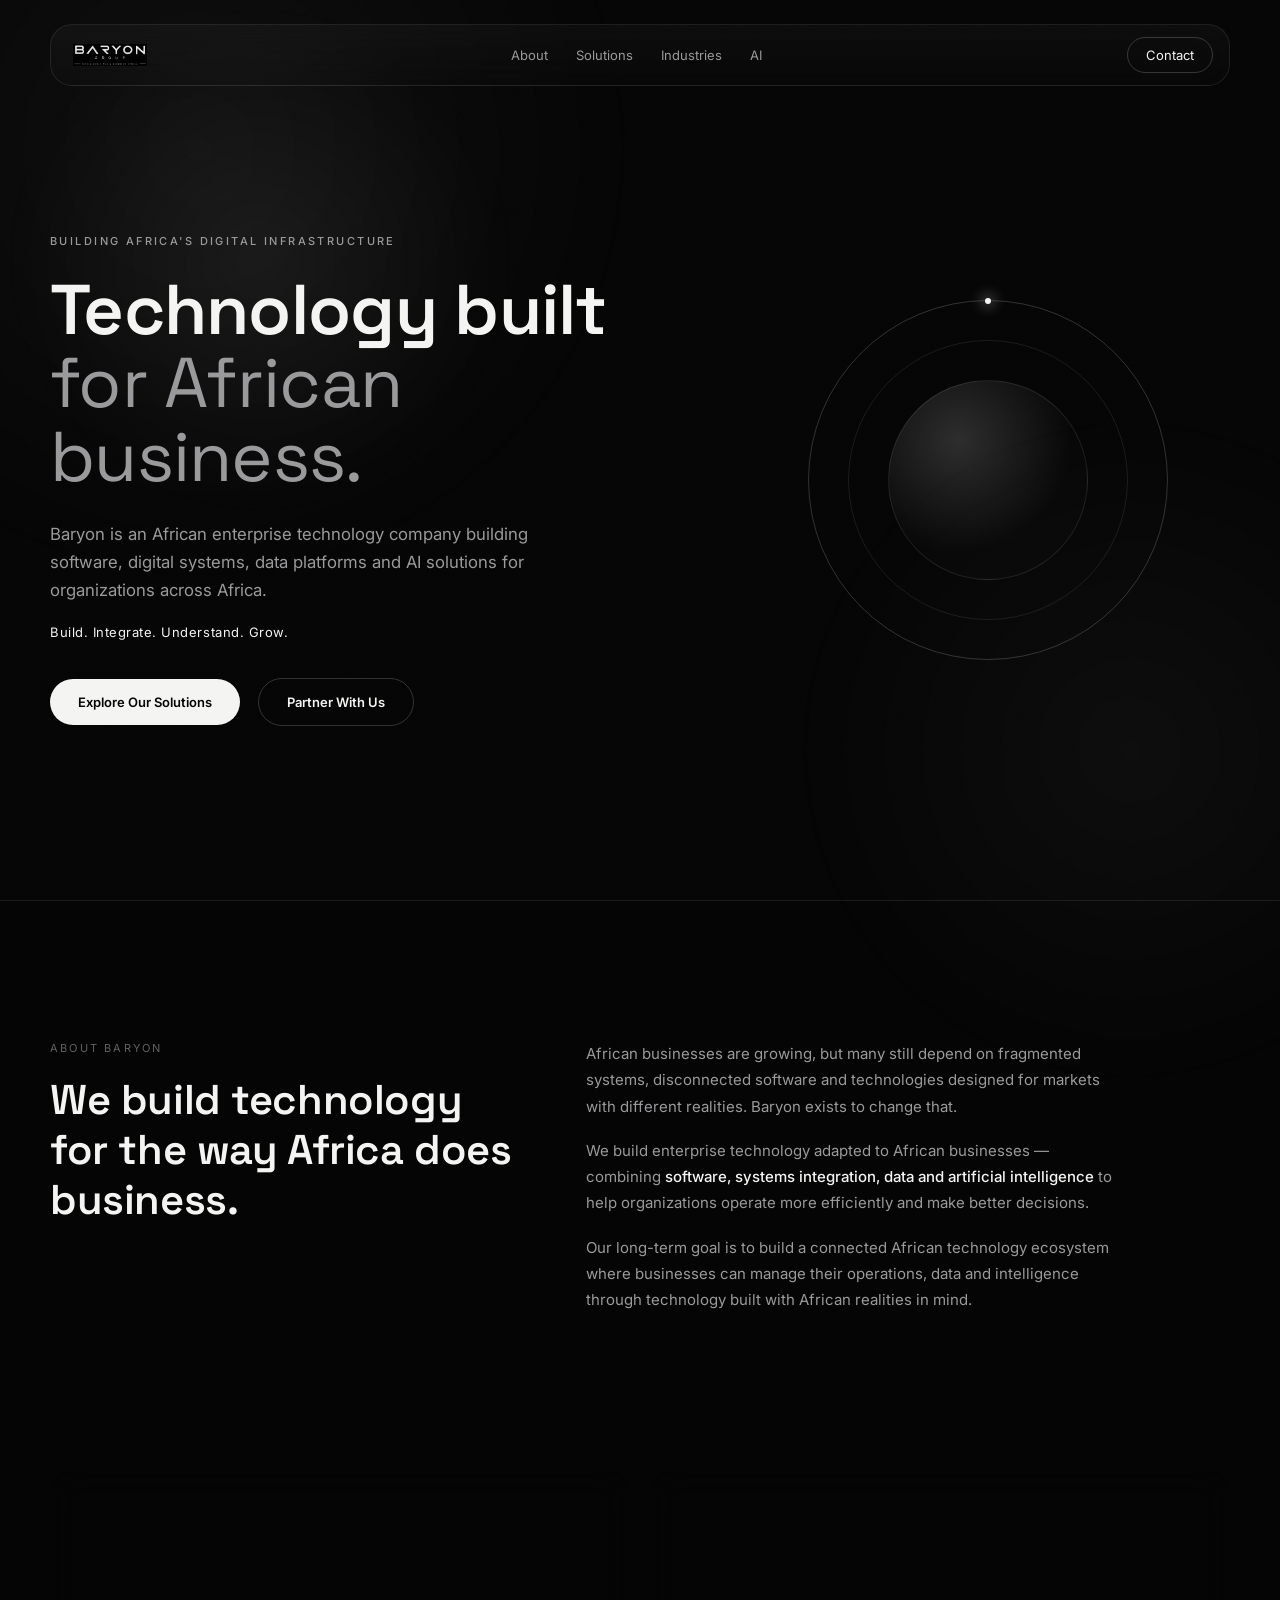
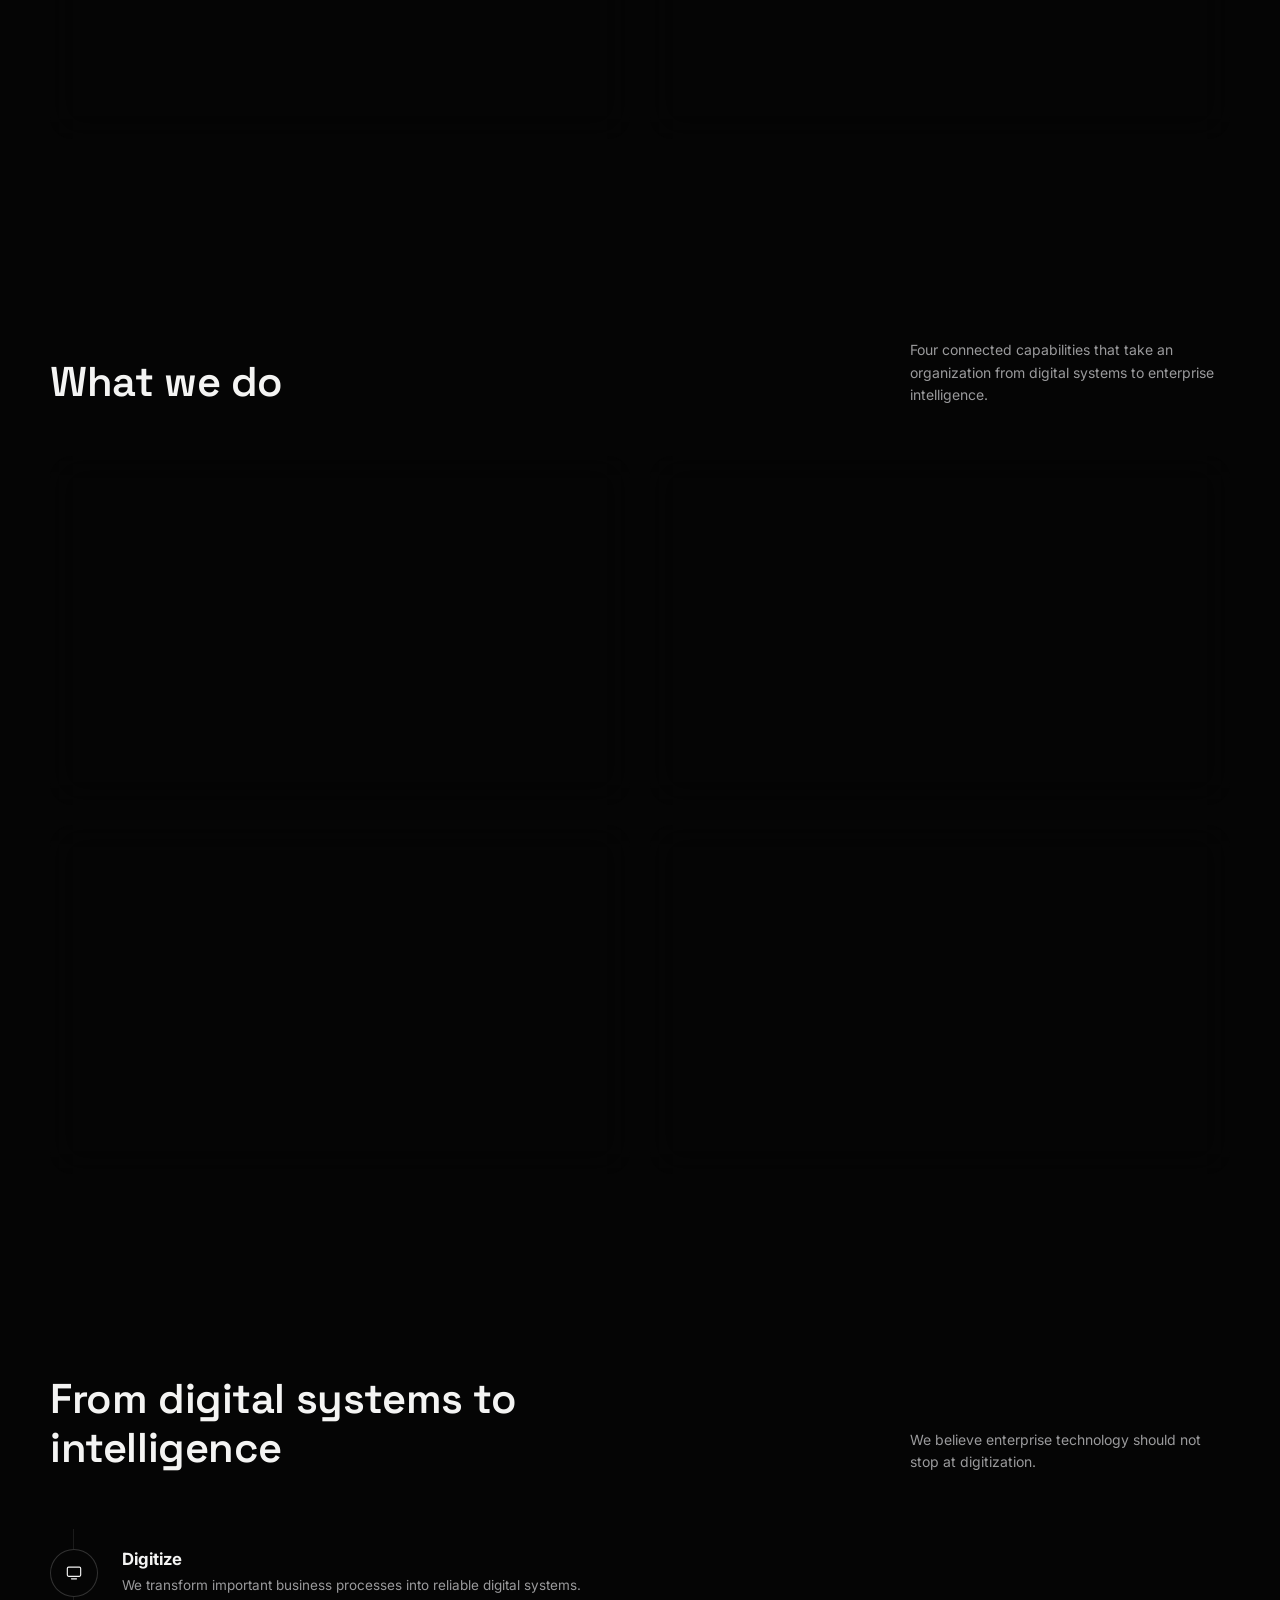
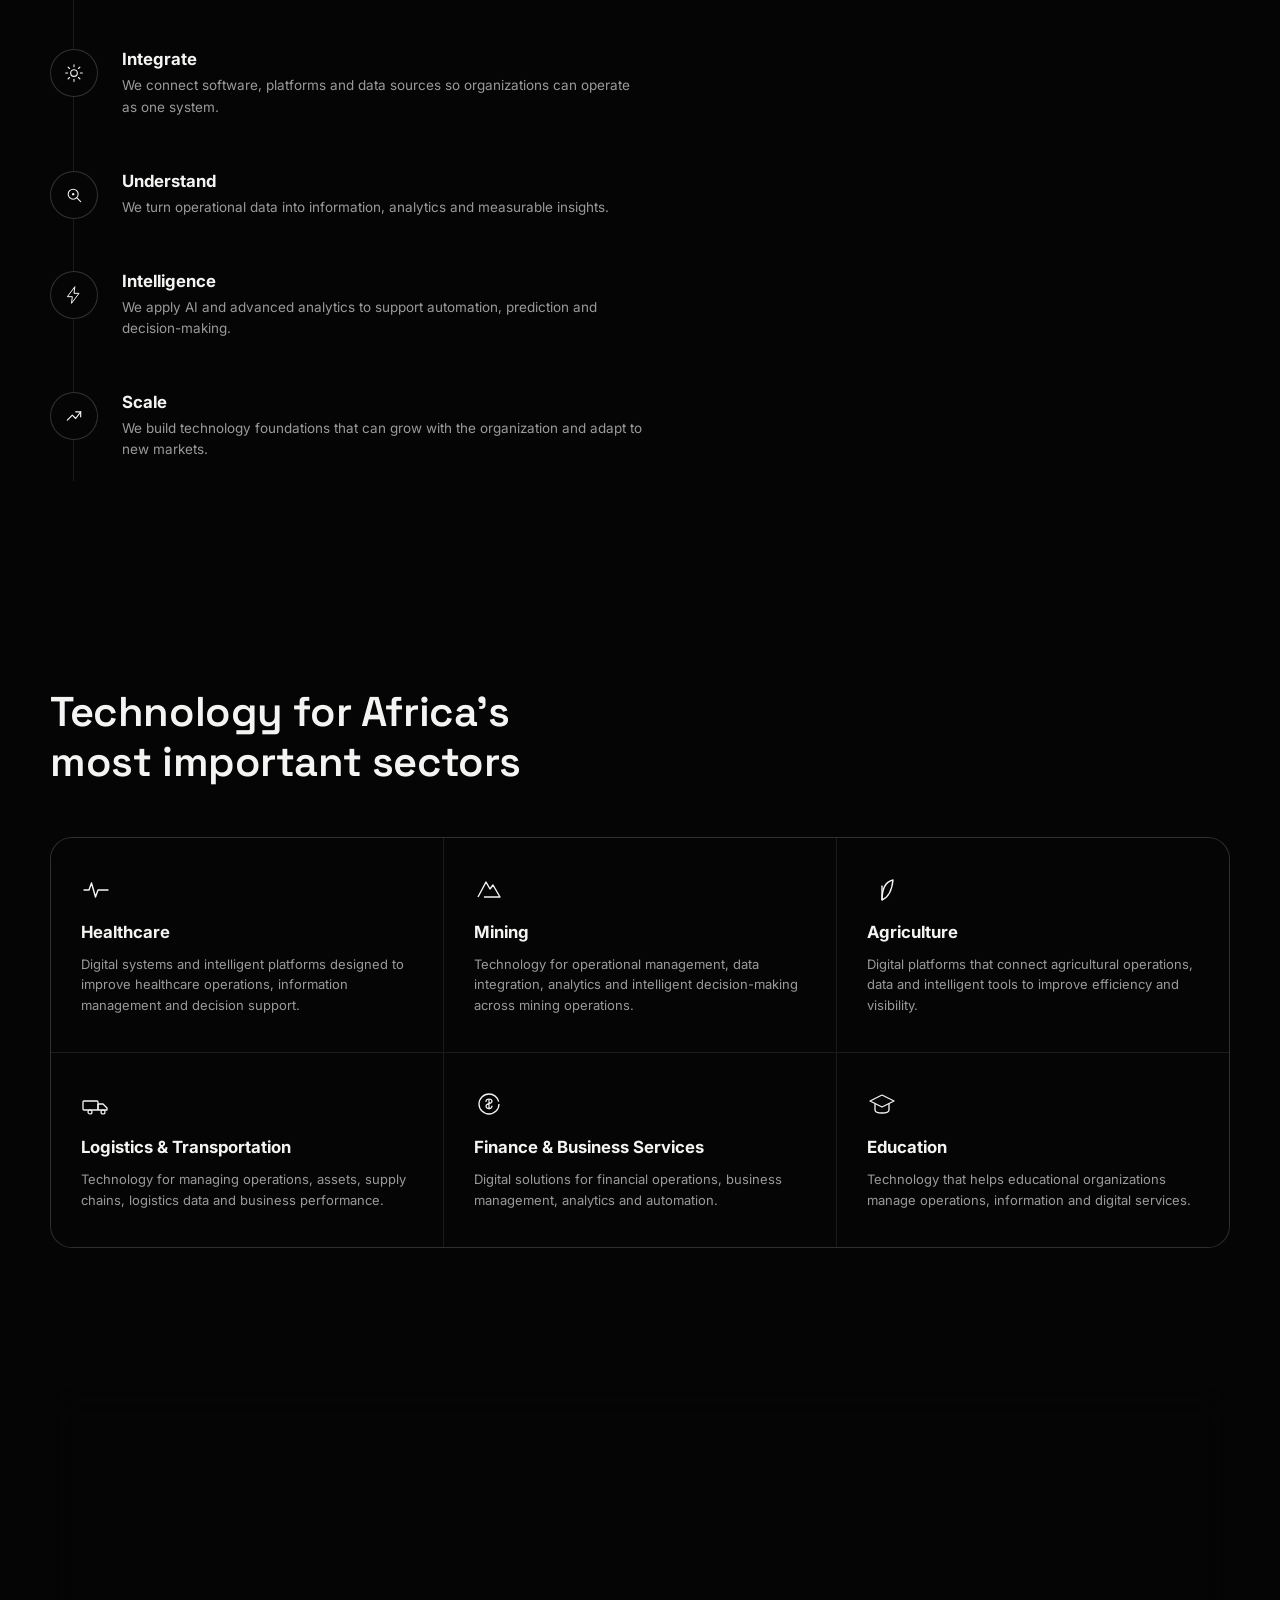
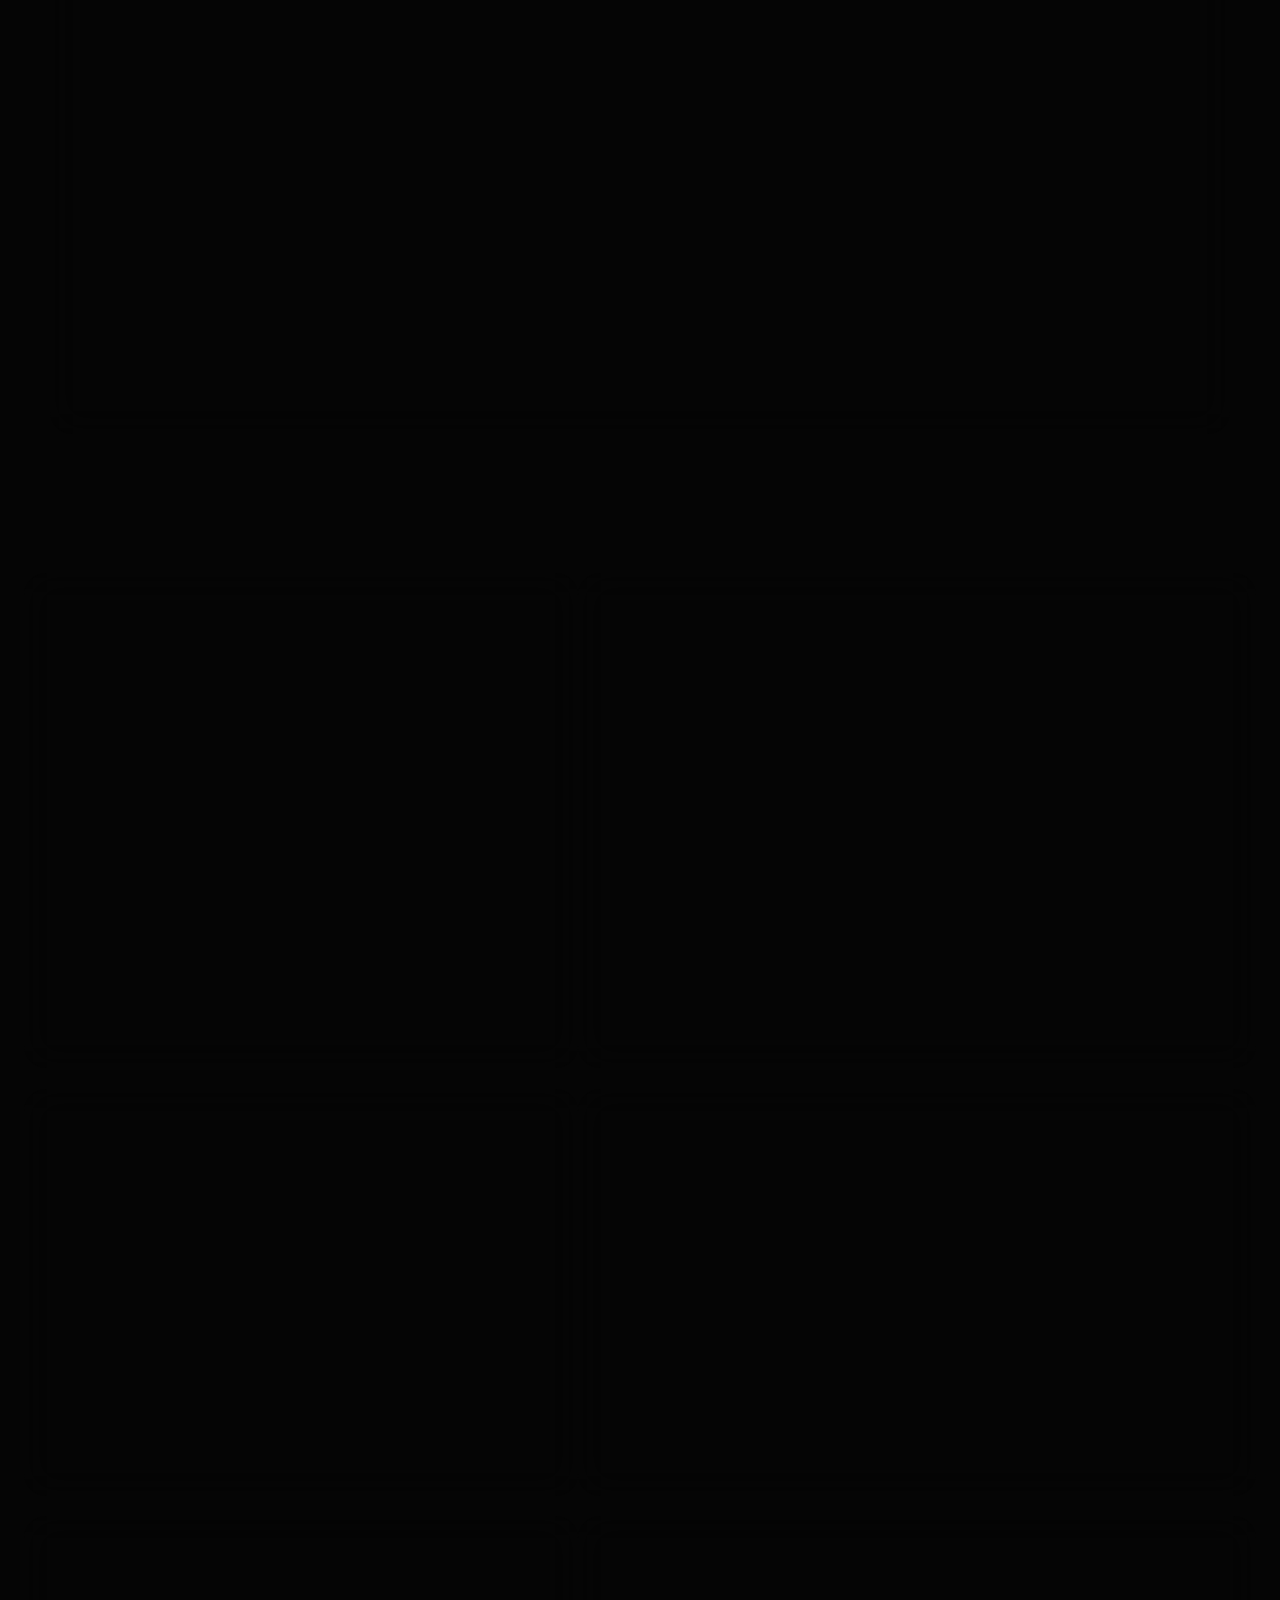
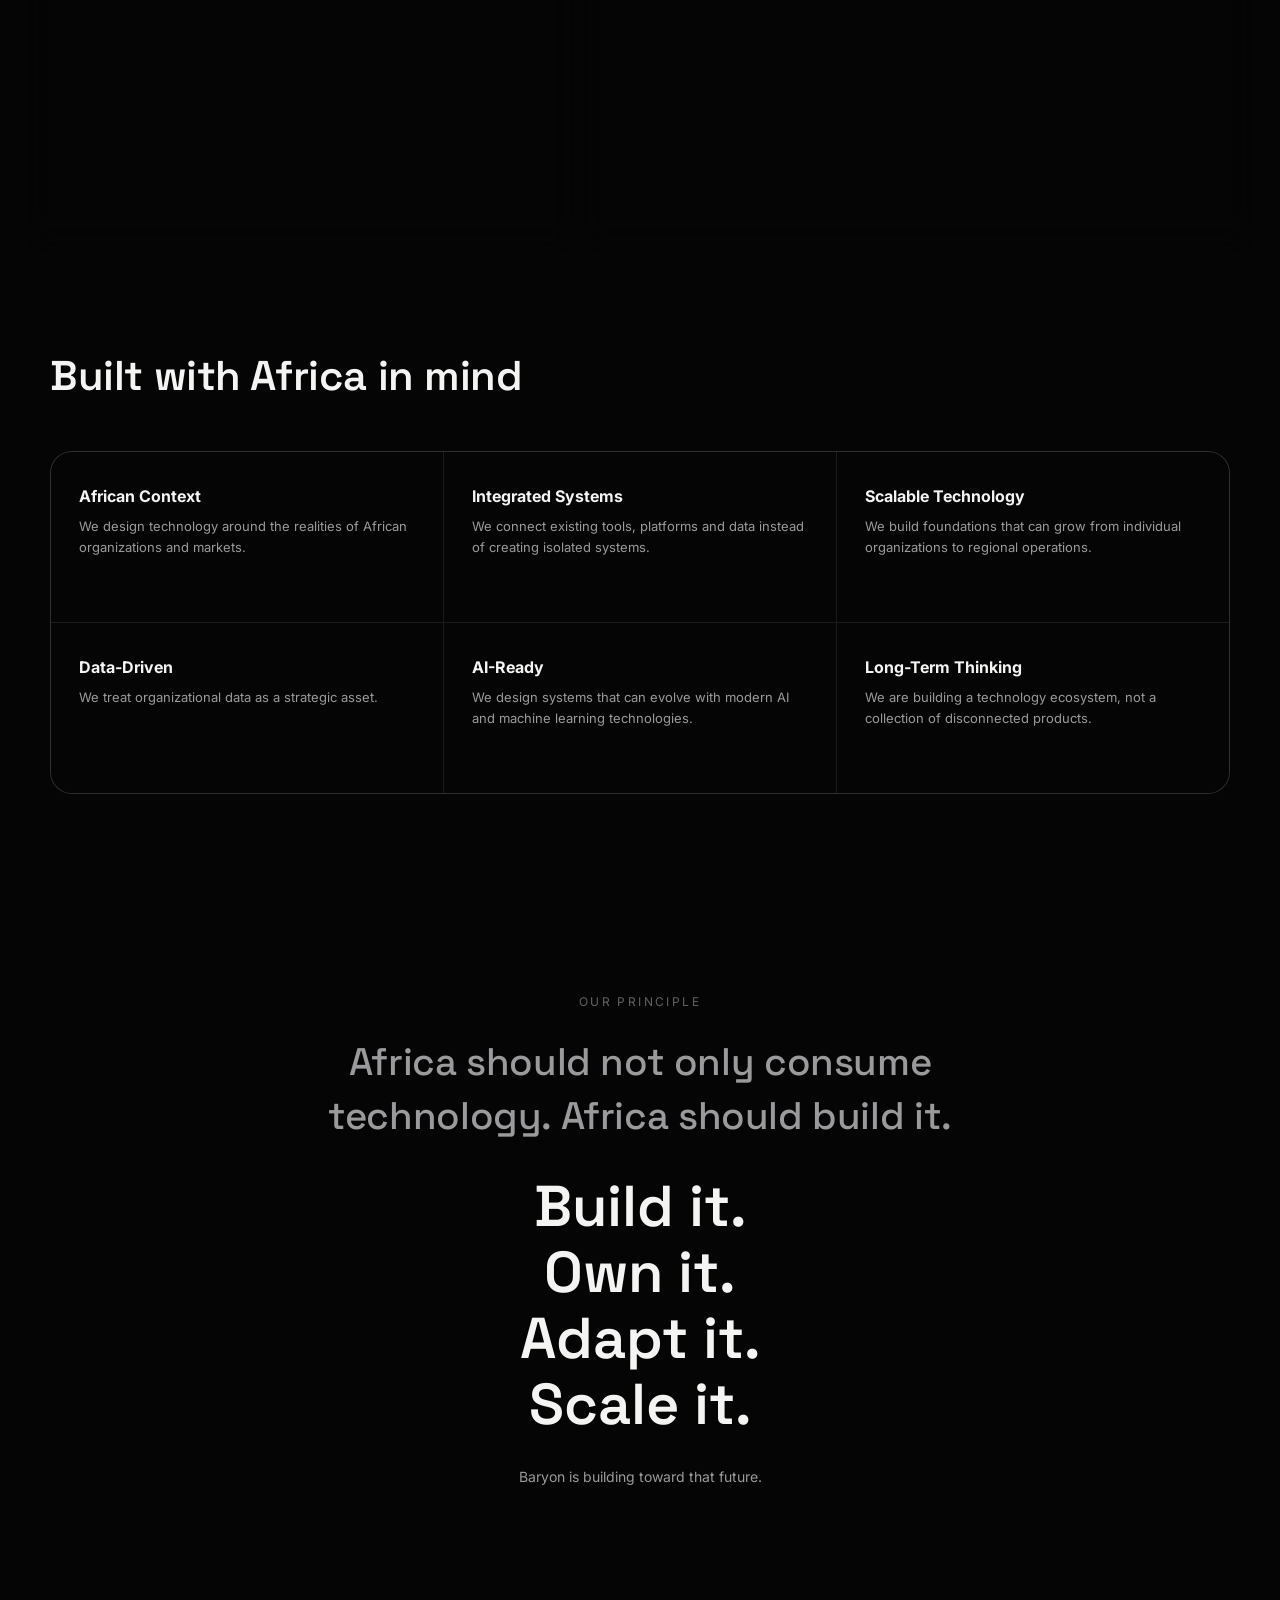
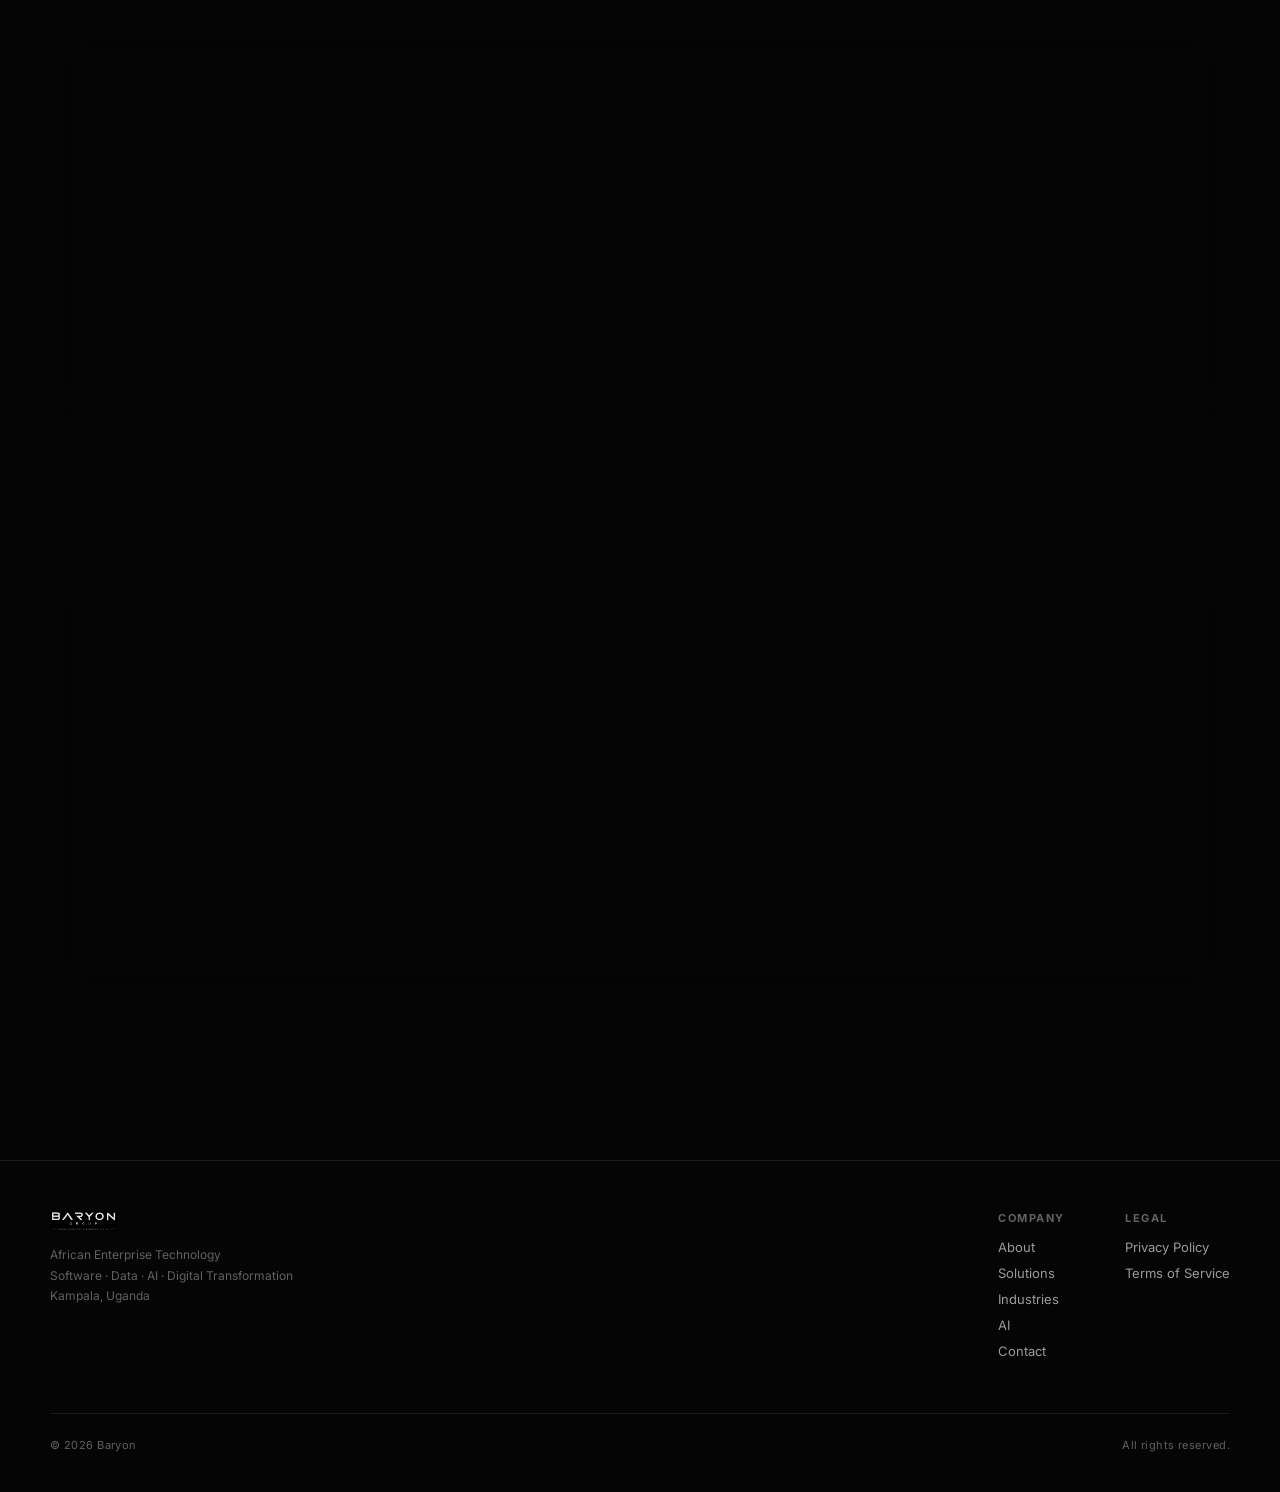
==== index.html @ ba120e05 "Add : Two section added : Privacy Policy, Termes of uses" ====
<!DOCTYPE html>
<html lang="en">
<head>
<meta charset="UTF-8" />
<meta name="viewport" content="width=device-width, initial-scale=1, viewport-fit=cover" />
<meta name="theme-color" content="#050505" />
<meta name="description" content="Baryon — Building Africa's Digital Infrastructure. Enterprise software, data platforms and AI for African organizations." />
<title>Baryon — Building Africa's Digital Infrastructure</title>
<link rel="preconnect" href="https://fonts.googleapis.com">
<link rel="preconnect" href="https://fonts.gstatic.com" crossorigin>
<link href="https://fonts.googleapis.com/css2?family=Space+Grotesk:wght@400;500;600;700&family=Inter:wght@400;500;600&display=swap" rel="stylesheet">
<link rel="stylesheet" href="styles.css">
</head>
<body>

<div id="splash"><img src="assets/baryon-logo.png" alt="Baryon Group"></div>

<div class="field">
  <div class="glow glow-a"></div>
  <div class="glow glow-b"></div>
  <div class="glow glow-cursor" id="cursorGlow"></div>
</div>
<div class="grain"></div>

<header class="nav glass">
  <a class="brand" href="#top"><img src="assets/baryon-logo.png" alt="Baryon Group"></a>
  <nav class="links">
    <a href="#about">About</a>
    <a href="#solutions">Solutions</a>
    <a href="#industries">Industries</a>
    <a href="#ai">AI</a>
  </nav>
  <div class="nav-right">
    <a class="nav-cta" href="#contact">Contact</a>
    <button class="menu-btn" id="menuBtn" aria-label="Open menu"><span class="bars"><span></span><span></span><span></span></span></button>
  </div>
</header>

<nav class="mobile-menu">
  <a href="#about">About</a>
  <a href="#solutions">Solutions</a>
  <a href="#industries">Industries</a>
  <a href="#ai">AI</a>
  <a href="#contact">Contact</a>
</nav>

<main id="top">

  <section class="hero">
    <div class="inner">
      <div>
        <p class="eyebrow hero-tag">BUILDING AFRICA'S DIGITAL INFRASTRUCTURE</p>
        <h1>Technology built<br><span class="thin">for African business.</span></h1>
        <p class="hero-copy">Baryon is an African enterprise technology company building software, digital systems, data platforms and AI solutions for organizations across Africa.</p>
        <p class="hero-flow"><span>Build.</span> <span>Integrate.</span> <span>Understand.</span> <span>Grow.</span></p>
        <div class="hero-actions">
          <a class="btn" href="#solutions">Explore Our Solutions</a>
          <a class="btn ghost" href="#partnerships">Partner With Us</a>
        </div>
      </div>
      <div class="orb-stage">
        <div class="ring ring-1"><div class="ring-dot"></div></div>
        <div class="ring ring-2"></div>
        <div class="ring ring-3"></div>
      </div>
    </div>
  </section>

  <section id="about" class="about">
    <div class="inner">
      <div class="reveal">
        <div class="label-row"><span class="t">ABOUT BARYON</span></div>
        <h2>We build technology for the way Africa does business.</h2>
      </div>
      <div class="reveal about-body">
        <p>African businesses are growing, but many still depend on fragmented systems, disconnected software and technologies designed for markets with different realities. Baryon exists to change that.</p>
        <p>We build enterprise technology adapted to African businesses — combining <strong>software, systems integration, data and artificial intelligence</strong> to help organizations operate more efficiently and make better decisions.</p>
        <p>Our long-term goal is to build a connected African technology ecosystem where businesses can manage their operations, data and intelligence through technology built with African realities in mind.</p>
      </div>
    </div>
  </section>

  <section class="mv">
    <div class="inner">
      <div class="mv-card glass reveal">
        <h3>Our Mission</h3>
        <p>To empower African organizations with technology that is built around their needs, environments and ambitions.</p>
      </div>
      <div class="mv-card glass reveal">
        <h3>Our Vision</h3>
        <p>To become a leading African technology group for enterprise software, data and artificial intelligence.</p>
        <p class="sub">We envision a future where African organizations are not simply consumers of global technology, but builders, owners and leaders of their own digital infrastructure.</p>
      </div>
    </div>
  </section>

  <section id="solutions" class="whatwedo">
    <div class="inner">
      <div class="section-head reveal">
        <h2>What we do</h2>
        <p>Four connected capabilities that take an organization from digital systems to enterprise intelligence.</p>
      </div>
      <div class="wwd-grid stagger">

        <div class="wwd-card glass reveal">
          <div class="icon-row">
            <span class="num">01 — Enterprise Software</span>
            <svg class="wwd-icon icon-stack" viewBox="0 0 46 46" fill="none">
              <rect x="10" y="8" width="26" height="8" rx="2" stroke="#f4f4f3" stroke-width="1.4"/>
              <rect x="10" y="19" width="26" height="8" rx="2" stroke="#f4f4f3" stroke-width="1.4"/>
              <rect x="10" y="30" width="26" height="8" rx="2" stroke="#f4f4f3" stroke-width="1.4"/>
            </svg>
          </div>
          <h3>Enterprise Software</h3>
          <p>We build digital systems that help organizations manage and scale their operations.</p>
          <div class="tags">
            <span>Business Management Systems</span><span>ERP Solutions</span><span>CRM Platforms</span>
            <span>HR Systems</span><span>Inventory &amp; Operations</span><span>Industry-Specific Software</span><span>Custom Applications</span>
          </div>
        </div>

        <div class="wwd-card glass reveal">
          <div class="icon-row">
            <span class="num">02 — Digital Transformation</span>
            <svg class="wwd-icon icon-sync" viewBox="0 0 46 46" fill="none">
              <path d="M32 15a11 11 0 1 0 3 7.6" stroke="#f4f4f3" stroke-width="1.4" stroke-linecap="round"/>
              <path d="M32 8v7h-7" stroke="#f4f4f3" stroke-width="1.4" stroke-linecap="round" stroke-linejoin="round"/>
            </svg>
          </div>
          <h3>Digital Transformation</h3>
          <p>We help organizations move from fragmented and manual processes to connected digital operations.</p>
          <div class="tags">
            <span>Transformation Consulting</span><span>Process Automation</span><span>Legacy Modernization</span>
            <span>Software Integration</span><span>API Development</span><span>Cloud Solutions</span><span>Digital Infrastructure</span>
          </div>
        </div>

        <div class="wwd-card glass reveal">
          <div class="icon-row">
            <span class="num">03 — Data &amp; Analytics</span>
            <svg class="wwd-icon icon-bars" viewBox="0 0 46 46" fill="none">
              <rect x="9"  y="18" width="6" height="20" rx="1.5" fill="#f4f4f3"/>
              <rect x="19" y="10" width="6" height="28" rx="1.5" fill="#f4f4f3"/>
              <rect x="29" y="22" width="6" height="16" rx="1.5" fill="#f4f4f3"/>
              <rect x="9"  y="18" width="6" height="20" rx="1.5" fill="#f4f4f3" opacity="0"/>
            </svg>
          </div>
          <h3>Data &amp; Analytics</h3>
          <p>We transform operational data into structured, accessible and actionable information.</p>
          <div class="tags">
            <span>Data Integration</span><span>Data Engineering</span><span>Business Intelligence</span>
            <span>Analytics Platforms</span><span>Executive Dashboards</span><span>Data Management</span><span>Decision Support</span>
          </div>
        </div>

        <div class="wwd-card glass reveal">
          <div class="icon-row">
            <span class="num">04 — Artificial Intelligence</span>
            <svg class="wwd-icon icon-ai" viewBox="0 0 46 46" fill="none">
              <line x1="23" y1="10" x2="12" y2="23" stroke="#f4f4f3" stroke-width="1"/>
              <line x1="23" y1="10" x2="34" y2="23" stroke="#f4f4f3" stroke-width="1"/>
              <line x1="12" y1="23" x2="23" y2="36" stroke="#f4f4f3" stroke-width="1"/>
              <line x1="34" y1="23" x2="23" y2="36" stroke="#f4f4f3" stroke-width="1"/>
              <line x1="12" y1="23" x2="34" y2="23" stroke="#f4f4f3" stroke-width="1"/>
              <circle cx="23" cy="10" r="3" fill="#f4f4f3"/>
              <circle cx="12" cy="23" r="3" fill="#f4f4f3"/>
              <circle cx="34" cy="23" r="3" fill="#f4f4f3"/>
              <circle cx="23" cy="36" r="3" fill="#f4f4f3"/>
            </svg>
          </div>
          <h3>Artificial Intelligence</h3>
          <p>We build AI-powered systems that help organizations understand their data, automate processes and improve decision-making.</p>
          <div class="tags">
            <span>Machine Learning</span><span>AI Automation</span><span>Predictive Analytics</span>
            <span>Intelligent Assistants</span><span>Enterprise AI</span><span>Decision Intelligence</span><span>AI Business Applications</span>
          </div>
        </div>

      </div>
    </div>
  </section>

  <section class="approach">
    <div class="inner">
      <div class="section-head reveal">
        <h2>From digital systems to intelligence</h2>
        <p>We believe enterprise technology should not stop at digitization.</p>
      </div>
      <div class="steps reveal">
        <div class="line-fill"></div>

        <div class="step">
          <div class="dot">
            <svg viewBox="0 0 24 24" fill="none"><rect x="4" y="5" width="16" height="11" rx="1.5" stroke="#f4f4f3" stroke-width="1.4"/><line x1="9" y1="19" x2="15" y2="19" stroke="#f4f4f3" stroke-width="1.4" stroke-linecap="round"/></svg>
          </div>
          <div><h4>Digitize</h4><p>We transform important business processes into reliable digital systems.</p></div>
        </div>

        <div class="step">
          <div class="dot">
            <svg viewBox="0 0 24 24" fill="none"><path d="M12 8a4 4 0 1 0 0 8 4 4 0 0 0 0-8Z" stroke="#f4f4f3" stroke-width="1.3"/><path d="M12 2v2.4M12 19.6V22M4.9 4.9l1.7 1.7M17.4 17.4l1.7 1.7M2 12h2.4M19.6 12H22M4.9 19.1l1.7-1.7M17.4 6.6l1.7-1.7" stroke="#f4f4f3" stroke-width="1.3" stroke-linecap="round"/></svg>
          </div>
          <div><h4>Integrate</h4><p>We connect software, platforms and data sources so organizations can operate as one system.</p></div>
        </div>

        <div class="step">
          <div class="dot">
            <svg viewBox="0 0 24 24" fill="none"><circle cx="11" cy="11" r="1.4" fill="#f4f4f3"/><circle cx="11" cy="11" r="6" stroke="#f4f4f3" stroke-width="1.3"/><line x1="15.5" y1="15.5" x2="20" y2="20" stroke="#f4f4f3" stroke-width="1.3" stroke-linecap="round"/></svg>
          </div>
          <div><h4>Understand</h4><p>We turn operational data into information, analytics and measurable insights.</p></div>
        </div>

        <div class="step">
          <div class="dot">
            <svg viewBox="0 0 24 24" fill="none"><path d="M13 2 4 14h6l-1 8 9-12h-6l1-8Z" stroke="#f4f4f3" stroke-width="1.2" stroke-linejoin="round"/></svg>
          </div>
          <div><h4>Intelligence</h4><p>We apply AI and advanced analytics to support automation, prediction and decision-making.</p></div>
        </div>

        <div class="step">
          <div class="dot">
            <svg viewBox="0 0 24 24" fill="none"><path d="M4 17 10 11 14 15 20 7" stroke="#f4f4f3" stroke-width="1.4" stroke-linecap="round" stroke-linejoin="round"/><path d="M14 7h6v6" stroke="#f4f4f3" stroke-width="1.4" stroke-linecap="round" stroke-linejoin="round"/></svg>
          </div>
          <div><h4>Scale</h4><p>We build technology foundations that can grow with the organization and adapt to new markets.</p></div>
        </div>

      </div>
    </div>
  </section>

  <section id="industries" class="industries">
    <div class="inner">
      <div class="section-head reveal">
        <h2>Technology for Africa's most important sectors</h2>
      </div>
      <div class="ind-grid">

        <div class="ind-cell">
          <svg class="ind-icon" viewBox="0 0 30 30" fill="none"><path d="M3 16h5l2.5-7 4 14 2.5-7H27" stroke="#f4f4f3" stroke-width="1.4" stroke-linecap="round" stroke-linejoin="round"/></svg>
          <h4>Healthcare</h4><p>Digital systems and intelligent platforms designed to improve healthcare operations, information management and decision support.</p>
        </div>

        <div class="ind-cell">
          <svg class="ind-icon" viewBox="0 0 30 30" fill="none"><path d="M4 23 12 8l4 7 3-4 7 12H4Z" stroke="#f4f4f3" stroke-width="1.4" stroke-linejoin="round"/></svg>
          <h4>Mining</h4><p>Technology for operational management, data integration, analytics and intelligent decision-making across mining operations.</p>
        </div>

        <div class="ind-cell">
          <svg class="ind-icon" viewBox="0 0 30 30" fill="none"><path d="M15 26c0-10 2-18 11-20-1 10-4 17-11 20Z" stroke="#f4f4f3" stroke-width="1.4" stroke-linejoin="round"/><path d="M15 26V12" stroke="#f4f4f3" stroke-width="1.4" stroke-linecap="round"/></svg>
          <h4>Agriculture</h4><p>Digital platforms that connect agricultural operations, data and intelligent tools to improve efficiency and visibility.</p>
        </div>

        <div class="ind-cell">
          <svg class="ind-icon" viewBox="0 0 30 30" fill="none"><rect x="2" y="12" width="15" height="9" rx="1" stroke="#f4f4f3" stroke-width="1.3"/><path d="M17 15h5l4 4v2h-9Z" stroke="#f4f4f3" stroke-width="1.3" stroke-linejoin="round"/><circle cx="9" cy="23" r="2" stroke="#f4f4f3" stroke-width="1.2"/><circle cx="22" cy="23" r="2" stroke="#f4f4f3" stroke-width="1.2"/></svg>
          <h4>Logistics &amp; Transportation</h4><p>Technology for managing operations, assets, supply chains, logistics data and business performance.</p>
        </div>

        <div class="ind-cell">
          <svg class="ind-icon" viewBox="0 0 30 30" fill="none"><circle cx="15" cy="15" r="10" stroke="#f4f4f3" stroke-width="1.3"/><path d="M15 10v10M12 12.5c0-1.4 1.3-2.5 3-2.5s3 1 3 2.3c0 3-6 1.7-6 4.7 0 1.3 1.3 2.5 3 2.5s3-1.1 3-2.5" stroke="#f4f4f3" stroke-width="1.2" stroke-linecap="round"/></svg>
          <h4>Finance &amp; Business Services</h4><p>Digital solutions for financial operations, business management, analytics and automation.</p>
        </div>

        <div class="ind-cell">
          <svg class="ind-icon" viewBox="0 0 30 30" fill="none"><path d="M15 6 27 12 15 18 3 12Z" stroke="#f4f4f3" stroke-width="1.3" stroke-linejoin="round"/><path d="M8 15v6c0 1.7 3.1 3 7 3s7-1.3 7-3v-6" stroke="#f4f4f3" stroke-width="1.3" stroke-linecap="round"/></svg>
          <h4>Education</h4><p>Technology that helps educational organizations manage operations, information and digital services.</p>
        </div>

      </div>
    </div>
  </section>

  <section class="platform">
    <div class="inner panel glass reveal">
      <div class="label-row"><span class="t">BARYON PLATFORM</span></div>
      <h2>One technology ecosystem. Multiple possibilities.</h2>
      <p style="color:var(--gray-1);font-size:14px;margin-top:14px;max-width:560px;">Baryon's long-term ecosystem brings together three core capabilities.</p>
      <div class="pillars">
        <div class="pillar"><h5>SOFTWARE</h5><p>Enterprise applications and digital business systems.</p></div>
        <div class="pillar"><h5>DATA</h5><p>Infrastructure for integrating, managing and understanding organizational data.</p></div>
        <div class="pillar"><h5>AI</h5><p>Intelligent systems for automation, prediction and decision support.</p></div>
      </div>
      <div class="converge">
        <svg viewBox="0 0 220 90" fill="none">
          <line x1="30" y1="20" x2="110" y2="45" stroke="#3a3a3c" stroke-width="1"/>
          <line x1="30" y1="70" x2="110" y2="45" stroke="#3a3a3c" stroke-width="1"/>
          <line x1="190" y1="45" x2="110" y2="45" stroke="#3a3a3c" stroke-width="1"/>
          <circle class="node c1" cx="30" cy="20" r="5" fill="#f4f4f3"/>
          <circle class="node c2" cx="30" cy="70" r="5" fill="#f4f4f3"/>
          <circle class="node c3" cx="190" cy="45" r="5" fill="#f4f4f3"/>
          <circle class="center" cx="110" cy="45" r="5" fill="#f4f4f3"/>
        </svg>
      </div>
      <div class="pillar-out">Together, these capabilities create a foundation for <span>Enterprise Intelligence.</span></div>
    </div>
  </section>

  <section class="products">
    <div class="product-row">
      <div class="panel glass reveal">
        <div class="tag">BARYON OPERATIONS</div>
        <h3>Turning business operations into intelligence</h3>
        <p>Baryon Operations is our vision for a connected business operations platform. It brings together operational systems, integrations, data and analytics into one environment.</p>
        <div class="row-list">
          <span>Sales</span><span>Inventory</span><span>Finance</span><span>Procurement</span><span>Customers</span><span>Compliance</span><span>Data</span><span>Intelligence</span>
        </div>
        <p class="quote">Give organizations a clearer view of how their business operates — and the intelligence to improve it.</p>
      </div>
      <div class="side glass reveal">
        <div class="flow-diagram">
          <svg viewBox="0 0 300 90">
            <path id="pathOps" class="fline" d="M35,45 L265,45"/>
            <rect class="fnode" x="5" y="30" width="60" height="30" rx="15"/>
            <text class="flabel" x="35" y="49" text-anchor="middle">Operations</text>
            <rect class="fnode" x="120" y="30" width="60" height="30" rx="15"/>
            <text class="flabel" x="150" y="49" text-anchor="middle">Data</text>
            <rect class="fnode" x="235" y="30" width="60" height="30" rx="15"/>
            <text class="flabel" x="265" y="49" text-anchor="middle">Intelligence</text>
            <circle class="packet" r="3" style="offset-path:path('M35,45 L265,45');"/>
          </svg>
        </div>
      </div>
    </div>

    <div id="ai" class="product-row">
      <div class="side glass reveal" style="order:2;">
        <div class="flow-diagram">
          <svg viewBox="0 0 300 90">
            <path class="fline" d="M35,45 L265,45"/>
            <rect class="fnode" x="5" y="30" width="60" height="30" rx="15"/>
            <text class="flabel" x="35" y="49" text-anchor="middle">Predict</text>
            <rect class="fnode" x="120" y="30" width="60" height="30" rx="15"/>
            <text class="flabel" x="150" y="49" text-anchor="middle">Automate</text>
            <rect class="fnode" x="235" y="30" width="60" height="30" rx="15"/>
            <text class="flabel" x="265" y="49" text-anchor="middle">Decide</text>
            <circle class="packet" r="3" style="offset-path:path('M35,45 L265,45');"/>
          </svg>
        </div>
      </div>
      <div class="panel glass reveal" style="order:1;">
        <div class="tag">BARYON AI</div>
        <h3>Intelligence for the enterprise</h3>
        <p>Baryon AI focuses on applying artificial intelligence to real organizational problems. From predictive analytics to intelligent automation and decision-support systems, we develop AI technologies designed for enterprise environments.</p>
        <p class="quote">AI should not simply generate answers. It should help organizations understand, act and improve.</p>
      </div>
    </div>

    <div class="product-row">
      <div class="panel glass reveal">
        <div class="tag">MIDE AI — A BARYON AI PRODUCT</div>
        <h3>Market intelligence. Better decisions.</h3>
        <p>MIDE AI is a Baryon AI product focused on marketing intelligence and data-driven decision-making. It is designed to help organizations transform their business and market data into actionable marketing insights.</p>
      </div>
      <div class="side glass reveal">
        <div class="flow-diagram">
          <svg viewBox="0 0 300 90">
            <path class="fline" d="M35,45 L265,45"/>
            <rect class="fnode" x="5" y="30" width="60" height="30" rx="15"/>
            <text class="flabel" x="35" y="49" text-anchor="middle">Data</text>
            <rect class="fnode" x="120" y="30" width="60" height="30" rx="15"/>
            <text class="flabel" x="150" y="49" text-anchor="middle">Intelligence</text>
            <rect class="fnode" x="235" y="30" width="60" height="30" rx="15"/>
            <text class="flabel" x="265" y="49" text-anchor="middle">Decisions</text>
            <circle class="packet" r="3" style="offset-path:path('M35,45 L265,45');"/>
          </svg>
        </div>
      </div>
    </div>
  </section>

  <section class="why">
    <div class="inner">
      <div class="section-head reveal">
        <h2>Built with Africa in mind</h2>
      </div>
      <div class="why-grid reveal">
        <div class="why-cell"><h4>African Context</h4><p>We design technology around the realities of African organizations and markets.</p></div>
        <div class="why-cell"><h4>Integrated Systems</h4><p>We connect existing tools, platforms and data instead of creating isolated systems.</p></div>
        <div class="why-cell"><h4>Scalable Technology</h4><p>We build foundations that can grow from individual organizations to regional operations.</p></div>
        <div class="why-cell"><h4>Data-Driven</h4><p>We treat organizational data as a strategic asset.</p></div>
        <div class="why-cell"><h4>AI-Ready</h4><p>We design systems that can evolve with modern AI and machine learning technologies.</p></div>
        <div class="why-cell"><h4>Long-Term Thinking</h4><p>We are building a technology ecosystem, not a collection of disconnected products.</p></div>
      </div>
    </div>
  </section>

  <section class="principle-block reveal">
    <div class="lede">OUR PRINCIPLE</div>
    <h2>Africa should not only consume technology. Africa should build it.</h2>
    <div class="principle-stack">
      <div>Build it.</div>
      <div>Own it.</div>
      <div>Adapt it.</div>
      <div>Scale it.</div>
    </div>
    <p class="principle-foot">Baryon is building toward that future.</p>
  </section>

  <section id="partnerships" class="partnerships">
    <div class="inner panel glass reveal">
      <div>
        <div class="label-row"><span class="t">PARTNERSHIPS</span></div>
        <h2>Let's build the future of African business.</h2>
        <p>We work with organizations that want to modernize their operations, improve their digital capabilities and build stronger technology foundations. Whether you need a digital system, software integration, data platform or intelligent solution, Baryon can help turn your technology ambitions into practical systems.</p>
      </div>
      <a class="btn" href="#contact">Talk to Baryon</a>
    </div>
  </section>

  <section id="contact" class="contact">
    <div class="inner">
      <div class="panel glass reveal">
        <div class="label-row"><span class="t">CONTACT</span></div>
        <h2>Build with Baryon.</h2>
        <p>Let's build technology that works for Africa.</p>
        <div class="meta">
          <div><span>EMAIL</span>hello@baryon.africa</div>
          <div><span>LOCATION</span>Kampala, Uganda</div>
          <div><span>WEBSITE</span>baryon.africa</div>
        </div>
        <a class="btn" href="mailto:hello@baryon.africa">Contact Us</a>
      </div>
    </div>
  </section>

</main>

<footer>
  <div class="inner">
    <div class="f-brand">
      <img src="assets/baryon-logo.png" alt="Baryon">
      <p>African Enterprise Technology<br>Software · Data · AI · Digital Transformation<br>Kampala, Uganda</p>
    </div>
    <div class="f-links">
      <div class="f-col">
        <h5>COMPANY</h5>
        <a href="#about">About</a>
        <a href="#solutions">Solutions</a>
        <a href="#industries">Industries</a>
        <a href="#ai">AI</a>
        <a href="#contact">Contact</a>
      </div>
      <div class="f-col">
        <h5>LEGAL</h5>
        <a href="privacy-policy.html">Privacy Policy</a>
        <a href="terms-of-service.html">Terms of Service</a>
      </div>
    </div>
  </div>
  <div class="inner bottom">
    <div id="year"></div>
    <div>All rights reserved.</div>
  </div>
</footer>

<script src="script.js"></script>
</body>
</html>
---- styles.css ----
:root{
  --black:#050505;
  --surface:#0d0d0e;
  --border:rgba(255,255,255,0.09);
  --border-strong:rgba(255,255,255,0.18);
  --white:#f4f4f3;
  --gray-1:#9a9a9c;
  --gray-2:#616163;
  --gray-3:#3a3a3c;
  box-sizing:border-box;
  padding-top:env(safe-area-inset-top,0px);
  padding-bottom:env(safe-area-inset-bottom,0px);
}
*,*::before,*::after{box-sizing:inherit;margin:0;padding:0;}
html{scroll-behavior:smooth;scroll-padding-top:calc(84px + env(safe-area-inset-top,0px));height:100%;}
body{
  background:var(--black);color:var(--white);
  font-family:'Inter',-apple-system,sans-serif;
  overflow-x:hidden;min-height:100%;-webkit-font-smoothing:antialiased;
  -webkit-tap-highlight-color:transparent;
}
::selection{background:var(--white);color:var(--black);}
h1,h2,h3,.font-display{font-family:'Space Grotesk','Inter',sans-serif;font-weight:600;letter-spacing:-0.01em;}
a{color:inherit;text-decoration:none;}
img,svg{max-width:100%;display:block;}
button{font:inherit;color:inherit;background:none;border:none;cursor:pointer;}
section{position:relative;z-index:2;padding:0 24px;}
.inner{max-width:1180px;margin:0 auto;}

/* ---------- intro splash ---------- */
#splash{
  position:fixed;inset:0;z-index:200;background:var(--black);
  display:flex;align-items:center;justify-content:center;
  transition:opacity 0.9s ease, visibility 0.9s ease;
}
#splash img{width:min(46vw,320px);opacity:0;transform:scale(0.92);animation:splashIn 1.3s cubic-bezier(.16,1,.3,1) 0.15s forwards;}
#splash.hide{opacity:0;visibility:hidden;pointer-events:none;}
@keyframes splashIn{
  0%{opacity:0;transform:scale(0.9);filter:blur(6px);}
  60%{opacity:1;filter:blur(0);}
  100%{opacity:1;transform:scale(1);}
}

/* ---------- ambient background ---------- */
.field{position:fixed;inset:0;z-index:0;pointer-events:none;}
.field .glow{position:absolute;border-radius:50%;filter:blur(10px);transition:transform 0.6s ease-out;}
.glow-cursor{width:520px;height:520px;top:0;left:0;background:radial-gradient(circle, rgba(255,255,255,0.06) 0%, rgba(255,255,255,0) 70%);}
.glow-a{width:900px;height:900px;top:-300px;left:-250px;background:radial-gradient(circle, rgba(255,255,255,0.045) 0%, rgba(255,255,255,0) 70%);}
.glow-b{width:700px;height:700px;bottom:-200px;right:-200px;background:radial-gradient(circle, rgba(255,255,255,0.035) 0%, rgba(255,255,255,0) 70%);}
.grain{
  position:fixed;inset:0;z-index:1;opacity:0.035;pointer-events:none;mix-blend-mode:overlay;
  background-image:url("data:image/svg+xml,%3Csvg xmlns='http://www.w3.org/2000/svg' width='120' height='120'%3E%3Cfilter id='n'%3E%3CfeTurbulence type='fractalNoise' baseFrequency='0.9' numOctaves='2' stitchTiles='stitch'/%3E%3C/filter%3E%3Crect width='100%25' height='100%25' filter='url(%23n)'/%3E%3C/svg%3E");
}

.glass{
  background:linear-gradient(180deg, rgba(255,255,255,0.035), rgba(255,255,255,0.01));
  border:1px solid var(--border);backdrop-filter:blur(18px);-webkit-backdrop-filter:blur(18px);
  border-radius:22px;
}

/* ---------- nav ---------- */
header.nav{
  position:fixed;top:24px;left:24px;right:24px;z-index:50;margin:0 auto;max-width:1180px;
  display:flex;align-items:center;justify-content:space-between;padding:12px 16px 12px 22px;
  top:calc(24px + env(safe-area-inset-top,0px));
  opacity:0;transform:translateY(-14px);
  animation:dropIn 0.9s cubic-bezier(.16,1,.3,1) 1.1s forwards;
}
@keyframes dropIn{to{opacity:1;transform:translateY(0);}}
.brand{display:flex;align-items:center;gap:10px;}
.brand img{height:22px;width:auto;}
nav.links{display:flex;gap:28px;font-size:13px;color:var(--gray-1);}
nav.links a{transition:color 0.25s ease;}
nav.links a:hover{color:var(--white);}
.nav-right{display:flex;align-items:center;gap:10px;}
.nav-cta{font-size:13px;padding:9px 18px;border:1px solid var(--border-strong);border-radius:100px;transition:background 0.25s ease,color 0.25s ease;white-space:nowrap;}
.nav-cta:hover{background:var(--white);color:var(--black);}

.menu-btn{
  display:none;width:40px;height:40px;border-radius:50%;border:1px solid var(--border-strong);
  align-items:center;justify-content:center;flex-shrink:0;
}
.menu-btn .bars{position:relative;width:16px;height:11px;}
.menu-btn .bars span{position:absolute;left:0;right:0;height:1px;background:var(--white);transition:transform 0.35s cubic-bezier(.16,1,.3,1),opacity 0.3s ease,top 0.35s ease;}
.menu-btn .bars span:nth-child(1){top:0;}
.menu-btn .bars span:nth-child(2){top:5px;}
.menu-btn .bars span:nth-child(3){top:10px;}
body.menu-open .menu-btn .bars span:nth-child(1){top:5px;transform:rotate(45deg);}
body.menu-open .menu-btn .bars span:nth-child(2){opacity:0;}
body.menu-open .menu-btn .bars span:nth-child(3){top:5px;transform:rotate(-45deg);}

.mobile-menu{
  position:fixed;inset:0;z-index:45;background:rgba(5,5,5,0.88);backdrop-filter:blur(22px);-webkit-backdrop-filter:blur(22px);
  display:flex;flex-direction:column;align-items:center;justify-content:center;gap:30px;
  opacity:0;visibility:hidden;transition:opacity 0.4s ease,visibility 0.4s ease;
  padding:env(safe-area-inset-top,0px) 24px env(safe-area-inset-bottom,0px);
}
body.menu-open .mobile-menu{opacity:1;visibility:visible;}
.mobile-menu a{font-family:'Space Grotesk',sans-serif;font-size:1.6rem;color:var(--white);opacity:0;transform:translateY(14px);transition:opacity 0.5s ease,transform 0.5s ease;}
body.menu-open .mobile-menu a{opacity:1;transform:translateY(0);}
body.menu-open .mobile-menu a:nth-child(1){transition-delay:0.08s}
body.menu-open .mobile-menu a:nth-child(2){transition-delay:0.14s}
body.menu-open .mobile-menu a:nth-child(3){transition-delay:0.2s}
body.menu-open .mobile-menu a:nth-child(4){transition-delay:0.26s}
body.menu-open .mobile-menu a:nth-child(5){transition-delay:0.32s}
body.menu-open{overflow:hidden;}

@media(max-width:780px){
  nav.links{display:none;}
  .menu-btn{display:flex;}
}
@media(min-width:781px){
  .mobile-menu{display:none;}
}

.reveal{opacity:0;transform:translateY(26px);transition:opacity 0.9s cubic-bezier(.16,1,.3,1), transform 0.9s cubic-bezier(.16,1,.3,1);}
.reveal.in{opacity:1;transform:translateY(0);}
.stagger > *:nth-child(1){transition-delay:0s}
.stagger > *:nth-child(2){transition-delay:0.08s}
.stagger > *:nth-child(3){transition-delay:0.16s}
.stagger > *:nth-child(4){transition-delay:0.24s}
.stagger > *:nth-child(5){transition-delay:0.32s}
.stagger > *:nth-child(6){transition-delay:0.4s}

.eyebrow{font-size:11px;letter-spacing:0.22em;color:var(--gray-1);font-weight:500;margin-bottom:26px;}
.label-row{display:flex;align-items:baseline;gap:14px;margin-bottom:20px;color:var(--gray-2);}
.label-row .t{font-size:11px;letter-spacing:0.2em;}
.btn{
  font-size:13px;font-weight:600;padding:15px 28px;border-radius:100px;background:var(--white);color:var(--black);
  transition:transform 0.35s cubic-bezier(.16,1,.3,1), box-shadow 0.35s ease;display:inline-block;
}
.btn:hover{transform:translateY(-2px);box-shadow:0 14px 30px rgba(255,255,255,0.08);}
.btn.ghost{background:transparent;color:var(--white);border:1px solid var(--border-strong);}
.btn.ghost:hover{background:rgba(255,255,255,0.06);box-shadow:none;}
.textlink{font-size:13px;color:var(--gray-1);border-bottom:1px solid var(--gray-3);padding-bottom:3px;transition:color 0.25s ease,border-color 0.25s ease;}
.textlink:hover{color:var(--white);border-color:var(--white);}

/* ---------- hero ---------- */
.hero{min-height:100svh;min-height:100vh;display:flex;align-items:center;padding-top:140px;padding-bottom:80px;}
.hero .inner{display:grid;grid-template-columns:1.15fr 0.85fr;gap:40px;align-items:center;}
.hero-tag{opacity:0;transform:translateY(16px);animation:fadeUp 0.9s cubic-bezier(.16,1,.3,1) 1.3s forwards;}
.hero h1{font-size:clamp(2.4rem,6vw,4.4rem);line-height:1.05;
  opacity:0;transform:translateY(20px);animation:fadeUp 0.9s cubic-bezier(.16,1,.3,1) 1.45s forwards;}
.hero h1 .thin{font-weight:400;color:var(--gray-1);}
.hero-copy{margin-top:26px;font-size:1.05rem;line-height:1.65;color:var(--gray-1);max-width:500px;
  opacity:0;transform:translateY(20px);animation:fadeUp 0.9s cubic-bezier(.16,1,.3,1) 1.6s forwards;}
.hero-flow{margin-top:20px;font-size:13px;letter-spacing:0.04em;color:var(--gray-2);
  opacity:0;transform:translateY(20px);animation:fadeUp 0.9s cubic-bezier(.16,1,.3,1) 1.7s forwards;}
.hero-flow span{color:var(--white);}
.hero-actions{display:flex;align-items:center;gap:18px;margin-top:38px;flex-wrap:wrap;
  opacity:0;transform:translateY(20px);animation:fadeUp 0.9s cubic-bezier(.16,1,.3,1) 1.8s forwards;}
@keyframes fadeUp{to{opacity:1;transform:translateY(0);}}

.orb-stage{position:relative;height:420px;display:flex;align-items:center;justify-content:center;
  opacity:0;animation:fadeIn 1.2s ease 1.5s forwards;}
@keyframes fadeIn{to{opacity:1;}}
.ring{position:absolute;border-radius:50%;border:1px solid var(--border-strong);}
.ring-1{width:360px;height:360px;animation:spin 46s linear infinite;}
.ring-2{width:280px;height:280px;border-color:var(--border);animation:spin 30s linear infinite reverse;}
.ring-3{width:200px;height:200px;background:radial-gradient(circle at 35% 30%, rgba(255,255,255,0.16), rgba(255,255,255,0.01) 60%);border-color:var(--border);}
.ring-dot{position:absolute;width:6px;height:6px;background:var(--white);border-radius:50%;top:-3px;left:calc(50% - 3px);box-shadow:0 0 14px 2px rgba(255,255,255,0.5);}
@keyframes spin{to{transform:rotate(360deg);}}
@media(max-width:900px){
  .hero .inner{grid-template-columns:1fr;}
  .orb-stage{height:240px;order:-1;}
  .ring-1{width:200px;height:200px;} .ring-2{width:154px;height:154px;} .ring-3{width:110px;height:110px;}
}
@media(max-width:480px){
  .hero{padding-top:120px;padding-bottom:60px;}
  .hero-actions{gap:14px;}
  .hero-actions .btn,.hero-actions .btn.ghost{width:100%;text-align:center;}
}

/* ---------- about ---------- */
.about{padding:140px 24px;border-top:1px solid var(--border);}
.about .inner{display:grid;grid-template-columns:0.85fr 1.15fr;gap:60px;}
.about h2{font-size:clamp(1.9rem,3.6vw,2.6rem);line-height:1.2;}
.about-body p{font-size:15px;color:var(--gray-1);line-height:1.75;margin-bottom:18px;max-width:540px;}
.about-body strong{color:var(--white);font-weight:500;}
@media(max-width:900px){ .about{padding:90px 20px;} .about .inner{grid-template-columns:1fr;gap:30px;} }

/* ---------- mission/vision ---------- */
.mv{padding:0 24px 140px;}
.mv .inner{display:grid;grid-template-columns:1fr 1fr;gap:20px;}
.mv-card{padding:44px 38px;}
.mv-card h3{font-size:1.05rem;color:var(--gray-1);font-weight:500;margin-bottom:18px;letter-spacing:0.02em;}
.mv-card p{font-size:1.15rem;line-height:1.5;font-family:'Space Grotesk',sans-serif;font-weight:500;}
.mv-card .sub{margin-top:16px;font-size:13.5px;color:var(--gray-1);font-family:'Inter',sans-serif;font-weight:400;line-height:1.65;}
@media(max-width:900px){ .mv{padding:0 20px 90px;} .mv .inner{grid-template-columns:1fr;} .mv-card{padding:34px 26px;} }

/* ---------- what we do ---------- */
.whatwedo{padding:60px 24px 140px;}
.section-head{display:flex;justify-content:space-between;align-items:flex-end;gap:20px;margin-bottom:50px;flex-wrap:wrap;}
.section-head h2{font-size:clamp(1.9rem,3.6vw,2.6rem);max-width:560px;line-height:1.2;}
.section-head p{color:var(--gray-1);font-size:14px;max-width:320px;line-height:1.6;}
.wwd-grid{display:grid;grid-template-columns:repeat(2,1fr);gap:20px;}
.wwd-card{padding:34px 32px;}
.wwd-card .icon-row{display:flex;justify-content:space-between;align-items:flex-start;margin-bottom:22px;}
.wwd-card .num{font-family:'Space Grotesk',sans-serif;font-size:12px;color:var(--gray-2);}
.wwd-icon{width:46px;height:46px;flex-shrink:0;}
.wwd-card h3{font-size:1.3rem;margin-bottom:12px;}
.wwd-card p{font-size:13.5px;color:var(--gray-1);line-height:1.65;margin-bottom:22px;}
.tags{display:flex;flex-wrap:wrap;gap:8px;}
.tags span{font-size:11.5px;color:var(--gray-1);border:1px solid var(--border);padding:7px 13px;border-radius:100px;transition:border-color 0.3s ease,color 0.3s ease;}
.wwd-card:hover .tags span{border-color:var(--border-strong);}
@media(max-width:900px){ .whatwedo{padding:30px 20px 90px;} .wwd-grid{grid-template-columns:1fr;} .wwd-card{padding:28px 22px;} }

/* icon animations: object 1 — stacking window (Enterprise Software) */
.icon-stack rect{transform-origin:center;animation:iconFloat 4.2s ease-in-out infinite;}
.icon-stack rect:nth-child(2){animation-delay:0.3s;}
.icon-stack rect:nth-child(3){animation-delay:0.6s;}
@keyframes iconFloat{0%,100%{transform:translateY(0);}50%{transform:translateY(-2px);}}

/* icon animations: object 2 — sync arrows (Digital Transformation) */
.icon-sync{animation:iconSpin 8s linear infinite;transform-origin:23px 23px;}
@keyframes iconSpin{to{transform:rotate(360deg);}}

/* icon animations: object 3 — bar chart (Data & Analytics) */
.icon-bars rect{transform-box:fill-box;transform-origin:bottom;animation:barGrow 2.4s cubic-bezier(.65,0,.35,1) infinite alternate;}
.icon-bars rect:nth-child(1){animation-delay:0s;}
.icon-bars rect:nth-child(2){animation-delay:0.25s;}
.icon-bars rect:nth-child(3){animation-delay:0.5s;}
.icon-bars rect:nth-child(4){animation-delay:0.75s;}
@keyframes barGrow{0%{transform:scaleY(0.45);}100%{transform:scaleY(1);}}

/* icon animations: object 4 — neural nodes (AI) */
.icon-ai circle{animation:nodePulse 2.6s ease-in-out infinite;}
.icon-ai circle:nth-child(2){animation-delay:0.4s;}
.icon-ai circle:nth-child(3){animation-delay:0.8s;}
.icon-ai circle:nth-child(4){animation-delay:1.2s;}
.icon-ai line{stroke-dasharray:40;stroke-dashoffset:40;animation:lineDraw 2.6s ease-in-out infinite;}
@keyframes nodePulse{0%,100%{opacity:0.5;r:2.6;}50%{opacity:1;r:4;}}
@keyframes lineDraw{0%{stroke-dashoffset:40;}50%{stroke-dashoffset:0;}100%{stroke-dashoffset:-40;}}

/* ---------- approach ---------- */
.approach{padding:60px 24px 140px;}
.steps{position:relative;margin-top:20px;}
.steps::before{content:"";position:absolute;left:23px;top:6px;bottom:6px;width:1px;background:var(--border);}
.steps .line-fill{position:absolute;left:23px;top:6px;width:1px;background:var(--white);height:0%;transition:height 1.6s cubic-bezier(.16,1,.3,1);}
.approach.in .line-fill{height:calc(100% - 12px);}
.step{display:grid;grid-template-columns:48px 1fr;gap:24px;padding:26px 0;}
.step .dot{
  width:48px;height:48px;border-radius:50%;border:1px solid var(--border-strong);
  display:flex;align-items:center;justify-content:center;position:relative;z-index:1;background:var(--black);
}
.step .dot svg{width:20px;height:20px;}
.step h4{font-size:1.05rem;margin-bottom:6px;}
.step p{font-size:13.5px;color:var(--gray-1);line-height:1.6;max-width:520px;}
/* step object animations */
.step:nth-child(2) .dot svg{animation:gearTurn 6s linear infinite;transform-origin:center;}
@keyframes gearTurn{to{transform:rotate(360deg);}}
.step:nth-child(3) .dot svg circle{animation:scanPulse 2.4s ease-in-out infinite;}
@keyframes scanPulse{0%,100%{r:1.4;opacity:0.6;}50%{r:6;opacity:0;}}
.step:nth-child(4) .dot svg path{animation:sparkFlicker 1.8s ease-in-out infinite;}
@keyframes sparkFlicker{0%,100%{opacity:0.55;}50%{opacity:1;}}
.step:nth-child(5) .dot svg{animation:arrowRise 1.8s ease-in-out infinite;}
@keyframes arrowRise{0%,100%{transform:translateY(0);}50%{transform:translateY(-3px);}}
@media(max-width:600px){ .steps::before,.steps .line-fill{left:19px;} .step{grid-template-columns:40px 1fr;gap:18px;} .step .dot{width:40px;height:40px;} .step .dot svg{width:16px;height:16px;} }

/* ---------- industries ---------- */
.industries{padding:60px 24px 140px;}
.ind-grid{display:grid;grid-template-columns:repeat(3,1fr);gap:1px;background:var(--border);border:1px solid var(--border);border-radius:22px;overflow:hidden;}
.ind-cell{background:var(--black);padding:36px 30px;min-height:190px;display:flex;flex-direction:column;justify-content:space-between;transition:background 0.4s ease;}
.ind-cell:hover{background:var(--surface);}
.ind-cell .ind-icon{width:30px;height:30px;margin-bottom:18px;}
.ind-cell h4{font-size:1.05rem;}
.ind-cell p{font-size:13px;color:var(--gray-1);line-height:1.6;margin-top:12px;}
.ind-icon path,.ind-icon circle,.ind-icon line,.ind-icon rect{stroke-dasharray:60;stroke-dashoffset:60;transition:stroke-dashoffset 1.1s cubic-bezier(.16,1,.3,1);}
.ind-cell.in .ind-icon path,.ind-cell.in .ind-icon circle,.ind-cell.in .ind-icon line,.ind-cell.in .ind-icon rect{stroke-dashoffset:0;}
.ind-cell:hover .ind-icon{animation:iconFloat 1.6s ease-in-out infinite;}
@media(max-width:900px){ .industries{padding:30px 20px 90px;} .ind-grid{grid-template-columns:1fr;} }

/* ---------- platform ---------- */
.platform{padding:0 24px 140px;}
.platform .panel{padding:70px 60px;}
.platform h2{font-size:clamp(1.9rem,3.8vw,2.8rem);max-width:640px;line-height:1.2;}
.pillars{display:grid;grid-template-columns:repeat(3,1fr);gap:24px;margin-top:50px;}
.pillar{border-top:1px solid var(--border-strong);padding-top:20px;}
.pillar h5{font-size:12px;letter-spacing:0.16em;color:var(--gray-1);margin-bottom:10px;}
.pillar p{font-size:13.5px;color:var(--gray-1);line-height:1.6;}
.pillar-out{margin-top:40px;font-size:13px;color:var(--gray-2);}
.pillar-out span{color:var(--white);}
.converge{margin-top:46px;display:flex;justify-content:center;}
.converge svg{width:220px;height:90px;}
.converge circle.node{animation:convergeMove 4.5s ease-in-out infinite;}
.converge circle.c1{animation-delay:0s;}
.converge circle.c2{animation-delay:0.15s;}
.converge circle.c3{animation-delay:0.3s;}
@keyframes convergeMove{
  0%,100%{transform:translateY(0);opacity:0.9;}
  50%{transform:translateY(-6px);opacity:1;}
}
.converge circle.center{animation:centerPulse 4.5s ease-in-out infinite;}
@keyframes centerPulse{0%,100%{r:5;}50%{r:7;}}
@media(max-width:900px){ .platform{padding:0 20px 90px;} .platform .panel{padding:46px 24px;} .pillars{grid-template-columns:1fr;gap:30px;} }

/* ---------- products (operations / ai / mide) ---------- */
.products{padding:0 24px 20px;display:flex;flex-direction:column;gap:20px;}
.product-row{display:grid;grid-template-columns:0.9fr 1.1fr;gap:0;}
.product-row .panel{padding:56px 50px;}
.product-row .side{display:flex;align-items:center;justify-content:center;padding:56px 40px;}
.product-row .tag{font-size:11px;letter-spacing:0.16em;color:var(--gray-2);margin-bottom:16px;}
.product-row h3{font-size:clamp(1.6rem,3vw,2.1rem);line-height:1.2;margin-bottom:16px;}
.product-row p{font-size:14px;color:var(--gray-1);line-height:1.7;max-width:460px;}
.product-row .quote{margin-top:22px;font-family:'Space Grotesk',sans-serif;font-size:1.02rem;font-weight:500;color:var(--white);line-height:1.5;max-width:420px;}
.row-list{display:flex;flex-wrap:wrap;gap:8px;margin-top:20px;}
.row-list span{font-size:11.5px;color:var(--gray-1);border:1px solid var(--border);padding:7px 13px;border-radius:100px;}

/* traveling packet flow diagram */
.flow-diagram{width:100%;max-width:320px;}
.flow-diagram svg{width:100%;height:auto;overflow:visible;}
.flow-diagram .fnode{fill:var(--black);stroke:var(--border-strong);stroke-width:1;}
.flow-diagram .flabel{font-family:'Inter',sans-serif;font-size:9px;fill:var(--gray-1);letter-spacing:0.03em;}
.flow-diagram .fline{stroke:var(--border);stroke-width:1;fill:none;}
.flow-diagram .packet{fill:var(--white);filter:drop-shadow(0 0 4px rgba(255,255,255,0.6));}
.flow-diagram .packet{offset-rotate:0deg;animation:travel 3.2s linear infinite;}
.flow-diagram.rev .packet{animation-direction:normal;}
@keyframes travel{
  0%{ offset-distance:0%; opacity:0; }
  8%{ opacity:1; }
  92%{ opacity:1; }
  100%{ offset-distance:100%; opacity:0; }
}
@media(max-width:900px){
  .products{padding:0 20px 10px;gap:14px;}
  .product-row{grid-template-columns:1fr;}
  .product-row .panel,.product-row .side{padding:36px 22px;}
  .product-row .side{order:-1 !important;}
  .product-row .panel{order:0 !important;}
}

/* ---------- why baryon ---------- */
.why{padding:80px 24px 140px;}
.why-grid{display:grid;grid-template-columns:repeat(3,1fr);gap:1px;background:var(--border);border:1px solid var(--border);border-radius:22px;overflow:hidden;}
.why-cell{background:var(--black);padding:34px 28px;min-height:170px;transition:background 0.4s ease;}
.why-cell:hover{background:var(--surface);}
.why-cell h4{font-size:1rem;margin-bottom:10px;}
.why-cell p{font-size:13px;color:var(--gray-1);line-height:1.6;}
@media(max-width:900px){ .why{padding:40px 20px 90px;} .why-grid{grid-template-columns:1fr;} }

/* ---------- principle ---------- */
.principle-block{padding:60px 24px 140px;text-align:center;}
.principle-block .lede{font-size:12px;letter-spacing:0.2em;color:var(--gray-2);margin-bottom:26px;}
.principle-block h2{font-size:clamp(1.8rem,3.6vw,2.4rem);color:var(--gray-1);font-weight:500;max-width:680px;margin:0 auto 30px;line-height:1.4;}
.principle-stack{font-size:clamp(1.8rem,5.4vw,3.6rem);font-family:'Space Grotesk',sans-serif;font-weight:600;line-height:1.15;}
.principle-stack div{opacity:0.35;transition:opacity 0.6s ease;}
.principle-block.in .principle-stack div{opacity:1;}
.principle-stack div:nth-child(1){transition-delay:0.05s}
.principle-stack div:nth-child(2){transition-delay:0.2s}
.principle-stack div:nth-child(3){transition-delay:0.35s}
.principle-stack div:nth-child(4){transition-delay:0.5s}
.principle-foot{margin-top:30px;font-size:14px;color:var(--gray-1);}
@media(max-width:600px){ .principle-block{padding:40px 20px 90px;} }

/* ---------- partnerships ---------- */
.partnerships{padding:0 24px 140px;}
.partnerships .panel{padding:70px 60px;display:flex;justify-content:space-between;align-items:center;gap:40px;flex-wrap:wrap;}
.partnerships h2{font-size:clamp(1.8rem,3.4vw,2.4rem);max-width:520px;line-height:1.25;}
.partnerships p{font-size:14px;color:var(--gray-1);margin-top:16px;max-width:480px;line-height:1.65;}
@media(max-width:900px){ .partnerships{padding:0 20px 90px;} .partnerships .panel{padding:40px 22px;} }

/* ---------- contact ---------- */
.contact{padding:0 24px 160px;}
.contact .panel{padding:80px 60px;text-align:center;display:flex;flex-direction:column;align-items:center;}
.contact h2{font-size:clamp(2rem,4.6vw,3.2rem);line-height:1.1;}
.contact p{color:var(--gray-1);margin-top:18px;font-size:15px;max-width:460px;}
.contact .meta{display:flex;gap:28px;margin-top:30px;flex-wrap:wrap;justify-content:center;font-size:13px;color:var(--gray-1);}
.contact .meta span{color:var(--gray-2);letter-spacing:0.1em;font-size:10.5px;display:block;margin-bottom:4px;}
.contact .btn{margin-top:34px;}
@media(max-width:900px){ .contact{padding:0 20px 100px;} .contact .panel{padding:44px 22px;} .contact .meta{gap:22px;} }

footer{border-top:1px solid var(--border);padding:50px 24px 40px;position:relative;z-index:2;}
footer .inner{display:flex;justify-content:space-between;gap:30px;flex-wrap:wrap;}
footer .f-brand img{height:20px;margin-bottom:14px;}
footer .f-brand p{font-size:12px;color:var(--gray-2);line-height:1.7;}
footer .f-links{display:flex;gap:60px;flex-wrap:wrap;}
footer .f-col h5{font-size:11px;letter-spacing:0.14em;color:var(--gray-2);margin-bottom:14px;}
footer .f-col a{display:block;font-size:13px;color:var(--gray-1);margin-bottom:10px;transition:color 0.25s ease;}
footer .f-col a:hover{color:var(--white);}
footer .bottom{margin-top:44px;padding-top:24px;border-top:1px solid var(--border);display:flex;justify-content:space-between;flex-wrap:wrap;gap:10px;font-size:11px;color:var(--gray-2);letter-spacing:0.04em;}
@media(max-width:600px){ footer{padding:40px 20px 30px;} footer .f-links{gap:36px;} }

/* touch target sizing for mobile */
@media(max-width:780px){
  .nav-cta{padding:10px 16px;}
  a,button{min-height:0;}
  .btn,.nav-cta,.textlink{min-height:44px;display:inline-flex;align-items:center;justify-content:center;}
}

@media (prefers-reduced-motion: reduce){
  *{animation-duration:0.01ms !important;animation-iteration-count:1 !important;transition-duration:0.01ms !important;scroll-behavior:auto !important;}
}

/* ---------- legal pages (privacy / terms) ---------- */
.legal-hero{padding:150px 24px 60px;border-bottom:1px solid var(--border);}
.legal-hero .inner{max-width:820px;}
.legal-hero .eyebrow{margin-bottom:20px;}
.legal-hero h1{font-size:clamp(2rem,4.4vw,2.9rem);line-height:1.15;}
.legal-hero .updated{margin-top:18px;font-size:12.5px;color:var(--gray-2);letter-spacing:0.04em;}
.legal-body{padding:70px 24px 140px;}
.legal-body .inner{max-width:820px;display:flex;flex-direction:column;gap:44px;}
.legal-section h2{font-size:1.2rem;margin-bottom:14px;font-weight:600;}
.legal-section p{font-size:14.5px;color:var(--gray-1);line-height:1.8;margin-bottom:12px;}
.legal-section p:last-child{margin-bottom:0;}
.legal-section ul{margin:12px 0 0;padding-left:20px;}
.legal-section li{font-size:14.5px;color:var(--gray-1);line-height:1.8;margin-bottom:8px;}
.legal-section a.inline-link{color:var(--white);border-bottom:1px solid var(--gray-3);}
.legal-toc{display:flex;flex-wrap:wrap;gap:10px;margin-top:30px;}
.legal-toc a{font-size:12px;color:var(--gray-1);border:1px solid var(--border);padding:8px 14px;border-radius:100px;transition:border-color 0.25s ease,color 0.25s ease;}
.legal-toc a:hover{color:var(--white);border-color:var(--border-strong);}
.legal-back{display:inline-flex;align-items:center;gap:8px;font-size:13px;color:var(--gray-1);margin-bottom:34px;transition:color 0.25s ease;}
.legal-back:hover{color:var(--white);}
@media(max-width:600px){
  .legal-hero{padding:120px 20px 40px;}
  .legal-body{padding:44px 20px 100px;}
  .legal-body .inner{gap:34px;}
}
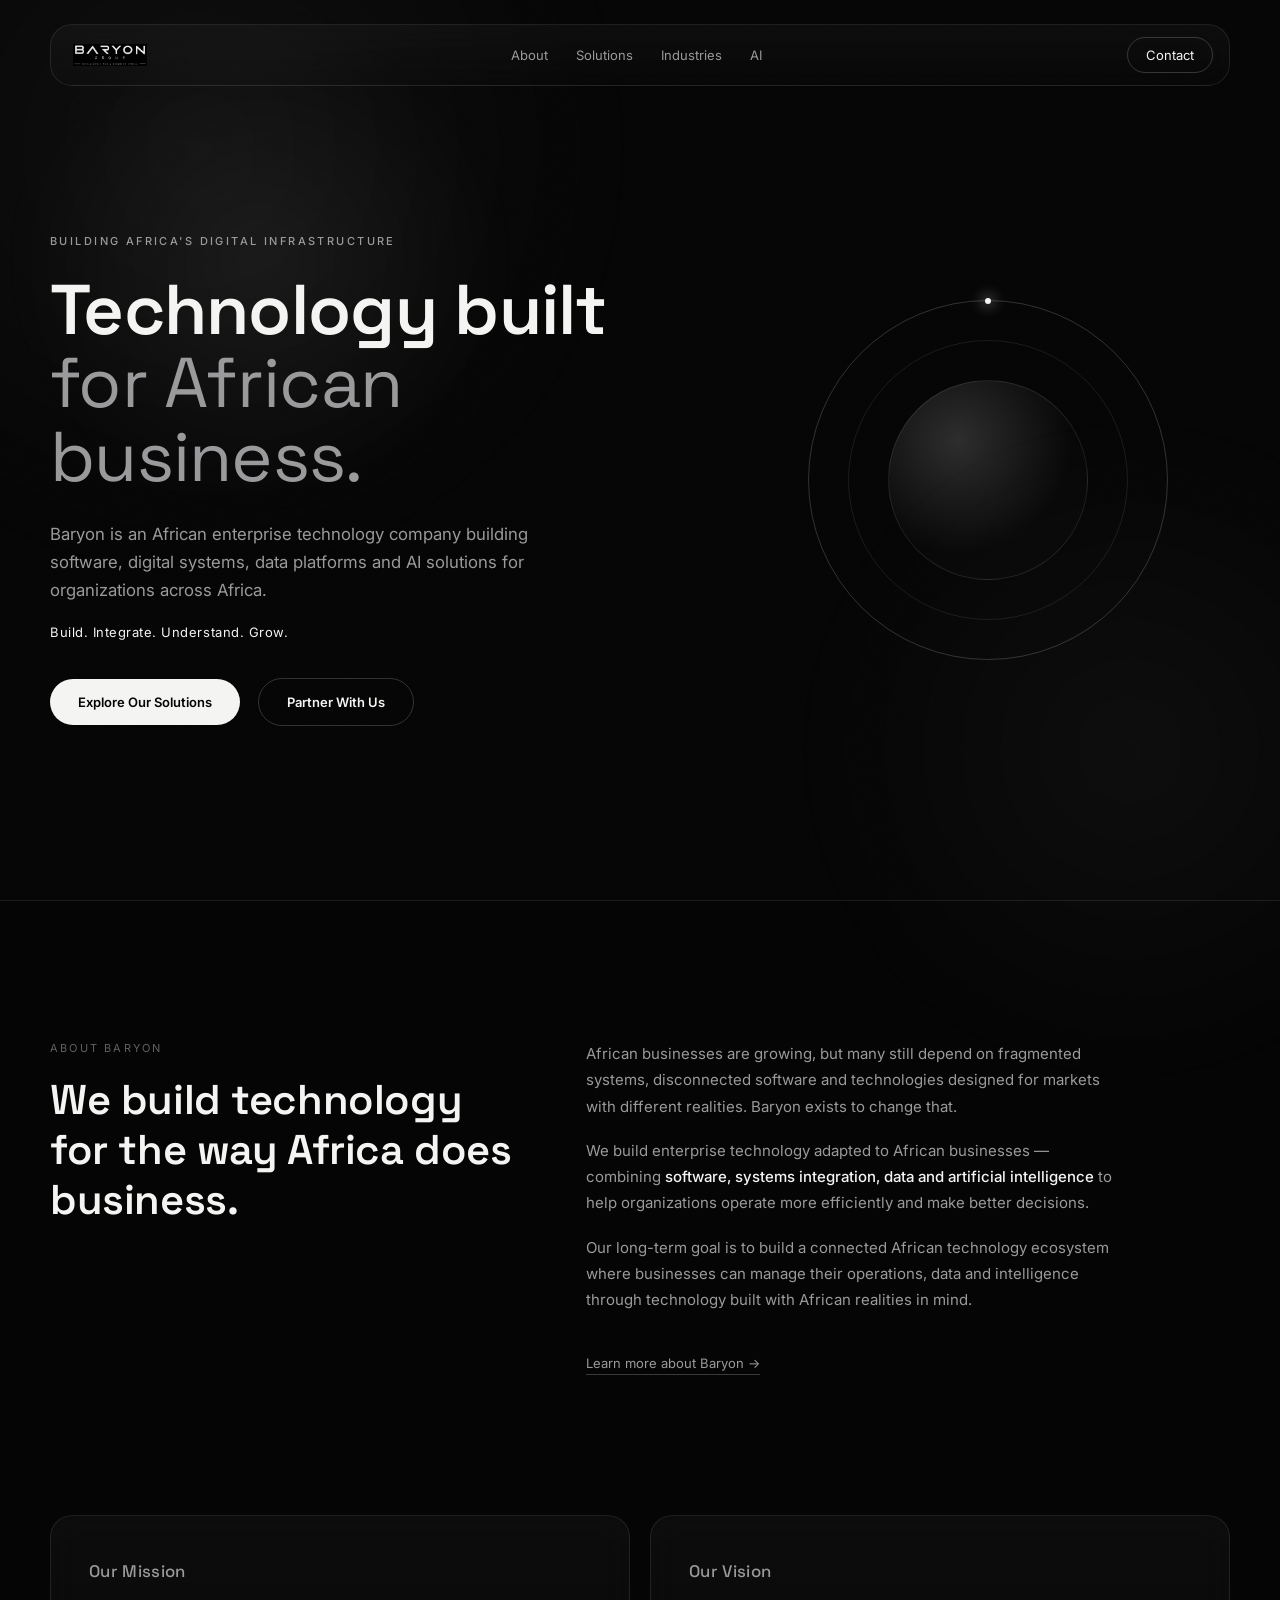
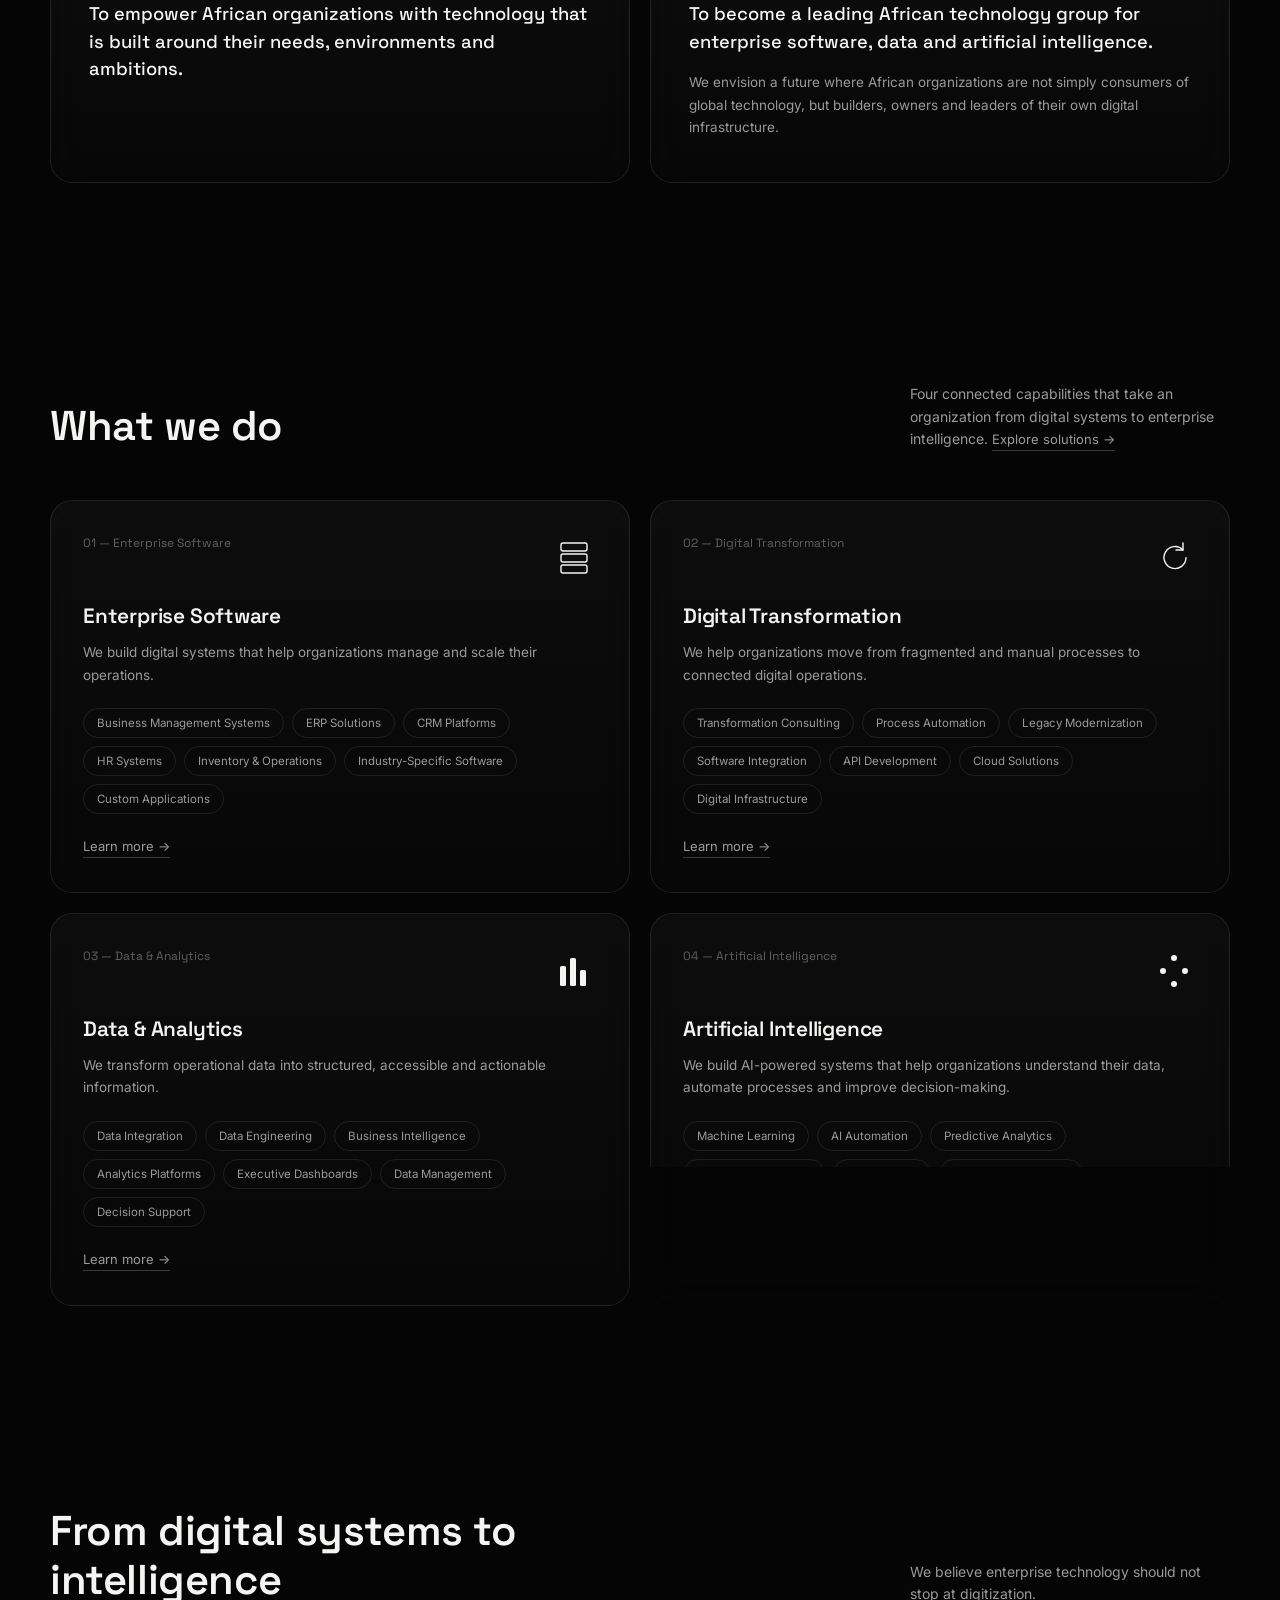
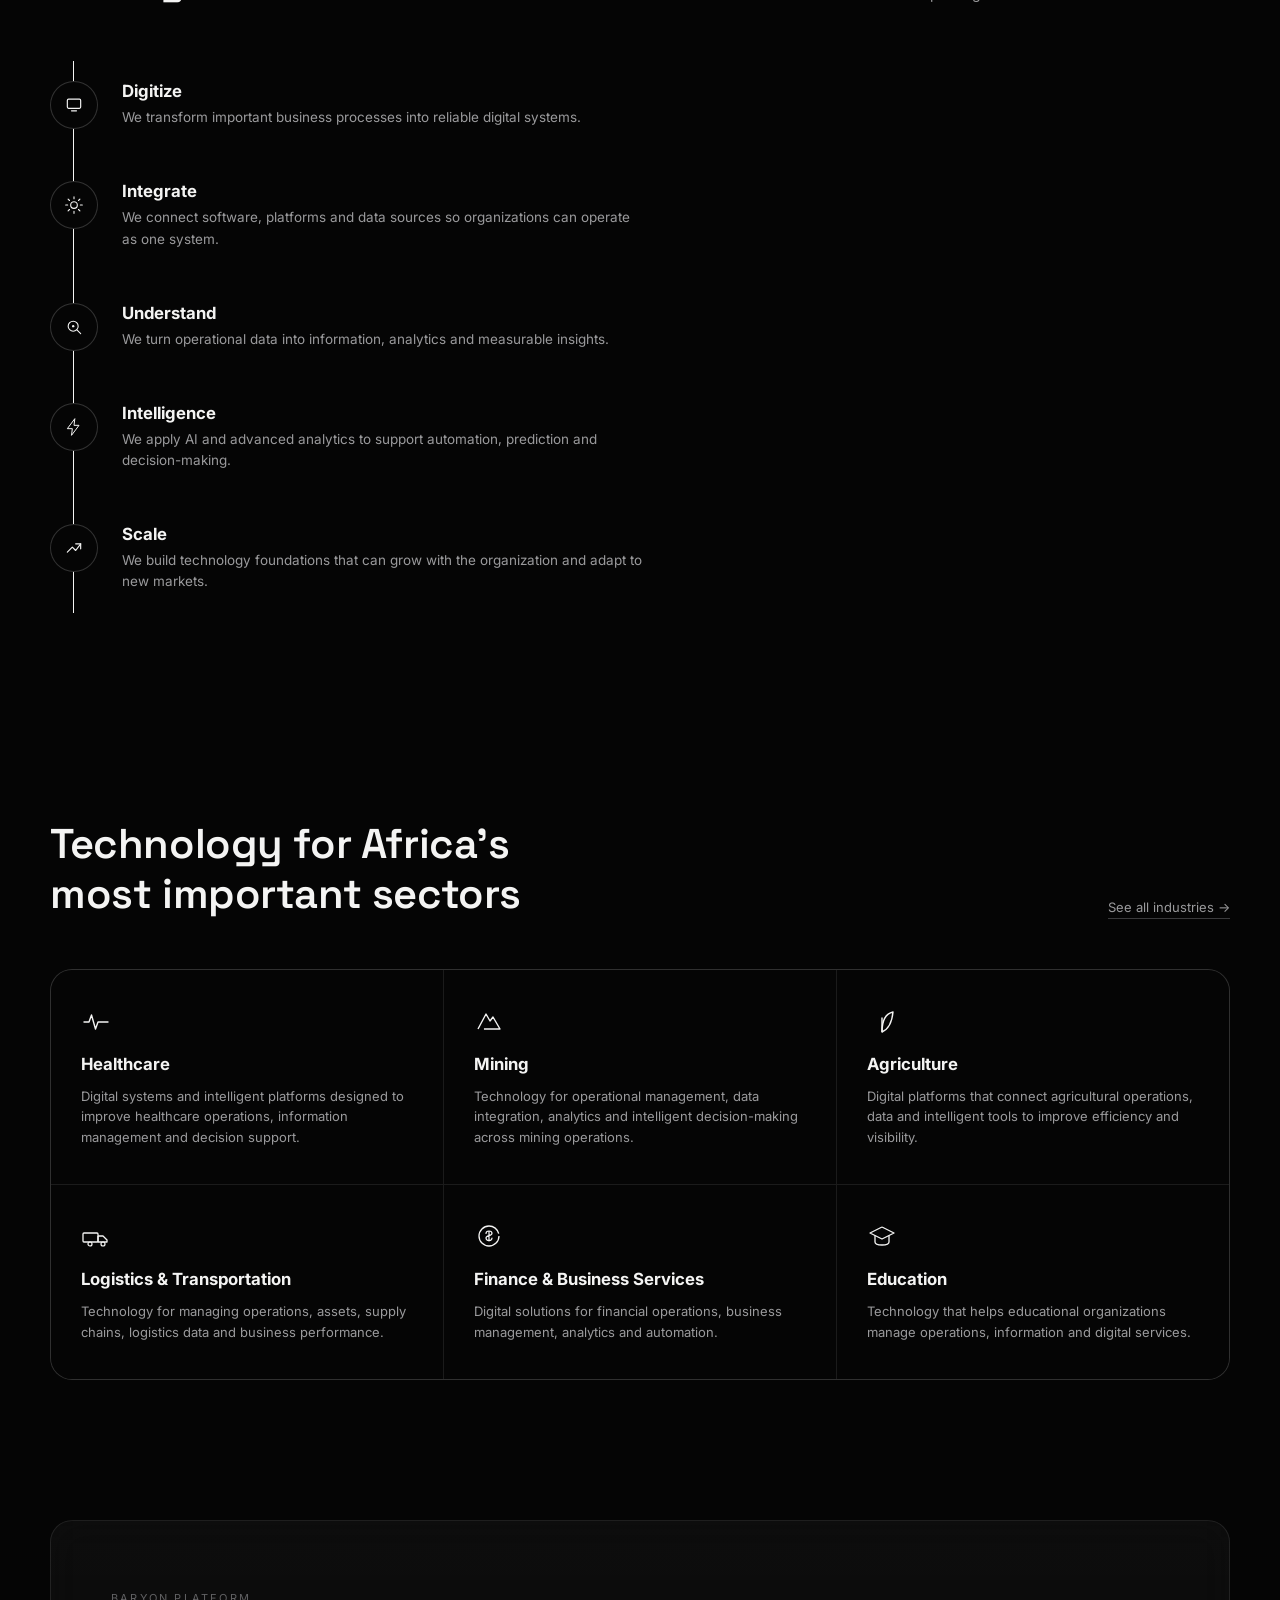
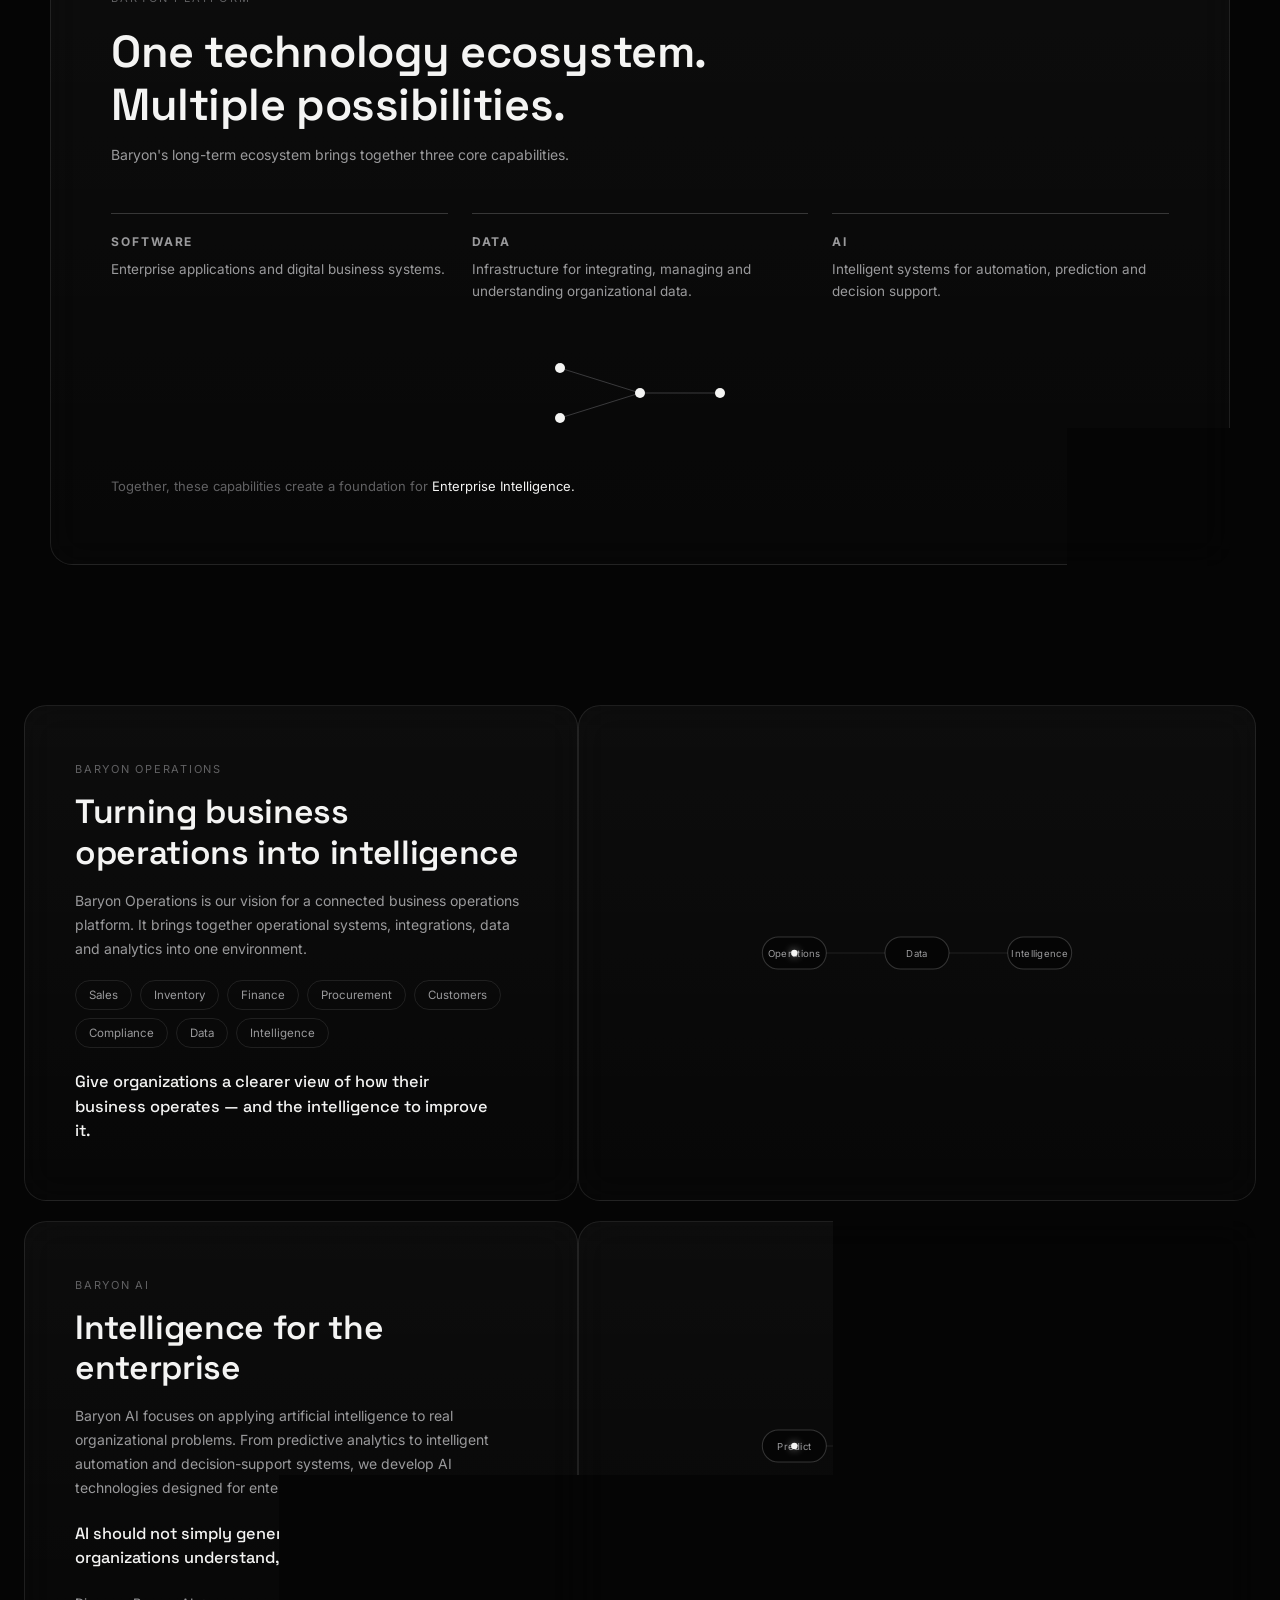
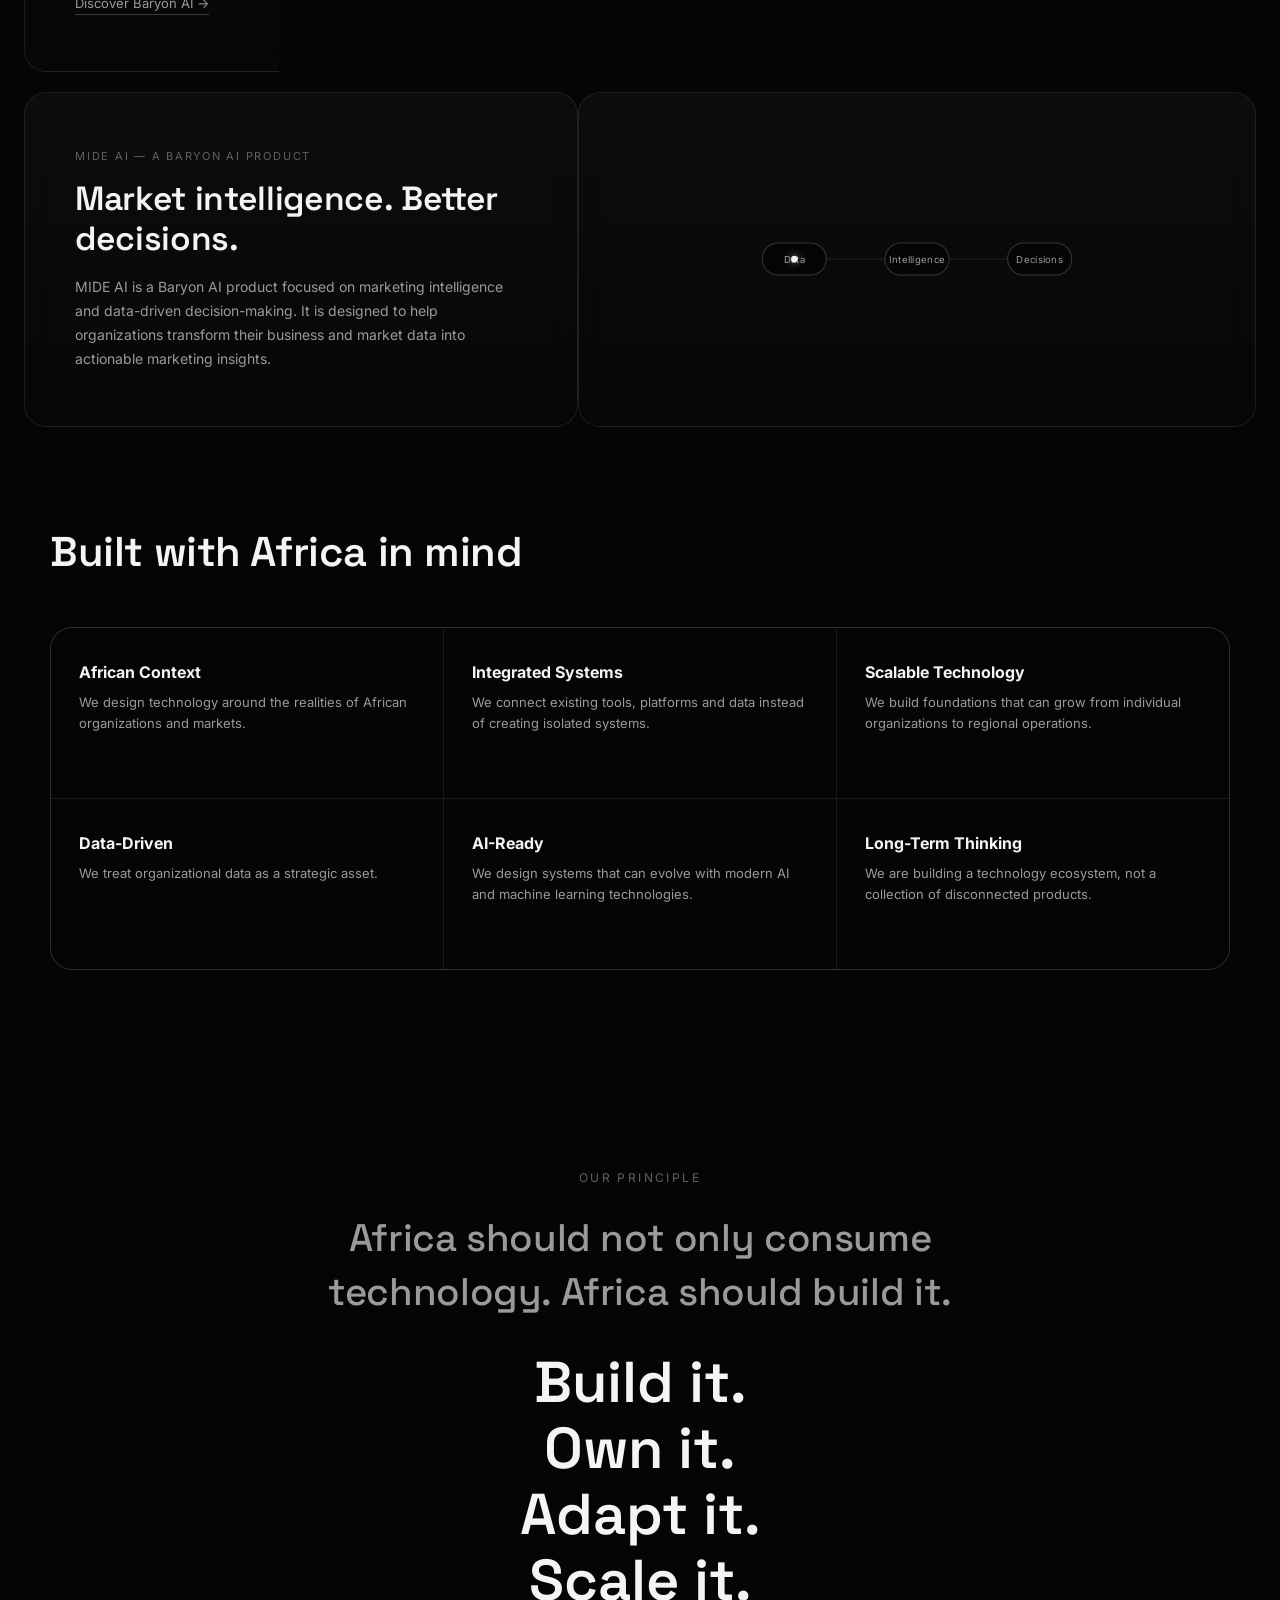
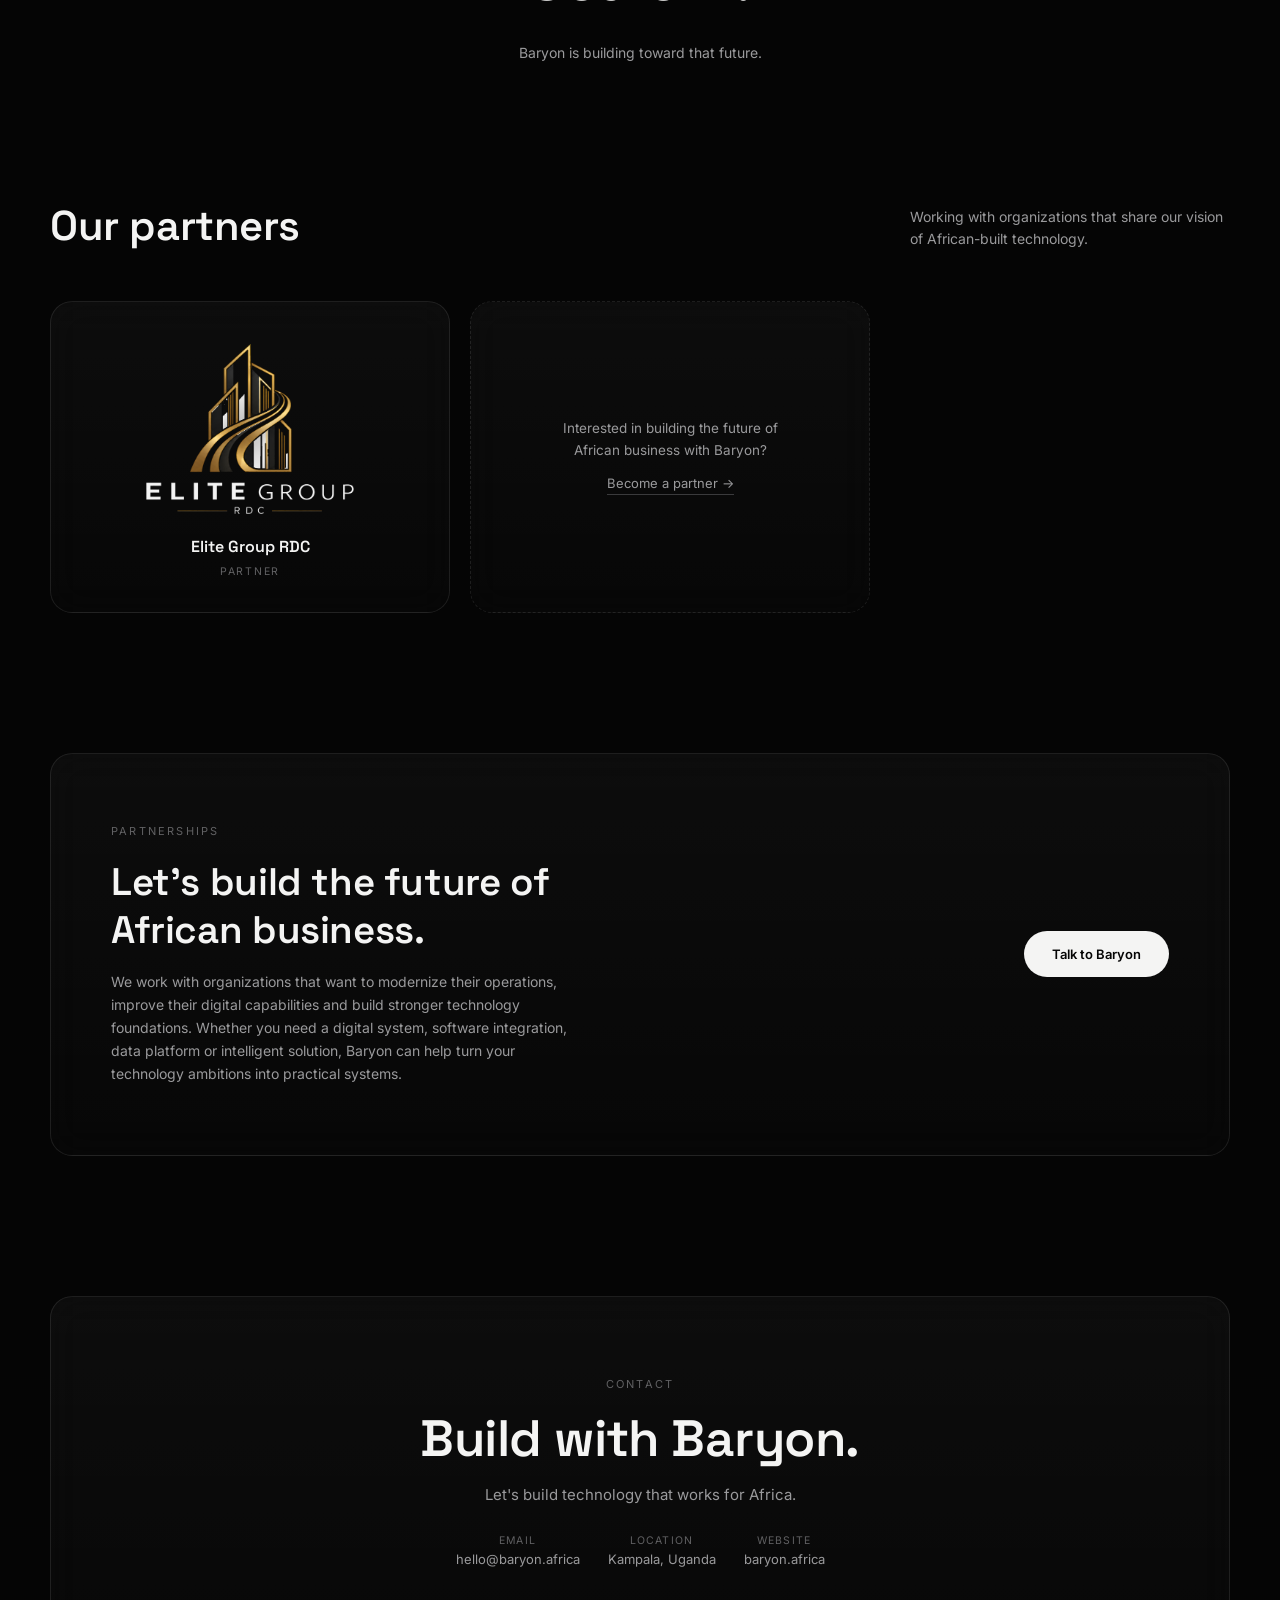
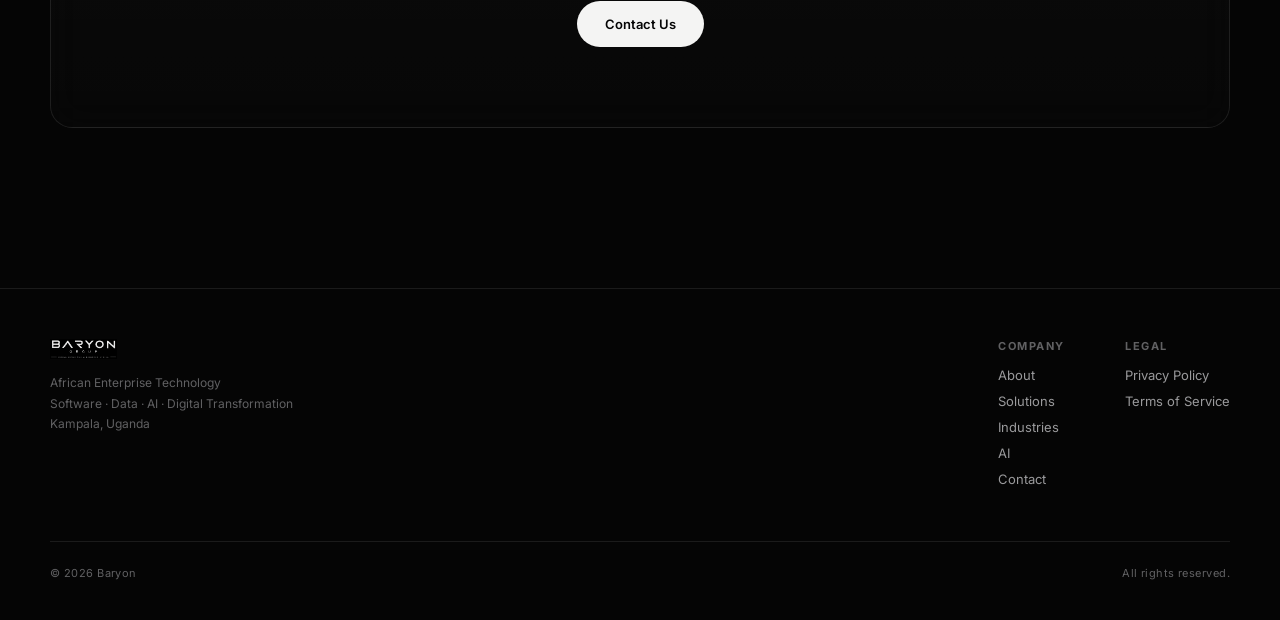
==== commit 5feff9ff: "New pages added and new partener" ====
--- a/index.html
+++ b/index.html
@@ -25,23 +25,23 @@
 <header class="nav glass">
   <a class="brand" href="#top"><img src="assets/baryon-logo.png" alt="Baryon Group"></a>
   <nav class="links">
-    <a href="#about">About</a>
-    <a href="#solutions">Solutions</a>
-    <a href="#industries">Industries</a>
-    <a href="#ai">AI</a>
+    <a href="about.html">About</a>
+    <a href="solutions.html">Solutions</a>
+    <a href="industries.html">Industries</a>
+    <a href="ai.html">AI</a>
   </nav>
   <div class="nav-right">
-    <a class="nav-cta" href="#contact">Contact</a>
+    <a class="nav-cta" href="contact.html">Contact</a>
     <button class="menu-btn" id="menuBtn" aria-label="Open menu"><span class="bars"><span></span><span></span><span></span></span></button>
   </div>
 </header>
 
 <nav class="mobile-menu">
-  <a href="#about">About</a>
-  <a href="#solutions">Solutions</a>
-  <a href="#industries">Industries</a>
-  <a href="#ai">AI</a>
-  <a href="#contact">Contact</a>
+  <a href="about.html">About</a>
+  <a href="solutions.html">Solutions</a>
+  <a href="industries.html">Industries</a>
+  <a href="ai.html">AI</a>
+  <a href="contact.html">Contact</a>
 </nav>
 
 <main id="top">
@@ -54,7 +54,7 @@
         <p class="hero-copy">Baryon is an African enterprise technology company building software, digital systems, data platforms and AI solutions for organizations across Africa.</p>
         <p class="hero-flow"><span>Build.</span> <span>Integrate.</span> <span>Understand.</span> <span>Grow.</span></p>
         <div class="hero-actions">
-          <a class="btn" href="#solutions">Explore Our Solutions</a>
+          <a class="btn" href="solutions.html">Explore Our Solutions</a>
           <a class="btn ghost" href="#partnerships">Partner With Us</a>
         </div>
       </div>
@@ -76,6 +76,7 @@
         <p>African businesses are growing, but many still depend on fragmented systems, disconnected software and technologies designed for markets with different realities. Baryon exists to change that.</p>
         <p>We build enterprise technology adapted to African businesses — combining <strong>software, systems integration, data and artificial intelligence</strong> to help organizations operate more efficiently and make better decisions.</p>
         <p>Our long-term goal is to build a connected African technology ecosystem where businesses can manage their operations, data and intelligence through technology built with African realities in mind.</p>
+        <a class="textlink more-link" href="about.html">Learn more about Baryon →</a>
       </div>
     </div>
   </section>
@@ -98,7 +99,7 @@
     <div class="inner">
       <div class="section-head reveal">
         <h2>What we do</h2>
-        <p>Four connected capabilities that take an organization from digital systems to enterprise intelligence.</p>
+        <p>Four connected capabilities that take an organization from digital systems to enterprise intelligence. <a class="textlink" href="solutions.html">Explore solutions →</a></p>
       </div>
       <div class="wwd-grid stagger">
 
@@ -117,6 +118,7 @@
             <span>Business Management Systems</span><span>ERP Solutions</span><span>CRM Platforms</span>
             <span>HR Systems</span><span>Inventory &amp; Operations</span><span>Industry-Specific Software</span><span>Custom Applications</span>
           </div>
+          <a class="textlink more-link" href="enterprise-software.html">Learn more →</a>
         </div>
 
         <div class="wwd-card glass reveal">
@@ -133,6 +135,7 @@
             <span>Transformation Consulting</span><span>Process Automation</span><span>Legacy Modernization</span>
             <span>Software Integration</span><span>API Development</span><span>Cloud Solutions</span><span>Digital Infrastructure</span>
           </div>
+          <a class="textlink more-link" href="digital-transformation.html">Learn more →</a>
         </div>
 
         <div class="wwd-card glass reveal">
@@ -151,6 +154,7 @@
             <span>Data Integration</span><span>Data Engineering</span><span>Business Intelligence</span>
             <span>Analytics Platforms</span><span>Executive Dashboards</span><span>Data Management</span><span>Decision Support</span>
           </div>
+          <a class="textlink more-link" href="data-analytics.html">Learn more →</a>
         </div>
 
         <div class="wwd-card glass reveal">
@@ -174,6 +178,7 @@
             <span>Machine Learning</span><span>AI Automation</span><span>Predictive Analytics</span>
             <span>Intelligent Assistants</span><span>Enterprise AI</span><span>Decision Intelligence</span><span>AI Business Applications</span>
           </div>
+          <a class="textlink more-link" href="artificial-intelligence.html">Learn more →</a>
         </div>
 
       </div>
@@ -232,6 +237,7 @@
     <div class="inner">
       <div class="section-head reveal">
         <h2>Technology for Africa's most important sectors</h2>
+        <p><a class="textlink" href="industries.html">See all industries →</a></p>
       </div>
       <div class="ind-grid">
 
@@ -341,6 +347,7 @@
         <h3>Intelligence for the enterprise</h3>
         <p>Baryon AI focuses on applying artificial intelligence to real organizational problems. From predictive analytics to intelligent automation and decision-support systems, we develop AI technologies designed for enterprise environments.</p>
         <p class="quote">AI should not simply generate answers. It should help organizations understand, act and improve.</p>
+        <a class="textlink more-link" href="ai.html">Discover Baryon AI →</a>
       </div>
     </div>
 
@@ -395,6 +402,25 @@
     <p class="principle-foot">Baryon is building toward that future.</p>
   </section>
 
+  <section id="partners" class="partners">
+    <div class="inner">
+      <div class="section-head reveal">
+        <h2>Our partners</h2>
+        <p>Working with organizations that share our vision of African-built technology.</p>
+      </div>
+      <div class="partner-grid stagger">
+        <div class="partner-card glass reveal">
+          <div class="logo-wrap"><img src="assets/partner-elite-group-rdc.png" alt="Elite Group RDC" loading="lazy"></div>
+          <div><div class="p-name">Elite Group RDC</div><div class="p-tag">PARTNER</div></div>
+        </div>
+        <div class="partner-card cta glass reveal">
+          <p>Interested in building the future of African business with Baryon?</p>
+          <a class="textlink" href="contact.html">Become a partner →</a>
+        </div>
+      </div>
+    </div>
+  </section>
+
   <section id="partnerships" class="partnerships">
     <div class="inner panel glass reveal">
       <div>
@@ -402,7 +428,7 @@
         <h2>Let's build the future of African business.</h2>
         <p>We work with organizations that want to modernize their operations, improve their digital capabilities and build stronger technology foundations. Whether you need a digital system, software integration, data platform or intelligent solution, Baryon can help turn your technology ambitions into practical systems.</p>
       </div>
-      <a class="btn" href="#contact">Talk to Baryon</a>
+      <a class="btn" href="contact.html">Talk to Baryon</a>
     </div>
   </section>
 
@@ -433,11 +459,11 @@
     <div class="f-links">
       <div class="f-col">
         <h5>COMPANY</h5>
-        <a href="#about">About</a>
-        <a href="#solutions">Solutions</a>
-        <a href="#industries">Industries</a>
-        <a href="#ai">AI</a>
-        <a href="#contact">Contact</a>
+        <a href="about.html">About</a>
+        <a href="solutions.html">Solutions</a>
+        <a href="industries.html">Industries</a>
+        <a href="ai.html">AI</a>
+        <a href="contact.html">Contact</a>
       </div>
       <div class="f-col">
         <h5>LEGAL</h5>
--- a/styles.css
+++ b/styles.css
@@ -415,3 +415,123 @@
   .legal-body{padding:44px 20px 100px;}
   .legal-body .inner{gap:34px;}
 }
+
+/* ---------- 404 page ---------- */
+.nf{min-height:100svh;min-height:100vh;display:flex;align-items:center;justify-content:center;text-align:center;padding:140px 24px 80px;}
+.nf .inner{display:flex;flex-direction:column;align-items:center;}
+.nf-orb{position:relative;width:260px;height:260px;display:flex;align-items:center;justify-content:center;margin-bottom:34px;}
+.nf-orb .ring-1{width:260px;height:260px;}
+.nf-orb .ring-2{width:200px;height:200px;}
+.nf-orb .ring-3{width:140px;height:140px;}
+.nf-code{position:relative;z-index:1;font-family:'Space Grotesk',sans-serif;font-size:2.6rem;font-weight:600;letter-spacing:0.04em;animation:nfFlicker 5s ease-in-out infinite;}
+@keyframes nfFlicker{0%,100%{opacity:1;}46%{opacity:1;}48%{opacity:0.35;}50%{opacity:1;}52%{opacity:0.6;}54%{opacity:1;}}
+.nf h1{font-size:clamp(1.8rem,4.4vw,2.8rem);line-height:1.15;}
+.nf p{margin-top:16px;font-size:15px;color:var(--gray-1);line-height:1.7;max-width:440px;}
+.nf-actions{display:flex;gap:16px;margin-top:34px;flex-wrap:wrap;justify-content:center;}
+@media(max-width:480px){
+  .nf{padding:120px 20px 60px;}
+  .nf-orb{width:200px;height:200px;}
+  .nf-orb .ring-1{width:200px;height:200px;} .nf-orb .ring-2{width:154px;height:154px;} .nf-orb .ring-3{width:108px;height:108px;}
+  .nf-actions{width:100%;flex-direction:column;}
+  .nf-actions .btn{width:100%;text-align:center;}
+}
+
+/* ---------- partners ---------- */
+.partners{padding:0 24px 140px;}
+.partner-grid{display:grid;grid-template-columns:repeat(3,1fr);gap:20px;}
+.partner-card{padding:34px 28px;min-height:300px;display:flex;flex-direction:column;align-items:center;justify-content:space-between;text-align:center;transition:transform 0.5s cubic-bezier(.16,1,.3,1),border-color 0.5s ease;}
+.partner-card:hover{transform:translateY(-6px);border-color:var(--border-strong);}
+.partner-card .logo-wrap{flex:1;display:flex;align-items:center;justify-content:center;width:100%;padding:8px 0 22px;}
+.partner-card .logo-wrap img{max-height:170px;width:auto;max-width:100%;object-fit:contain;}
+.partner-card .p-name{font-family:'Space Grotesk',sans-serif;font-size:1rem;font-weight:600;}
+.partner-card .p-tag{font-size:10.5px;letter-spacing:0.16em;color:var(--gray-2);margin-top:8px;}
+.partner-card.cta{border-style:dashed;justify-content:center;gap:14px;}
+.partner-card.cta p{font-size:13.5px;color:var(--gray-1);line-height:1.6;max-width:240px;}
+@media(max-width:900px){ .partners{padding:0 20px 90px;} .partner-grid{grid-template-columns:1fr;} .partner-card{min-height:260px;} }
+
+/* ---------- detail pages ---------- */
+.page-hero{padding:160px 24px 70px;border-bottom:1px solid var(--border);}
+.page-hero h1{font-size:clamp(2.1rem,5vw,3.6rem);line-height:1.1;max-width:820px;}
+.page-hero .lead{margin-top:24px;font-size:1.05rem;line-height:1.7;color:var(--gray-1);max-width:620px;}
+.block{padding:90px 24px 0;}
+.block:last-of-type{padding-bottom:0;}
+.block .section-head{margin-bottom:40px;}
+.two-col{display:grid;grid-template-columns:0.85fr 1.15fr;gap:60px;}
+.two-col h2{font-size:clamp(1.7rem,3.2vw,2.3rem);line-height:1.2;}
+.two-col p{font-size:15px;color:var(--gray-1);line-height:1.75;margin-bottom:18px;max-width:560px;}
+.ind-detail{display:grid;grid-template-columns:repeat(2,1fr);gap:20px;}
+.ind-detail .glass{padding:34px 30px;}
+.ind-detail .ind-icon{width:34px;height:34px;margin-bottom:20px;}
+.ind-detail h3{font-size:1.2rem;margin-bottom:12px;}
+.ind-detail p{font-size:14px;color:var(--gray-1);line-height:1.7;margin-bottom:18px;}
+.cta-band{margin:110px 24px 140px;}
+.cta-band .panel{max-width:1180px;margin:0 auto;padding:60px 50px;display:flex;justify-content:space-between;align-items:center;gap:30px;flex-wrap:wrap;}
+.cta-band h2{font-size:clamp(1.6rem,3vw,2.2rem);max-width:520px;line-height:1.25;}
+.cta-band p{color:var(--gray-1);font-size:14px;margin-top:12px;max-width:460px;line-height:1.65;}
+.more-link{display:inline-block;margin-top:24px;}
+.contact-grid{display:grid;grid-template-columns:0.8fr 1.2fr;gap:20px;align-items:start;}
+.contact-info{padding:38px 32px;display:flex;flex-direction:column;gap:26px;}
+.contact-info .row span{display:block;font-size:10.5px;letter-spacing:0.16em;color:var(--gray-2);margin-bottom:6px;}
+.contact-info .row a,.contact-info .row div{font-size:15px;}
+.contact-form{padding:38px 32px;display:flex;flex-direction:column;gap:18px;}
+.contact-form label{display:block;font-size:11px;letter-spacing:0.14em;color:var(--gray-2);margin-bottom:8px;}
+.contact-form input,.contact-form textarea{
+  width:100%;background:rgba(255,255,255,0.03);border:1px solid var(--border);border-radius:14px;
+  color:var(--white);font:inherit;font-size:16px;padding:14px 16px;outline:none;transition:border-color 0.25s ease,background 0.25s ease;
+  -webkit-appearance:none;appearance:none;
+}
+.contact-form textarea{min-height:150px;resize:vertical;}
+.contact-form input:focus,.contact-form textarea:focus{border-color:var(--border-strong);background:rgba(255,255,255,0.05);}
+.contact-form .note{font-size:12px;color:var(--gray-2);line-height:1.6;}
+.contact-form button.btn{align-self:flex-start;}
+.form-row{display:grid;grid-template-columns:1fr 1fr;gap:18px;}
+.ai-tags{margin-top:26px;}
+nav.links a.current{color:var(--white);}
+@media(max-width:900px){
+  .page-hero{padding:130px 20px 50px;}
+  .block{padding:60px 20px 0;}
+  .two-col{grid-template-columns:1fr;gap:26px;}
+  .ind-detail{grid-template-columns:1fr;}
+  .cta-band{margin:80px 20px 100px;}
+  .cta-band .panel{padding:38px 24px;}
+  .contact-grid{grid-template-columns:1fr;}
+  .contact-info,.contact-form{padding:30px 22px;}
+  .form-row{grid-template-columns:1fr;}
+  .contact-form button.btn{width:100%;}
+}
+
+@media(min-width:901px){ .partner-grid{grid-template-columns:repeat(2,1fr);max-width:820px;} }
+
+/* fix: approach line draws when the steps block is revealed */
+.steps.in .line-fill{height:calc(100% - 12px);}
+
+/* ---------- capability detail pages ---------- */
+.item-list{border-top:1px solid var(--border);}
+.item-row{display:grid;grid-template-columns:56px 0.7fr 1.3fr;gap:24px;padding:28px 0;border-bottom:1px solid var(--border);align-items:start;transition:background 0.4s ease;}
+.item-row .k{font-family:'Space Grotesk',sans-serif;font-size:12px;color:var(--gray-2);padding-top:4px;}
+.item-row h3{font-size:1.1rem;}
+.item-row p{font-size:14px;color:var(--gray-1);line-height:1.7;max-width:560px;}
+.outcomes{display:grid;grid-template-columns:repeat(3,1fr);gap:20px;}
+.outcomes .glass{padding:30px 26px;}
+.outcomes h4{font-size:1rem;margin-bottom:10px;}
+.outcomes p{font-size:13.5px;color:var(--gray-1);line-height:1.65;}
+.step .dot .n{font-family:'Space Grotesk',sans-serif;font-size:13px;}
+.fit-panel{padding:46px 40px;display:grid;grid-template-columns:1fr 1fr;gap:30px;align-items:center;}
+.fit-panel p{font-size:14.5px;color:var(--gray-1);line-height:1.75;max-width:460px;}
+.fit-panel h3{font-size:1.4rem;margin-bottom:14px;}
+.pager{display:grid;grid-template-columns:1fr 1fr;gap:20px;}
+.pager a{padding:26px 28px;display:block;transition:border-color 0.4s ease,transform 0.4s ease;}
+.pager a:hover{border-color:var(--border-strong);transform:translateY(-4px);}
+.pager small{display:block;font-size:10.5px;letter-spacing:0.16em;color:var(--gray-2);margin-bottom:8px;}
+.pager span{font-family:'Space Grotesk',sans-serif;font-size:1.05rem;font-weight:600;}
+.pager a.next{text-align:right;}
+.pager a.empty{visibility:hidden;}
+@media(max-width:900px){
+  .item-row{grid-template-columns:36px 1fr;gap:6px 14px;padding:22px 0;}
+  .item-row p{grid-column:2;}
+  .outcomes{grid-template-columns:1fr;}
+  .fit-panel{grid-template-columns:1fr;padding:32px 22px;}
+  .pager{grid-template-columns:1fr;}
+  .pager a.next{text-align:left;}
+  .pager a.empty{display:none;}
+}
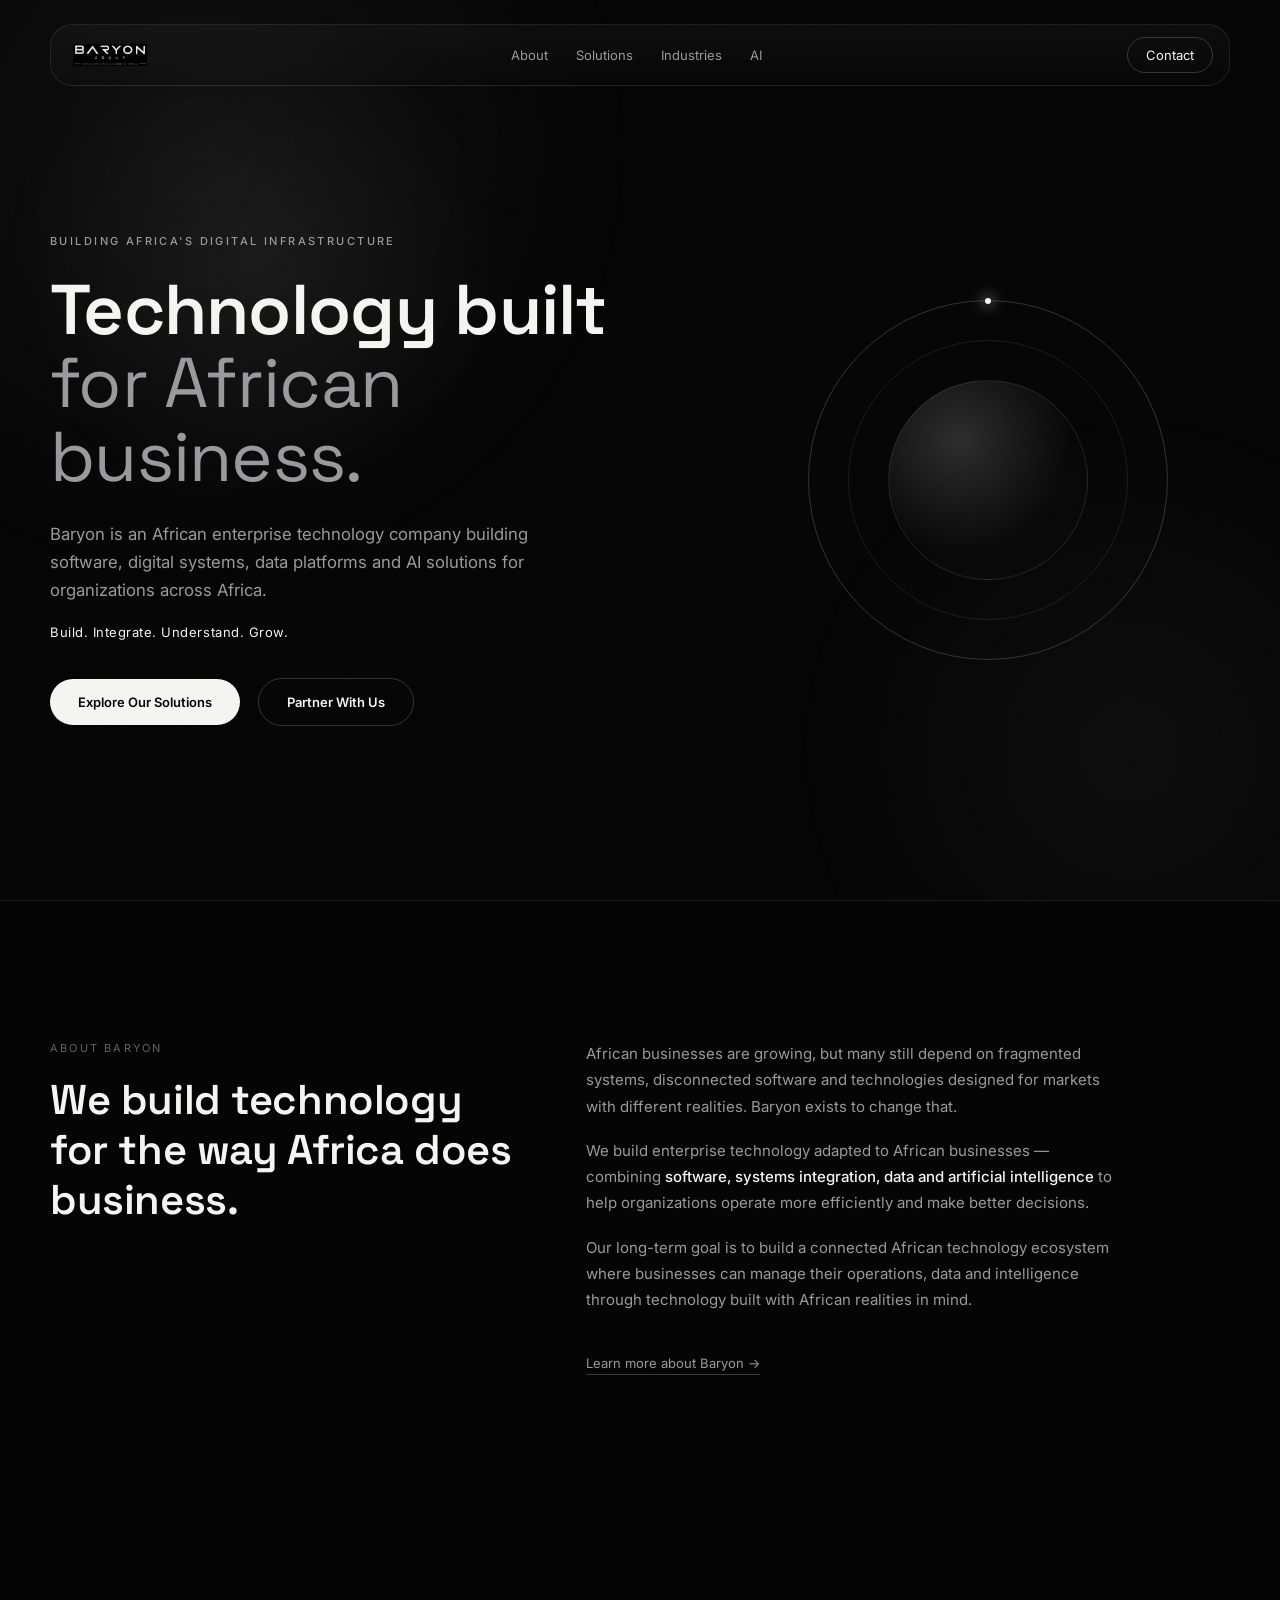
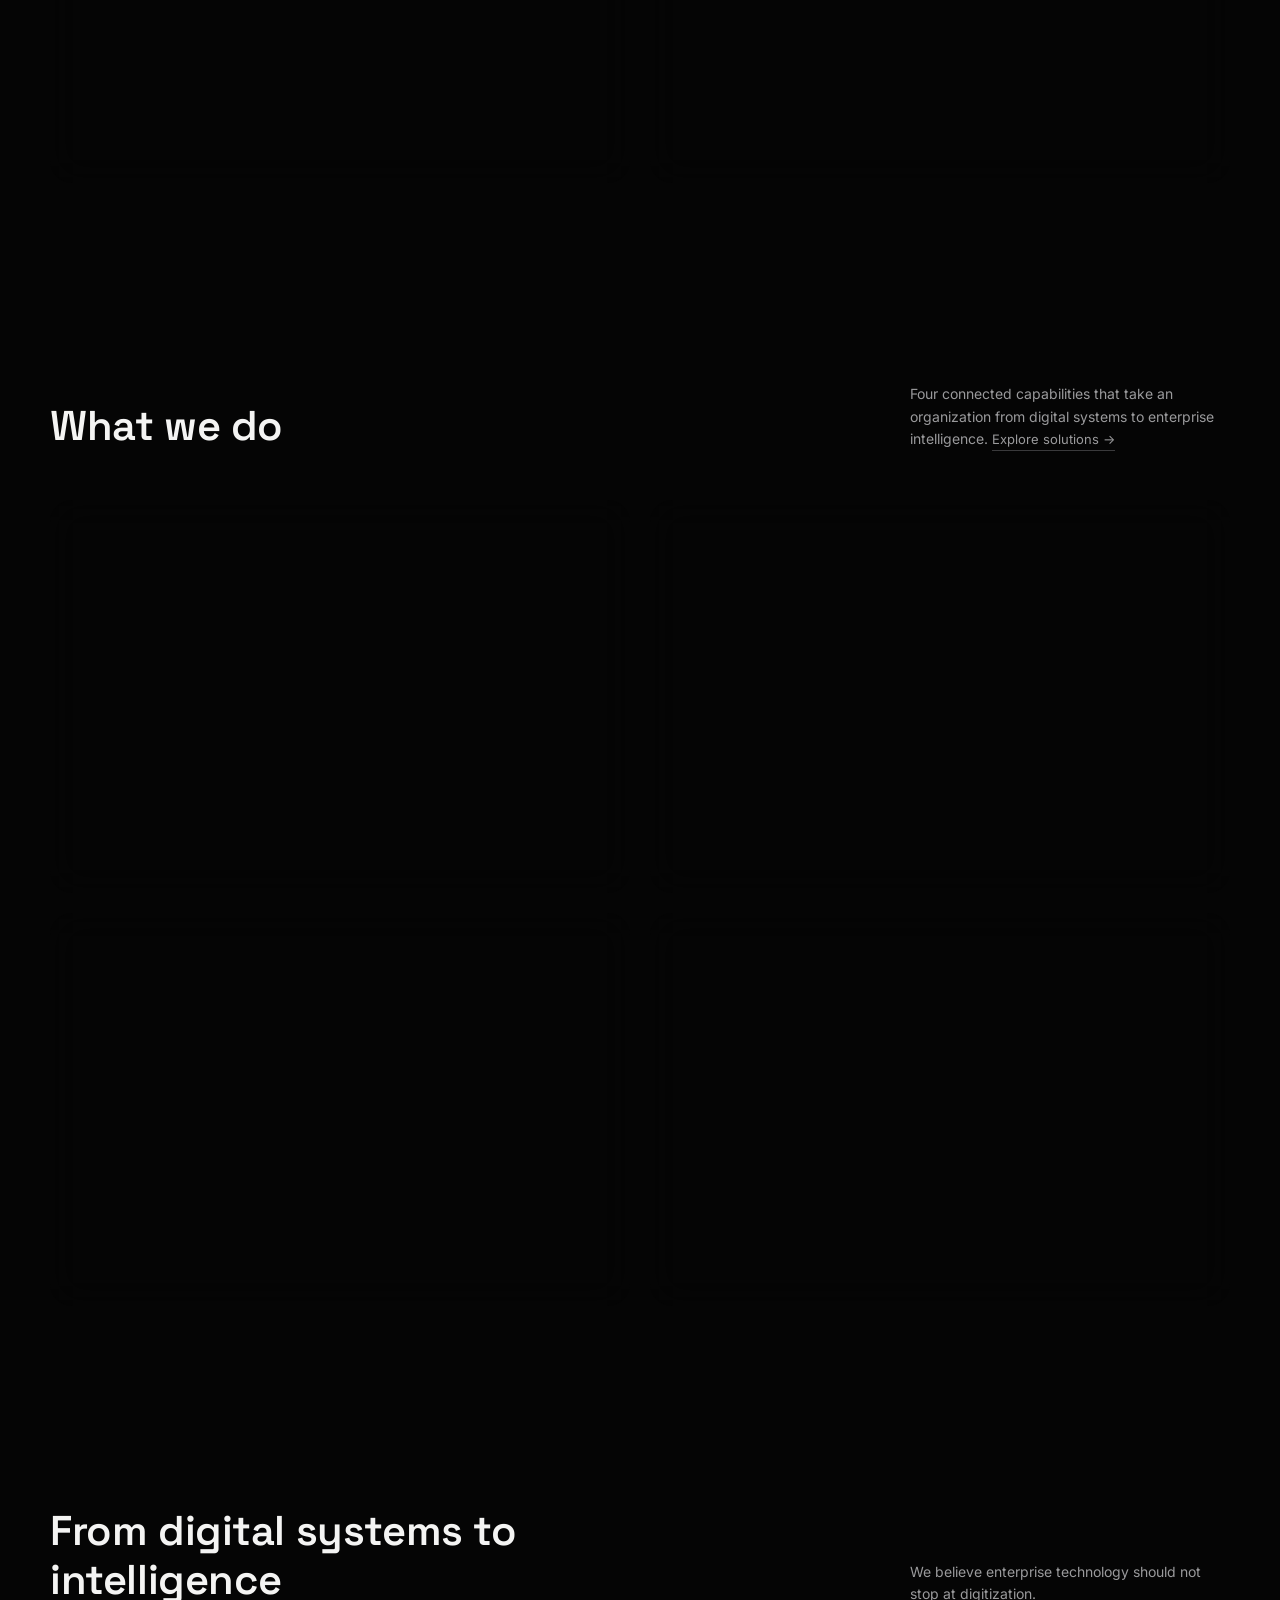
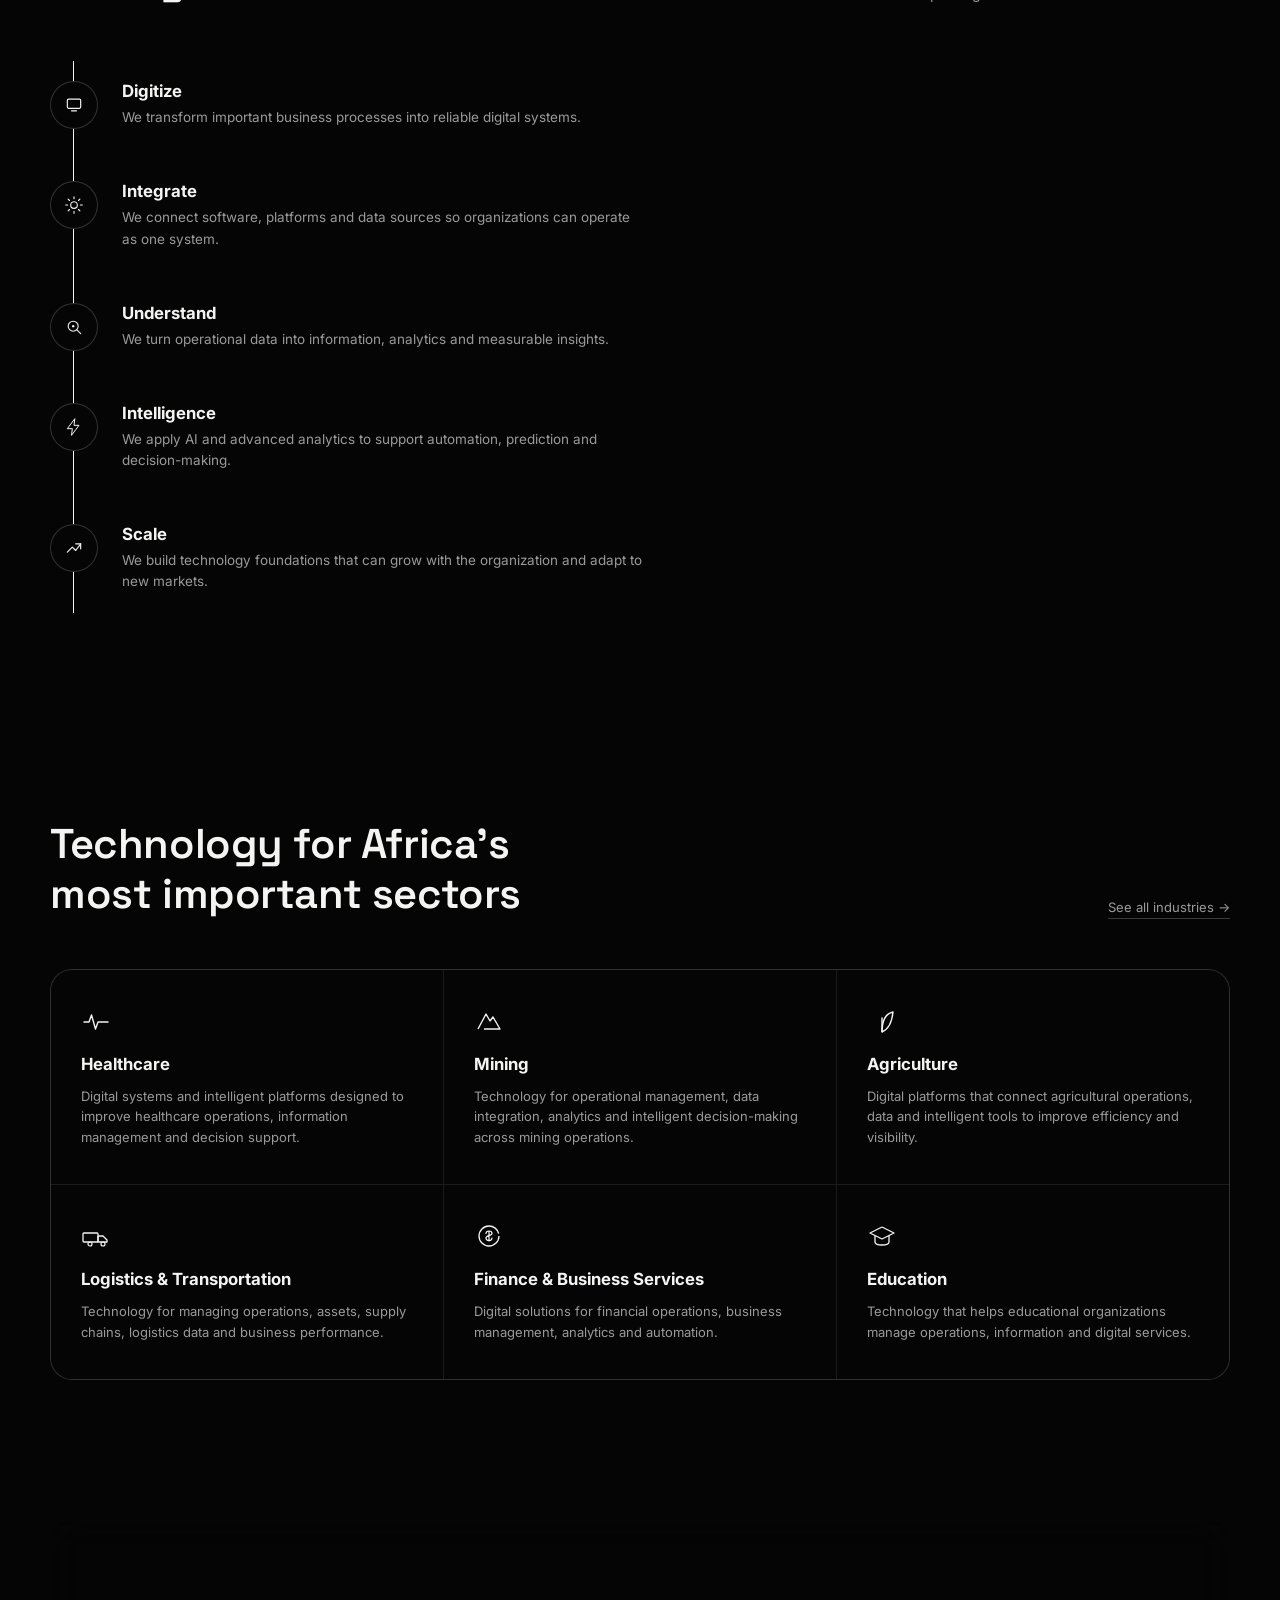
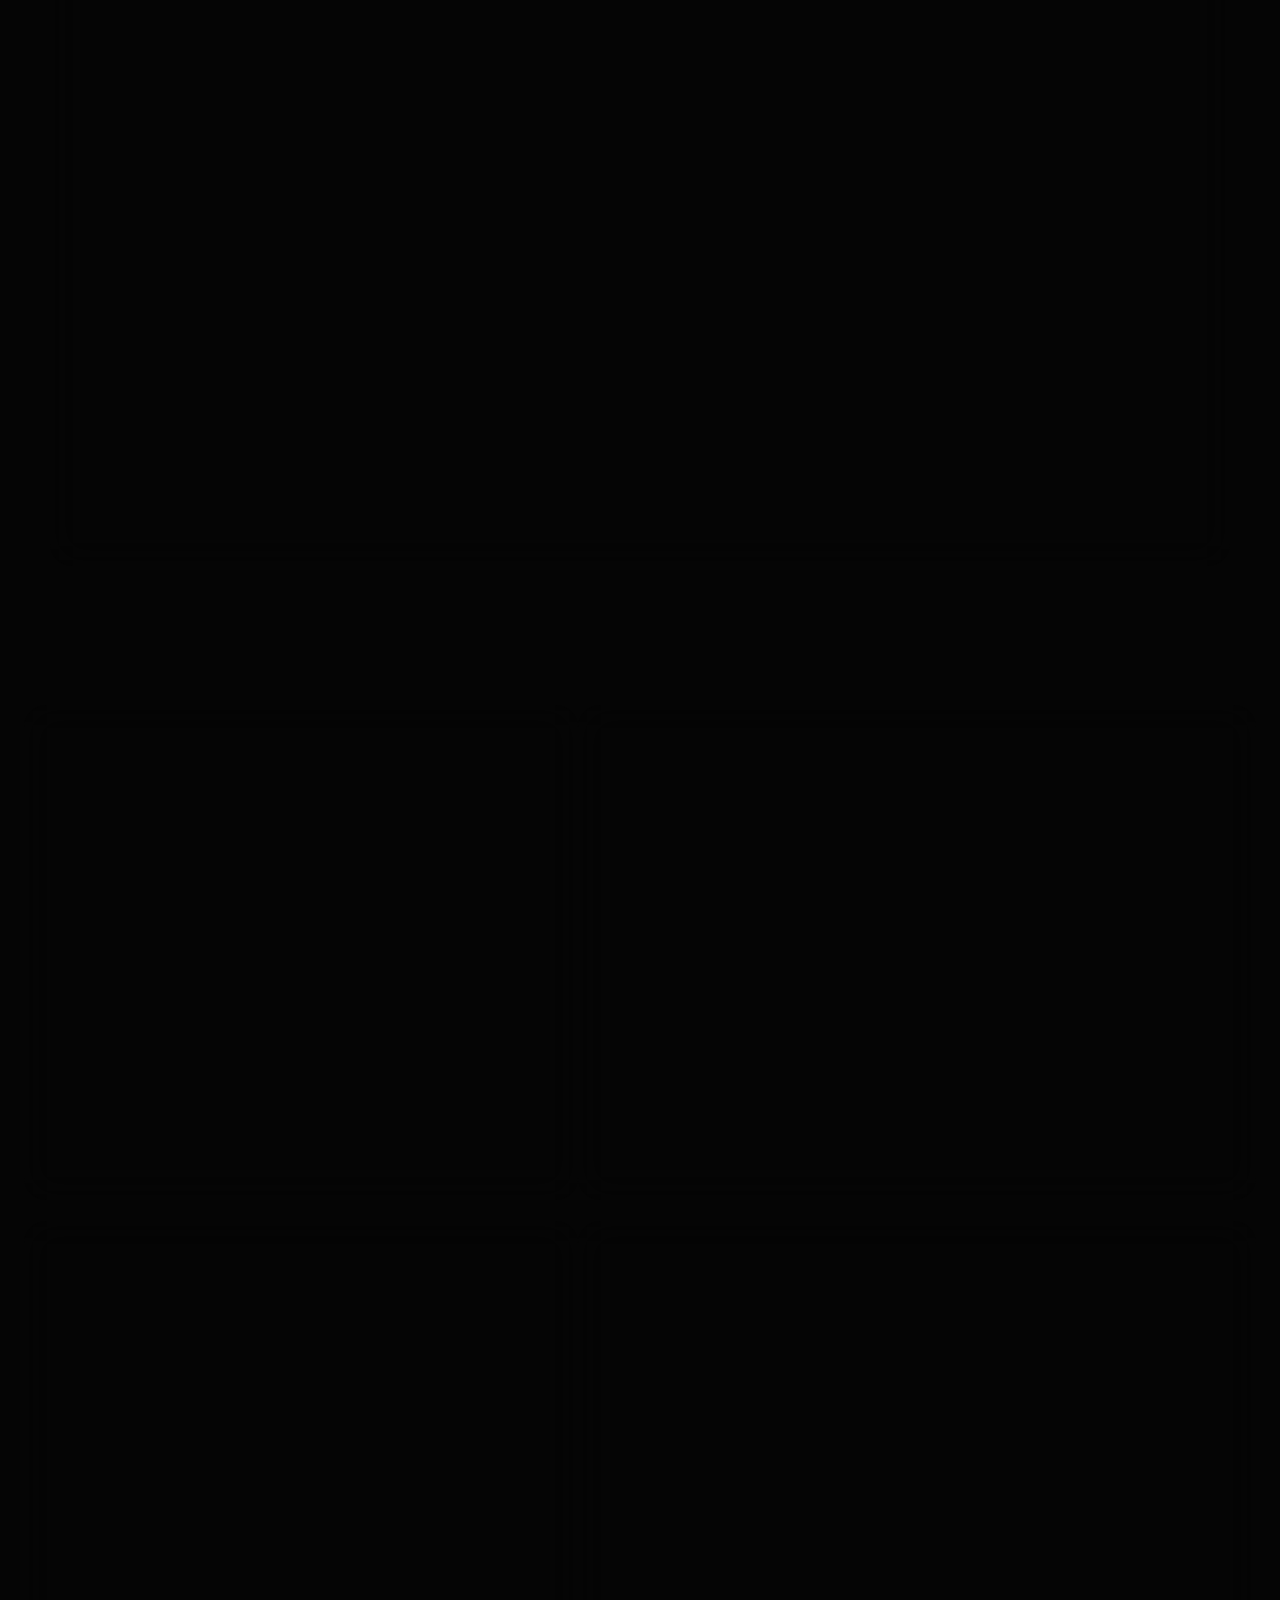
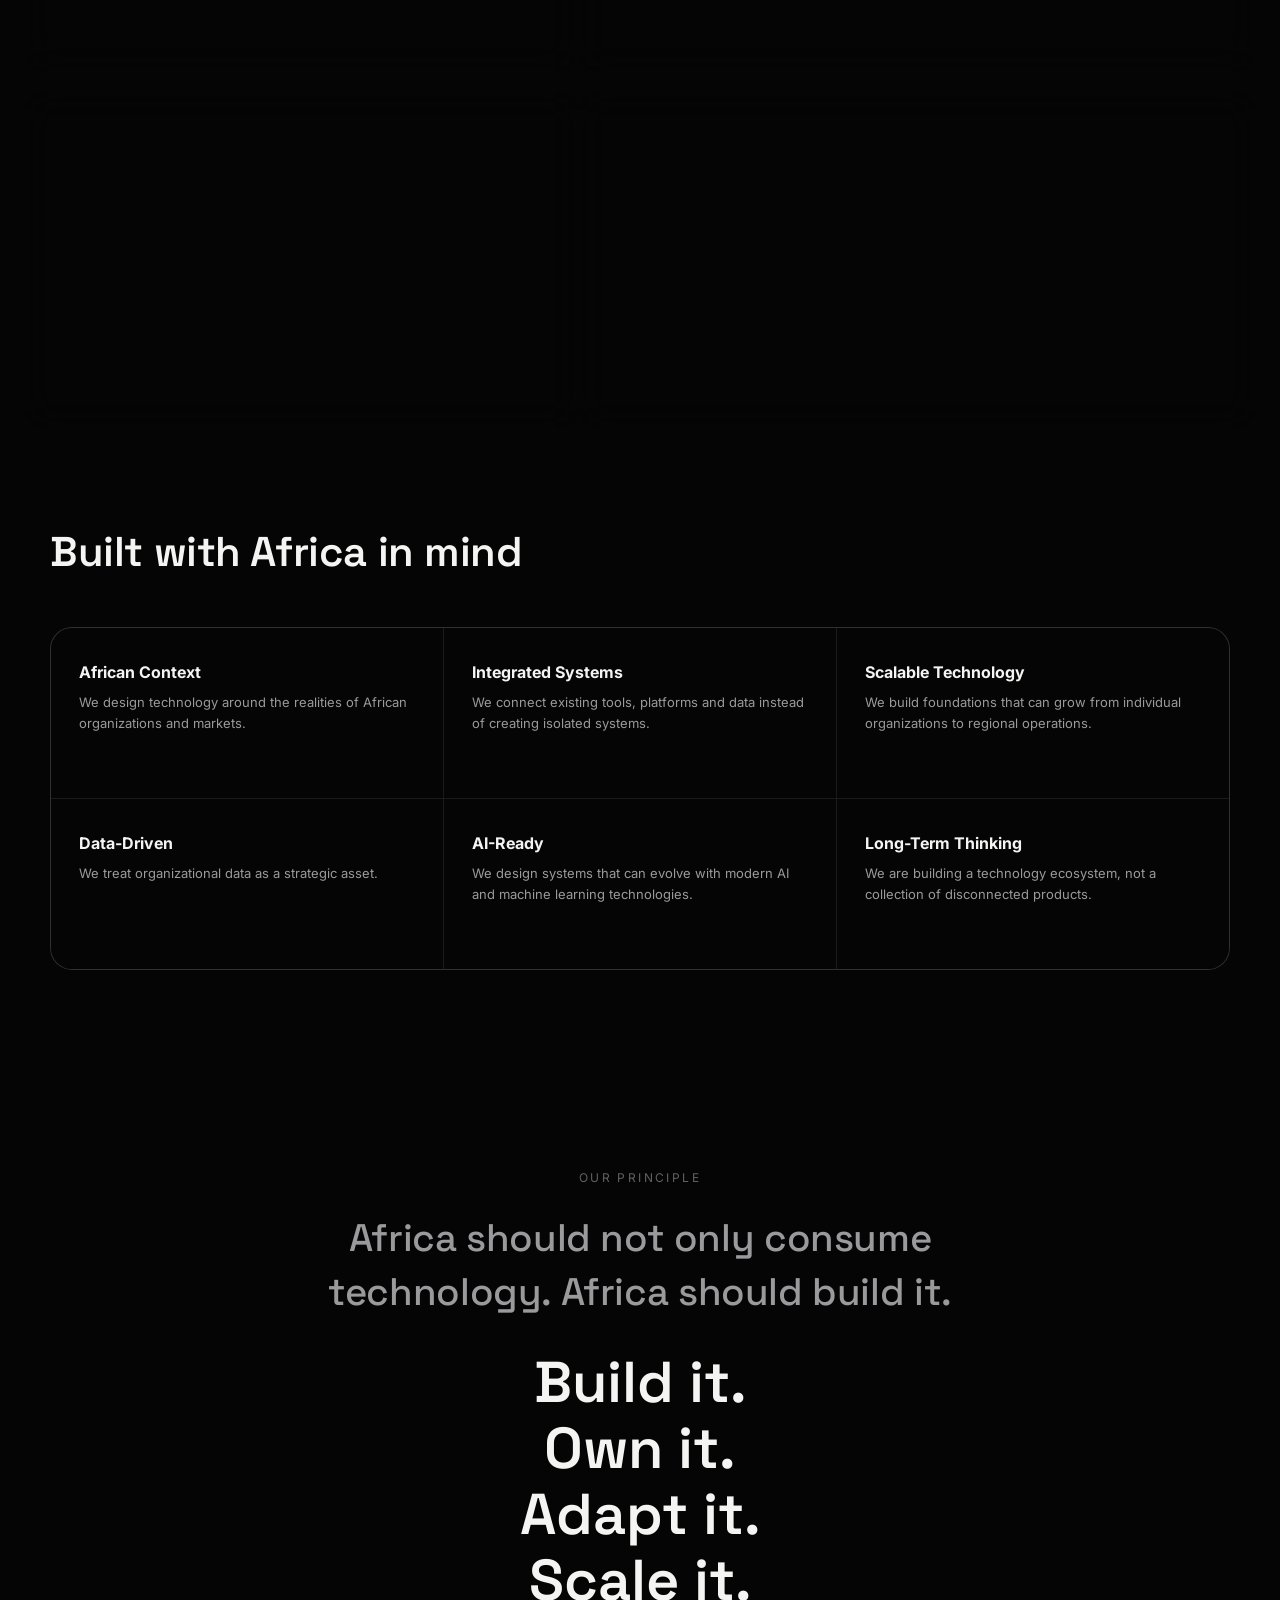
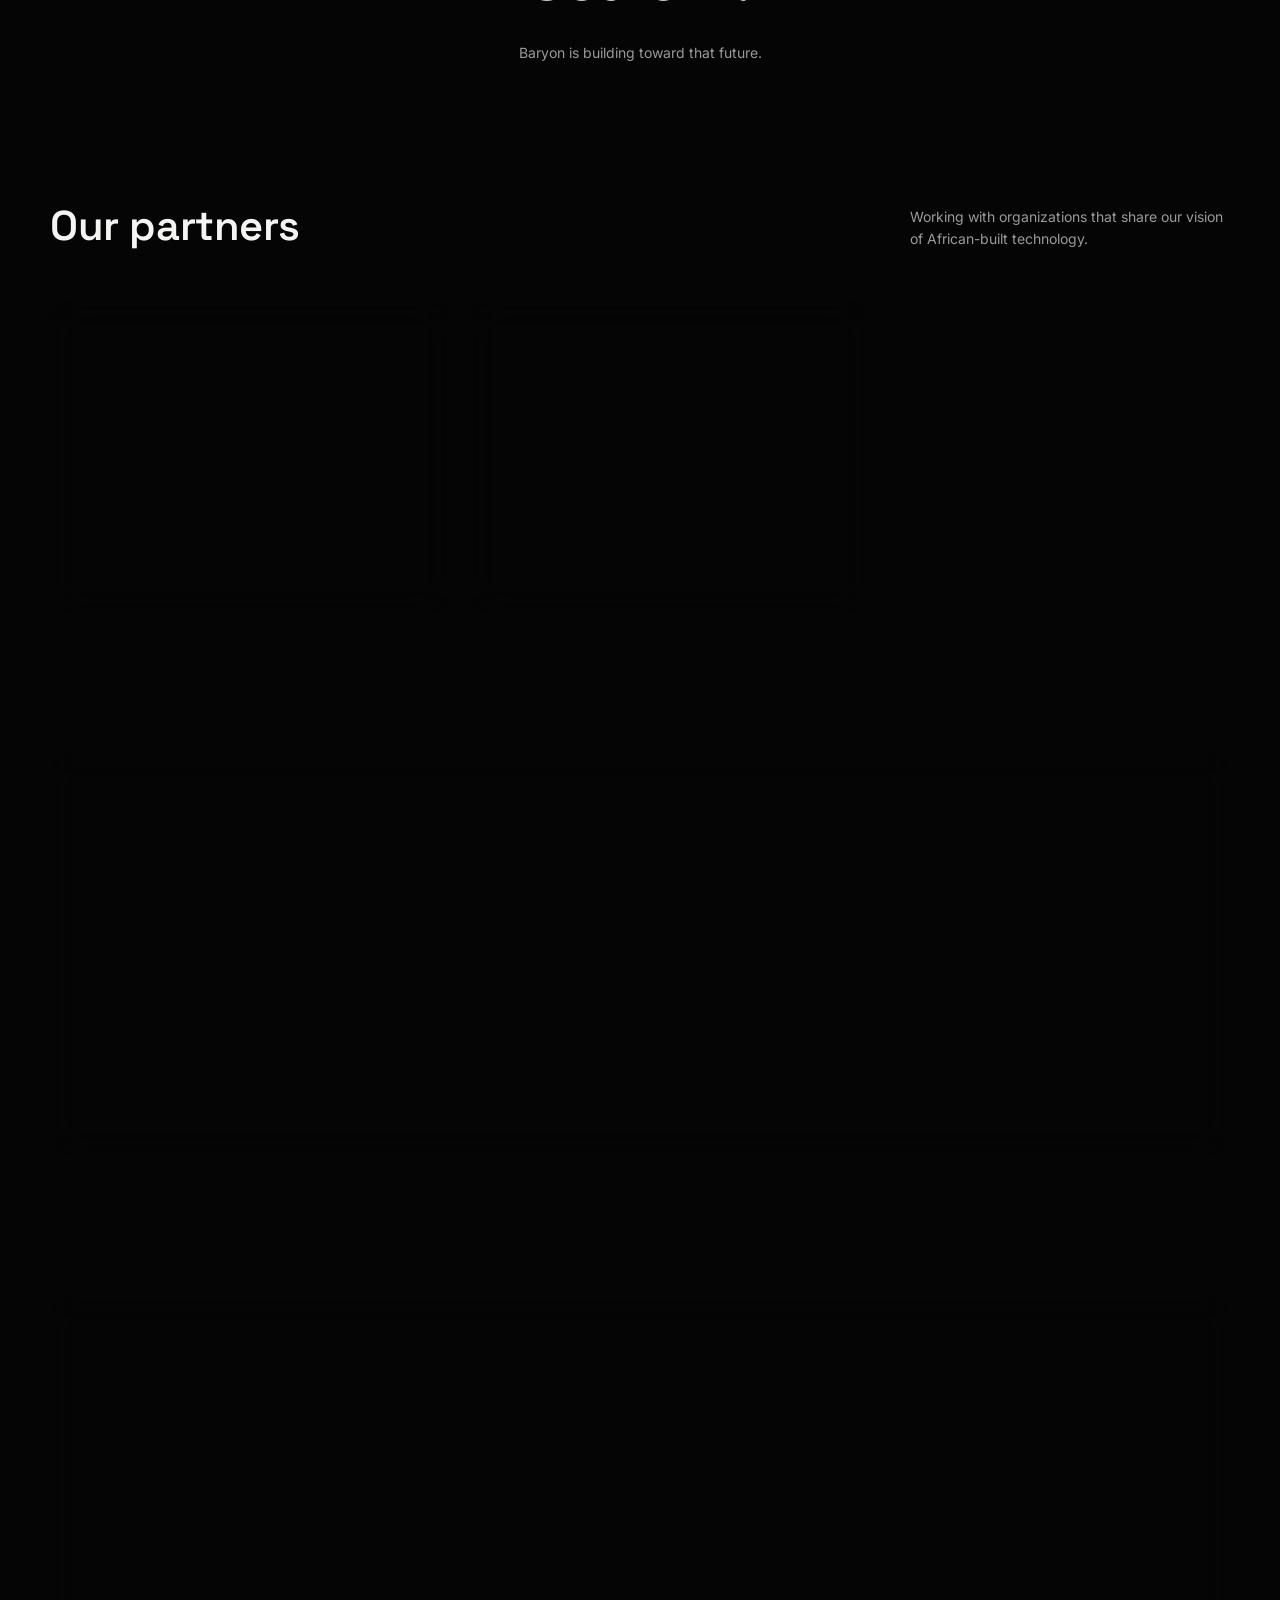
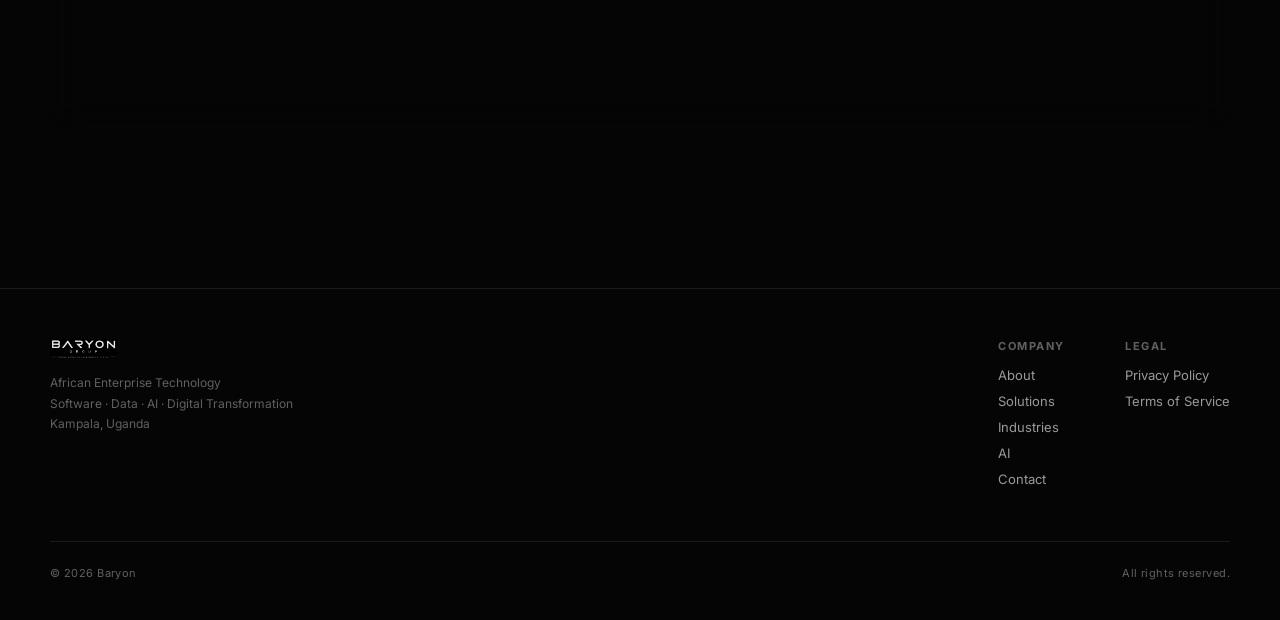
==== commit 77069c7e: "fit : for mobilr format" ====
--- a/index.html
+++ b/index.html
@@ -37,6 +37,7 @@
 </header>
 
 <nav class="mobile-menu">
+  <a href="index.html">Home</a>
   <a href="about.html">About</a>
   <a href="solutions.html">Solutions</a>
   <a href="industries.html">Industries</a>
@@ -314,14 +315,14 @@
       <div class="side glass reveal">
         <div class="flow-diagram">
           <svg viewBox="0 0 300 90">
-            <path id="pathOps" class="fline" d="M35,45 L265,45"/>
-            <rect class="fnode" x="5" y="30" width="60" height="30" rx="15"/>
-            <text class="flabel" x="35" y="49" text-anchor="middle">Operations</text>
-            <rect class="fnode" x="120" y="30" width="60" height="30" rx="15"/>
+            <path id="pathOps" class="fline" d="M42,45 L258,45"/>
+            <rect class="fnode" x="0" y="27" width="84" height="36" rx="18"/>
+            <text class="flabel" x="42" y="49" text-anchor="middle">Operations</text>
+            <rect class="fnode" x="108" y="27" width="84" height="36" rx="18"/>
             <text class="flabel" x="150" y="49" text-anchor="middle">Data</text>
-            <rect class="fnode" x="235" y="30" width="60" height="30" rx="15"/>
-            <text class="flabel" x="265" y="49" text-anchor="middle">Intelligence</text>
-            <circle class="packet" r="3" style="offset-path:path('M35,45 L265,45');"/>
+            <rect class="fnode" x="216" y="27" width="84" height="36" rx="18"/>
+            <text class="flabel" x="258" y="49" text-anchor="middle">Intelligence</text>
+            <circle class="packet" r="3" style="offset-path:path('M42,45 L258,45');"/>
           </svg>
         </div>
       </div>
@@ -331,14 +332,14 @@
       <div class="side glass reveal" style="order:2;">
         <div class="flow-diagram">
           <svg viewBox="0 0 300 90">
-            <path class="fline" d="M35,45 L265,45"/>
-            <rect class="fnode" x="5" y="30" width="60" height="30" rx="15"/>
-            <text class="flabel" x="35" y="49" text-anchor="middle">Predict</text>
-            <rect class="fnode" x="120" y="30" width="60" height="30" rx="15"/>
+            <path class="fline" d="M42,45 L258,45"/>
+            <rect class="fnode" x="0" y="27" width="84" height="36" rx="18"/>
+            <text class="flabel" x="42" y="49" text-anchor="middle">Predict</text>
+            <rect class="fnode" x="108" y="27" width="84" height="36" rx="18"/>
             <text class="flabel" x="150" y="49" text-anchor="middle">Automate</text>
-            <rect class="fnode" x="235" y="30" width="60" height="30" rx="15"/>
-            <text class="flabel" x="265" y="49" text-anchor="middle">Decide</text>
-            <circle class="packet" r="3" style="offset-path:path('M35,45 L265,45');"/>
+            <rect class="fnode" x="216" y="27" width="84" height="36" rx="18"/>
+            <text class="flabel" x="258" y="49" text-anchor="middle">Decide</text>
+            <circle class="packet" r="3" style="offset-path:path('M42,45 L258,45');"/>
           </svg>
         </div>
       </div>
@@ -360,14 +361,14 @@
       <div class="side glass reveal">
         <div class="flow-diagram">
           <svg viewBox="0 0 300 90">
-            <path class="fline" d="M35,45 L265,45"/>
-            <rect class="fnode" x="5" y="30" width="60" height="30" rx="15"/>
-            <text class="flabel" x="35" y="49" text-anchor="middle">Data</text>
-            <rect class="fnode" x="120" y="30" width="60" height="30" rx="15"/>
+            <path class="fline" d="M42,45 L258,45"/>
+            <rect class="fnode" x="0" y="27" width="84" height="36" rx="18"/>
+            <text class="flabel" x="42" y="49" text-anchor="middle">Data</text>
+            <rect class="fnode" x="108" y="27" width="84" height="36" rx="18"/>
             <text class="flabel" x="150" y="49" text-anchor="middle">Intelligence</text>
-            <rect class="fnode" x="235" y="30" width="60" height="30" rx="15"/>
-            <text class="flabel" x="265" y="49" text-anchor="middle">Decisions</text>
-            <circle class="packet" r="3" style="offset-path:path('M35,45 L265,45');"/>
+            <rect class="fnode" x="216" y="27" width="84" height="36" rx="18"/>
+            <text class="flabel" x="258" y="49" text-anchor="middle">Decisions</text>
+            <circle class="packet" r="3" style="offset-path:path('M42,45 L258,45');"/>
           </svg>
         </div>
       </div>
--- a/styles.css
+++ b/styles.css
@@ -136,7 +136,7 @@
 .textlink:hover{color:var(--white);border-color:var(--white);}
 
 /* ---------- hero ---------- */
-.hero{min-height:100svh;min-height:100vh;display:flex;align-items:center;padding-top:140px;padding-bottom:80px;}
+.hero{min-height:100vh;min-height:100svh;display:flex;align-items:center;padding-top:140px;padding-bottom:80px;}
 .hero .inner{display:grid;grid-template-columns:1.15fr 0.85fr;gap:40px;align-items:center;}
 .hero-tag{opacity:0;transform:translateY(16px);animation:fadeUp 0.9s cubic-bezier(.16,1,.3,1) 1.3s forwards;}
 .hero h1{font-size:clamp(2.4rem,6vw,4.4rem);line-height:1.05;
@@ -417,7 +417,7 @@
 }
 
 /* ---------- 404 page ---------- */
-.nf{min-height:100svh;min-height:100vh;display:flex;align-items:center;justify-content:center;text-align:center;padding:140px 24px 80px;}
+.nf{min-height:100vh;min-height:100svh;display:flex;align-items:center;justify-content:center;text-align:center;padding:140px 24px 80px;}
 .nf .inner{display:flex;flex-direction:column;align-items:center;}
 .nf-orb{position:relative;width:260px;height:260px;display:flex;align-items:center;justify-content:center;margin-bottom:34px;}
 .nf-orb .ring-1{width:260px;height:260px;}
@@ -535,3 +535,85 @@
   .pager a.next{text-align:left;}
   .pager a.empty{display:none;}
 }
+
+
+/* =====================================================================
+   MOBILE REFINEMENTS (Android / iOS) — loaded last so they win
+   ===================================================================== */
+html{-webkit-text-size-adjust:100%;text-size-adjust:100%;overflow-x:hidden;}
+body{padding-left:env(safe-area-inset-left,0px);padding-right:env(safe-area-inset-right,0px);}
+h1,h2,h3,h4{overflow-wrap:break-word;}
+.field{overflow:hidden;}
+.flow-diagram .flabel{font-size:11px;}
+/* browsers without CSS motion-path: hide the travelling dot instead of parking it in a corner */
+@supports not (offset-path: path('M0,0 L1,1')){ .flow-diagram .packet{display:none;} }
+/* touch screens: no "stuck" hover lifts */
+@media (hover:none){
+  .btn:hover,.partner-card:hover,.pager a:hover,.card:hover,.wwd-card:hover{transform:none;box-shadow:none;}
+}
+
+/* ---- tablets ---- */
+@media(min-width:601px) and (max-width:900px){
+  .partner-grid{grid-template-columns:repeat(2,1fr);}
+}
+
+/* ---- phones & small tablets ---- */
+@media(max-width:780px){
+  header.nav{left:max(14px,env(safe-area-inset-left,0px));right:max(14px,env(safe-area-inset-right,0px));top:calc(14px + env(safe-area-inset-top,0px));padding:10px 12px 10px 18px;border-radius:20px;}
+  .grain{display:none;}                                   /* full-screen blend layer is costly on phones */
+  .field .glow{filter:none;}
+  .glow-a{width:520px;height:520px;top:-180px;left:-180px;}
+  .glow-b{width:440px;height:440px;bottom:-140px;right:-160px;}
+  .glass{-webkit-backdrop-filter:blur(10px);backdrop-filter:blur(10px);}
+  header.nav.glass{-webkit-backdrop-filter:blur(16px);backdrop-filter:blur(16px);}
+  .mobile-menu{overflow-y:auto;}
+}
+@media(max-width:780px) and (max-height:520px){
+  .mobile-menu{gap:14px;justify-content:flex-start;padding-top:88px;padding-bottom:30px;}
+  .mobile-menu a{font-size:1.25rem;}
+}
+
+@media(max-width:600px){
+  html{scroll-padding-top:calc(76px + env(safe-area-inset-top,0px));}
+
+  /* type scale */
+  .hero h1{font-size:clamp(2.05rem,10.4vw,2.6rem);}
+  .hero-copy{font-size:1rem;margin-top:20px;}
+  .page-hero h1{font-size:clamp(1.85rem,9vw,2.4rem);}
+  .page-hero .lead{font-size:1rem;}
+  .section-head{margin-bottom:28px;align-items:flex-start;gap:12px;}
+  .section-head h2{font-size:1.75rem;}
+  .section-head p{max-width:100%;}
+  .mv-card p{font-size:1.05rem;}
+  .about-body p,.two-col p{font-size:14.5px;}
+  .product-row h3{font-size:1.5rem;}
+  .tags{gap:7px;} .tags span{padding:6px 11px;font-size:11px;}
+
+  /* spacing & cards */
+  .ind-cell,.why-cell{min-height:0;padding:26px 22px;}
+  .ind-detail .glass{padding:26px 22px;}
+  .wwd-card{padding:26px 20px;}
+  .card{min-height:0;}
+  .platform .panel,.vision .panel{padding:38px 20px;}
+  .converge svg{width:190px;}
+  .cta-band{margin:64px 20px 80px;}
+  .cta-band .btn,.partnerships .btn{width:100%;text-align:center;}
+  .partnerships .panel{gap:26px;}
+  .contact .meta{flex-direction:column;gap:16px;align-items:center;}
+  .item-row h3{font-size:1.02rem;}
+  .fit-panel .flow-diagram{max-width:100%;}
+  footer .f-links{width:100%;gap:44px;}
+  footer .bottom{flex-direction:column;gap:6px;}
+
+  /* ---- Partners section (mobile) ---- */
+  .partners{padding:0 20px 80px;}
+  .partner-grid{grid-template-columns:1fr;gap:14px;max-width:none;}
+  .partner-card{min-height:0;padding:28px 20px 24px;border-radius:20px;}
+  .partner-card .logo-wrap{padding:0 0 18px;}
+  .partner-card .logo-wrap img{width:min(78%,260px);height:auto;max-height:none;}
+  .partner-card .p-name{font-size:1.05rem;}
+  .partner-card.cta{padding:24px 20px;gap:10px;}
+  .partner-card.cta p{max-width:none;}
+}
+
+@media(max-width:340px){ .nav-cta{display:none;} }
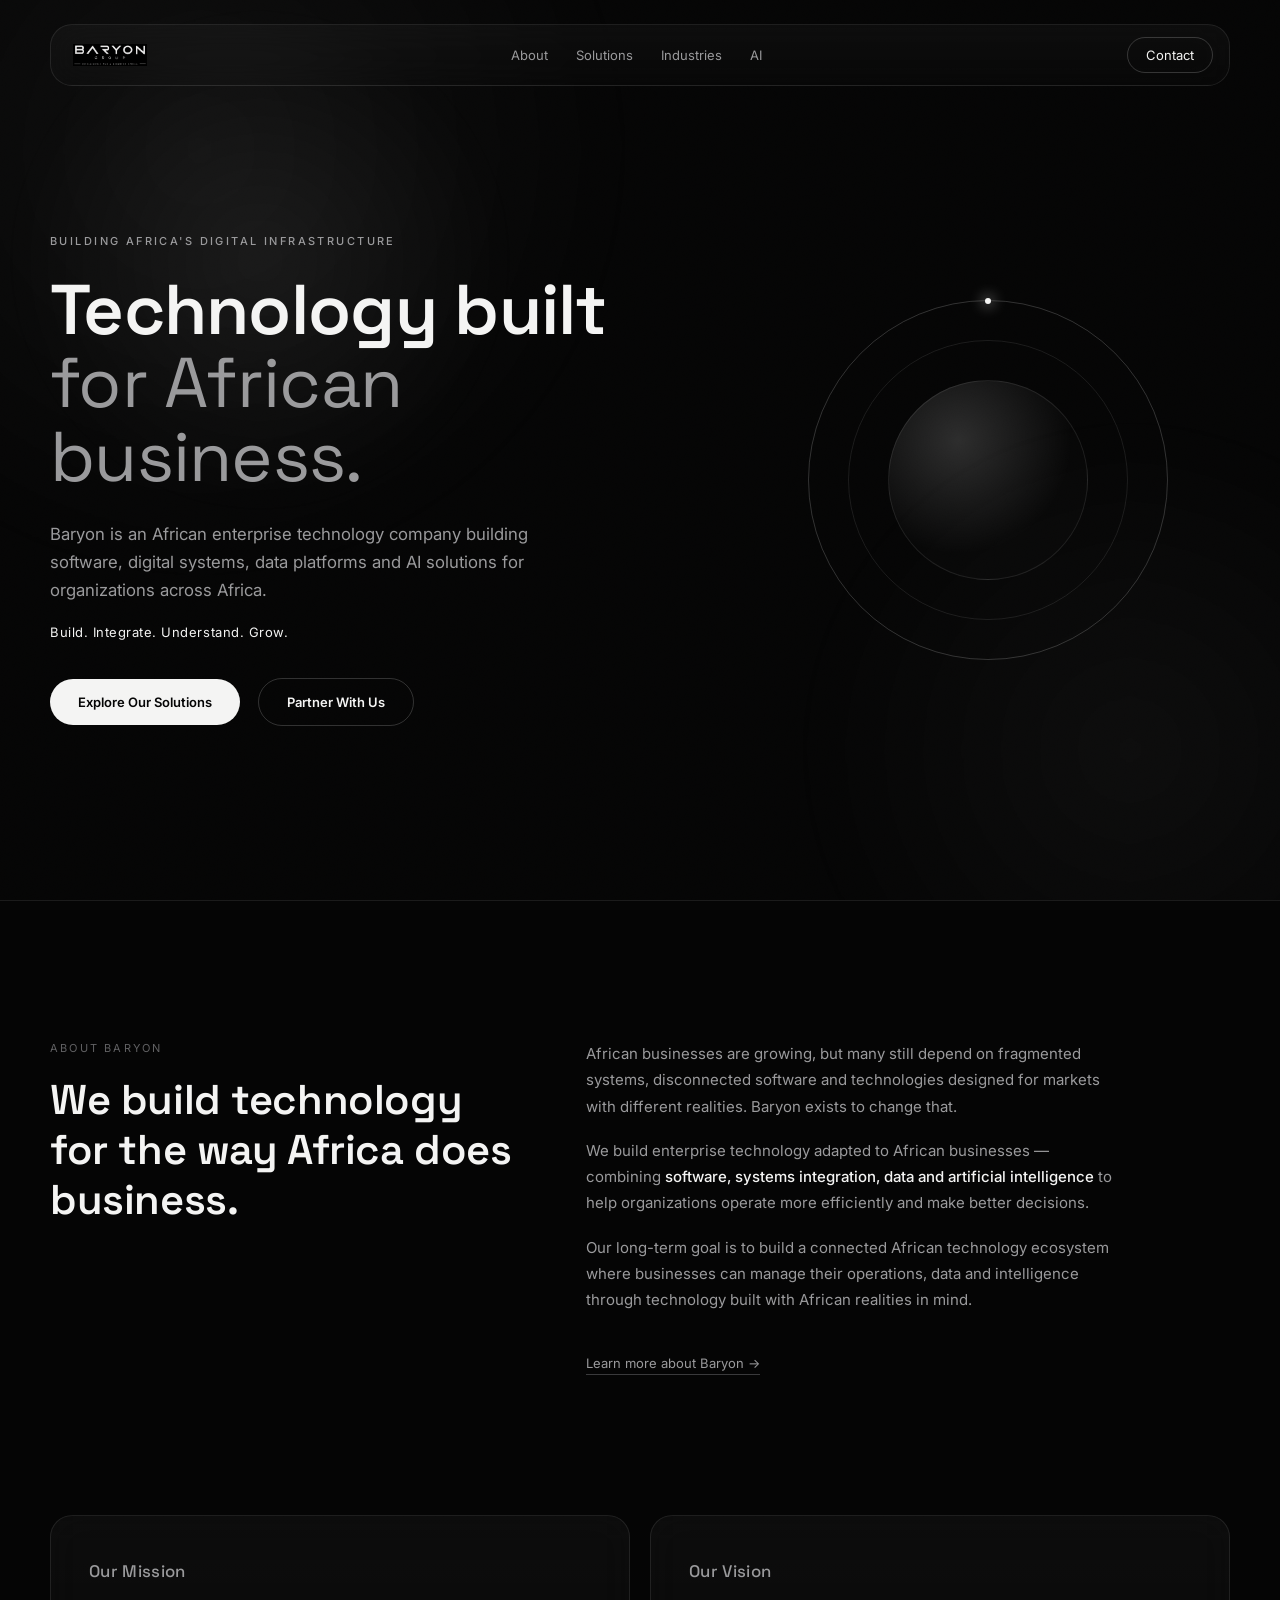
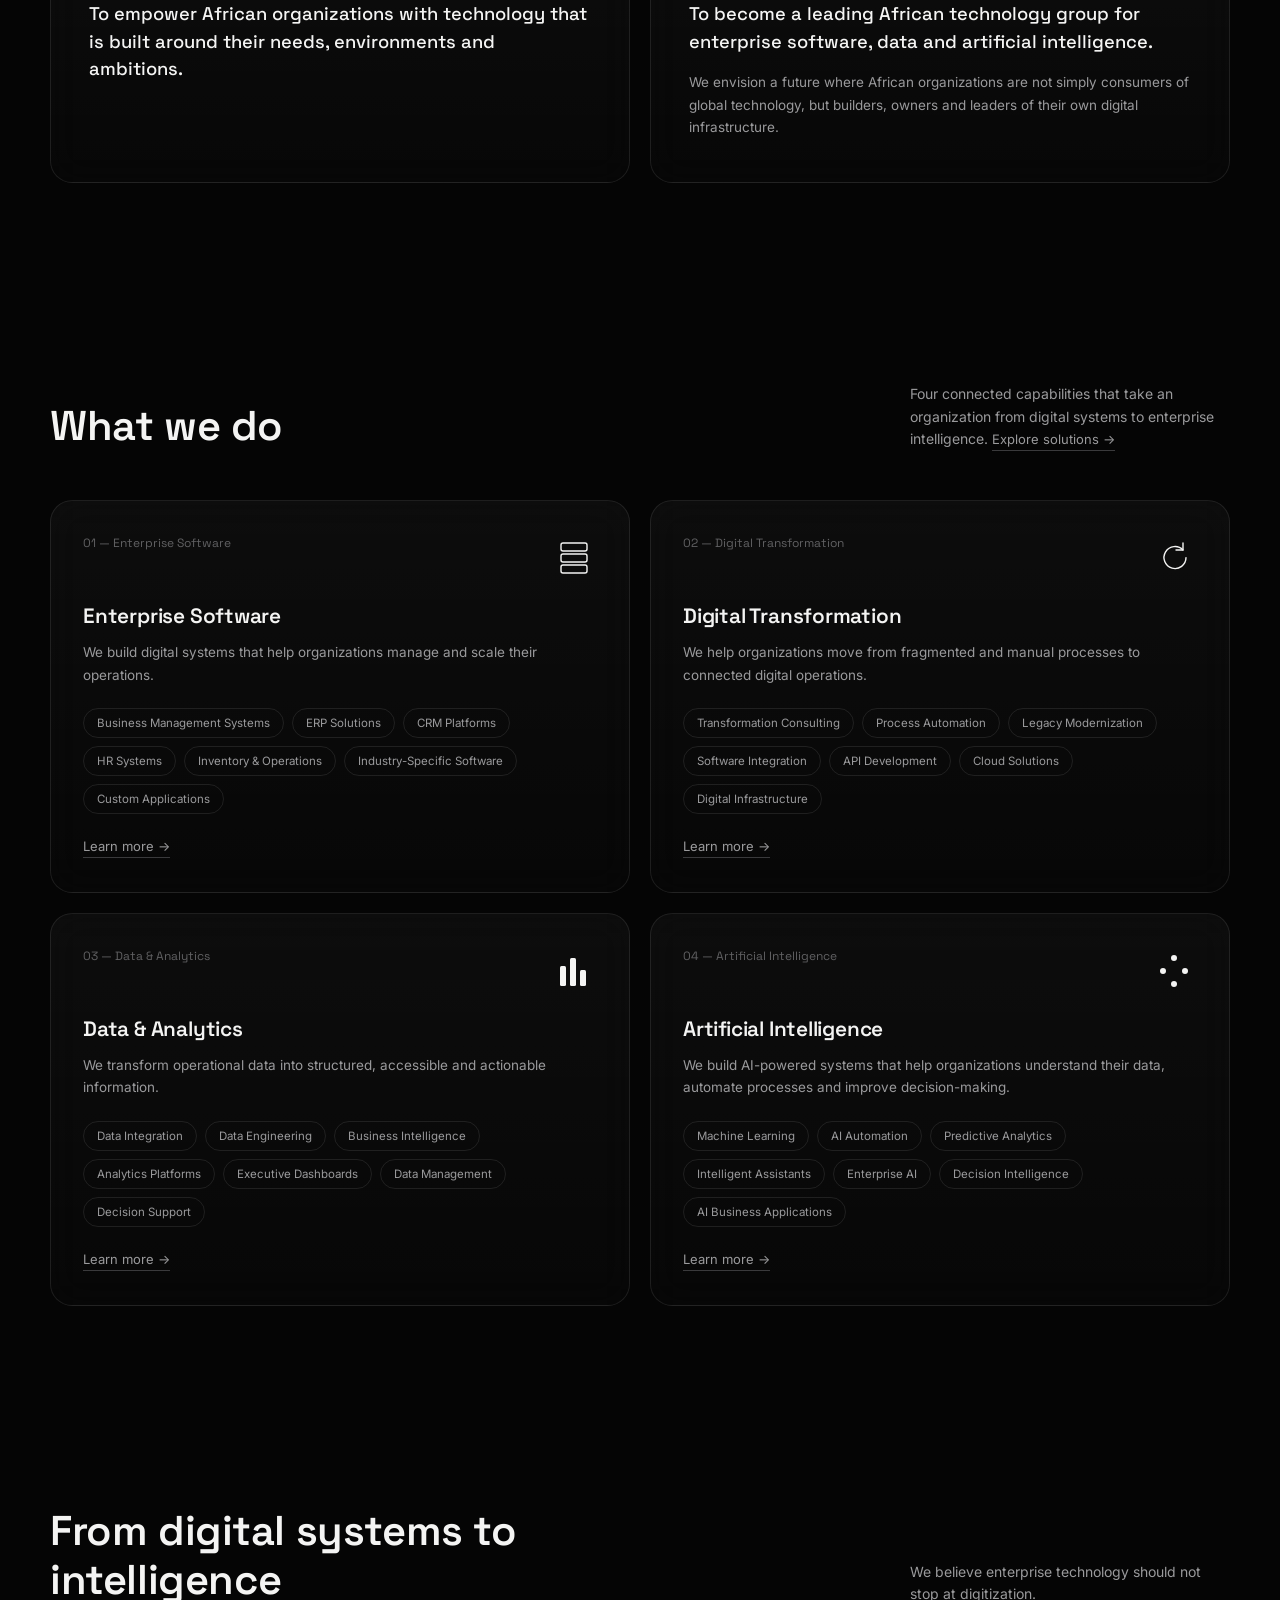
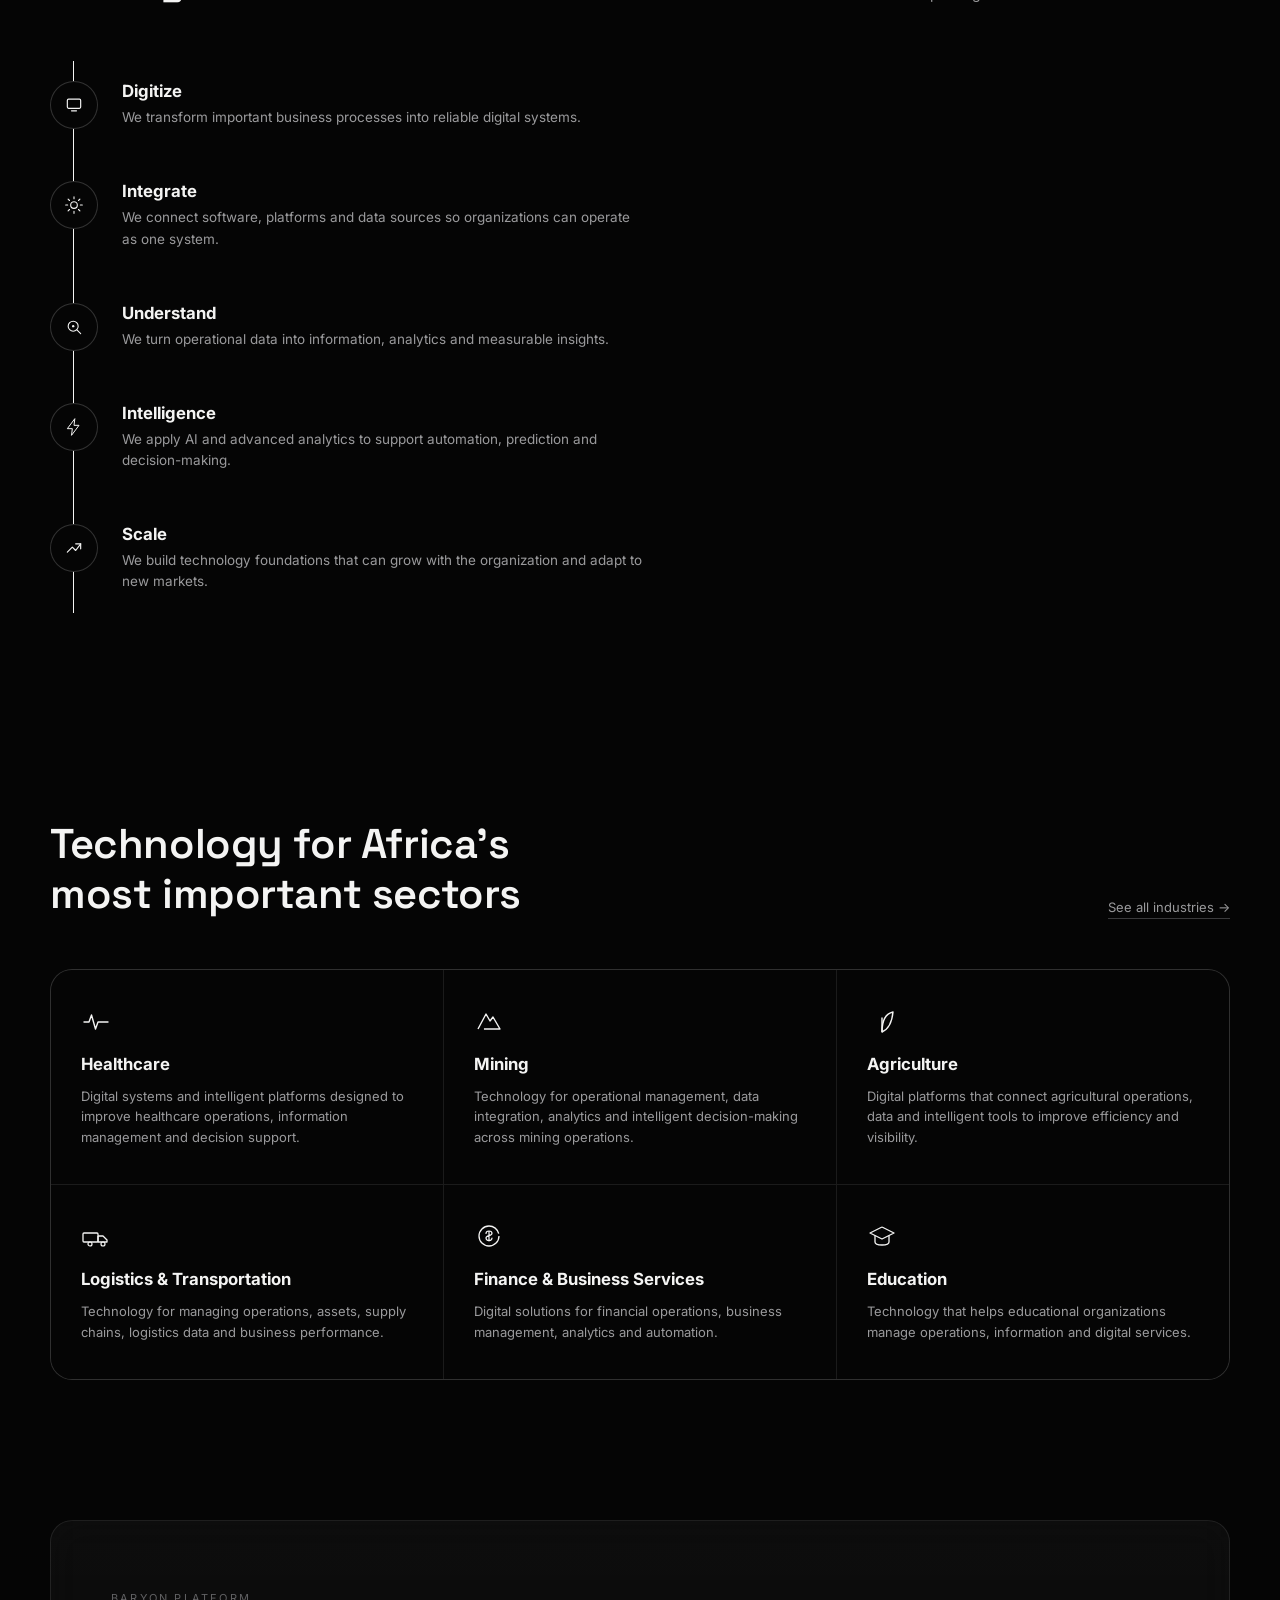
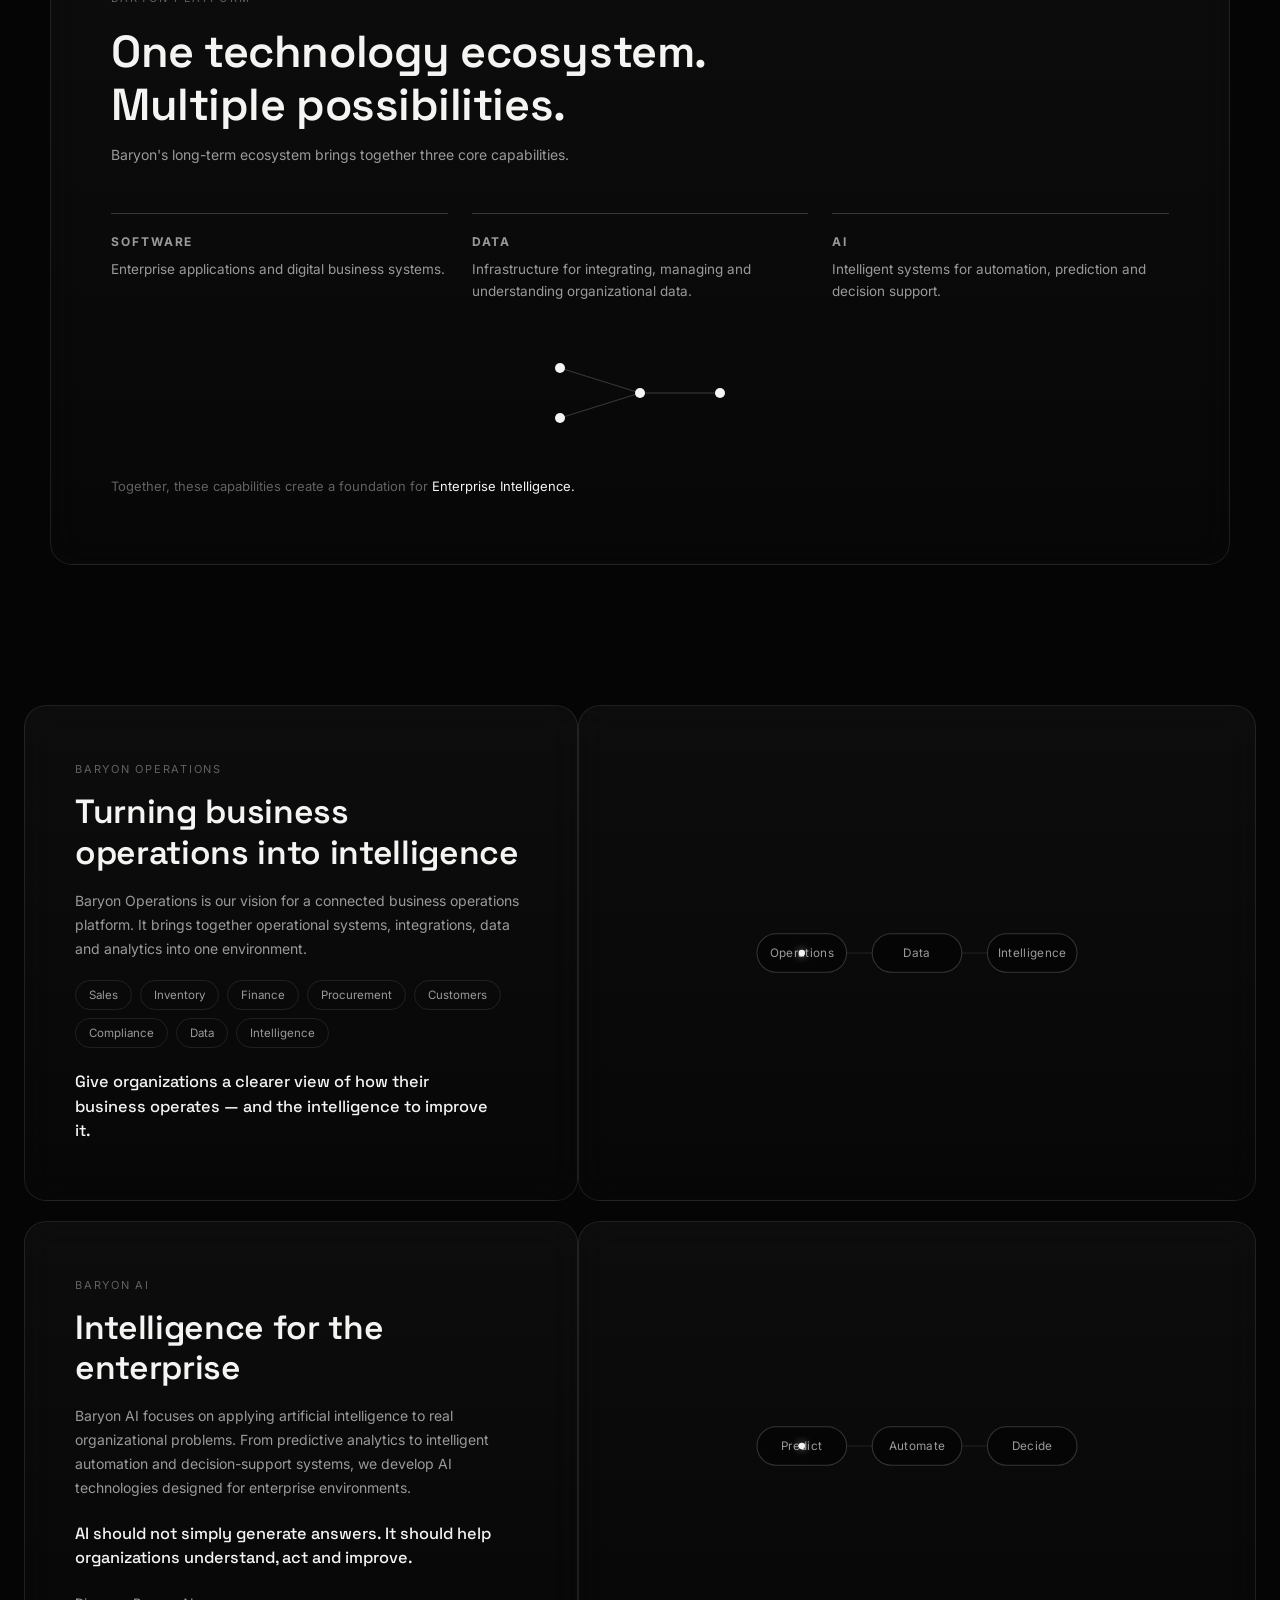
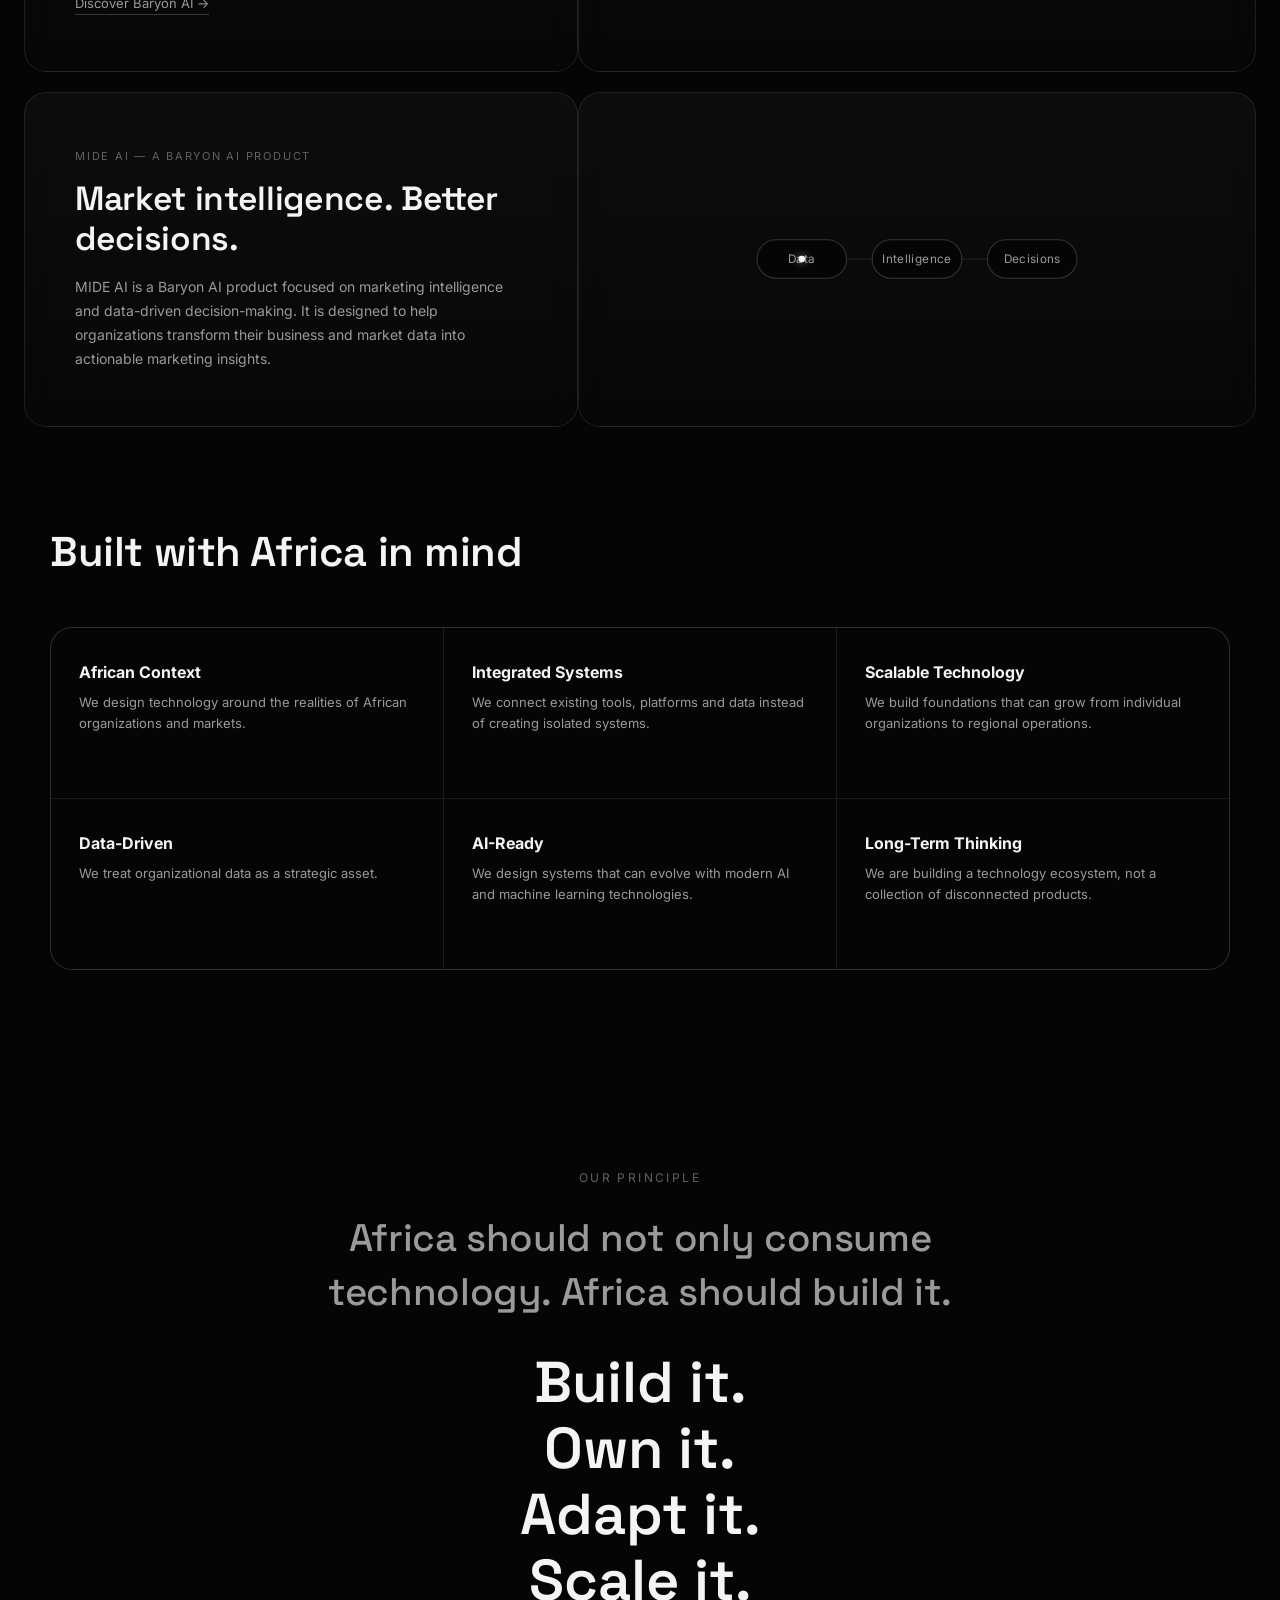
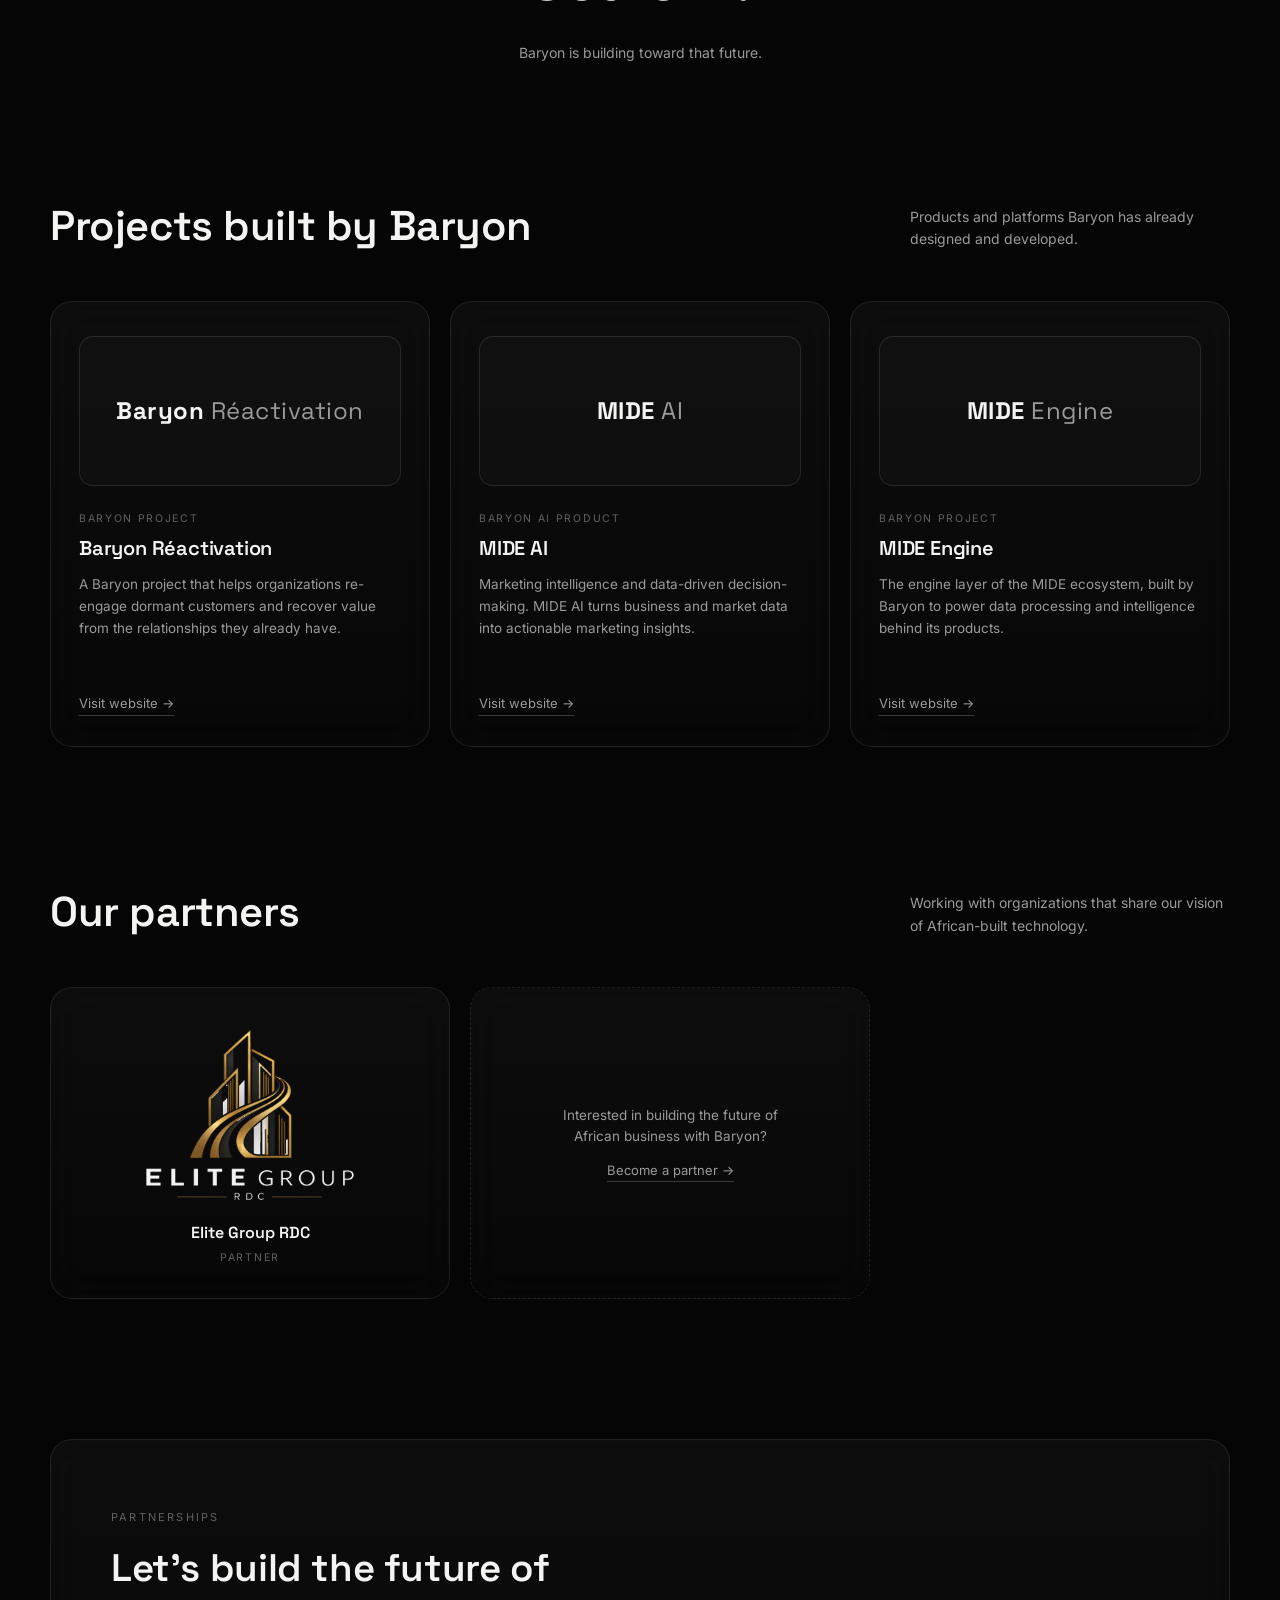
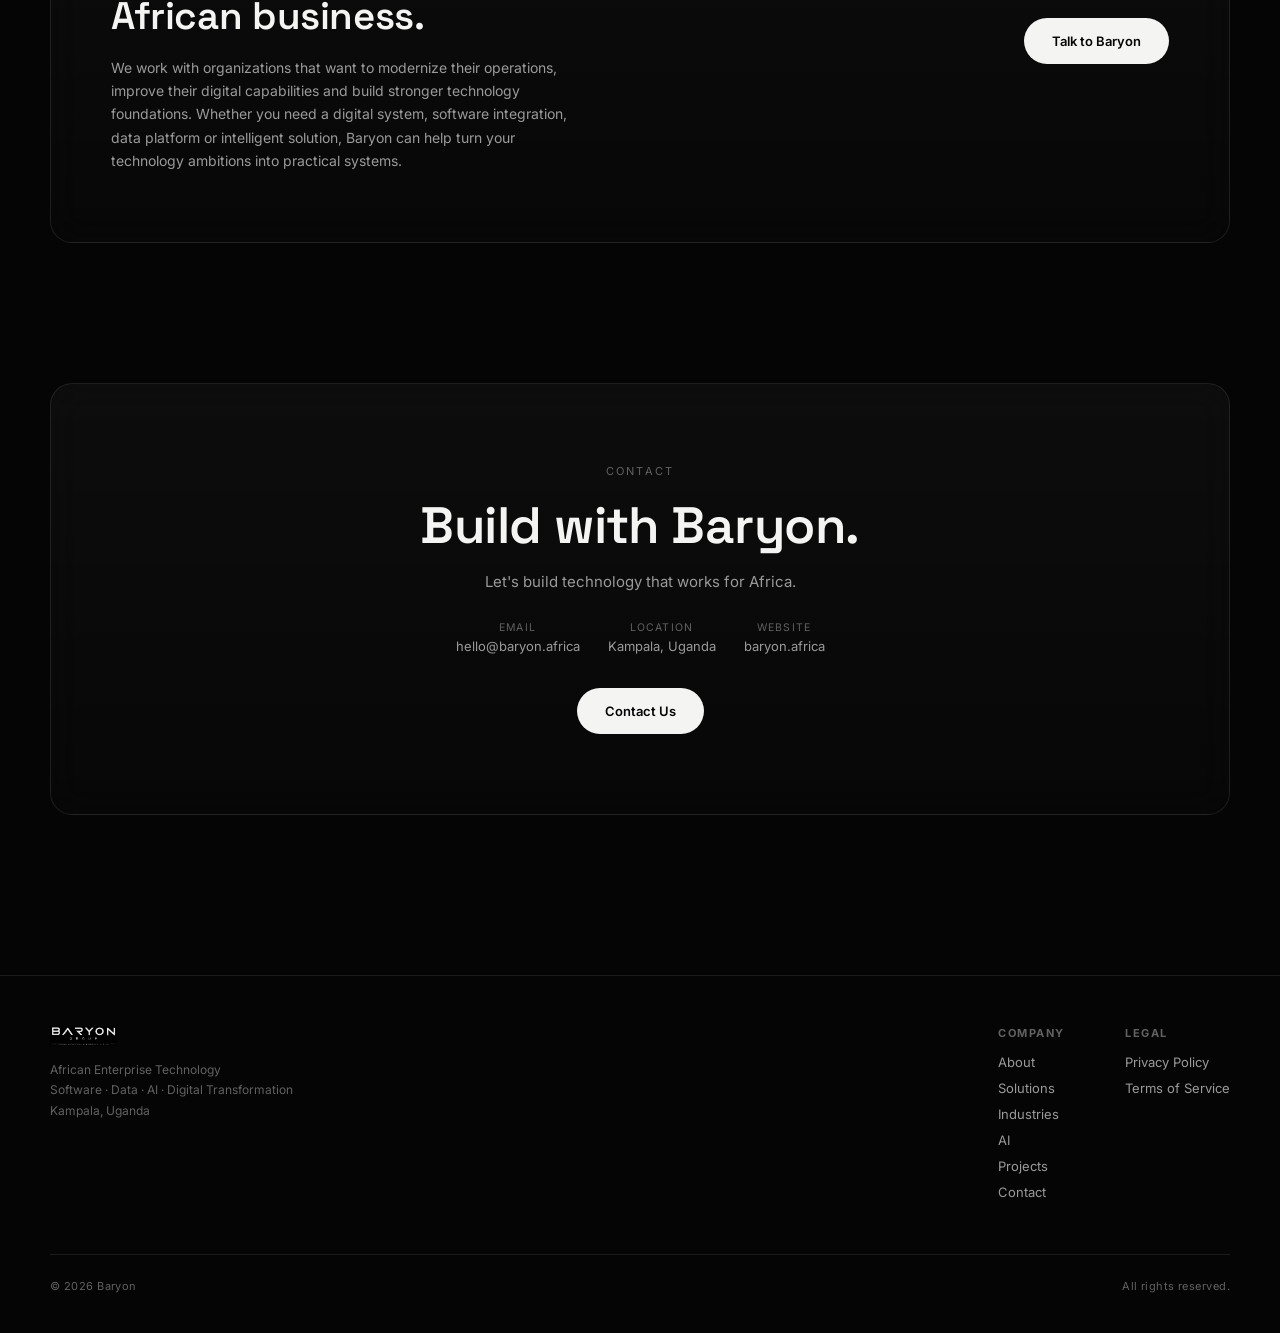
==== commit c1dfb19b: "Add Projects section (Baryon Réactivation, MIDE AI, MIDE Engine) Co-Authored-By: Claude Sonnet 5.5 <" ====
--- a/index.html
+++ b/index.html
@@ -403,6 +403,52 @@
     <p class="principle-foot">Baryon is building toward that future.</p>
   </section>
 
+  <section id="projects" class="projects">
+    <div class="inner">
+      <div class="section-head reveal">
+        <h2>Projects built by Baryon</h2>
+        <p>Products and platforms Baryon has already designed and developed.</p>
+      </div>
+      <div class="project-grid stagger">
+
+        <!-- To finish: set each href to the project's real website, and drop the logo file in assets/projects/ (same file name as below). Until then the card shows a text wordmark. -->
+        <article class="project-card glass reveal">
+          <div class="proj-logo">
+            <img src="assets/projects/baryon-reactivation.png" alt="Baryon Réactivation logo" loading="lazy" onerror="this.remove()">
+            <span class="wordmark">Baryon <em>Réactivation</em></span>
+          </div>
+          <div class="p-tag">BARYON PROJECT</div>
+          <h3>Baryon Réactivation</h3>
+          <p>A Baryon project that helps organizations re-engage dormant customers and recover value from the relationships they already have.</p>
+          <a class="textlink more-link" href="#projects" target="_blank" rel="noopener">Visit website →</a>
+        </article>
+
+        <article class="project-card glass reveal">
+          <div class="proj-logo">
+            <img src="assets/projects/mide-ai.png" alt="MIDE AI logo" loading="lazy" onerror="this.remove()">
+            <span class="wordmark">MIDE <em>AI</em></span>
+          </div>
+          <div class="p-tag">BARYON AI PRODUCT</div>
+          <h3>MIDE AI</h3>
+          <p>Marketing intelligence and data-driven decision-making. MIDE AI turns business and market data into actionable marketing insights.</p>
+          <a class="textlink more-link" href="#projects" target="_blank" rel="noopener">Visit website →</a>
+        </article>
+
+        <article class="project-card glass reveal">
+          <div class="proj-logo">
+            <img src="assets/projects/mide-engine.png" alt="MIDE Engine logo" loading="lazy" onerror="this.remove()">
+            <span class="wordmark">MIDE <em>Engine</em></span>
+          </div>
+          <div class="p-tag">BARYON PROJECT</div>
+          <h3>MIDE Engine</h3>
+          <p>The engine layer of the MIDE ecosystem, built by Baryon to power data processing and intelligence behind its products.</p>
+          <a class="textlink more-link" href="#projects" target="_blank" rel="noopener">Visit website →</a>
+        </article>
+
+      </div>
+    </div>
+  </section>
+
   <section id="partners" class="partners">
     <div class="inner">
       <div class="section-head reveal">
@@ -464,6 +510,7 @@
         <a href="solutions.html">Solutions</a>
         <a href="industries.html">Industries</a>
         <a href="ai.html">AI</a>
+        <a href="index.html#projects">Projects</a>
         <a href="contact.html">Contact</a>
       </div>
       <div class="f-col">
--- a/styles.css
+++ b/styles.css
@@ -617,3 +617,20 @@
 }
 
 @media(max-width:340px){ .nav-cta{display:none;} }
+
+/* ---------- projects ---------- */
+.projects{padding:0 24px 140px;}
+.project-grid{display:grid;grid-template-columns:repeat(3,1fr);gap:20px;}
+.project-card{padding:34px 28px 30px;display:flex;flex-direction:column;align-items:flex-start;text-align:left;transition:transform 0.5s cubic-bezier(.16,1,.3,1),border-color 0.5s ease;}
+.project-card:hover{transform:translateY(-6px);border-color:var(--border-strong);}
+.proj-logo{width:100%;height:150px;display:flex;align-items:center;justify-content:center;border:1px solid var(--border);border-radius:14px;background:rgba(255,255,255,0.02);margin-bottom:26px;padding:18px;}
+.proj-logo img{max-height:100%;max-width:100%;width:auto;object-fit:contain;}
+.proj-logo .wordmark{font-family:'Space Grotesk',sans-serif;font-size:1.5rem;font-weight:700;letter-spacing:0.02em;color:var(--white);text-align:center;}
+.proj-logo .wordmark em{font-style:normal;font-weight:400;color:var(--gray-1);}
+.proj-logo:has(img) .wordmark{display:none;}
+.project-card .p-tag{font-size:10.5px;letter-spacing:0.16em;color:var(--gray-2);margin-bottom:10px;}
+.project-card h3{font-size:1.25rem;margin-bottom:12px;}
+.project-card p{font-size:13.5px;color:var(--gray-1);line-height:1.65;margin-bottom:22px;flex:1;}
+@media(max-width:900px){ .projects{padding:0 20px 90px;} .project-grid{grid-template-columns:1fr;gap:14px;} .project-card{padding:28px 22px 24px;border-radius:20px;} .proj-logo{height:130px;} }
+@media(min-width:601px) and (max-width:900px){ .project-grid{grid-template-columns:repeat(2,1fr);} }
+.project-card .textlink{min-height:0;display:inline-block;padding:10px 0 4px;}
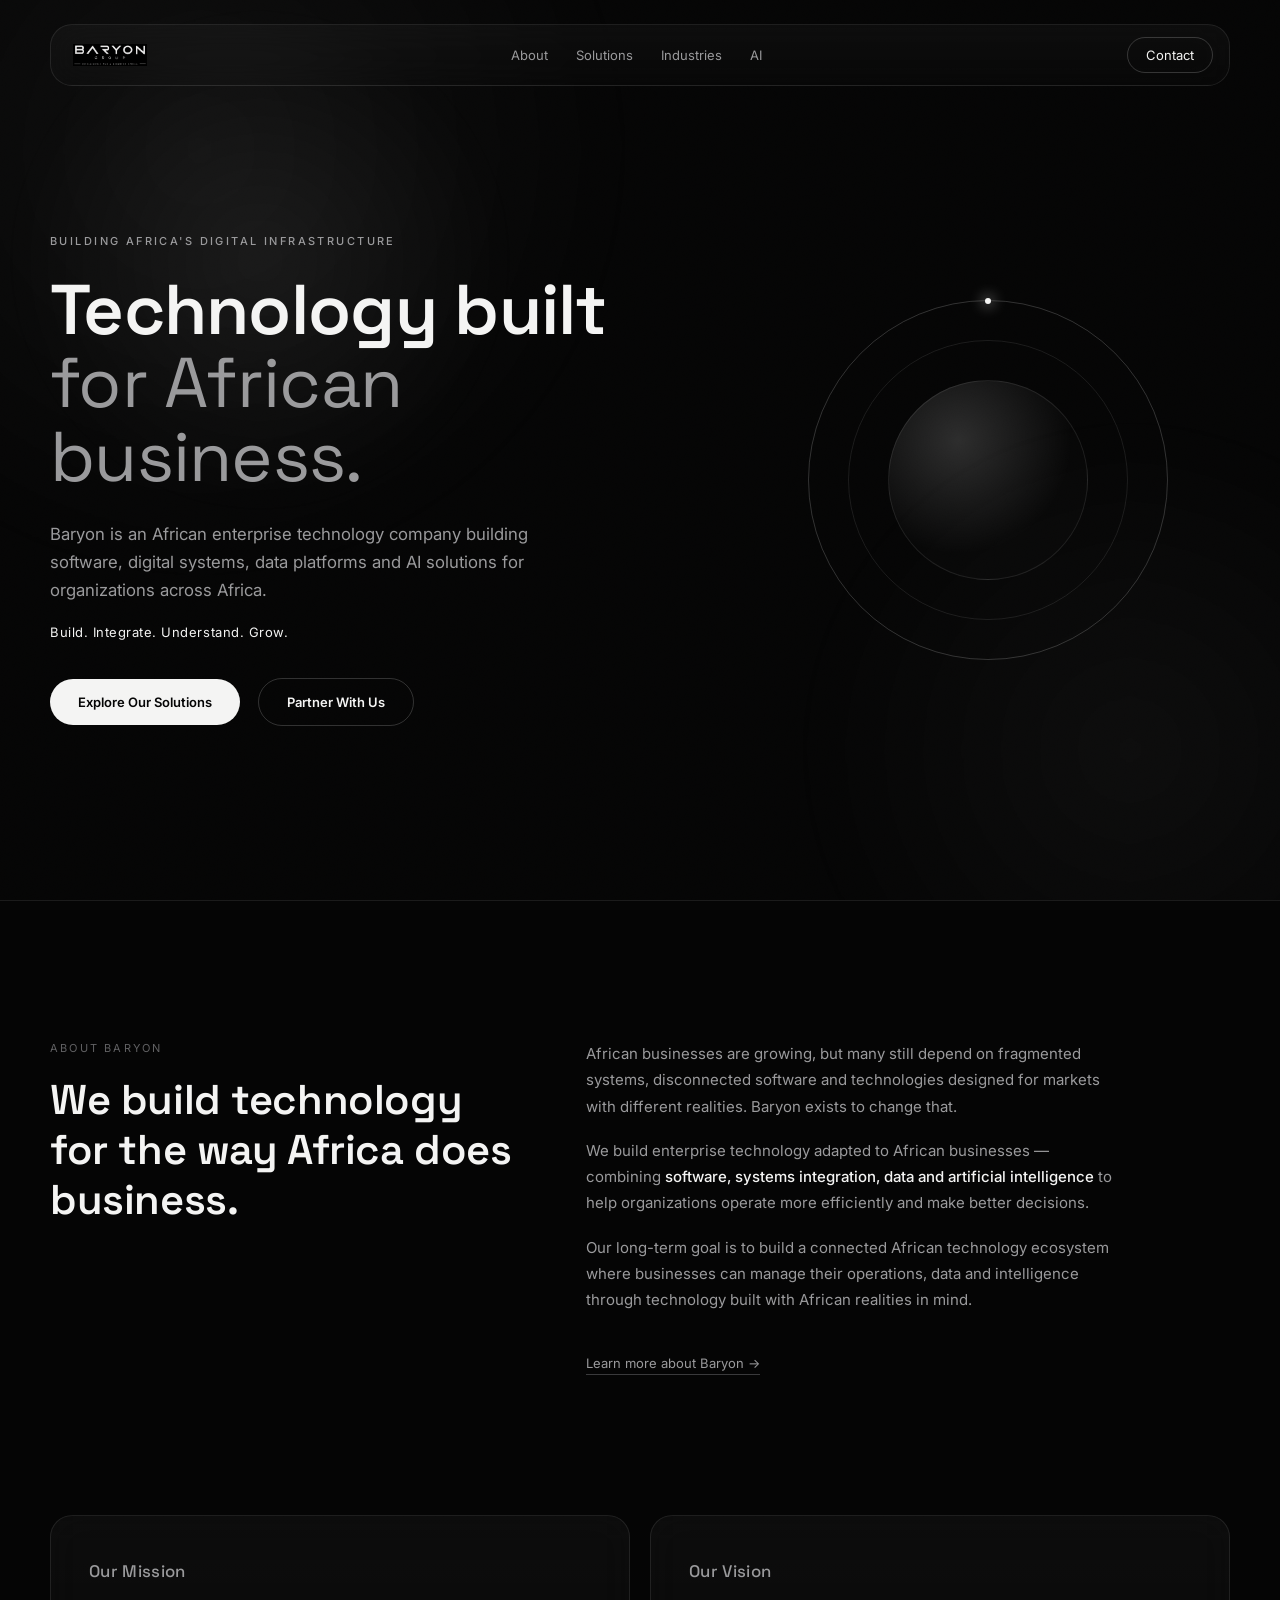
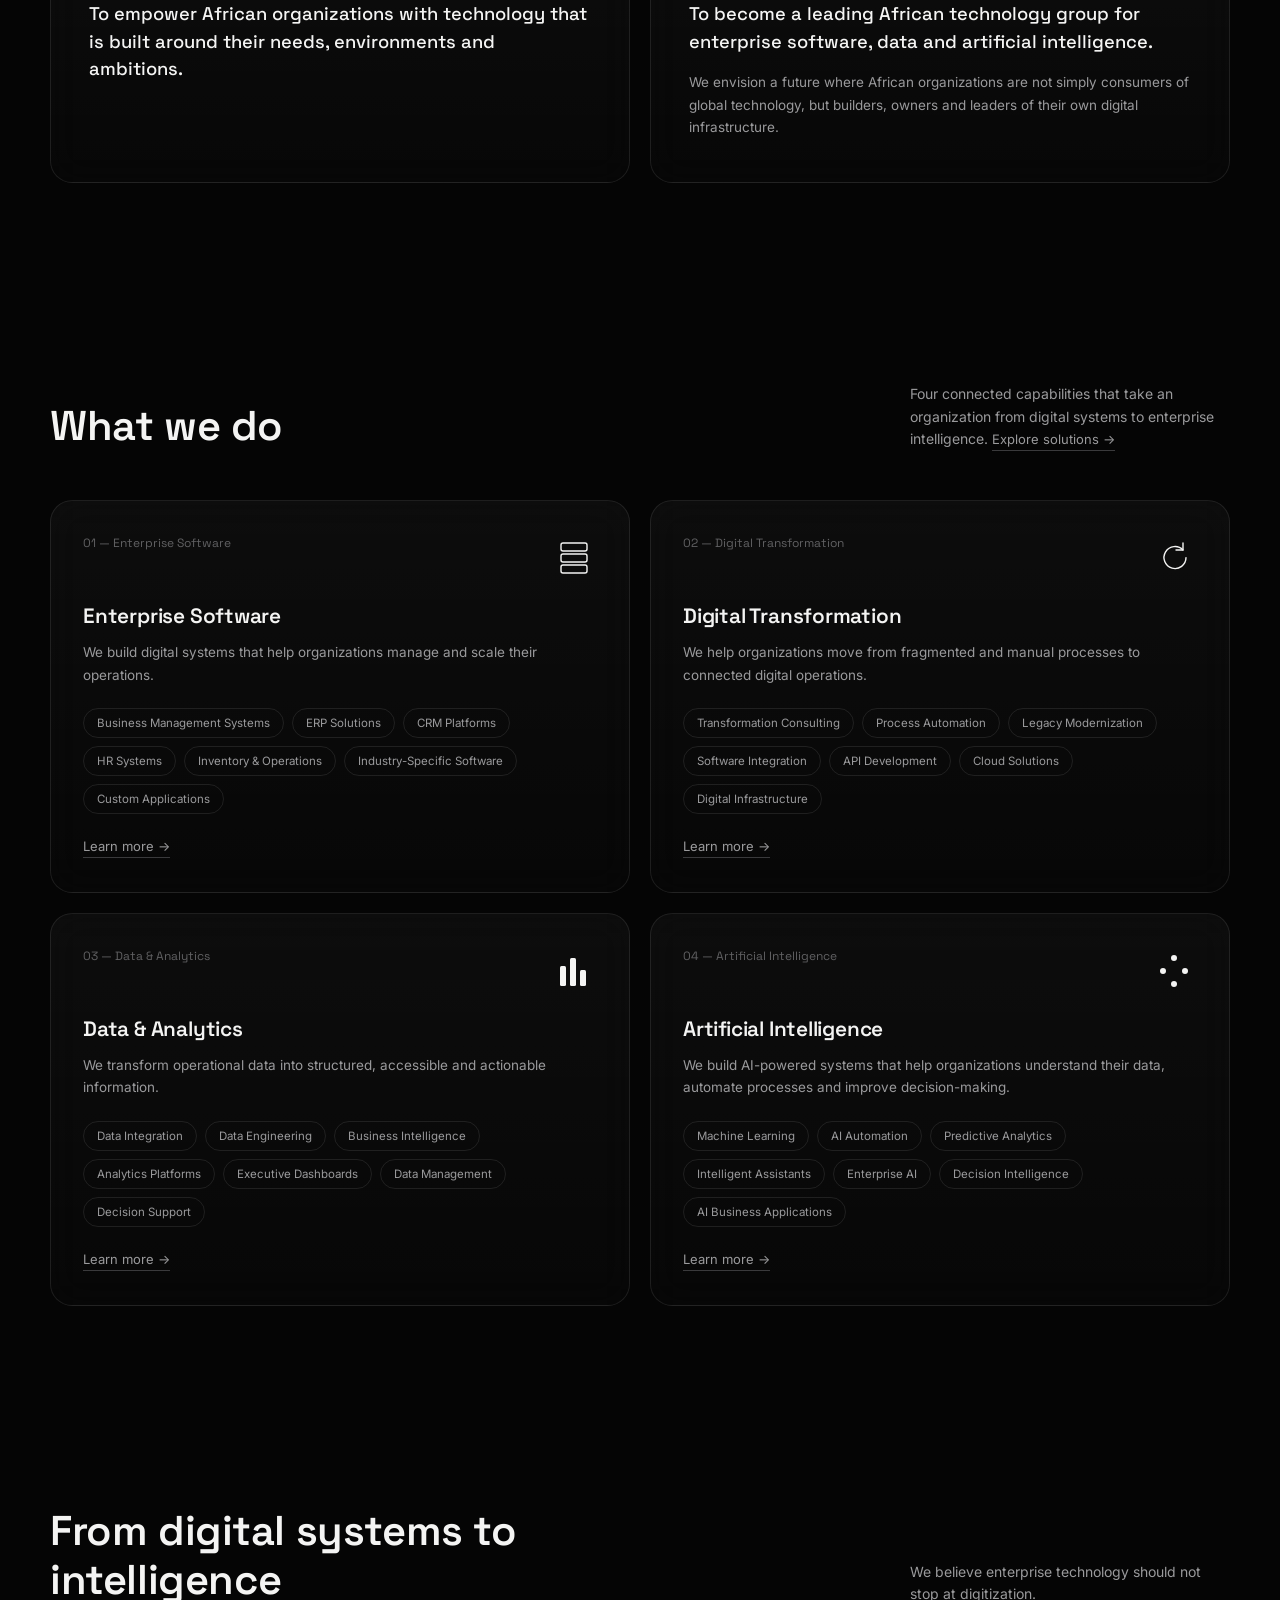
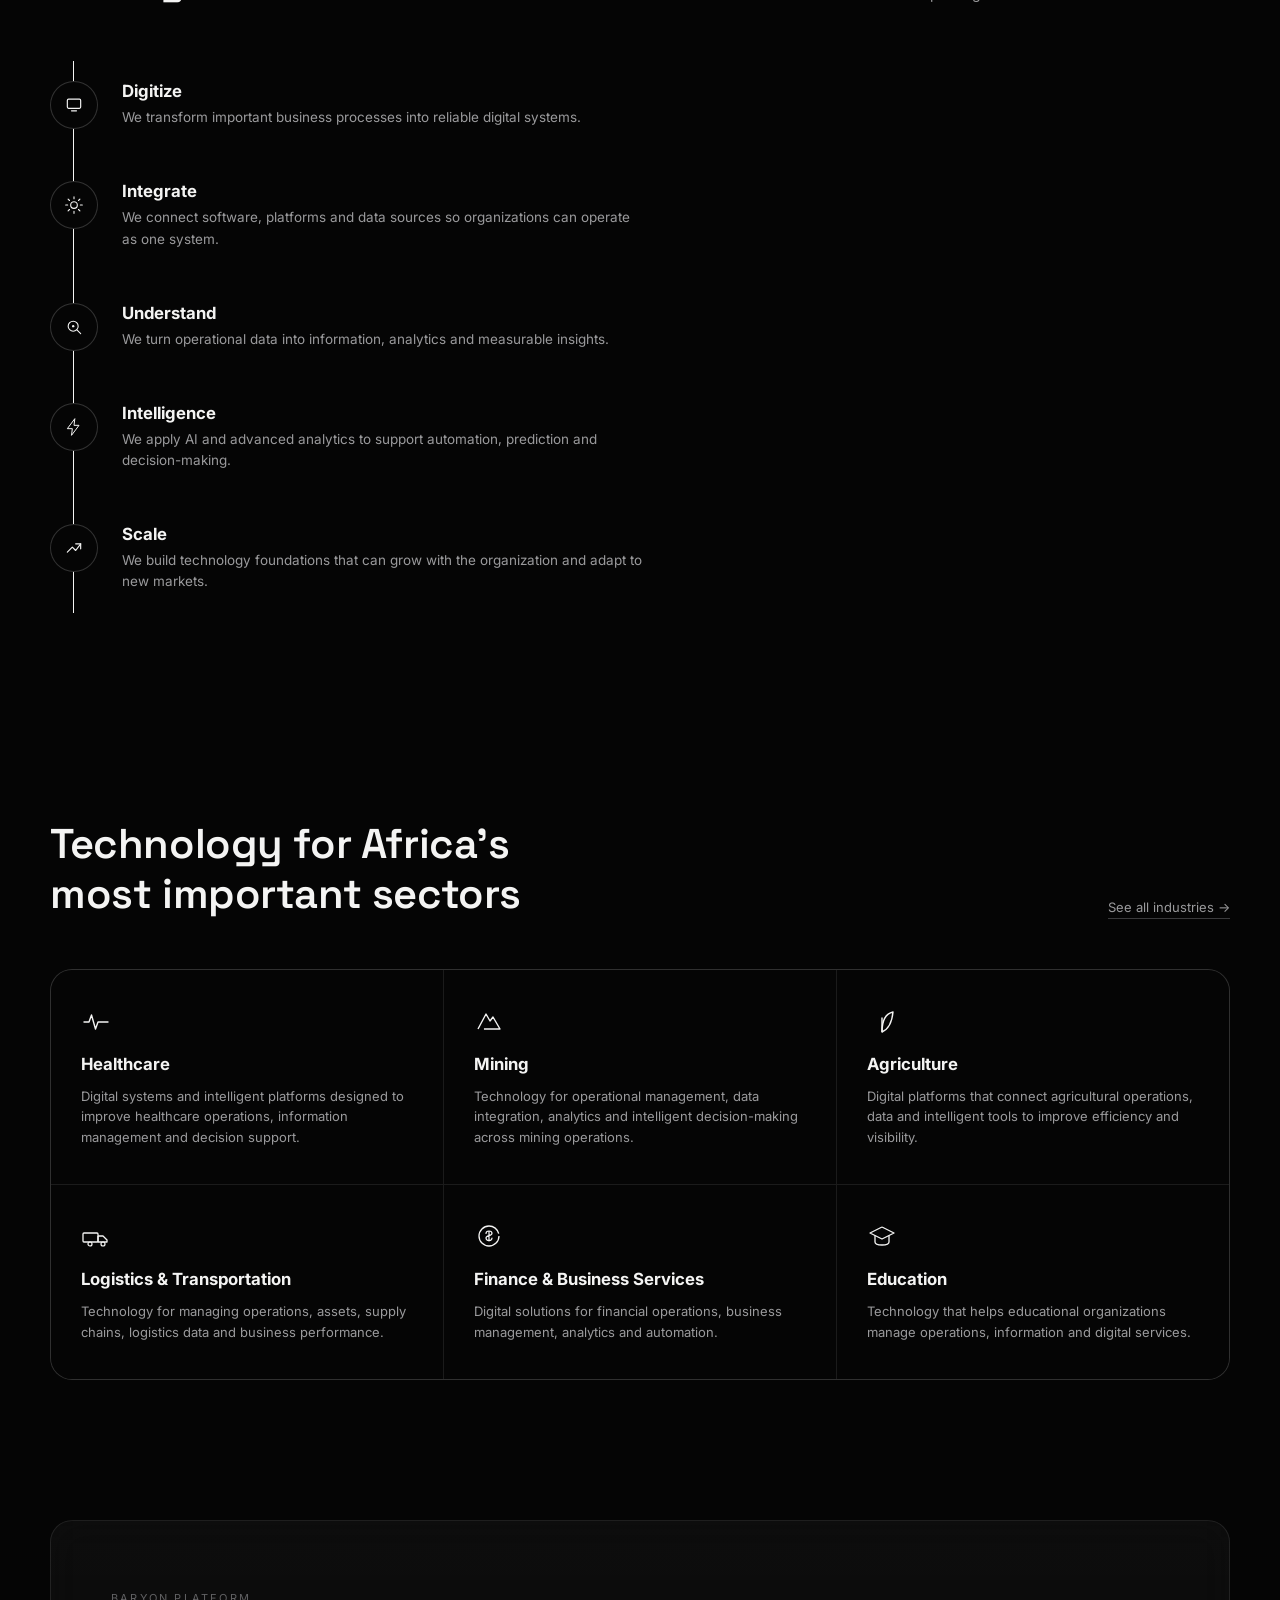
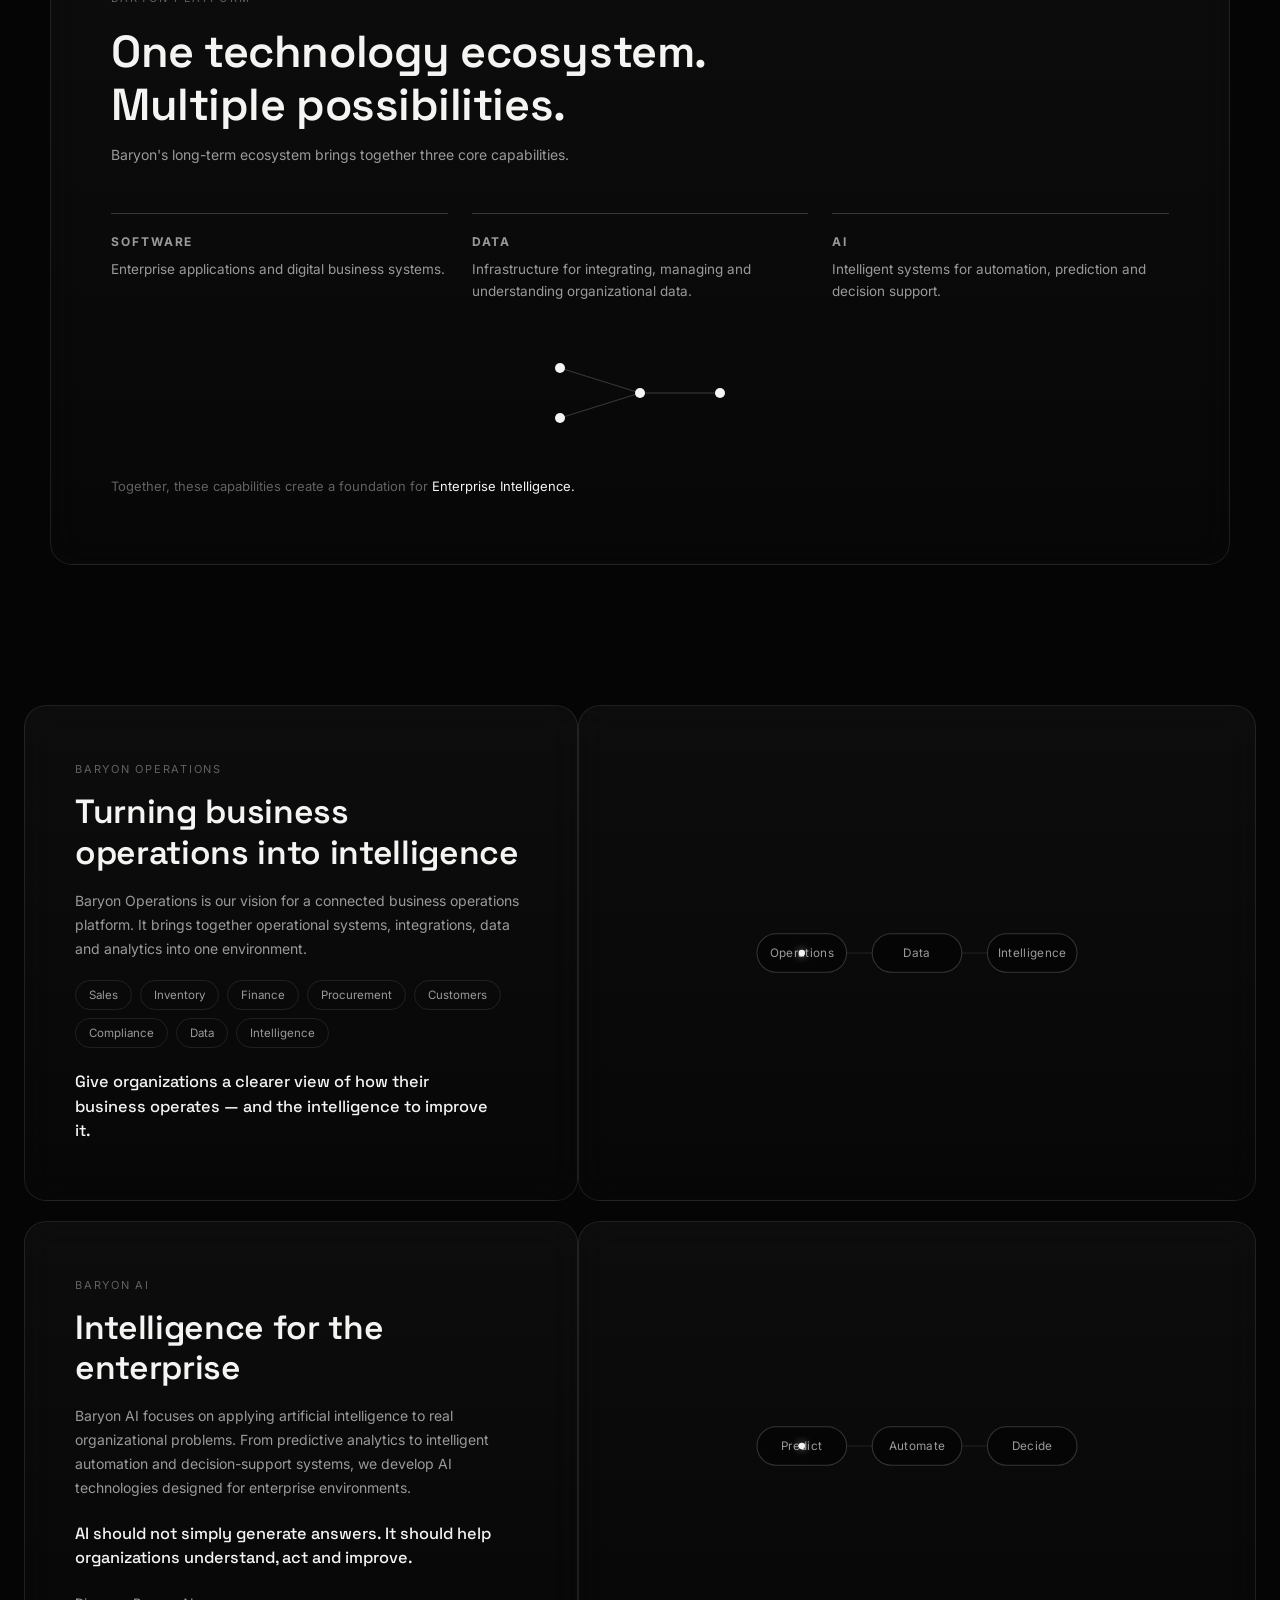
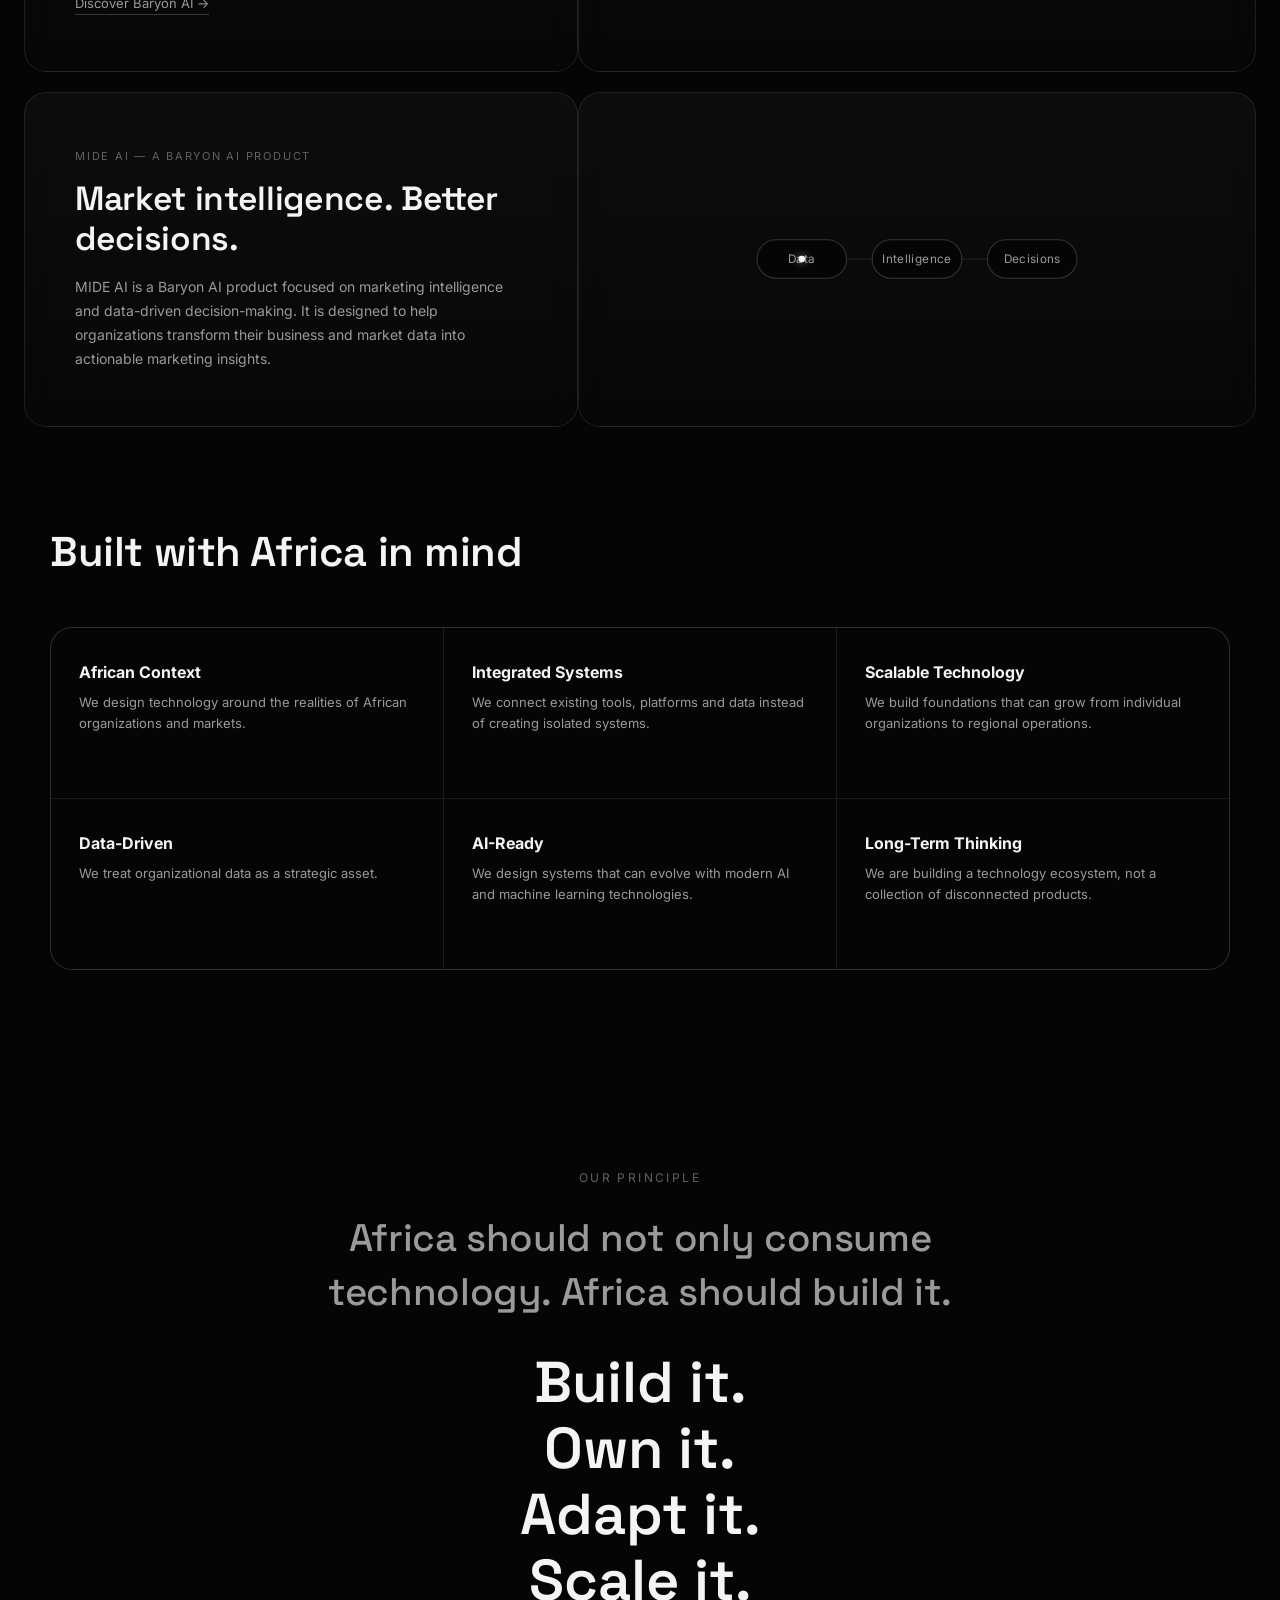
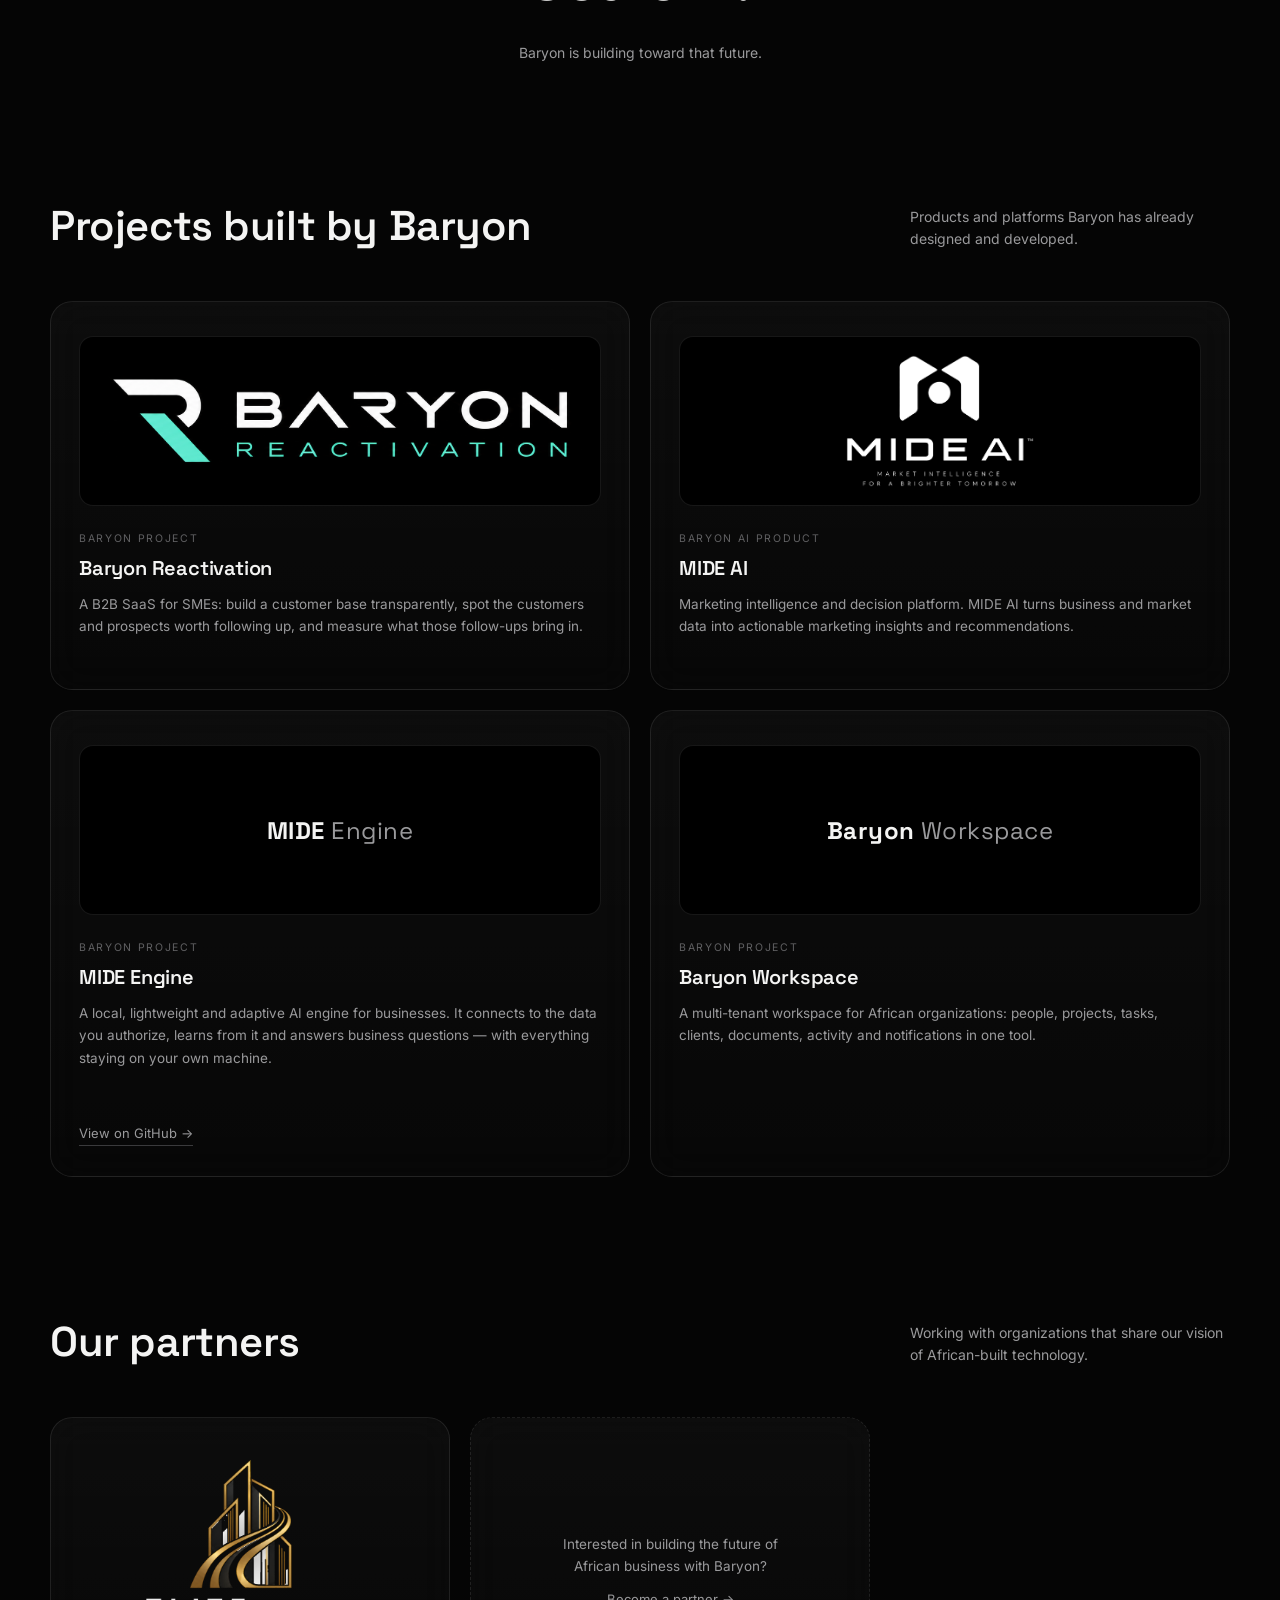
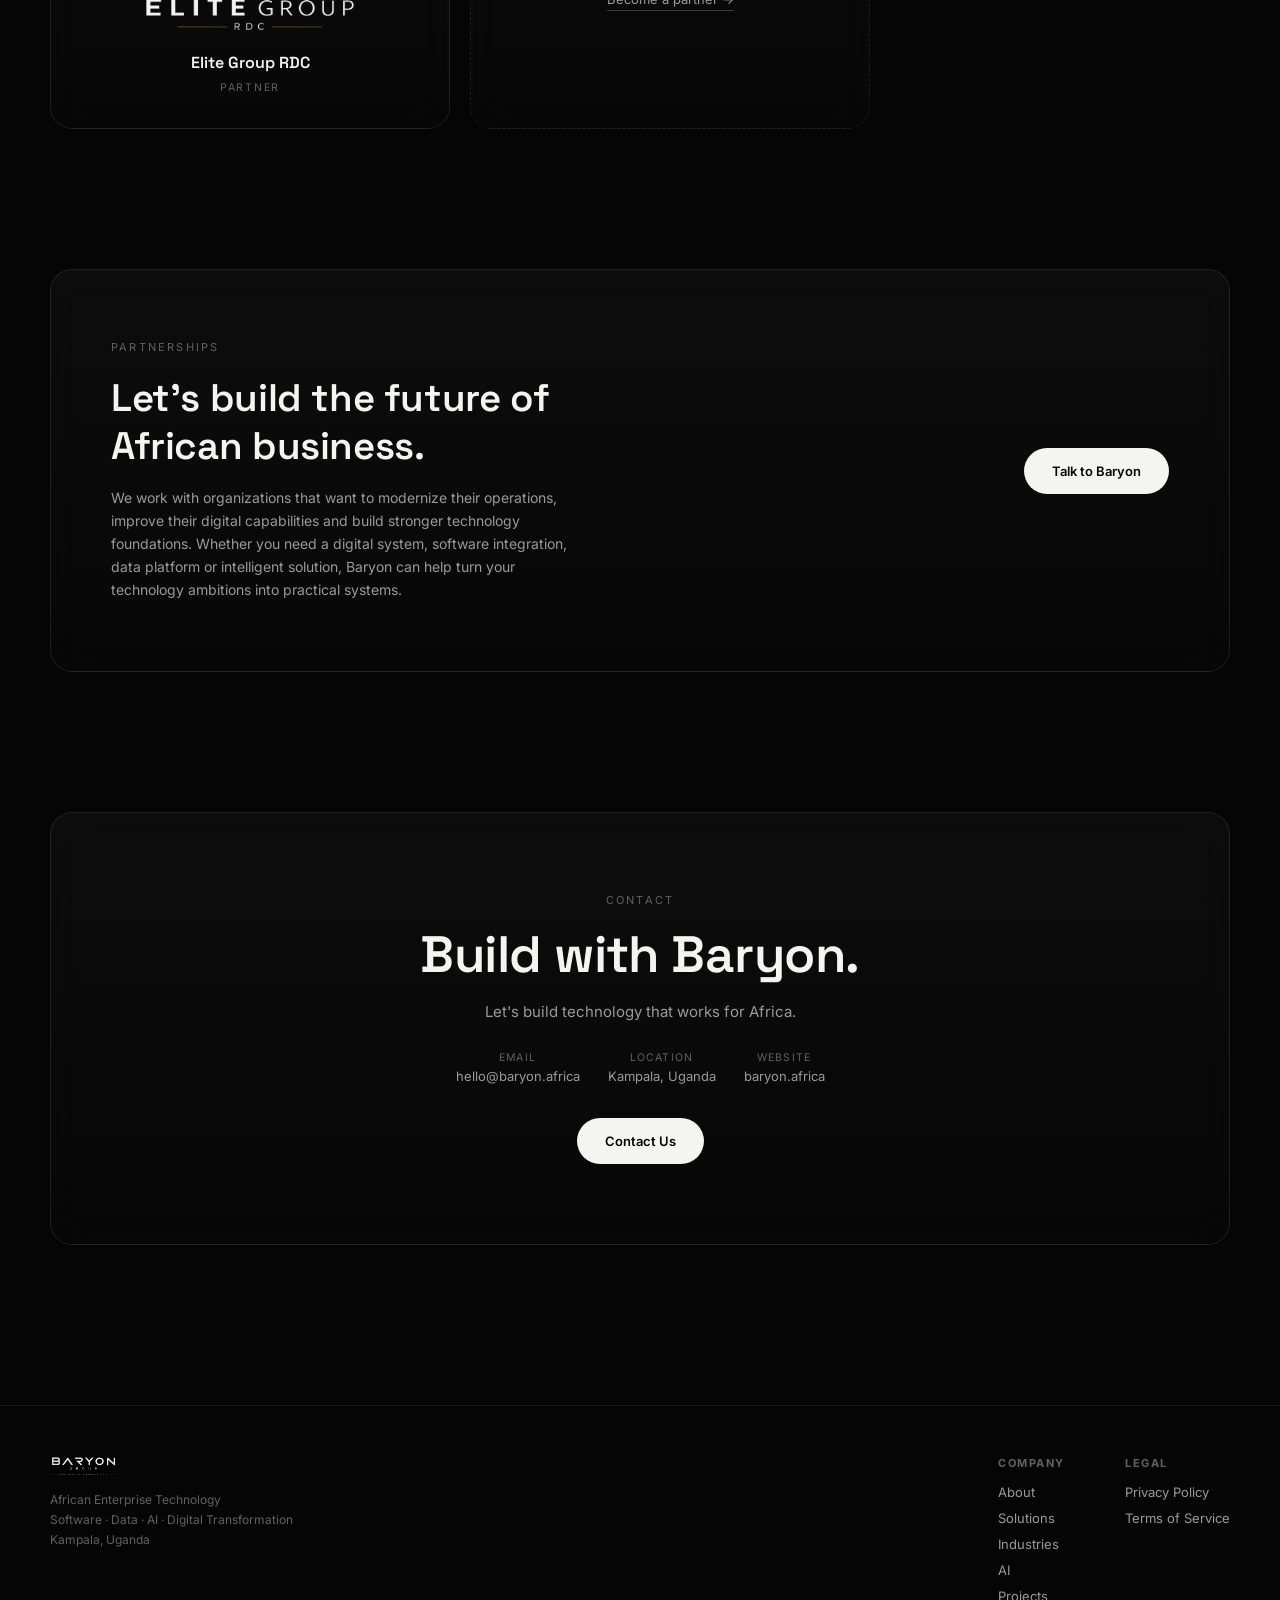
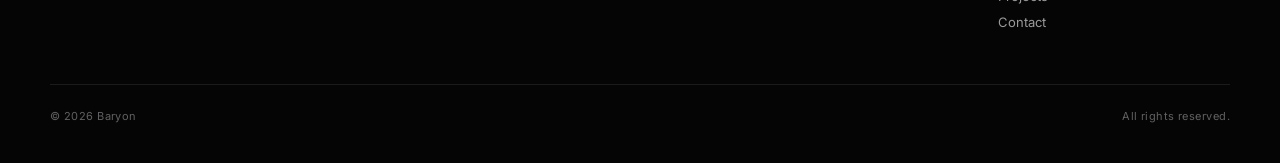
==== commit 93c43e48: "Projects: add Baryon Workspace, real logos and descriptions from project repos Co-Authored-By: Claud" ====
--- a/index.html
+++ b/index.html
@@ -409,40 +409,48 @@
         <h2>Projects built by Baryon</h2>
         <p>Products and platforms Baryon has already designed and developed.</p>
       </div>
+      <!-- Website links: add inside a card, after its <p>:
+           <a class="textlink more-link" href="https://..." target="_blank" rel="noopener">Visit website →</a>
+           Logos live in assets/projects/. A card without a logo file shows a text wordmark. -->
       <div class="project-grid stagger">
 
-        <!-- To finish: set each href to the project's real website, and drop the logo file in assets/projects/ (same file name as below). Until then the card shows a text wordmark. -->
         <article class="project-card glass reveal">
           <div class="proj-logo">
-            <img src="assets/projects/baryon-reactivation.png" alt="Baryon Réactivation logo" loading="lazy" onerror="this.remove()">
-            <span class="wordmark">Baryon <em>Réactivation</em></span>
+            <img src="assets/projects/baryon-reactivation.png" alt="Baryon Reactivation logo" loading="lazy">
+            <span class="wordmark">Baryon <em>Reactivation</em></span>
           </div>
           <div class="p-tag">BARYON PROJECT</div>
-          <h3>Baryon Réactivation</h3>
-          <p>A Baryon project that helps organizations re-engage dormant customers and recover value from the relationships they already have.</p>
-          <a class="textlink more-link" href="#projects" target="_blank" rel="noopener">Visit website →</a>
+          <h3>Baryon Reactivation</h3>
+          <p>A B2B SaaS for SMEs: build a customer base transparently, spot the customers and prospects worth following up, and measure what those follow-ups bring in.</p>
         </article>
 
         <article class="project-card glass reveal">
           <div class="proj-logo">
-            <img src="assets/projects/mide-ai.png" alt="MIDE AI logo" loading="lazy" onerror="this.remove()">
+            <img src="assets/projects/mide-ai.png" alt="MIDE AI logo" loading="lazy">
             <span class="wordmark">MIDE <em>AI</em></span>
           </div>
           <div class="p-tag">BARYON AI PRODUCT</div>
           <h3>MIDE AI</h3>
-          <p>Marketing intelligence and data-driven decision-making. MIDE AI turns business and market data into actionable marketing insights.</p>
-          <a class="textlink more-link" href="#projects" target="_blank" rel="noopener">Visit website →</a>
+          <p>Marketing intelligence and decision platform. MIDE AI turns business and market data into actionable marketing insights and recommendations.</p>
         </article>
 
         <article class="project-card glass reveal">
           <div class="proj-logo">
-            <img src="assets/projects/mide-engine.png" alt="MIDE Engine logo" loading="lazy" onerror="this.remove()">
             <span class="wordmark">MIDE <em>Engine</em></span>
           </div>
           <div class="p-tag">BARYON PROJECT</div>
           <h3>MIDE Engine</h3>
-          <p>The engine layer of the MIDE ecosystem, built by Baryon to power data processing and intelligence behind its products.</p>
-          <a class="textlink more-link" href="#projects" target="_blank" rel="noopener">Visit website →</a>
+          <p>A local, lightweight and adaptive AI engine for businesses. It connects to the data you authorize, learns from it and answers business questions — with everything staying on your own machine.</p>
+          <a class="textlink more-link" href="https://github.com/dieudonne-ai/Mide-Engine" target="_blank" rel="noopener">View on GitHub →</a>
+        </article>
+
+        <article class="project-card glass reveal">
+          <div class="proj-logo">
+            <span class="wordmark">Baryon <em>Workspace</em></span>
+          </div>
+          <div class="p-tag">BARYON PROJECT</div>
+          <h3>Baryon Workspace</h3>
+          <p>A multi-tenant workspace for African organizations: people, projects, tasks, clients, documents, activity and notifications in one tool.</p>
         </article>
 
       </div>
--- a/styles.css
+++ b/styles.css
@@ -620,10 +620,10 @@
 
 /* ---------- projects ---------- */
 .projects{padding:0 24px 140px;}
-.project-grid{display:grid;grid-template-columns:repeat(3,1fr);gap:20px;}
+.project-grid{display:grid;grid-template-columns:repeat(2,1fr);gap:20px;}
 .project-card{padding:34px 28px 30px;display:flex;flex-direction:column;align-items:flex-start;text-align:left;transition:transform 0.5s cubic-bezier(.16,1,.3,1),border-color 0.5s ease;}
 .project-card:hover{transform:translateY(-6px);border-color:var(--border-strong);}
-.proj-logo{width:100%;height:150px;display:flex;align-items:center;justify-content:center;border:1px solid var(--border);border-radius:14px;background:rgba(255,255,255,0.02);margin-bottom:26px;padding:18px;}
+.proj-logo{width:100%;height:170px;display:flex;align-items:center;justify-content:center;border:1px solid var(--border);border-radius:14px;background:#000;margin-bottom:26px;padding:18px;overflow:hidden;}
 .proj-logo img{max-height:100%;max-width:100%;width:auto;object-fit:contain;}
 .proj-logo .wordmark{font-family:'Space Grotesk',sans-serif;font-size:1.5rem;font-weight:700;letter-spacing:0.02em;color:var(--white);text-align:center;}
 .proj-logo .wordmark em{font-style:normal;font-weight:400;color:var(--gray-1);}
@@ -632,5 +632,4 @@
 .project-card h3{font-size:1.25rem;margin-bottom:12px;}
 .project-card p{font-size:13.5px;color:var(--gray-1);line-height:1.65;margin-bottom:22px;flex:1;}
 @media(max-width:900px){ .projects{padding:0 20px 90px;} .project-grid{grid-template-columns:1fr;gap:14px;} .project-card{padding:28px 22px 24px;border-radius:20px;} .proj-logo{height:130px;} }
-@media(min-width:601px) and (max-width:900px){ .project-grid{grid-template-columns:repeat(2,1fr);} }
 .project-card .textlink{min-height:0;display:inline-block;padding:10px 0 4px;}
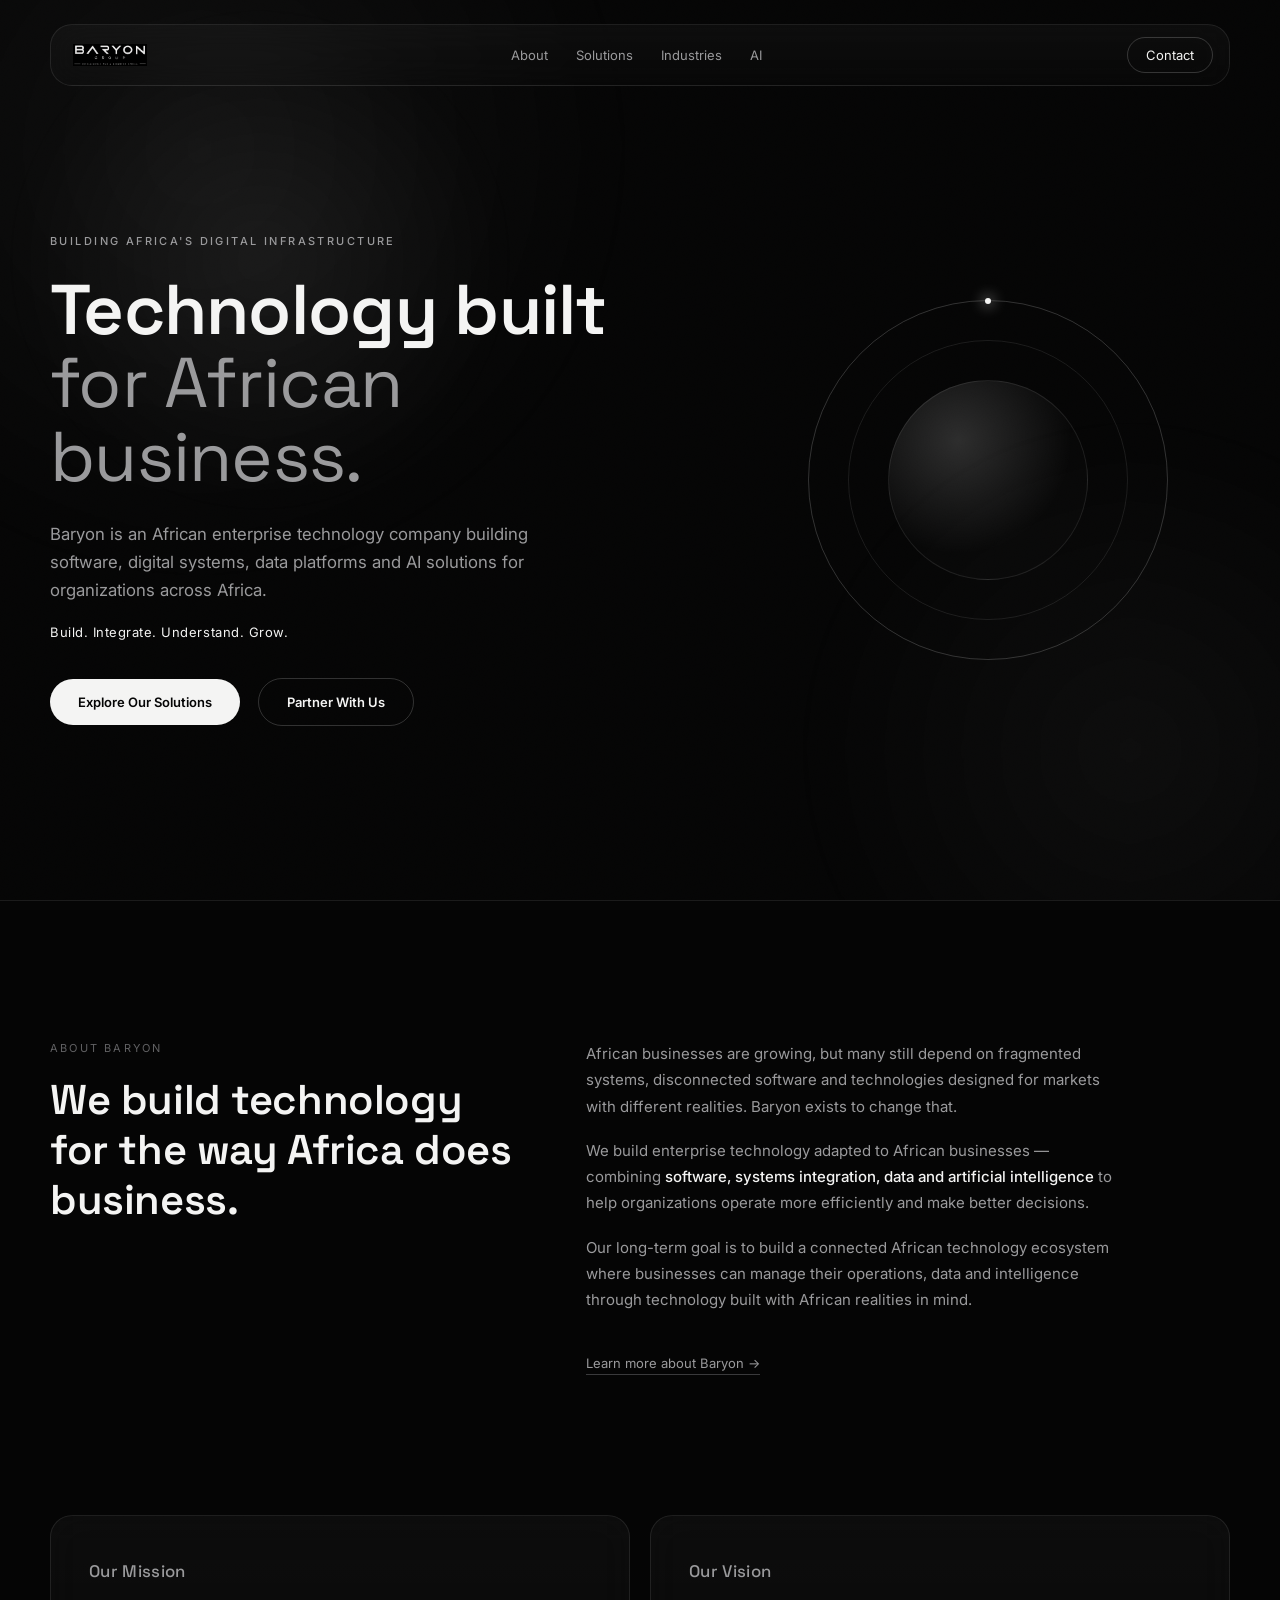
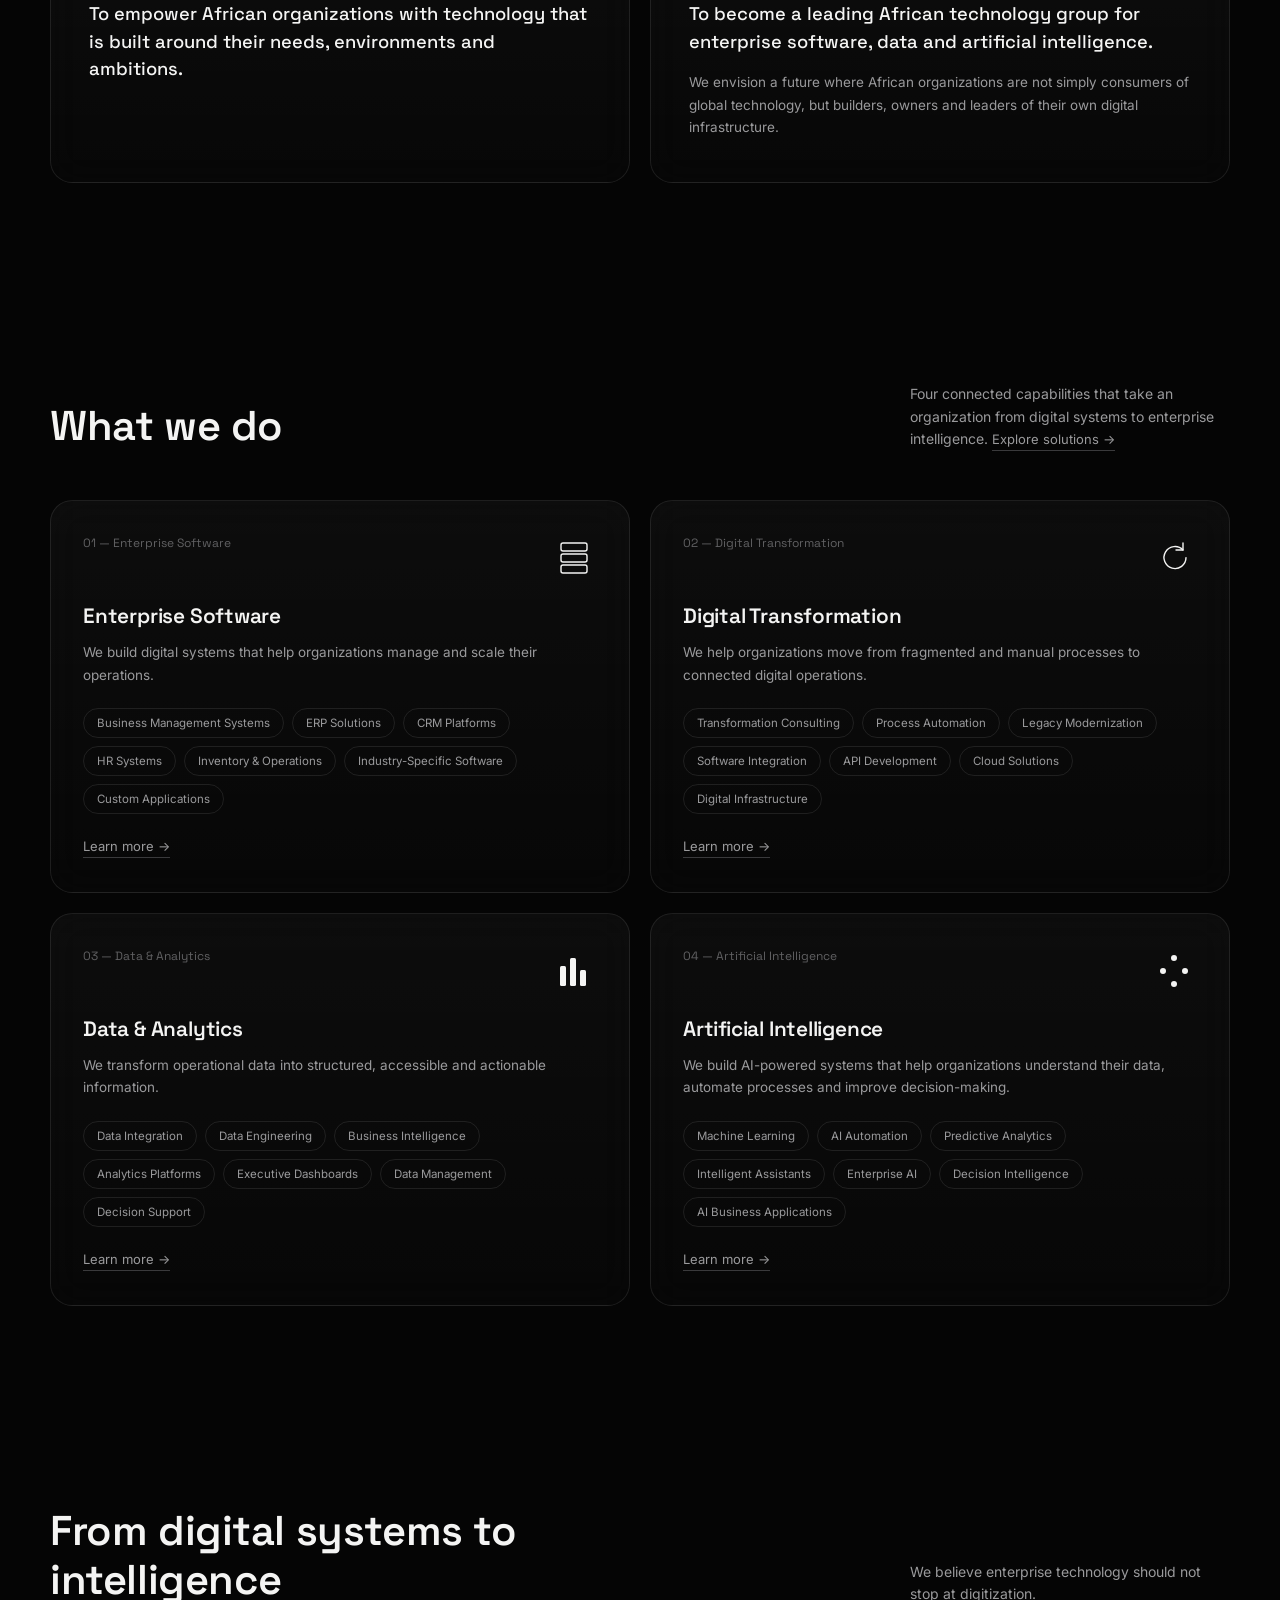
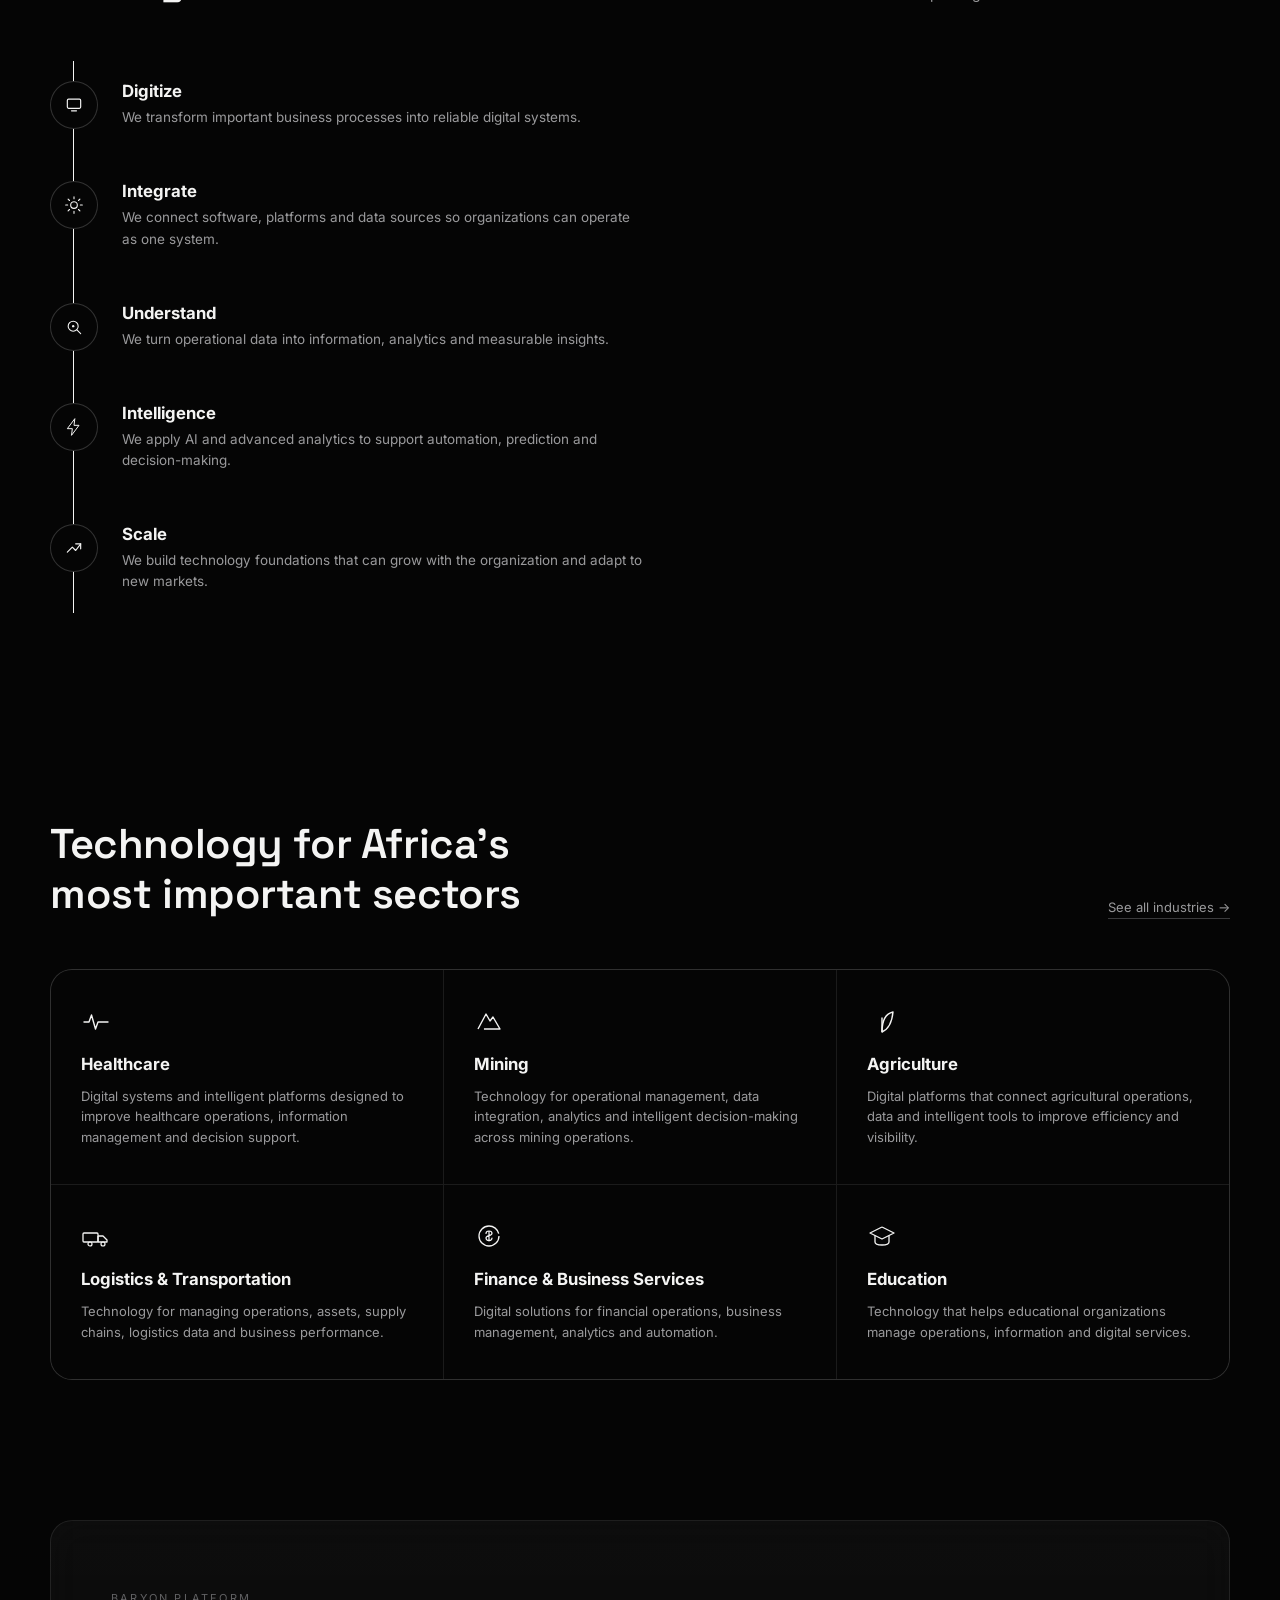
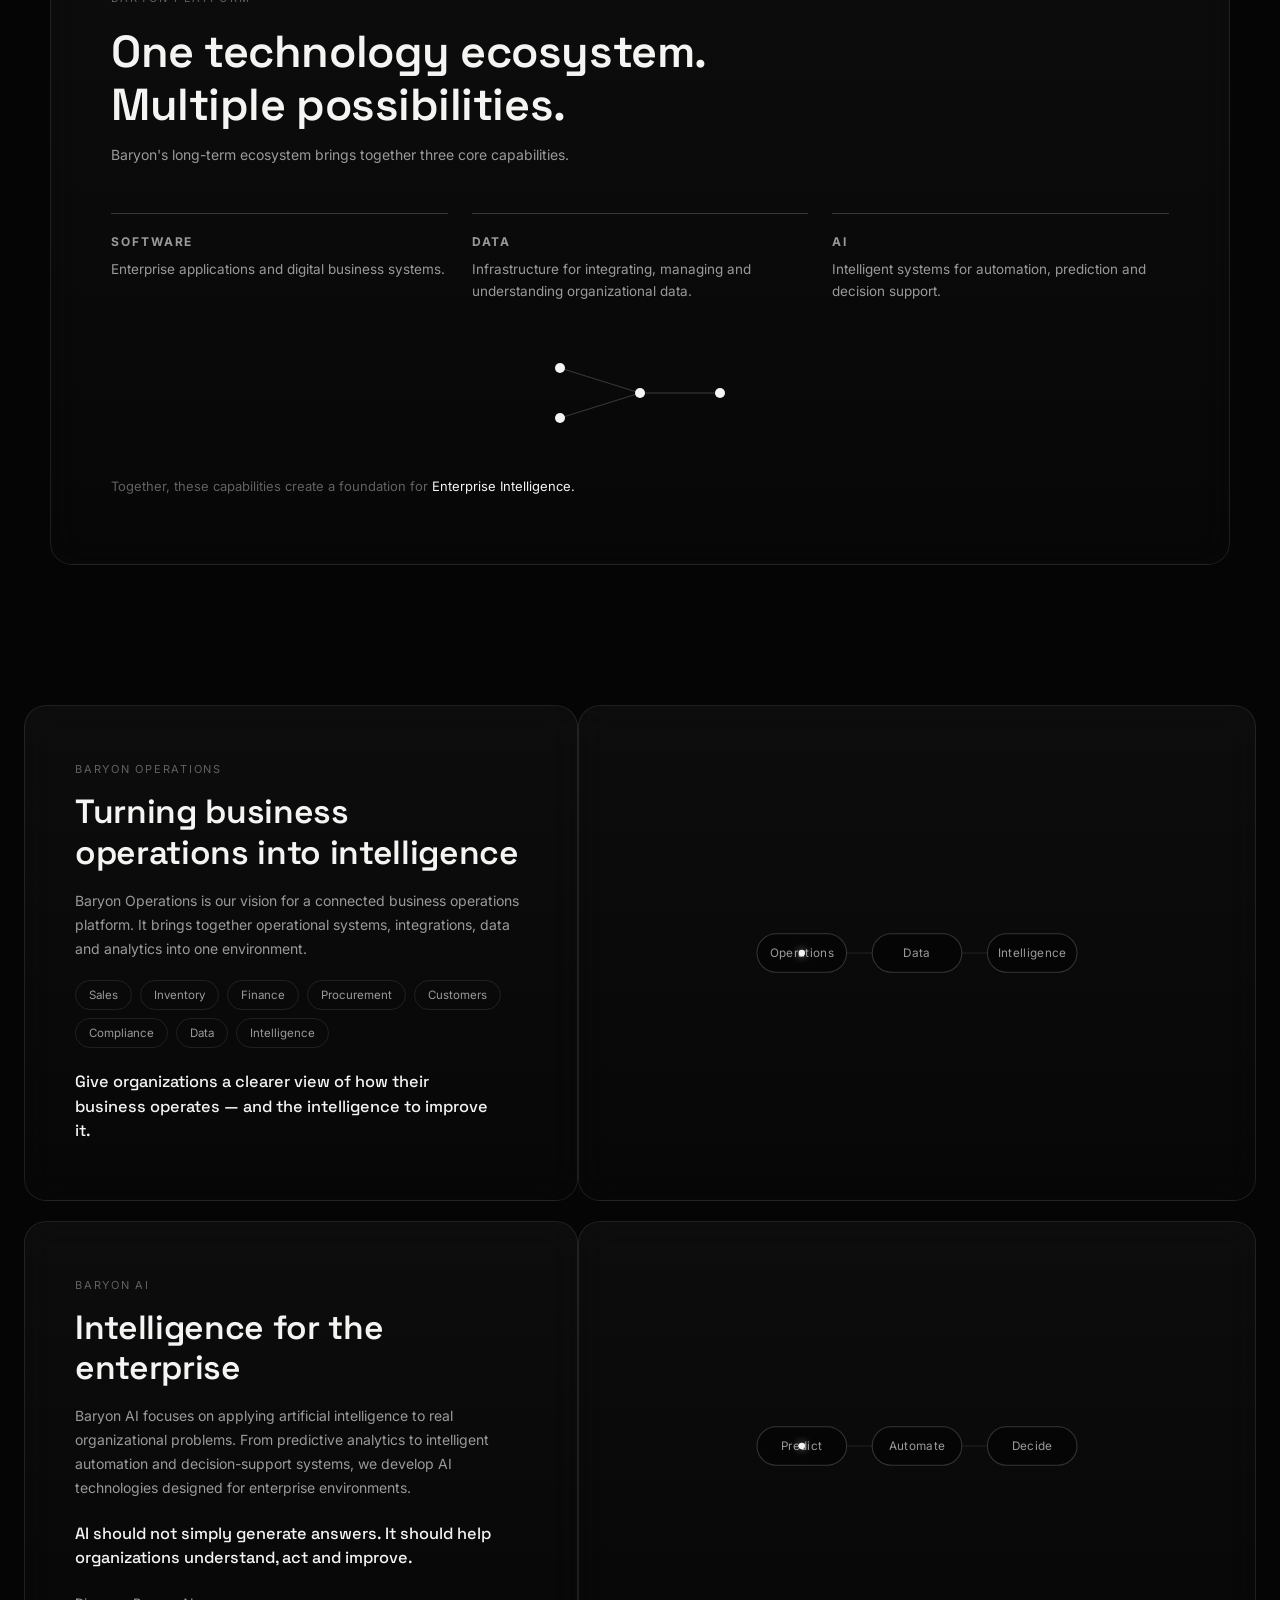
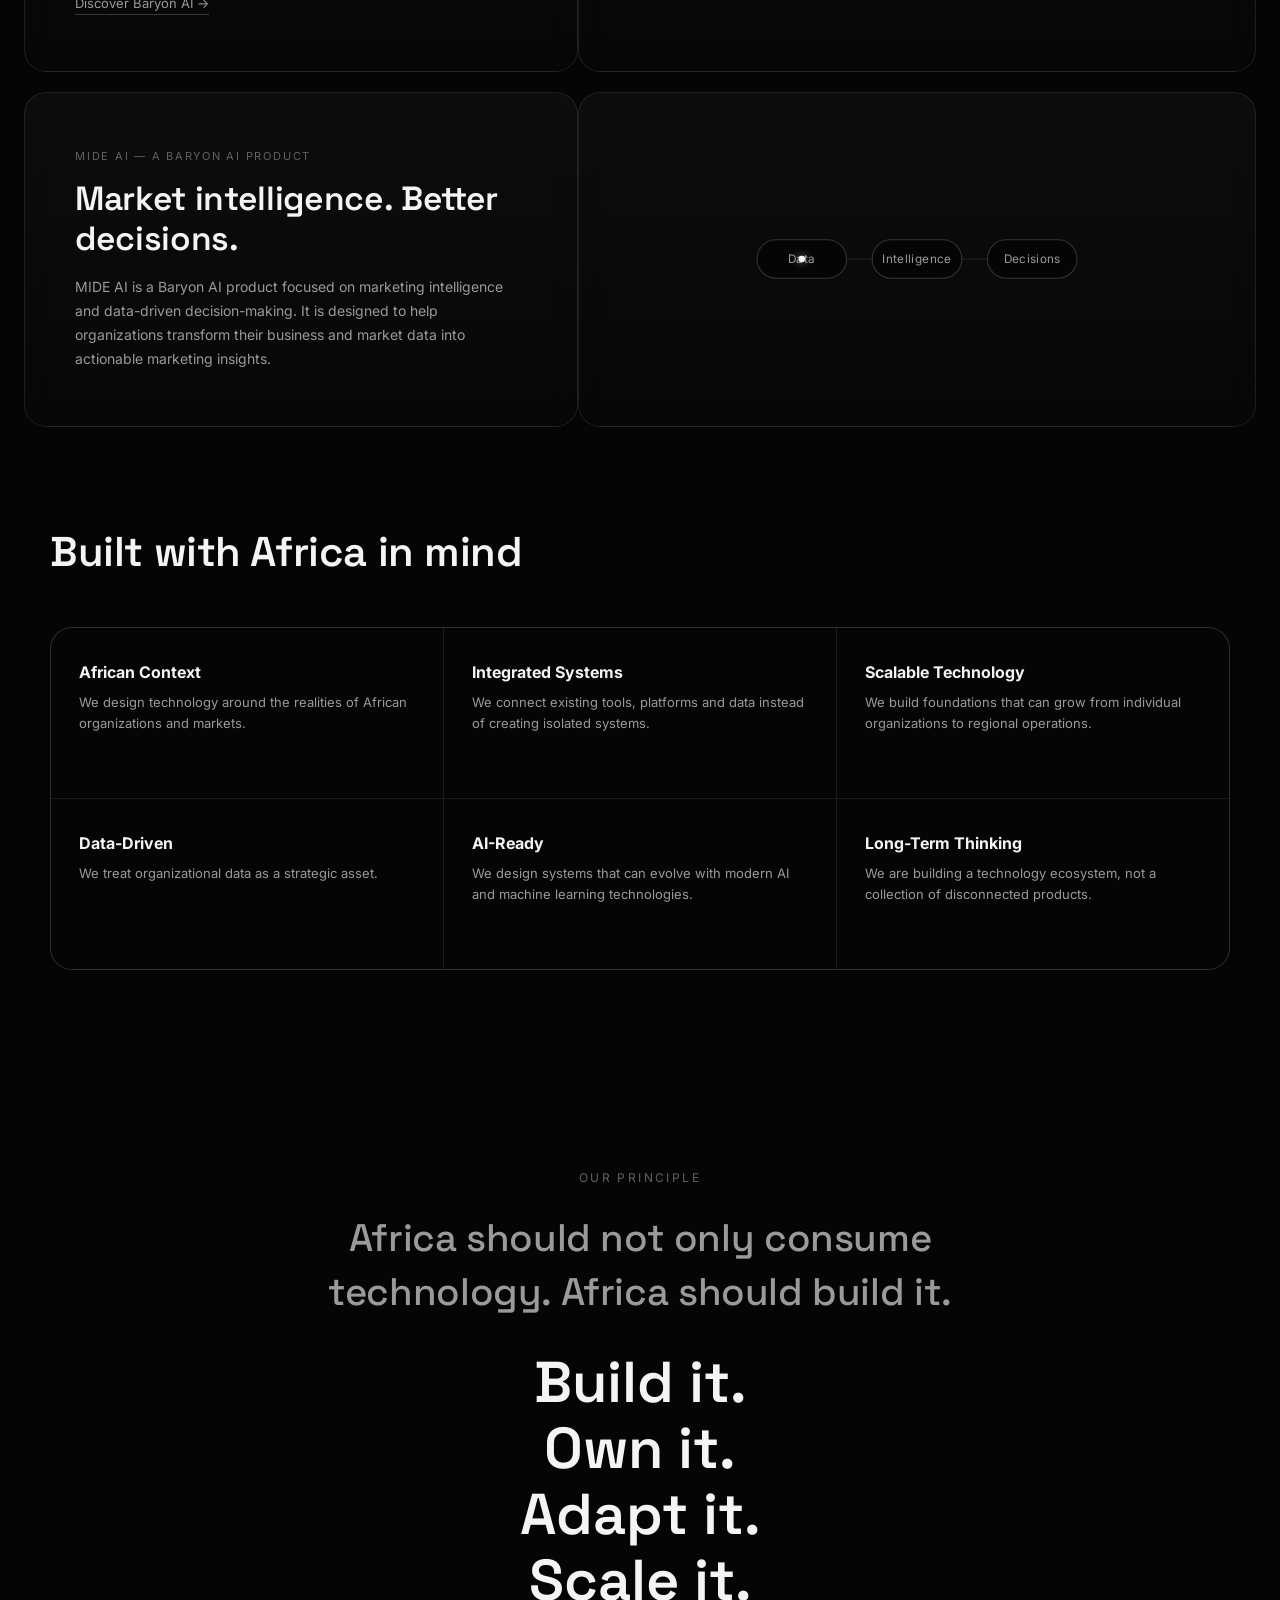
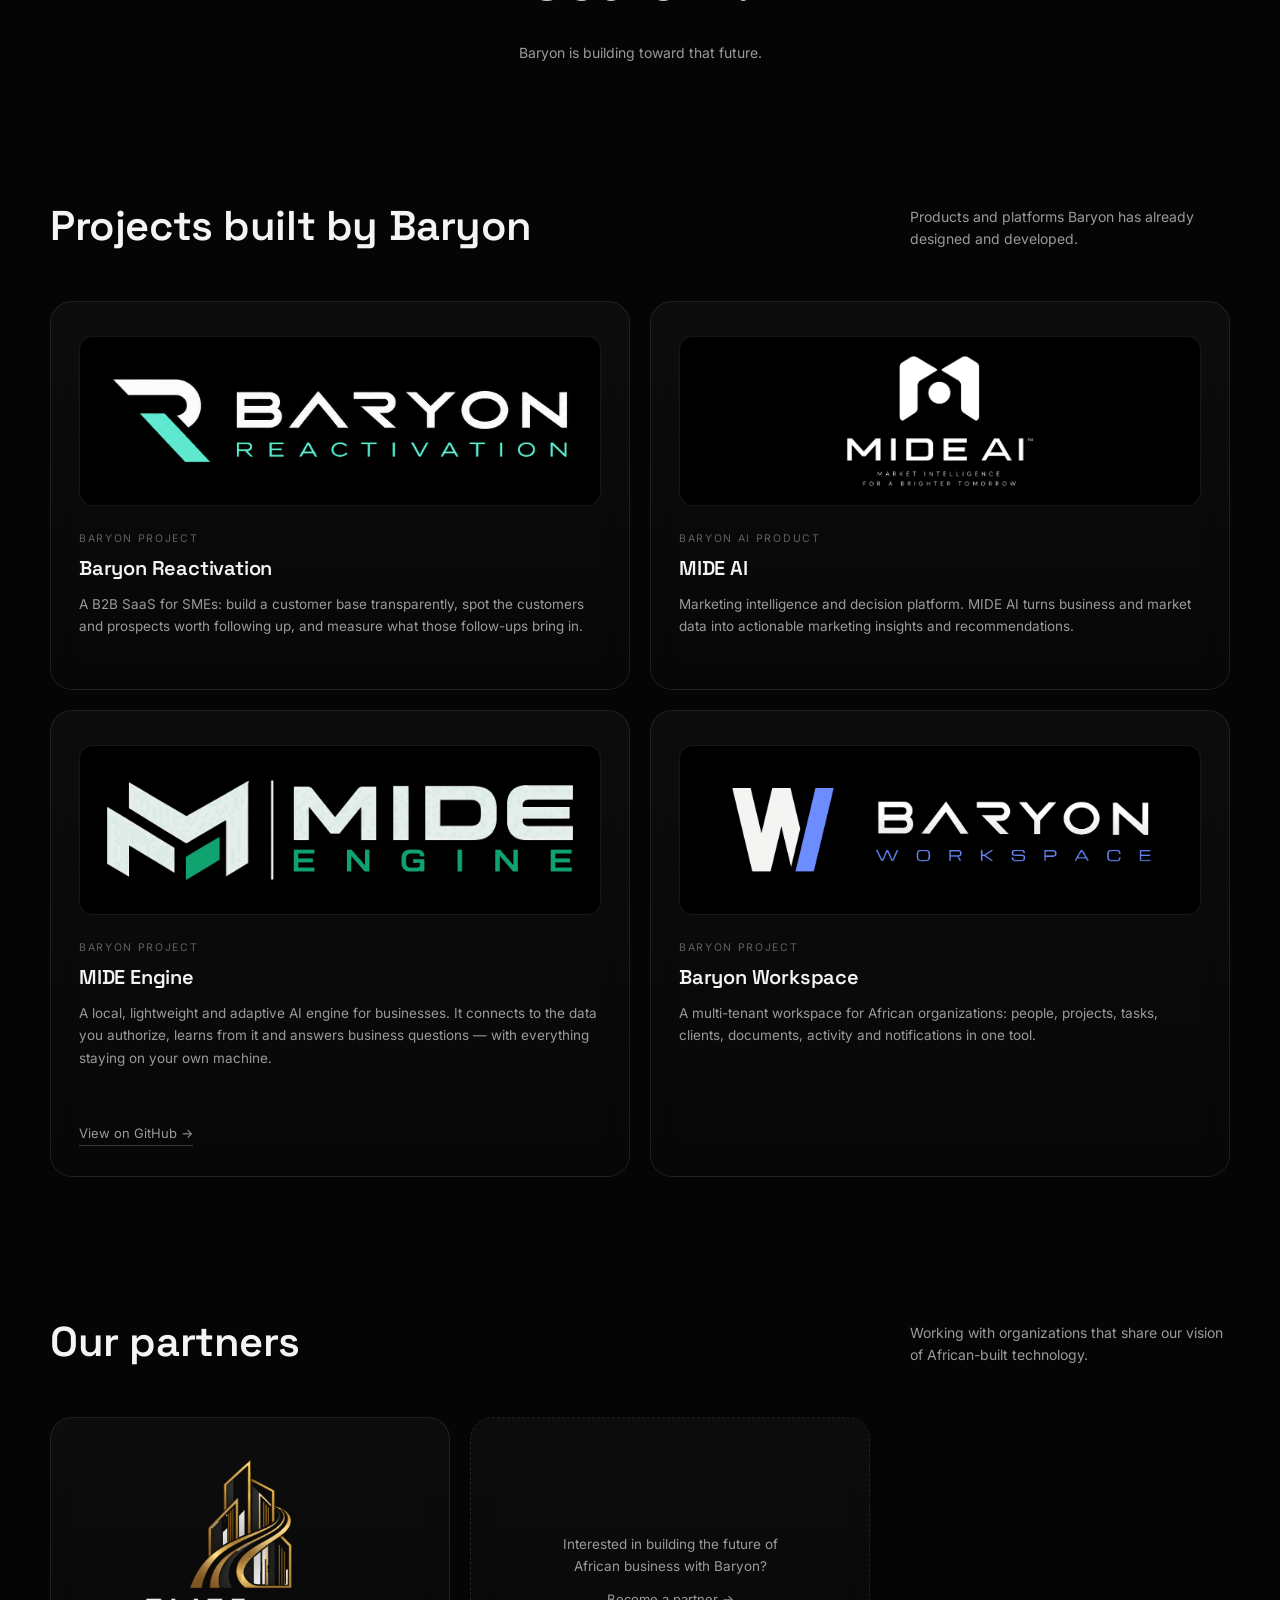
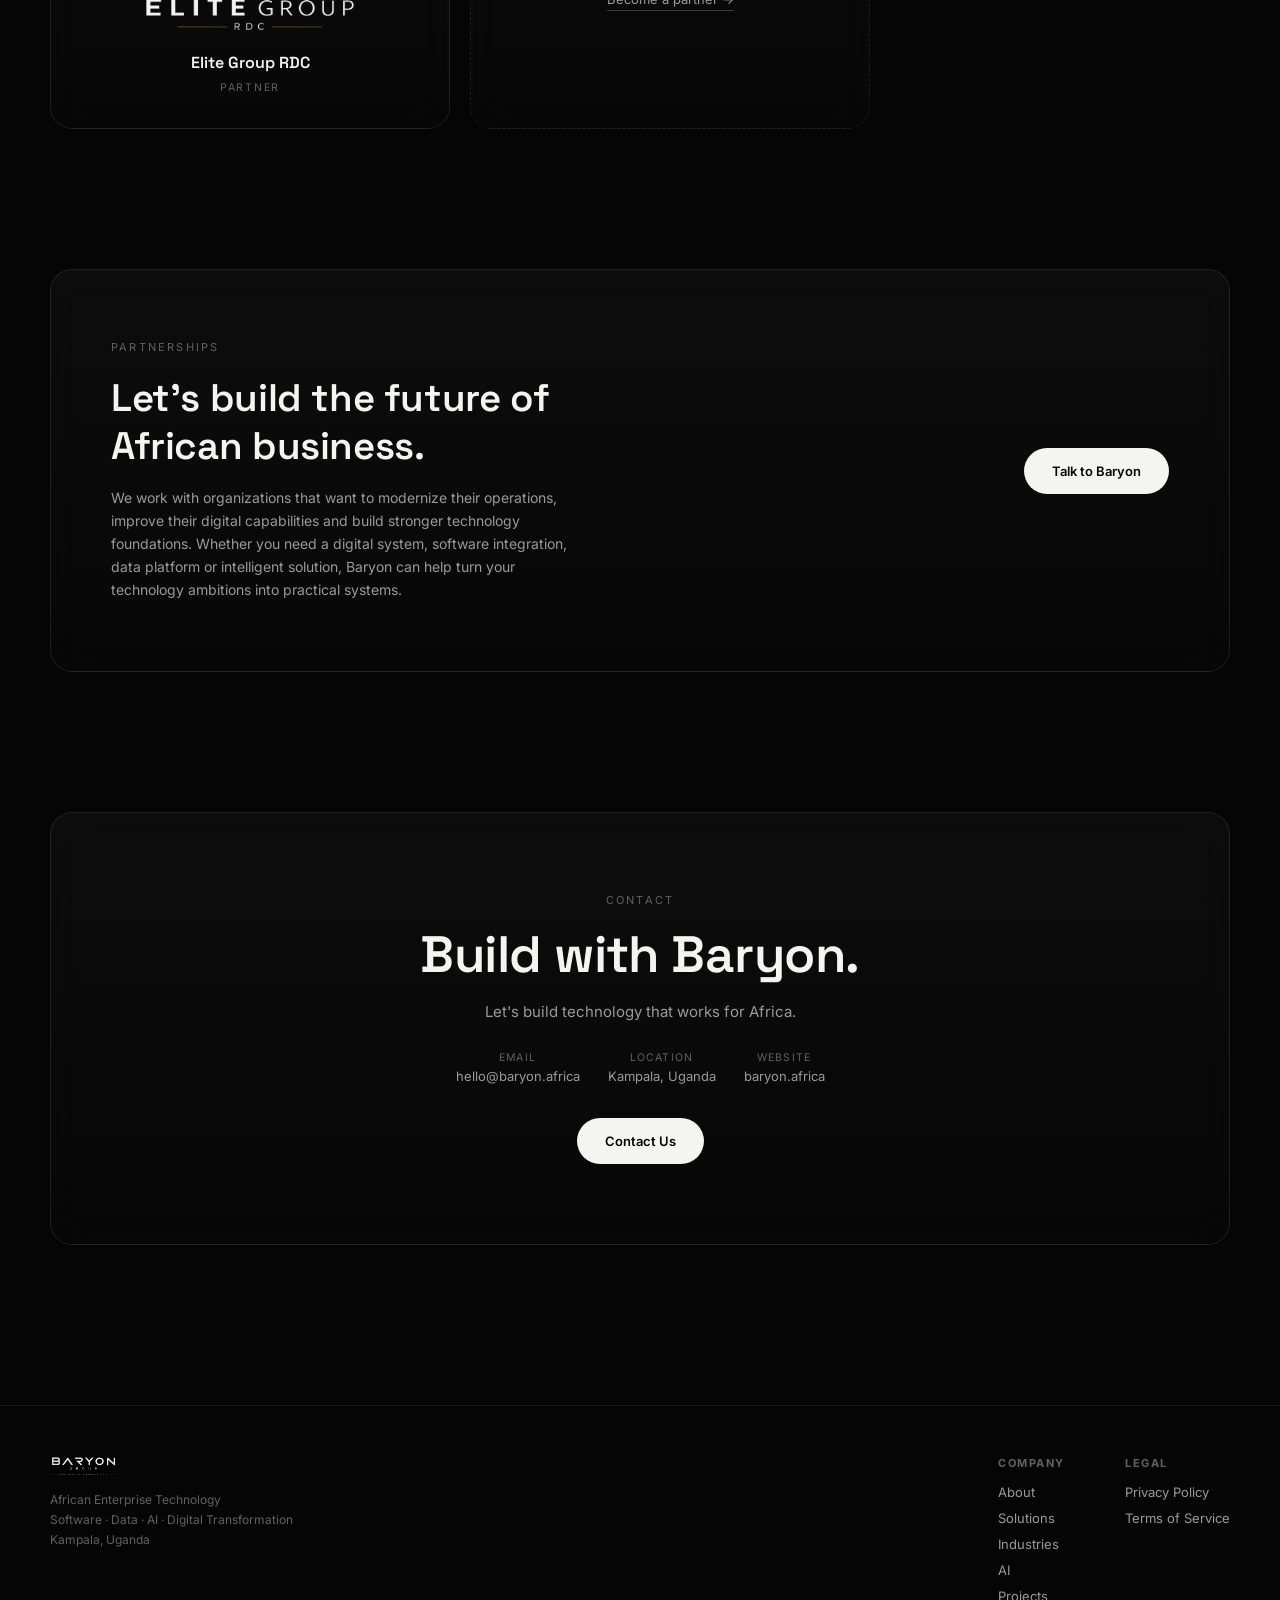
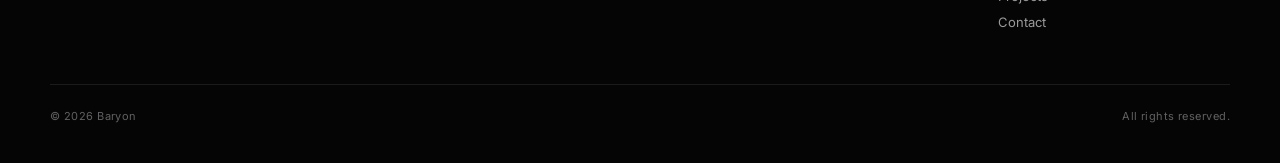
==== commit 87037ac9: "Projects: add MIDE Engine logo and new Baryon Workspace logo Co-Authored-By: Claude Sonnet 5.5 <nore" ====
--- a/index.html
+++ b/index.html
@@ -436,6 +436,7 @@
 
         <article class="project-card glass reveal">
           <div class="proj-logo">
+            <img src="assets/projects/mide-engine.png" alt="MIDE Engine logo" loading="lazy">
             <span class="wordmark">MIDE <em>Engine</em></span>
           </div>
           <div class="p-tag">BARYON PROJECT</div>
@@ -446,6 +447,7 @@
 
         <article class="project-card glass reveal">
           <div class="proj-logo">
+            <img src="assets/projects/baryon-workspace.png" alt="Baryon Workspace logo" loading="lazy">
             <span class="wordmark">Baryon <em>Workspace</em></span>
           </div>
           <div class="p-tag">BARYON PROJECT</div>
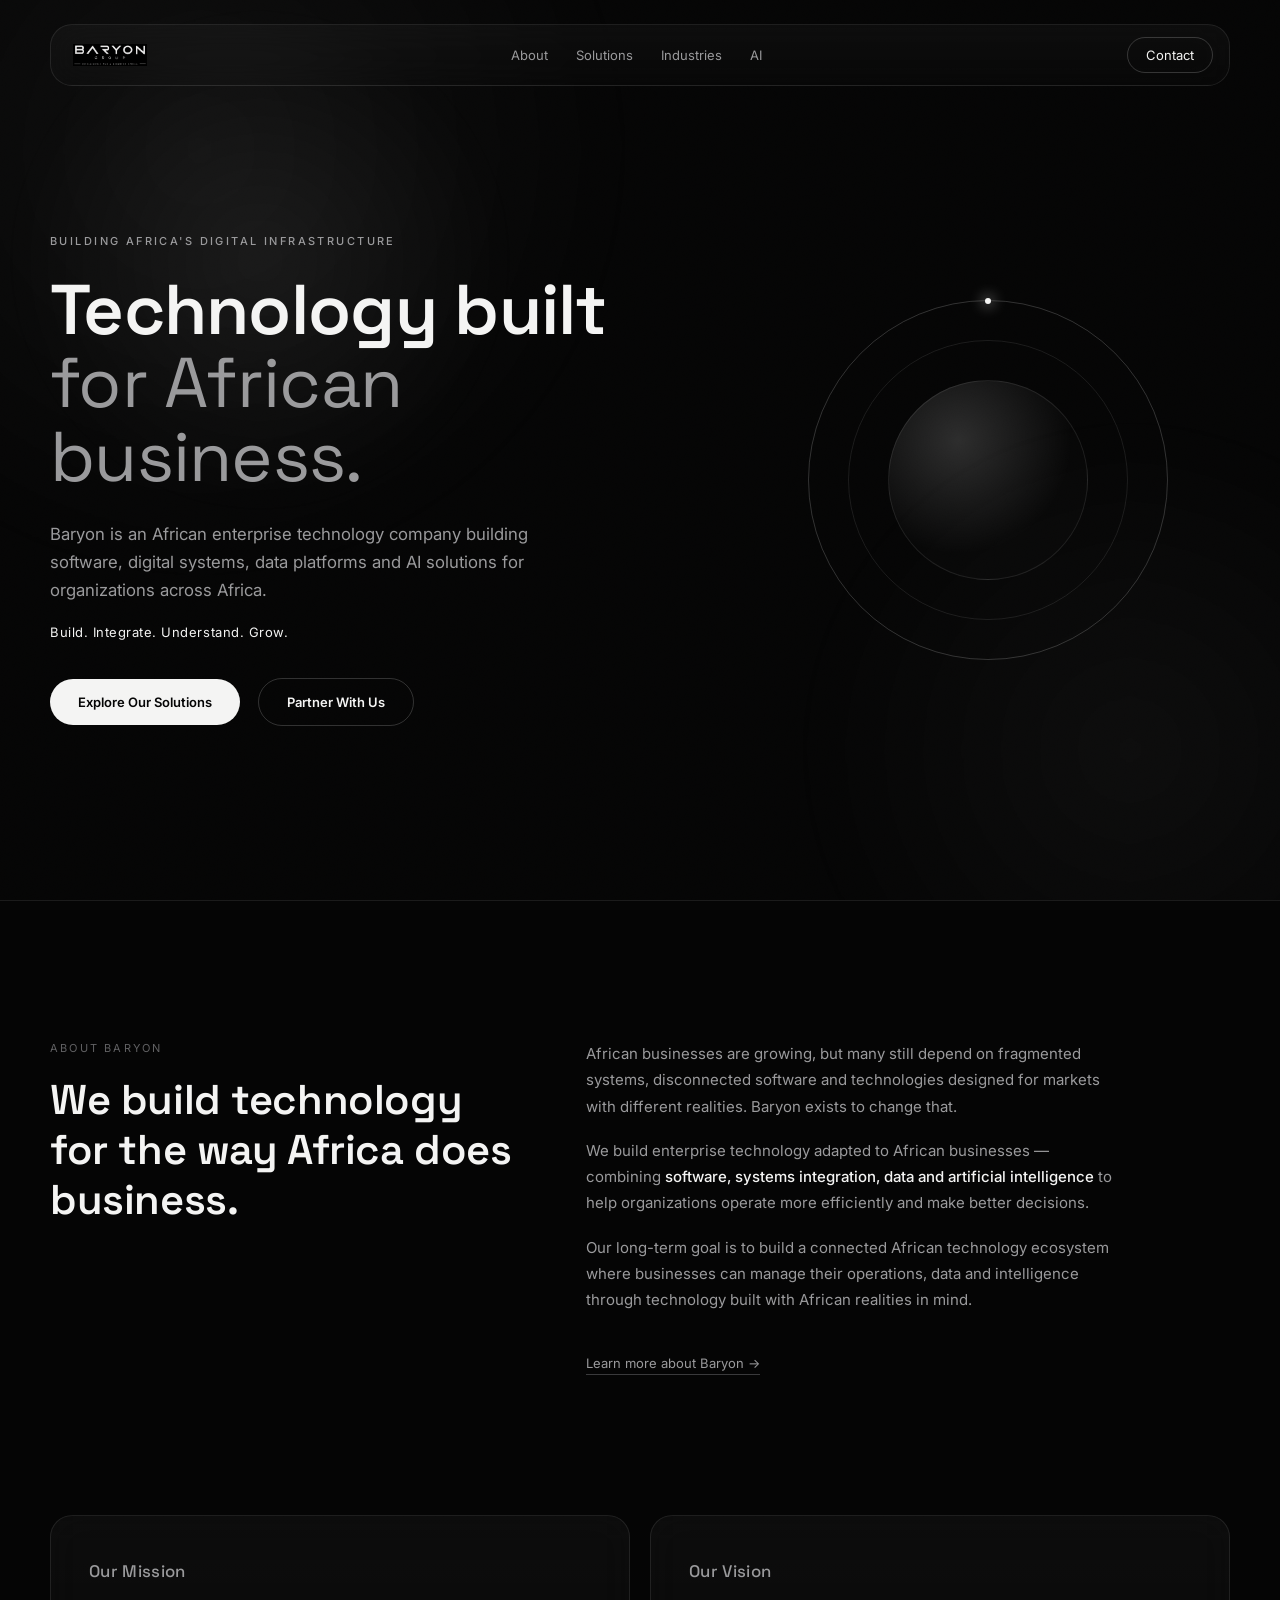
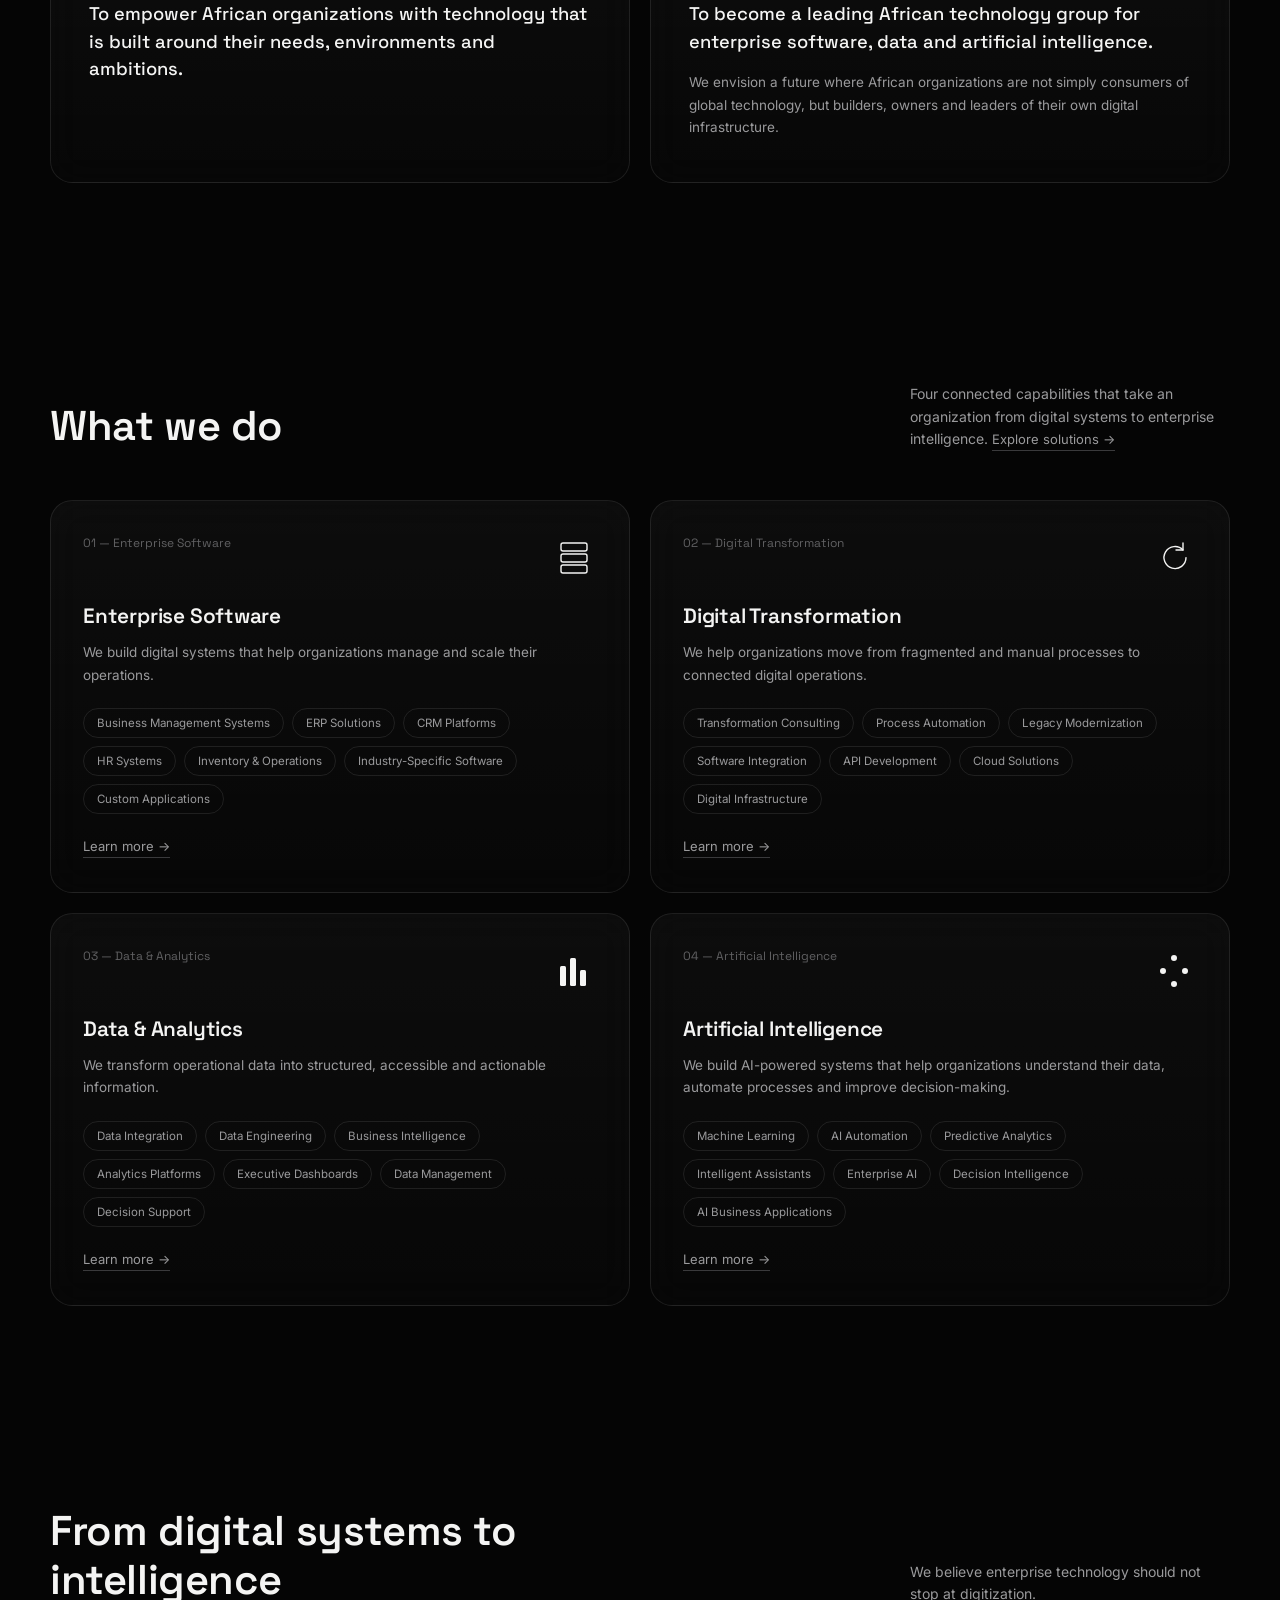
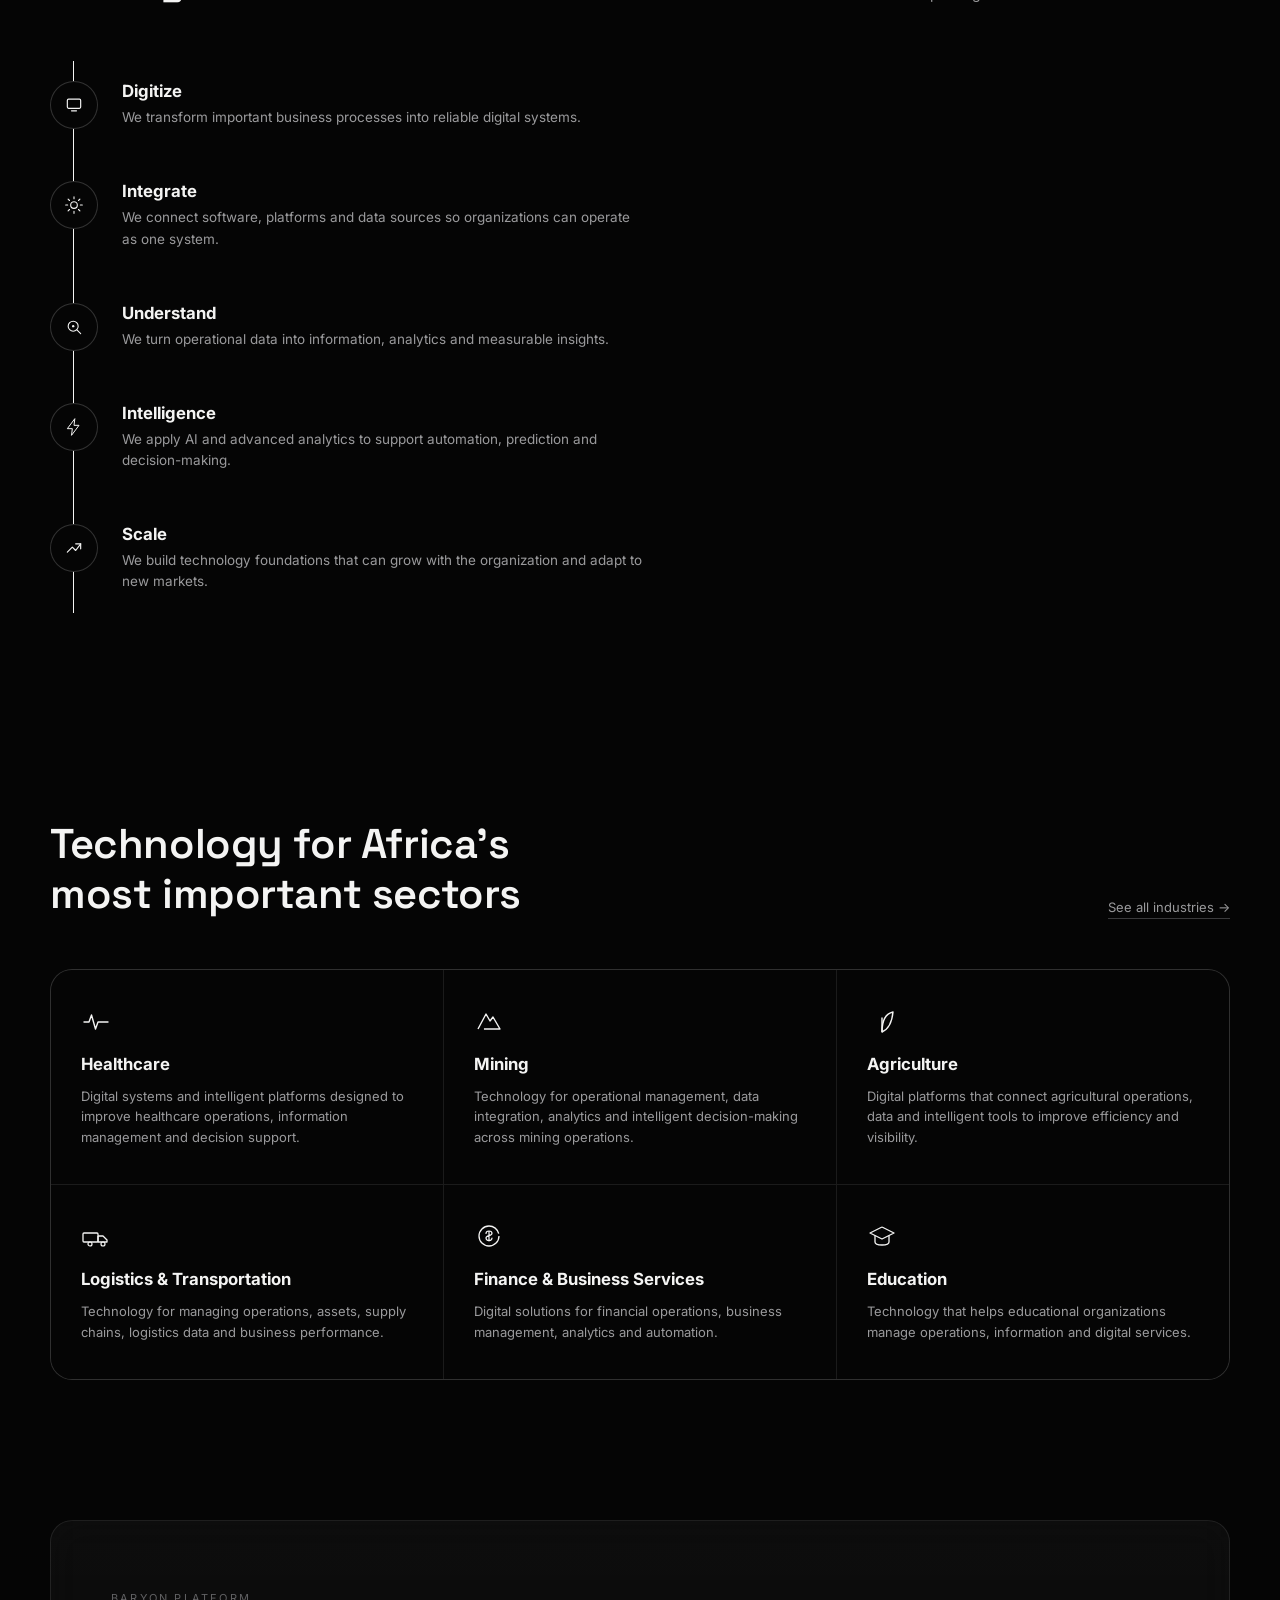
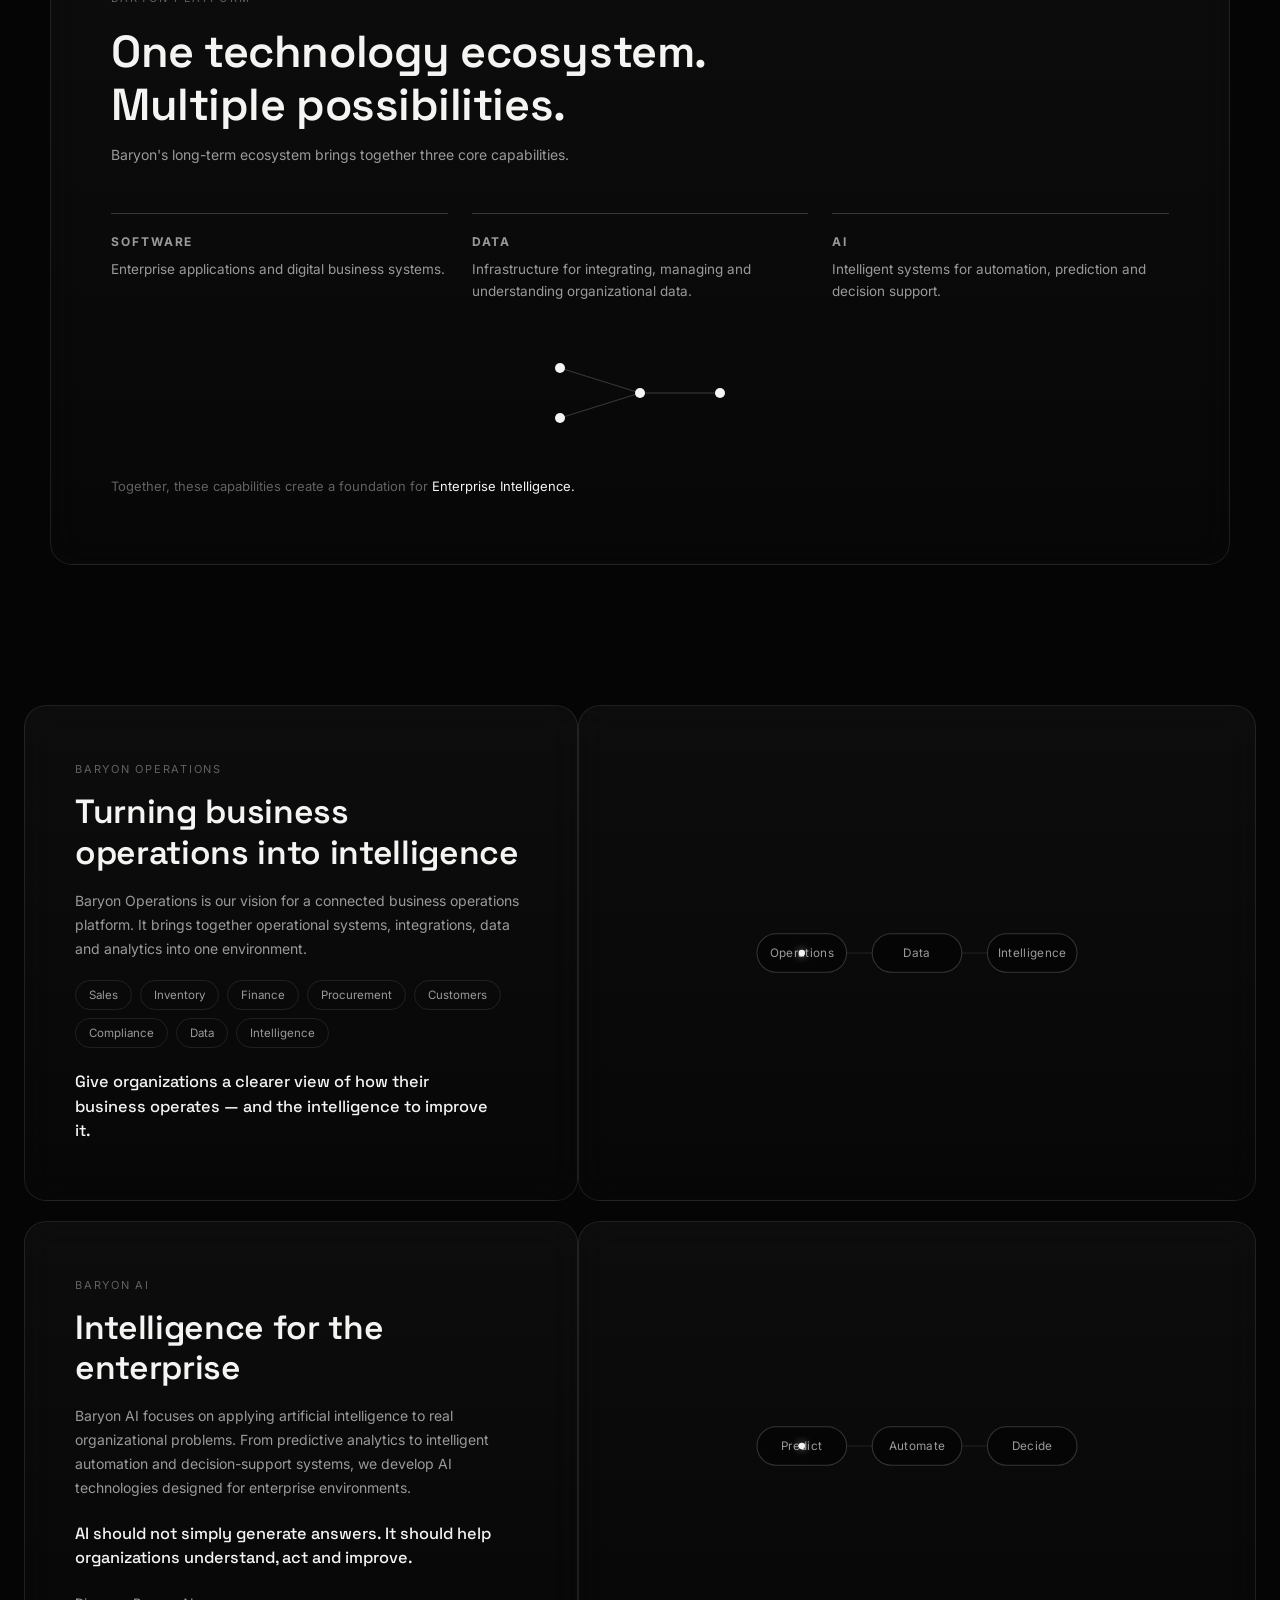
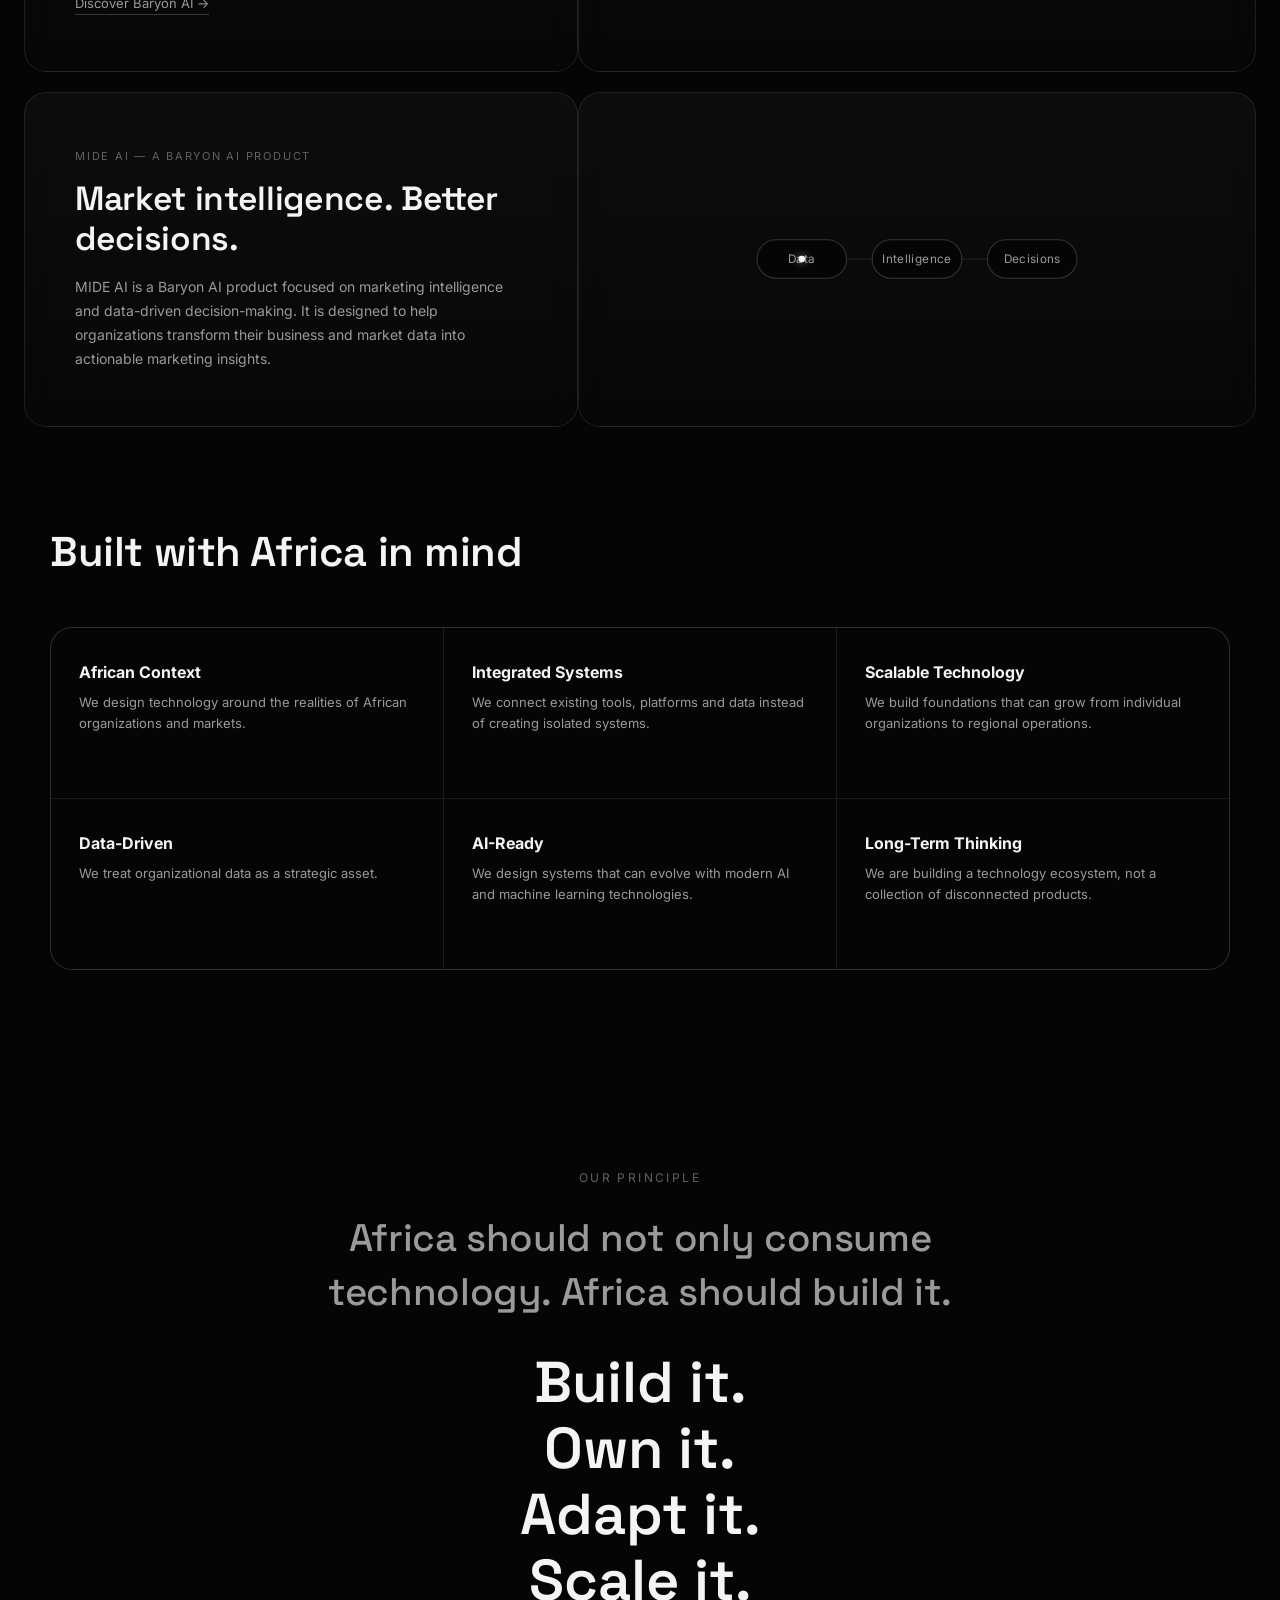
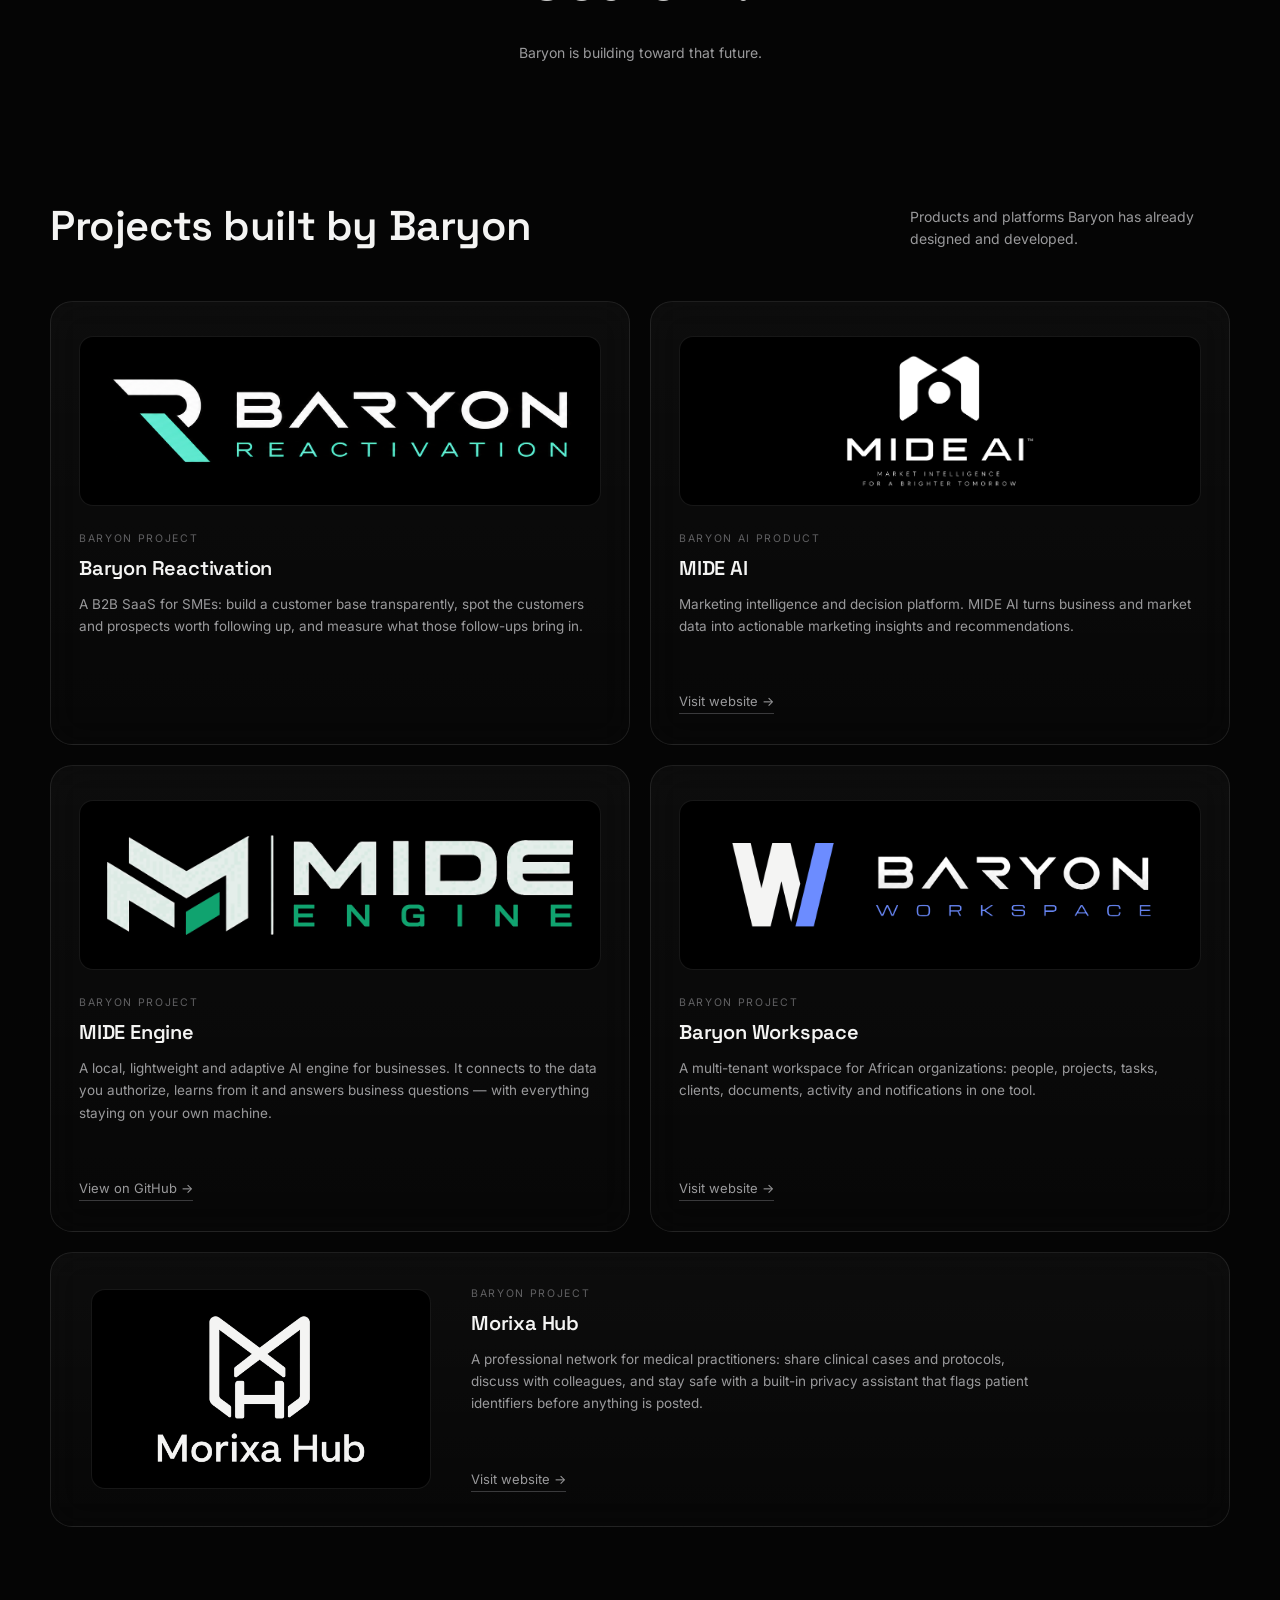
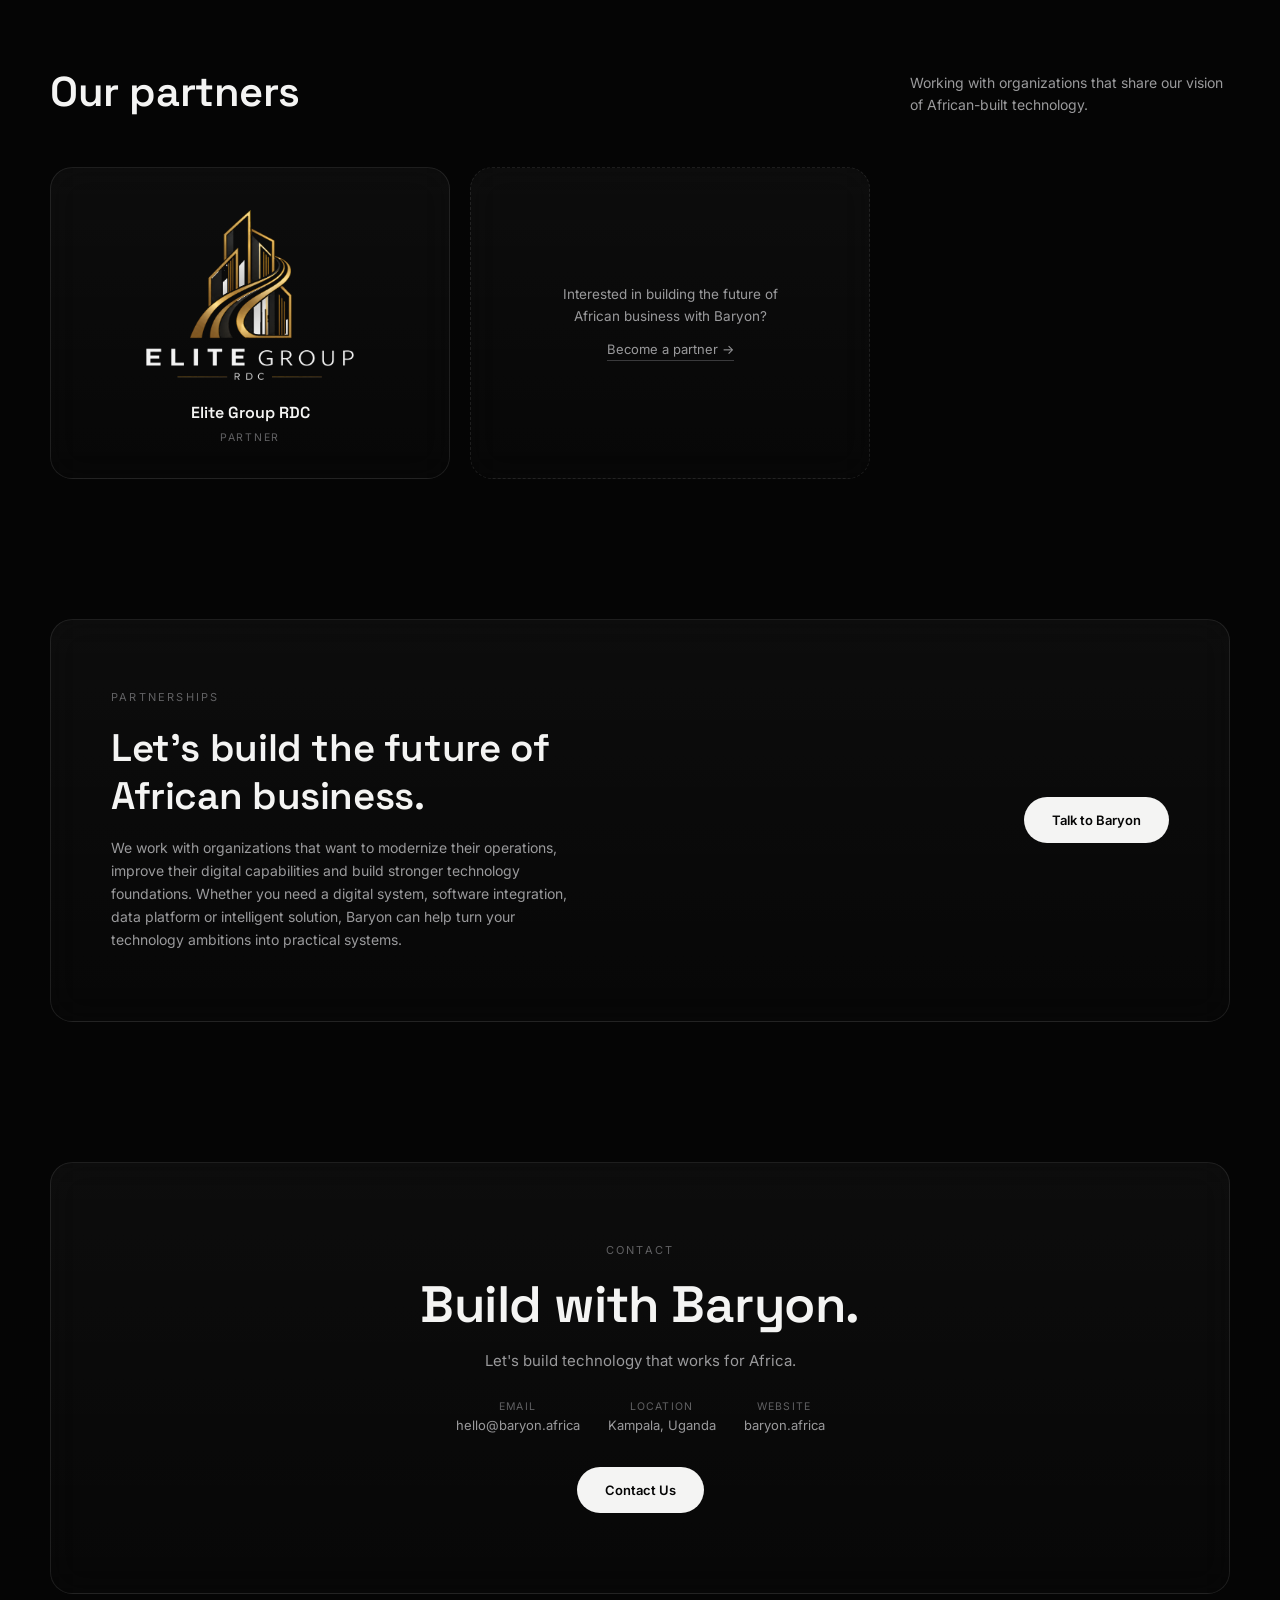
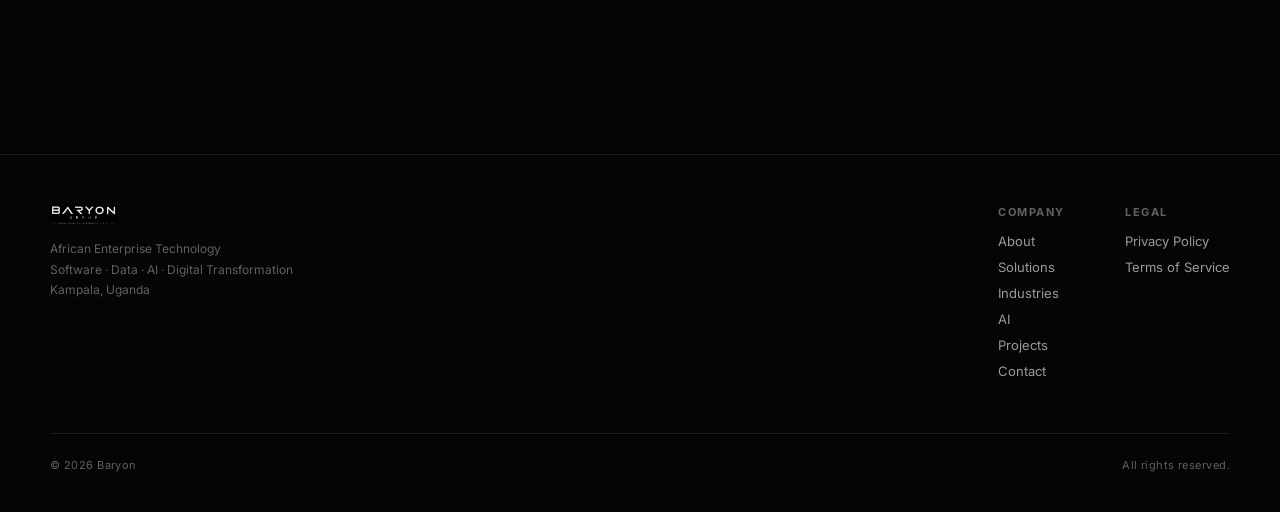
==== commit 0f82c158: "Projects: add Morixa Hub, add website links for MIDE AI, Baryon Workspace and Morixa Hub Co-Authored" ====
--- a/index.html
+++ b/index.html
@@ -432,6 +432,7 @@
           <div class="p-tag">BARYON AI PRODUCT</div>
           <h3>MIDE AI</h3>
           <p>Marketing intelligence and decision platform. MIDE AI turns business and market data into actionable marketing insights and recommendations.</p>
+          <a class="textlink more-link" href="https://mide-ai-web.onrender.com" target="_blank" rel="noopener">Visit website →</a>
         </article>
 
         <article class="project-card glass reveal">
@@ -453,6 +454,20 @@
           <div class="p-tag">BARYON PROJECT</div>
           <h3>Baryon Workspace</h3>
           <p>A multi-tenant workspace for African organizations: people, projects, tasks, clients, documents, activity and notifications in one tool.</p>
+          <a class="textlink more-link" href="https://baryon-workspace-ys3p.onrender.com" target="_blank" rel="noopener">Visit website →</a>
+        </article>
+
+        <article class="project-card wide glass reveal">
+          <div class="proj-logo">
+            <img src="assets/projects/morixa-hub.png" alt="Morixa Hub logo" loading="lazy">
+            <span class="wordmark">Morixa <em>Hub</em></span>
+          </div>
+          <div class="proj-body">
+            <div class="p-tag">BARYON PROJECT</div>
+            <h3>Morixa Hub</h3>
+            <p>A professional network for medical practitioners: share clinical cases and protocols, discuss with colleagues, and stay safe with a built-in privacy assistant that flags patient identifiers before anything is posted.</p>
+            <a class="textlink more-link" href="https://morixa-hub-api.onrender.com" target="_blank" rel="noopener">Visit website →</a>
+          </div>
         </article>
 
       </div>
--- a/styles.css
+++ b/styles.css
@@ -633,3 +633,10 @@
 .project-card p{font-size:13.5px;color:var(--gray-1);line-height:1.65;margin-bottom:22px;flex:1;}
 @media(max-width:900px){ .projects{padding:0 20px 90px;} .project-grid{grid-template-columns:1fr;gap:14px;} .project-card{padding:28px 22px 24px;border-radius:20px;} .proj-logo{height:130px;} }
 .project-card .textlink{min-height:0;display:inline-block;padding:10px 0 4px;}
+.project-card.wide .proj-body{display:flex;flex-direction:column;align-items:flex-start;flex:1;}
+@media(min-width:901px){
+  .project-card.wide{grid-column:1/-1;flex-direction:row;align-items:center;gap:40px;padding:34px 40px;}
+  .project-card.wide .proj-logo{width:340px;flex:0 0 340px;height:200px;margin-bottom:0;}
+  .project-card.wide .proj-body p{max-width:560px;}
+}
+@media(max-width:900px){ .project-card.wide .proj-body{width:100%;} }
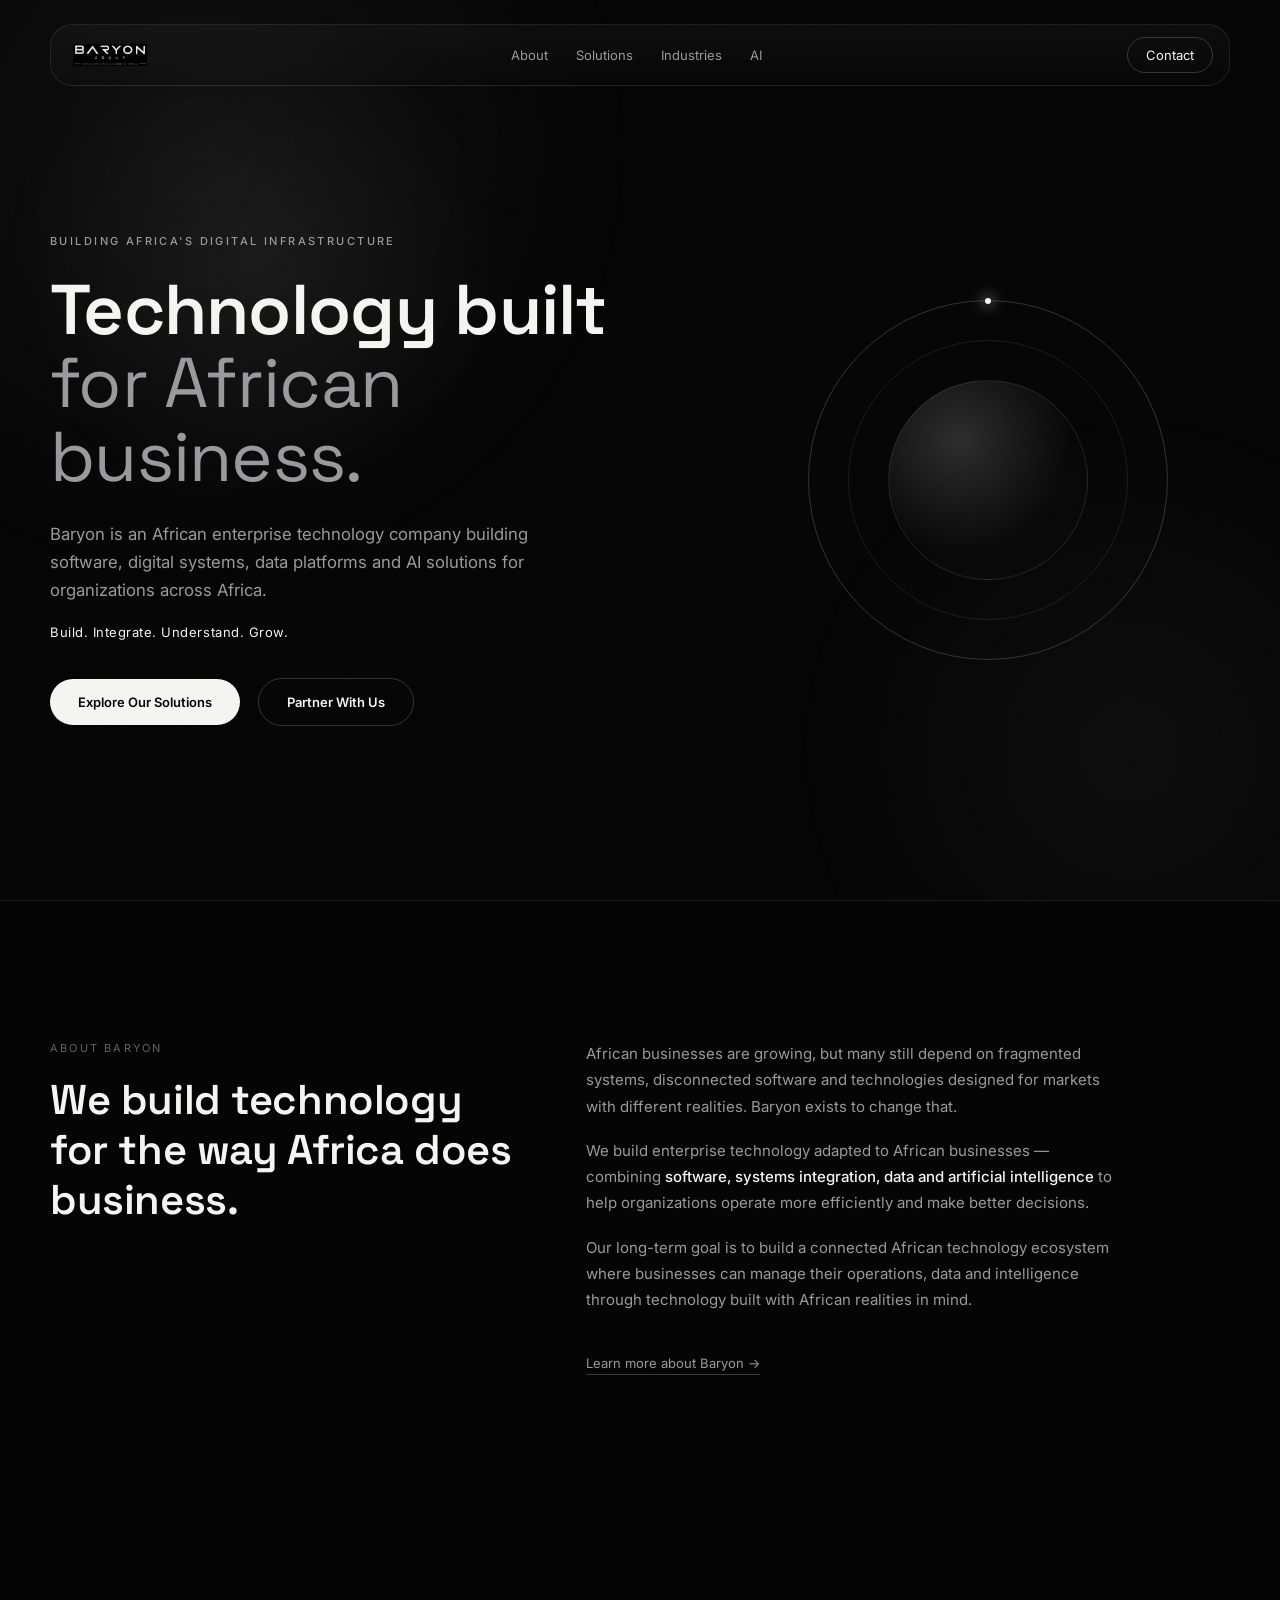
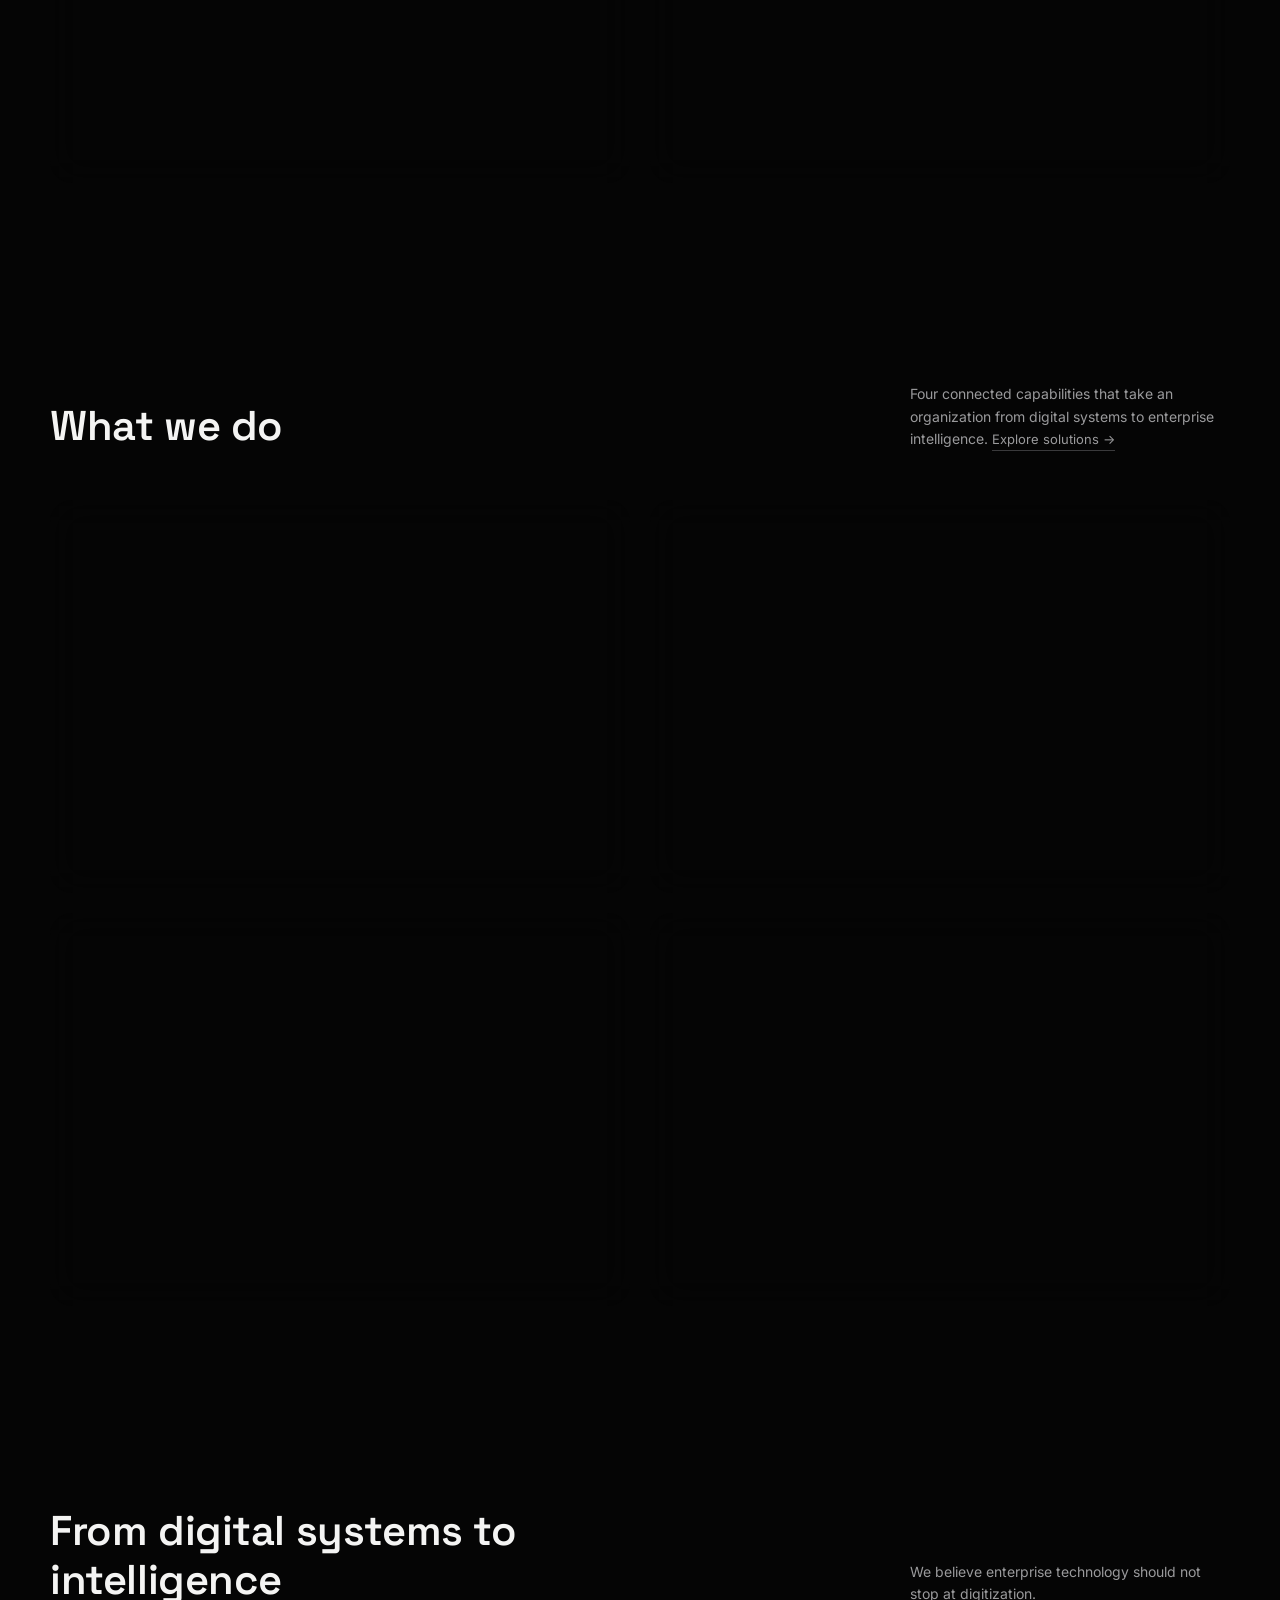
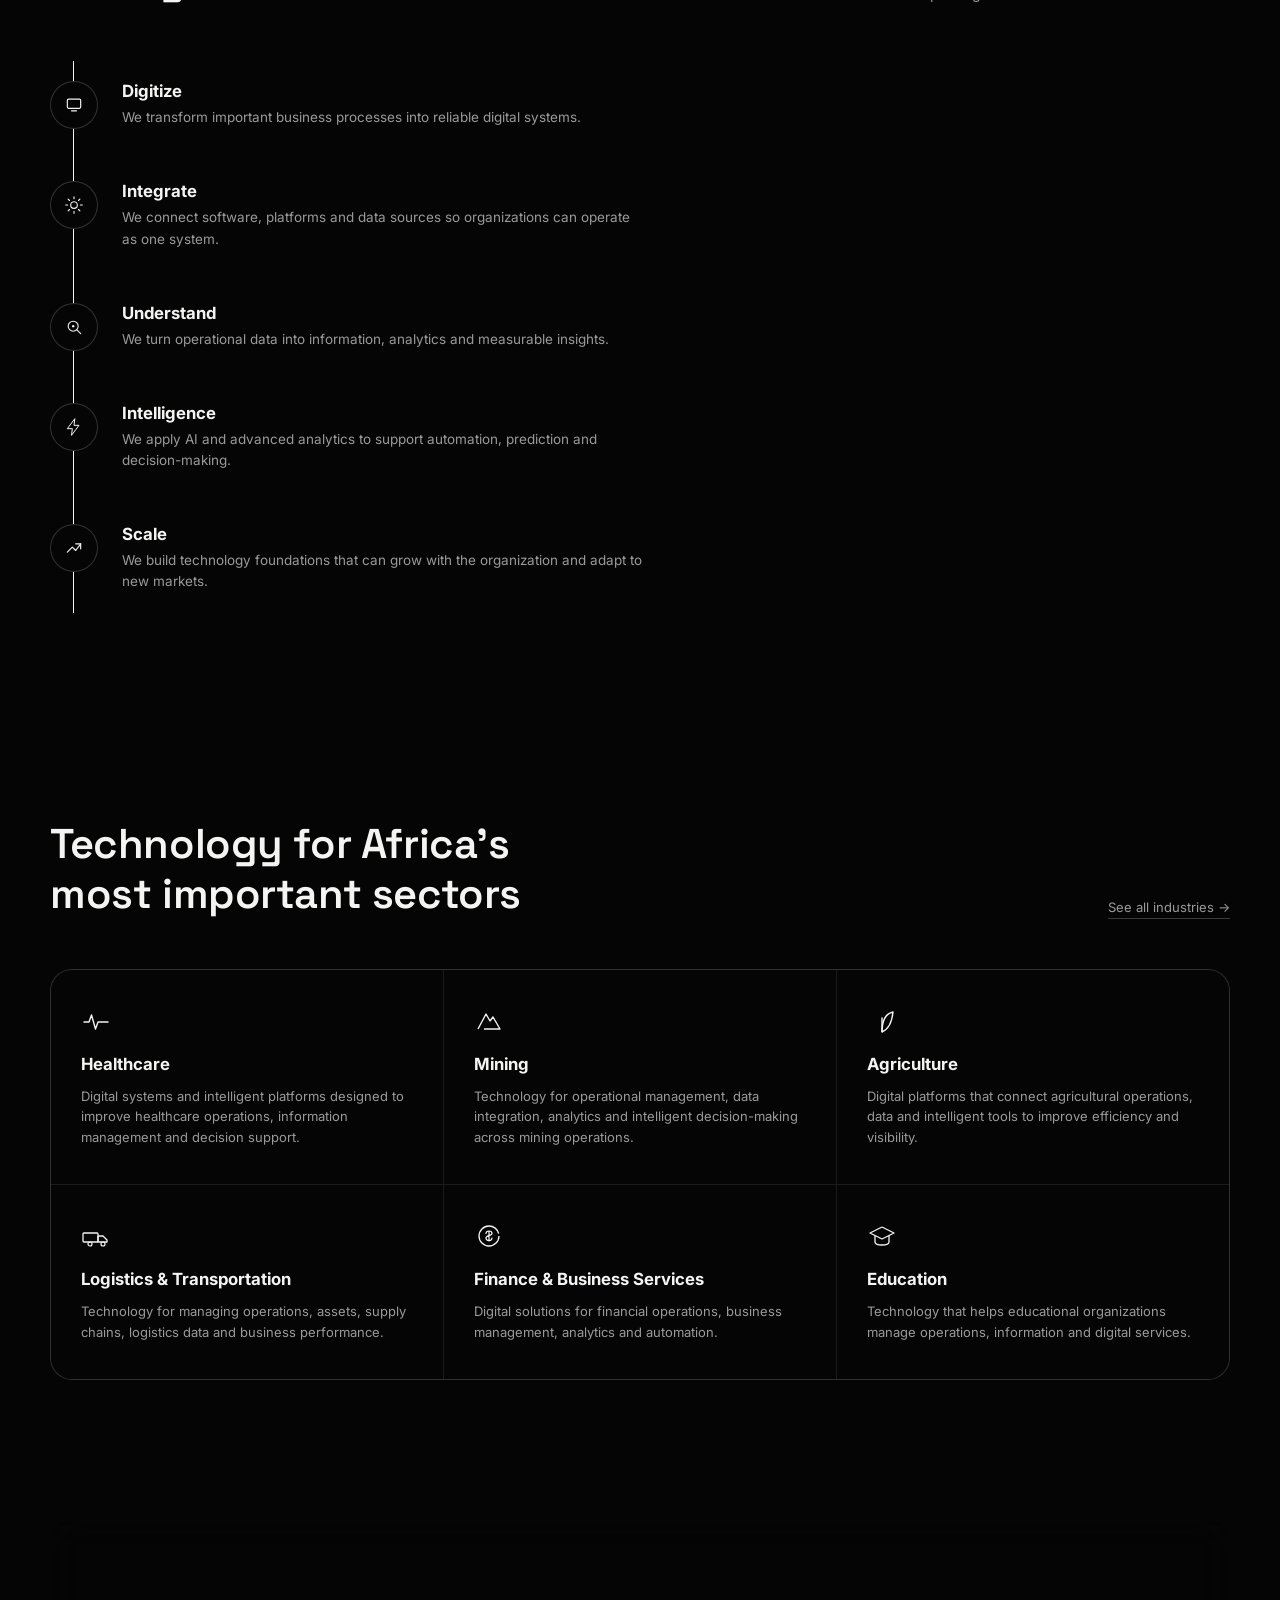
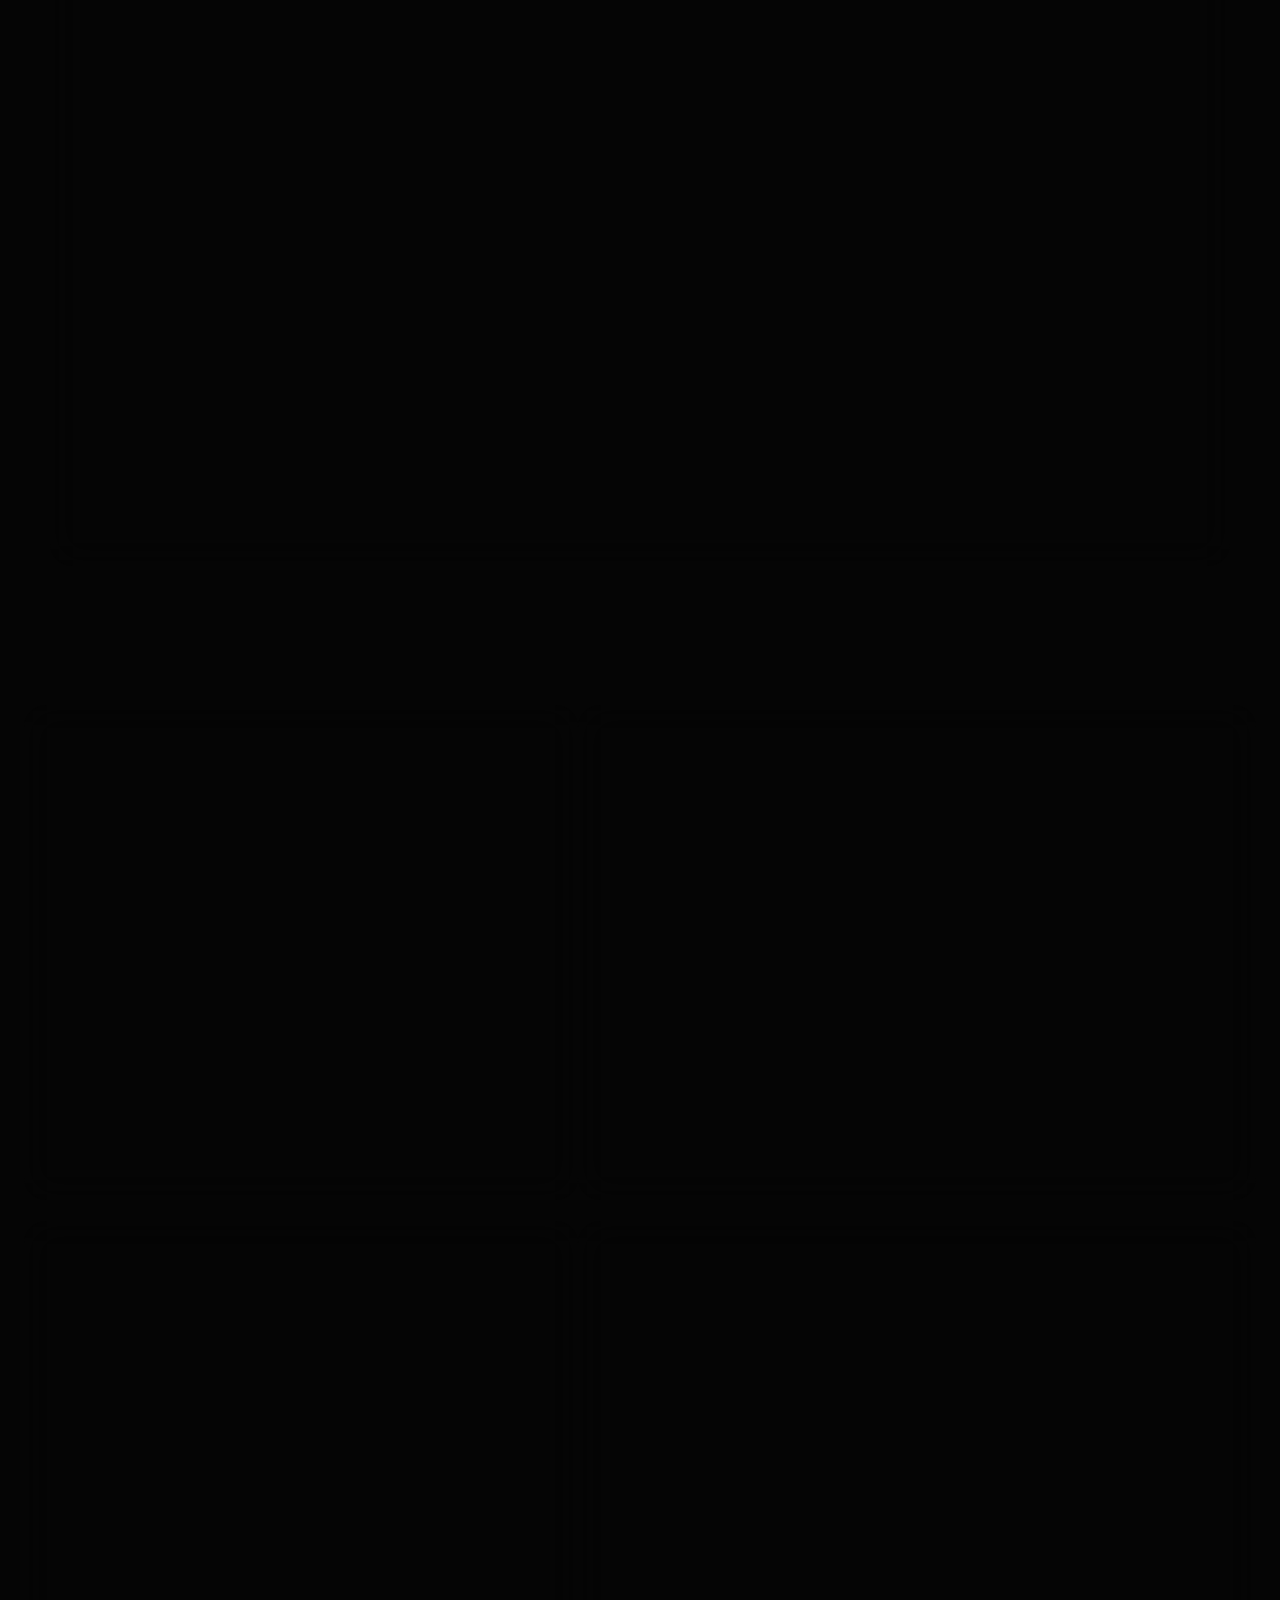
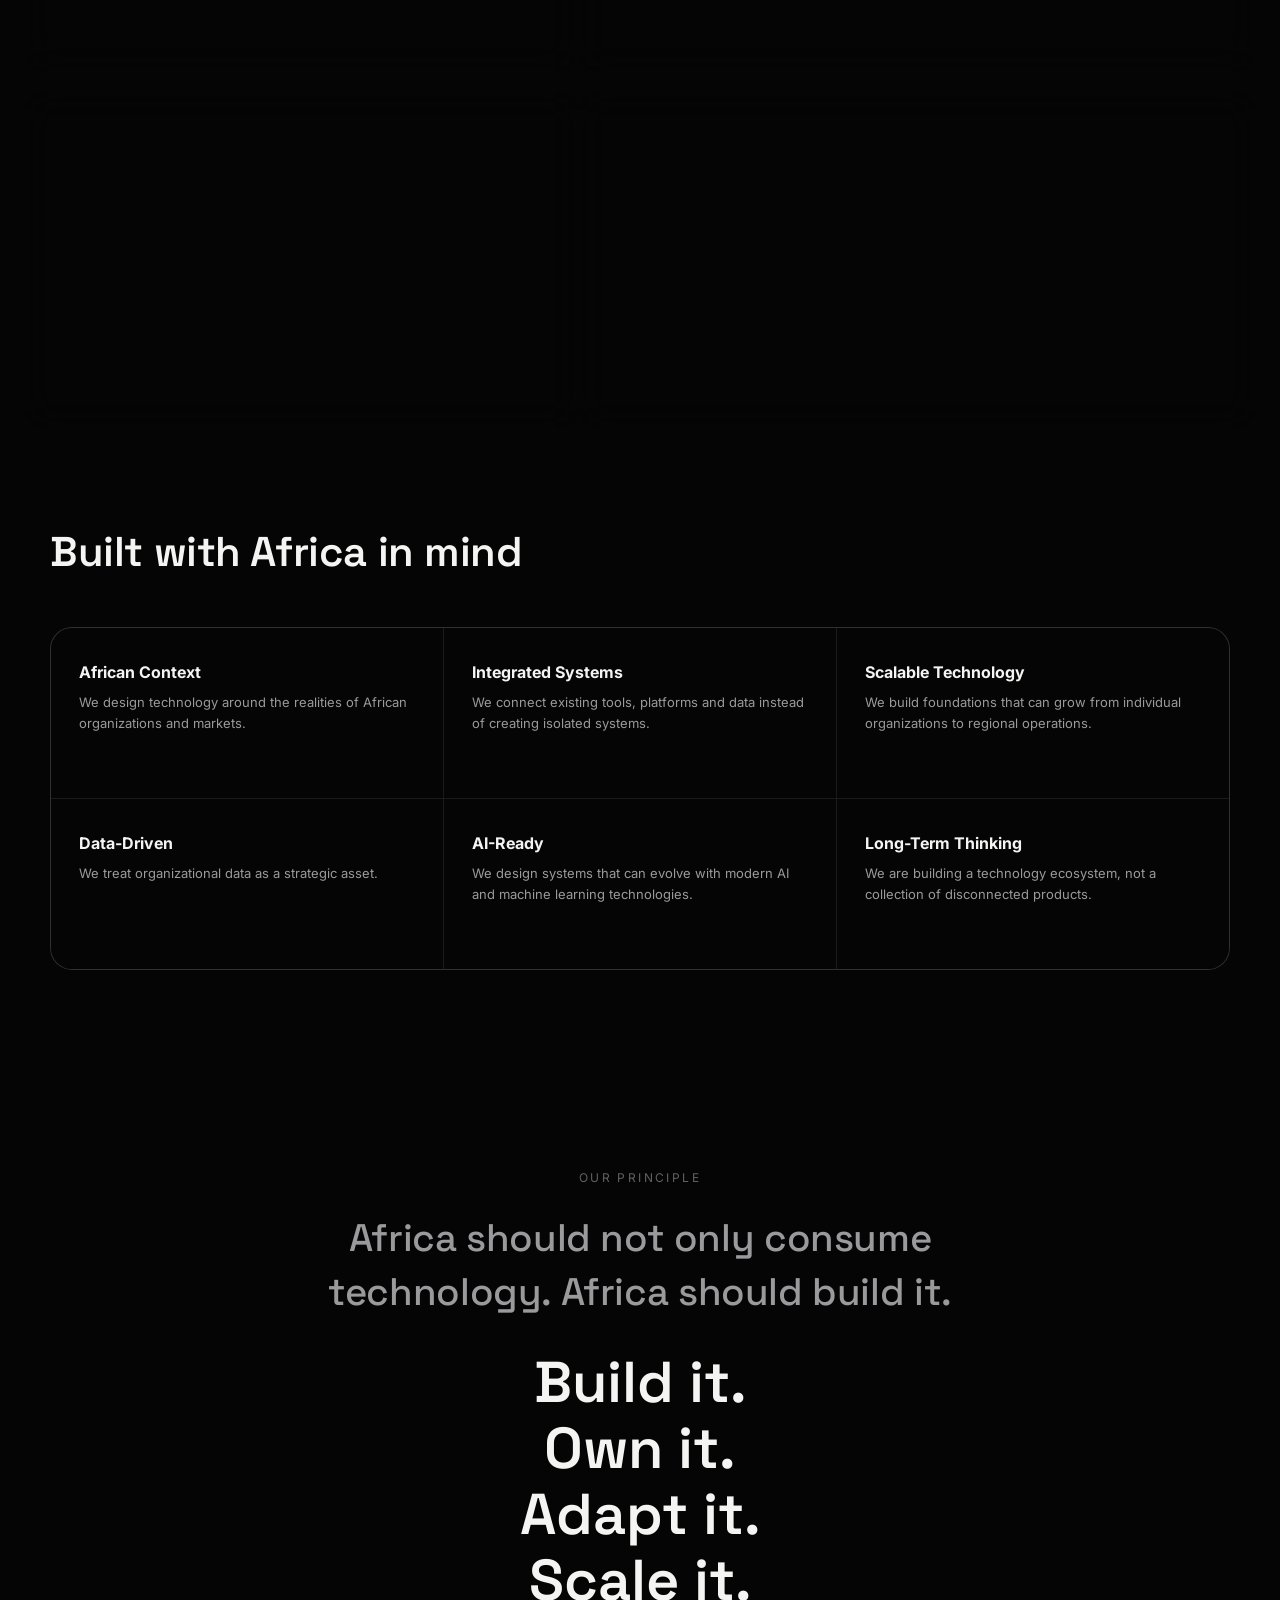
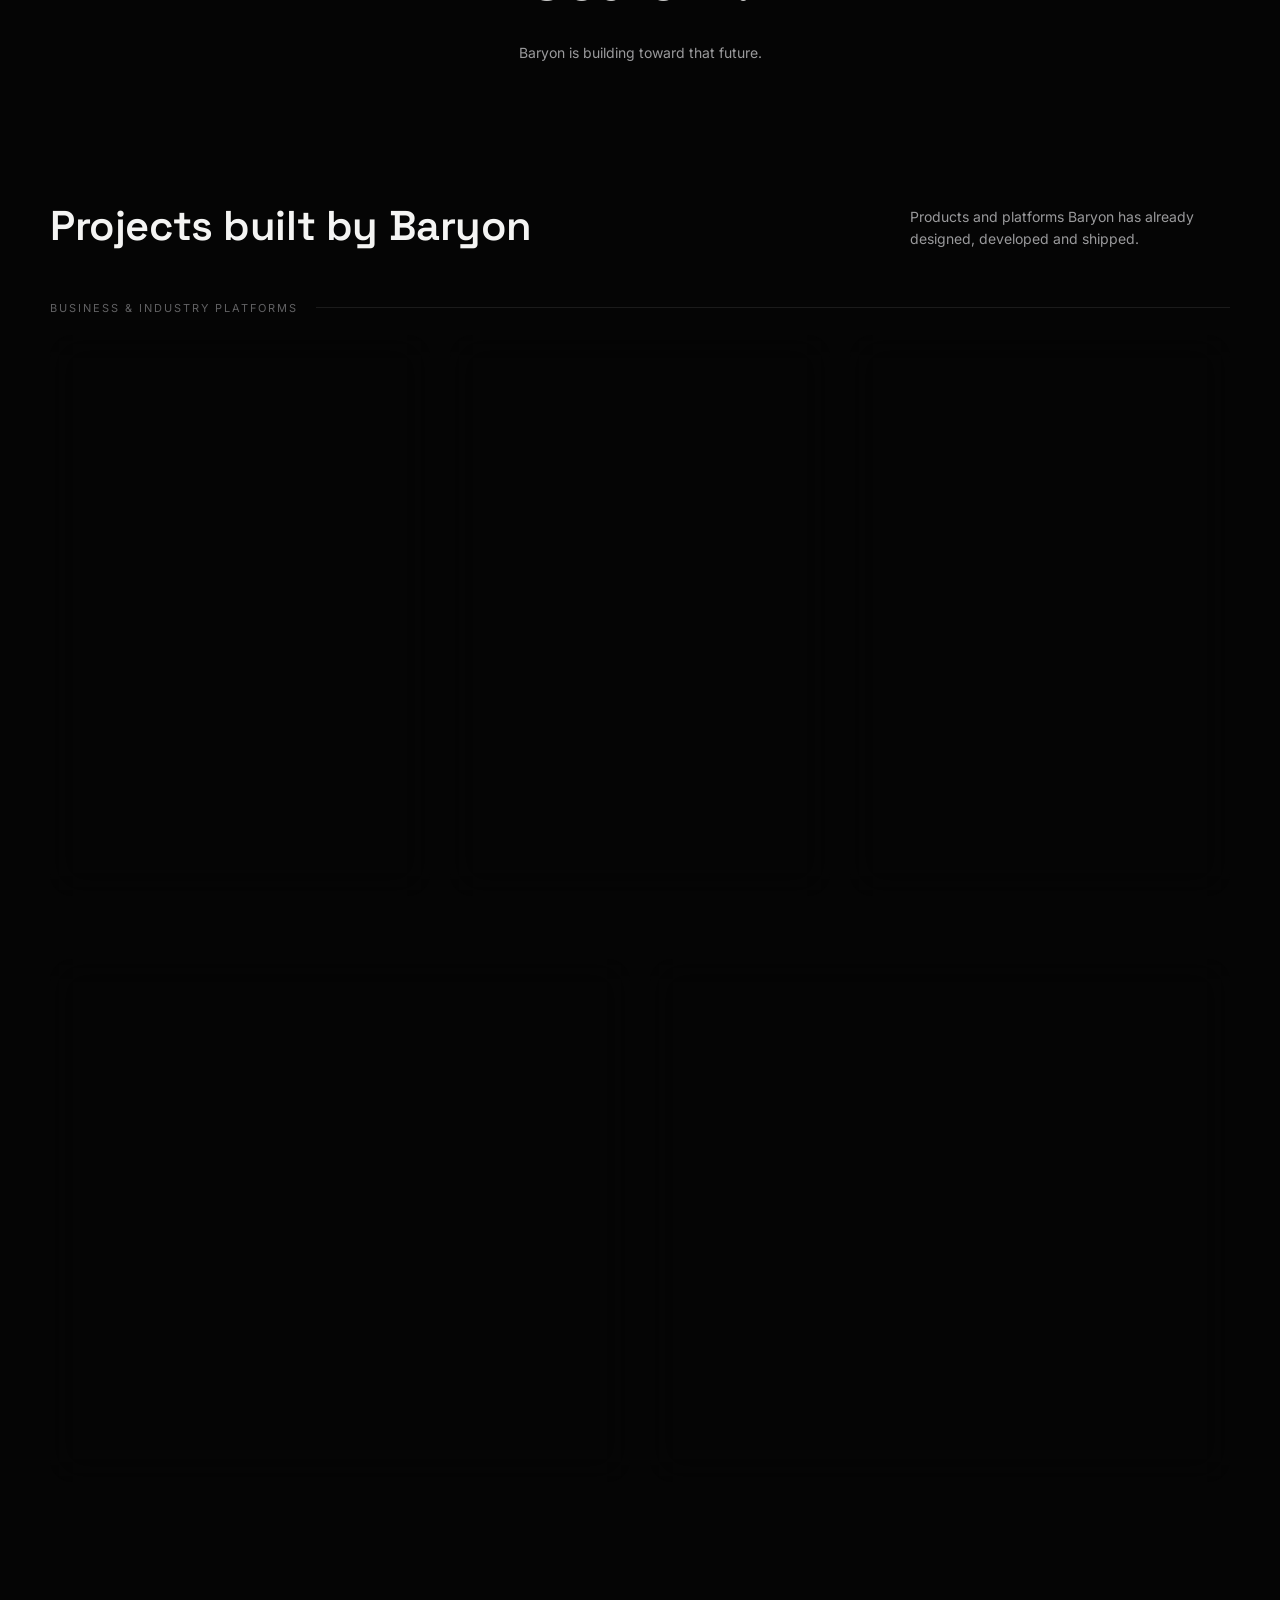
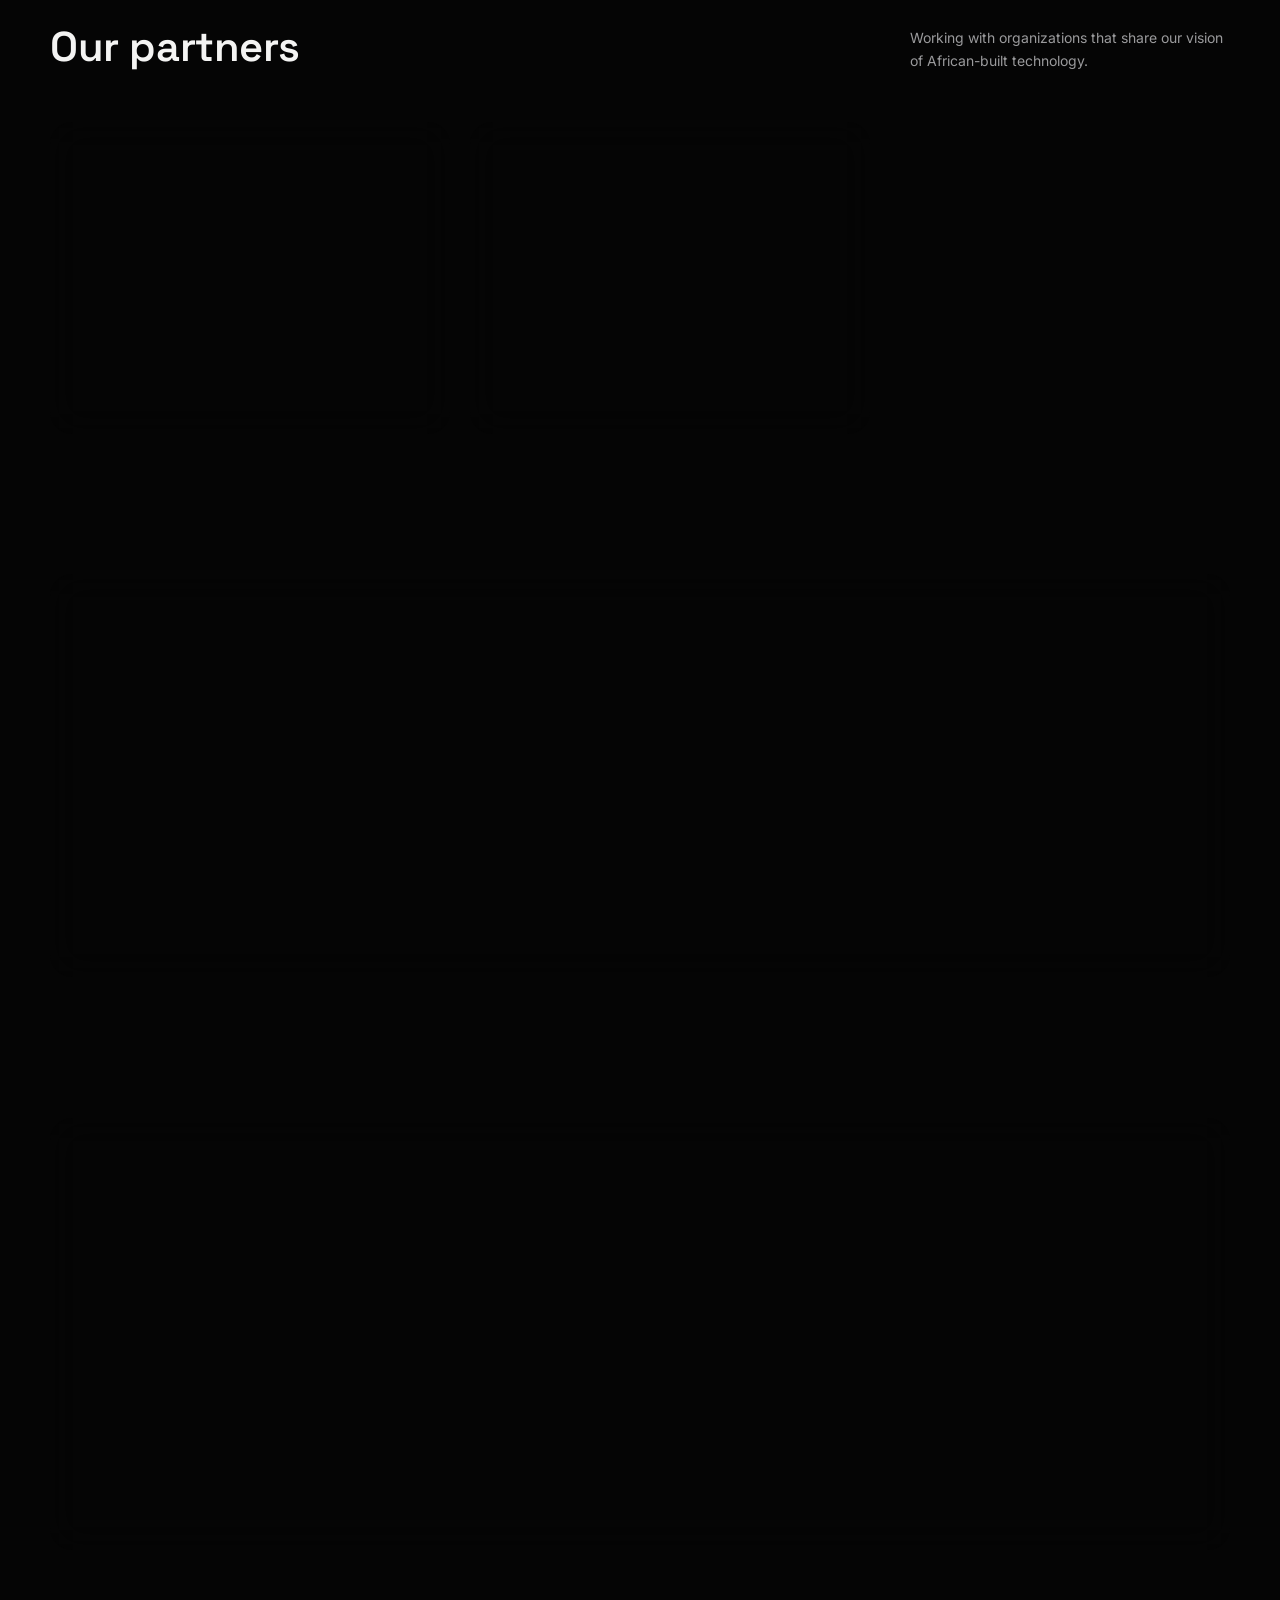
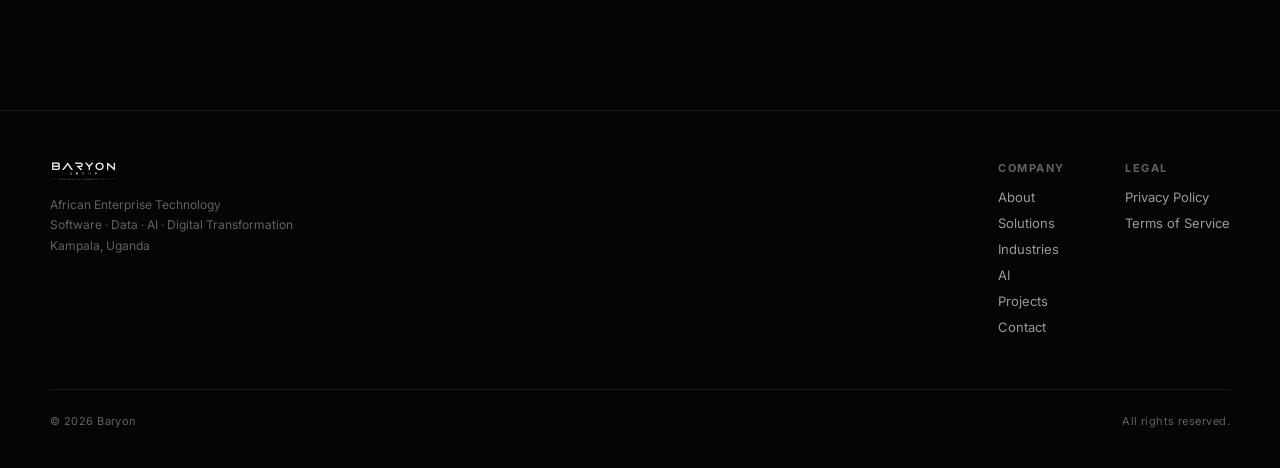
==== commit 03108ee9: "Projects: redesign section with grouped, numbered cards Co-Authored-By: Claude Sonnet 5.5 <noreply@a" ====
--- a/index.html
+++ b/index.html
@@ -407,67 +407,53 @@
     <div class="inner">
       <div class="section-head reveal">
         <h2>Projects built by Baryon</h2>
-        <p>Products and platforms Baryon has already designed and developed.</p>
-      </div>
-      <!-- Website links: add inside a card, after its <p>:
-           <a class="textlink more-link" href="https://..." target="_blank" rel="noopener">Visit website →</a>
-           Logos live in assets/projects/. A card without a logo file shows a text wordmark. -->
-      <div class="project-grid stagger">
-
-        <article class="project-card glass reveal">
-          <div class="proj-logo">
-            <img src="assets/projects/baryon-reactivation.png" alt="Baryon Reactivation logo" loading="lazy">
-            <span class="wordmark">Baryon <em>Reactivation</em></span>
-          </div>
-          <div class="p-tag">BARYON PROJECT</div>
+        <p>Products and platforms Baryon has already designed, developed and shipped.</p>
+      </div>
+      <!-- To add/change a website link: edit the .proj-foot of the card (or replace the "coming soon" span with a .proj-link). Logos live in assets/projects/. -->
+      <div class="proj-grid">
+
+        <div class="proj-group reveal"><span>BUSINESS &amp; INDUSTRY PLATFORMS</span></div>
+        <article class="proj glass reveal">
+          <div class="proj-top"><span class="num">01</span><span class="cat">OPERATIONS</span></div>
+          <div class="proj-logo"><img src="assets/projects/baryon-workspace.png" alt="Baryon Workspace logo" loading="lazy"></div>
+          <h3>Baryon Workspace</h3>
+          <p>A multi-tenant workspace for African organizations: people, projects, tasks, clients, documents, activity and notifications in one tool.</p>
+          <div class="tags"><span>Multi-tenant</span><span>Projects &amp; Tasks</span><span>Clients</span><span>Documents</span></div>
+          <div class="proj-foot"><a class="proj-link" href="https://baryon-workspace-ys3p.onrender.com" target="_blank" rel="noopener"><span>Visit website</span><svg viewBox="0 0 24 24" fill="none"><path d="M5 12h14M13 6l6 6-6 6" stroke="currentColor" stroke-width="1.6" stroke-linecap="round" stroke-linejoin="round"/></svg></a></div>
+        </article>
+        <article class="proj glass reveal">
+          <div class="proj-top"><span class="num">02</span><span class="cat">CUSTOMER GROWTH</span></div>
+          <div class="proj-logo"><img src="assets/projects/baryon-reactivation.png" alt="Baryon Reactivation logo" loading="lazy"></div>
           <h3>Baryon Reactivation</h3>
           <p>A B2B SaaS for SMEs: build a customer base transparently, spot the customers and prospects worth following up, and measure what those follow-ups bring in.</p>
+          <div class="tags"><span>B2B SaaS</span><span>SMEs</span><span>Follow-up tracking</span></div>
+          <div class="proj-foot"><span class="proj-soon">Website coming soon</span></div>
         </article>
-
-        <article class="project-card glass reveal">
-          <div class="proj-logo">
-            <img src="assets/projects/mide-ai.png" alt="MIDE AI logo" loading="lazy">
-            <span class="wordmark">MIDE <em>AI</em></span>
-          </div>
-          <div class="p-tag">BARYON AI PRODUCT</div>
+        <article class="proj glass reveal">
+          <div class="proj-top"><span class="num">03</span><span class="cat">HEALTHCARE</span></div>
+          <div class="proj-logo"><img src="assets/projects/morixa-hub.png" alt="Morixa Hub logo" loading="lazy"></div>
+          <h3>Morixa Hub</h3>
+          <p>A professional network for medical practitioners: share clinical cases and protocols, discuss with colleagues, with a privacy assistant that flags patient identifiers.</p>
+          <div class="tags"><span>Clinical cases</span><span>Protocols</span><span>Privacy assistant</span></div>
+          <div class="proj-foot"><a class="proj-link" href="https://morixa-hub-api.onrender.com" target="_blank" rel="noopener"><span>Visit website</span><svg viewBox="0 0 24 24" fill="none"><path d="M5 12h14M13 6l6 6-6 6" stroke="currentColor" stroke-width="1.6" stroke-linecap="round" stroke-linejoin="round"/></svg></a></div>
+        </article>
+
+        <div class="proj-group reveal"><span>THE MIDE ECOSYSTEM — MARKET INTELLIGENCE</span></div>
+        <article class="proj glass reveal half">
+          <div class="proj-top"><span class="num">04</span><span class="cat">MARKETING INTELLIGENCE</span></div>
+          <div class="proj-logo"><img src="assets/projects/mide-ai.png" alt="MIDE AI logo" loading="lazy"></div>
           <h3>MIDE AI</h3>
           <p>Marketing intelligence and decision platform. MIDE AI turns business and market data into actionable marketing insights and recommendations.</p>
-          <a class="textlink more-link" href="https://mide-ai-web.onrender.com" target="_blank" rel="noopener">Visit website →</a>
+          <div class="tags"><span>Market data</span><span>Marketing insights</span><span>Decision support</span></div>
+          <div class="proj-foot"><a class="proj-link" href="https://mide-ai-web.onrender.com" target="_blank" rel="noopener"><span>Visit website</span><svg viewBox="0 0 24 24" fill="none"><path d="M5 12h14M13 6l6 6-6 6" stroke="currentColor" stroke-width="1.6" stroke-linecap="round" stroke-linejoin="round"/></svg></a></div>
         </article>
-
-        <article class="project-card glass reveal">
-          <div class="proj-logo">
-            <img src="assets/projects/mide-engine.png" alt="MIDE Engine logo" loading="lazy">
-            <span class="wordmark">MIDE <em>Engine</em></span>
-          </div>
-          <div class="p-tag">BARYON PROJECT</div>
+        <article class="proj glass reveal half">
+          <div class="proj-top"><span class="num">05</span><span class="cat">AI ENGINE</span></div>
+          <div class="proj-logo"><img src="assets/projects/mide-engine.png" alt="MIDE Engine logo" loading="lazy"></div>
           <h3>MIDE Engine</h3>
-          <p>A local, lightweight and adaptive AI engine for businesses. It connects to the data you authorize, learns from it and answers business questions — with everything staying on your own machine.</p>
-          <a class="textlink more-link" href="https://github.com/dieudonne-ai/Mide-Engine" target="_blank" rel="noopener">View on GitHub →</a>
-        </article>
-
-        <article class="project-card glass reveal">
-          <div class="proj-logo">
-            <img src="assets/projects/baryon-workspace.png" alt="Baryon Workspace logo" loading="lazy">
-            <span class="wordmark">Baryon <em>Workspace</em></span>
-          </div>
-          <div class="p-tag">BARYON PROJECT</div>
-          <h3>Baryon Workspace</h3>
-          <p>A multi-tenant workspace for African organizations: people, projects, tasks, clients, documents, activity and notifications in one tool.</p>
-          <a class="textlink more-link" href="https://baryon-workspace-ys3p.onrender.com" target="_blank" rel="noopener">Visit website →</a>
-        </article>
-
-        <article class="project-card wide glass reveal">
-          <div class="proj-logo">
-            <img src="assets/projects/morixa-hub.png" alt="Morixa Hub logo" loading="lazy">
-            <span class="wordmark">Morixa <em>Hub</em></span>
-          </div>
-          <div class="proj-body">
-            <div class="p-tag">BARYON PROJECT</div>
-            <h3>Morixa Hub</h3>
-            <p>A professional network for medical practitioners: share clinical cases and protocols, discuss with colleagues, and stay safe with a built-in privacy assistant that flags patient identifiers before anything is posted.</p>
-            <a class="textlink more-link" href="https://morixa-hub-api.onrender.com" target="_blank" rel="noopener">Visit website →</a>
-          </div>
+          <p>A local, lightweight and adaptive AI engine for businesses. It connects to the data you authorize, learns from it and answers business questions — all on your own machine.</p>
+          <div class="tags"><span>Local-first</span><span>Adaptive AI</span><span>Private by design</span></div>
+          <div class="proj-foot"><a class="proj-link" href="https://github.com/dieudonne-ai/Mide-Engine" target="_blank" rel="noopener"><span>View on GitHub</span><svg viewBox="0 0 24 24" fill="none"><path d="M5 12h14M13 6l6 6-6 6" stroke="currentColor" stroke-width="1.6" stroke-linecap="round" stroke-linejoin="round"/></svg></a></div>
         </article>
 
       </div>
--- a/styles.css
+++ b/styles.css
@@ -620,23 +620,34 @@
 
 /* ---------- projects ---------- */
 .projects{padding:0 24px 140px;}
-.project-grid{display:grid;grid-template-columns:repeat(2,1fr);gap:20px;}
-.project-card{padding:34px 28px 30px;display:flex;flex-direction:column;align-items:flex-start;text-align:left;transition:transform 0.5s cubic-bezier(.16,1,.3,1),border-color 0.5s ease;}
-.project-card:hover{transform:translateY(-6px);border-color:var(--border-strong);}
-.proj-logo{width:100%;height:170px;display:flex;align-items:center;justify-content:center;border:1px solid var(--border);border-radius:14px;background:#000;margin-bottom:26px;padding:18px;overflow:hidden;}
-.proj-logo img{max-height:100%;max-width:100%;width:auto;object-fit:contain;}
-.proj-logo .wordmark{font-family:'Space Grotesk',sans-serif;font-size:1.5rem;font-weight:700;letter-spacing:0.02em;color:var(--white);text-align:center;}
-.proj-logo .wordmark em{font-style:normal;font-weight:400;color:var(--gray-1);}
-.proj-logo:has(img) .wordmark{display:none;}
-.project-card .p-tag{font-size:10.5px;letter-spacing:0.16em;color:var(--gray-2);margin-bottom:10px;}
-.project-card h3{font-size:1.25rem;margin-bottom:12px;}
-.project-card p{font-size:13.5px;color:var(--gray-1);line-height:1.65;margin-bottom:22px;flex:1;}
-@media(max-width:900px){ .projects{padding:0 20px 90px;} .project-grid{grid-template-columns:1fr;gap:14px;} .project-card{padding:28px 22px 24px;border-radius:20px;} .proj-logo{height:130px;} }
-.project-card .textlink{min-height:0;display:inline-block;padding:10px 0 4px;}
-.project-card.wide .proj-body{display:flex;flex-direction:column;align-items:flex-start;flex:1;}
-@media(min-width:901px){
-  .project-card.wide{grid-column:1/-1;flex-direction:row;align-items:center;gap:40px;padding:34px 40px;}
-  .project-card.wide .proj-logo{width:340px;flex:0 0 340px;height:200px;margin-bottom:0;}
-  .project-card.wide .proj-body p{max-width:560px;}
-}
-@media(max-width:900px){ .project-card.wide .proj-body{width:100%;} }
+.proj-grid{display:grid;grid-template-columns:repeat(6,1fr);gap:20px;}
+.proj-group{grid-column:1/-1;display:flex;align-items:center;gap:18px;margin-top:10px;}
+.proj-group:first-child{margin-top:0;}
+.proj-group span{font-size:11px;letter-spacing:0.18em;color:var(--gray-2);white-space:nowrap;}
+.proj-group::after{content:"";flex:1;height:1px;background:var(--border);}
+.proj{grid-column:span 2;padding:30px 28px 24px;display:flex;flex-direction:column;transition:transform 0.5s cubic-bezier(.16,1,.3,1),border-color 0.5s ease;}
+.proj.half{grid-column:span 3;}
+.proj:hover{transform:translateY(-6px);border-color:var(--border-strong);}
+.proj-top{display:flex;justify-content:space-between;align-items:center;gap:12px;margin-bottom:20px;}
+.proj-top .num{font-family:'Space Grotesk',sans-serif;font-size:12px;color:var(--gray-2);}
+.proj-top .cat{font-size:10.5px;letter-spacing:0.16em;color:var(--gray-1);border:1px solid var(--border);padding:6px 11px;border-radius:100px;text-align:right;}
+.proj-logo{height:150px;display:flex;align-items:center;justify-content:center;background:#000;border:1px solid var(--border);border-radius:16px;padding:22px;margin-bottom:26px;transition:border-color 0.5s ease;}
+.proj:hover .proj-logo{border-color:var(--border-strong);}
+.proj-logo img{max-height:100%;max-width:88%;width:auto;height:auto;object-fit:contain;}
+.proj h3{font-size:1.3rem;margin-bottom:12px;}
+.proj p{font-size:13.5px;color:var(--gray-1);line-height:1.65;margin-bottom:22px;}
+.proj .tags{margin-bottom:26px;}
+.proj-foot{margin-top:auto;border-top:1px solid var(--border);padding-top:16px;}
+.proj-link,.proj-soon{display:flex;align-items:center;justify-content:space-between;gap:12px;min-height:44px;font-size:13px;}
+.proj-link{color:var(--white);}
+.proj-link svg{width:30px;height:30px;padding:7px;border:1px solid var(--border-strong);border-radius:50%;box-sizing:border-box;transition:transform 0.35s ease,background 0.35s ease,color 0.35s ease;}
+.proj-link:hover svg{transform:translateX(4px);background:var(--white);color:var(--black);}
+.proj-soon{color:var(--gray-2);}
+@media(max-width:900px){
+  .projects{padding:0 20px 90px;}
+  .proj-grid{grid-template-columns:1fr;gap:14px;}
+  .proj,.proj.half{grid-column:1/-1;padding:26px 22px 20px;border-radius:20px;}
+  .proj-logo{height:130px;}
+  .proj-group{margin-top:14px;}
+  .proj-group span{white-space:normal;line-height:1.5;}
+}
